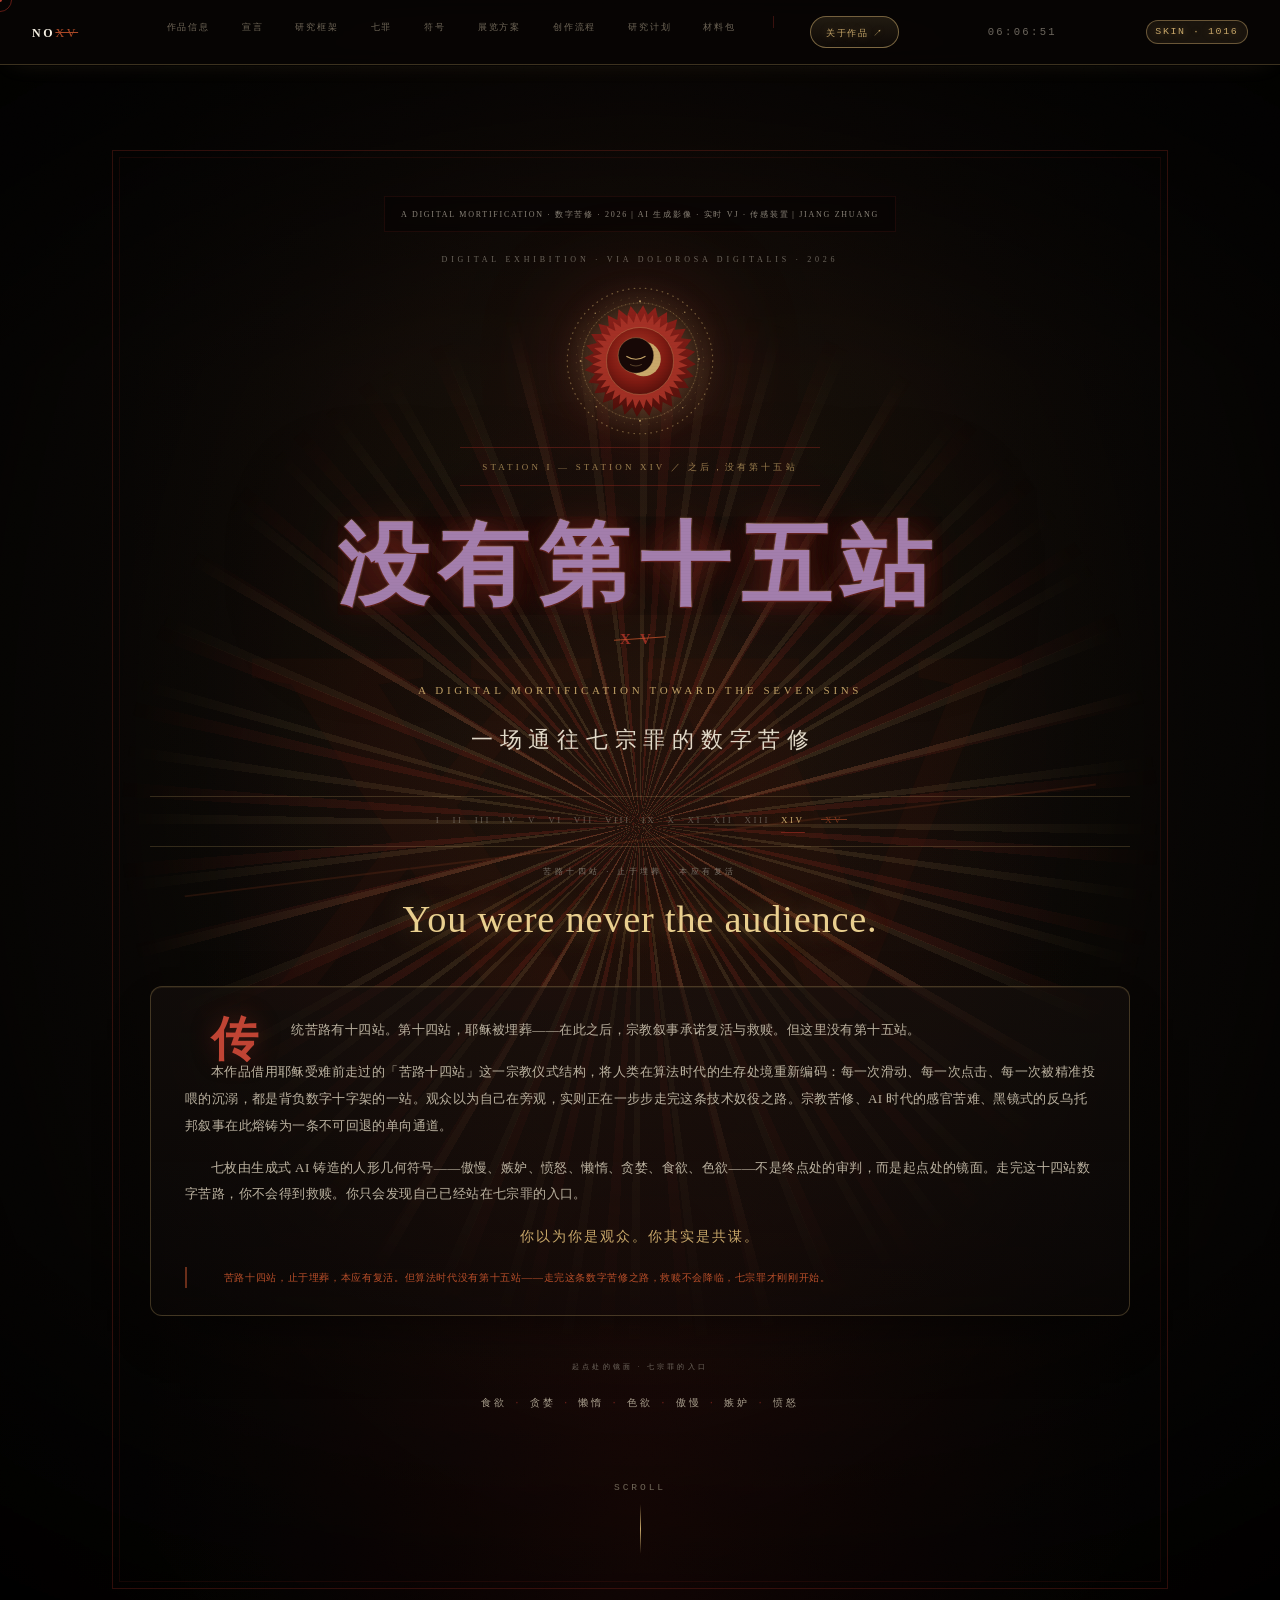
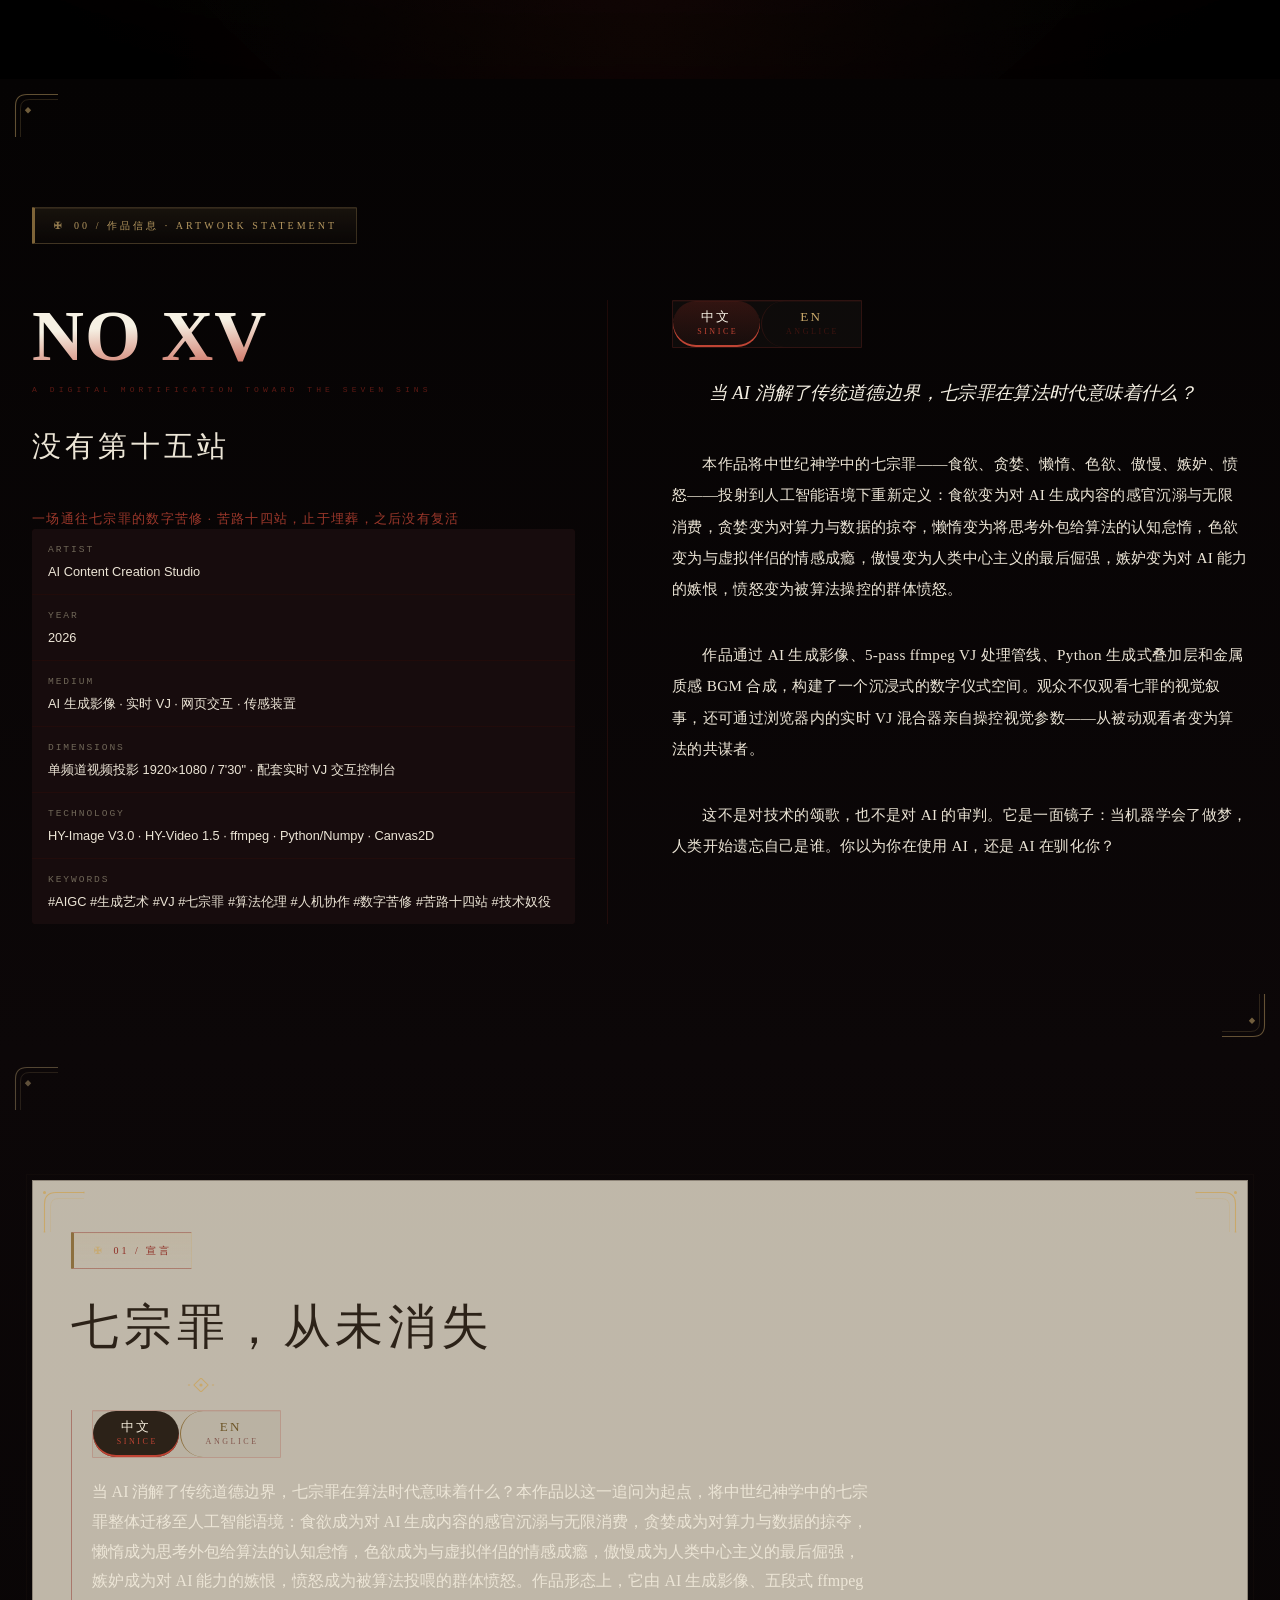
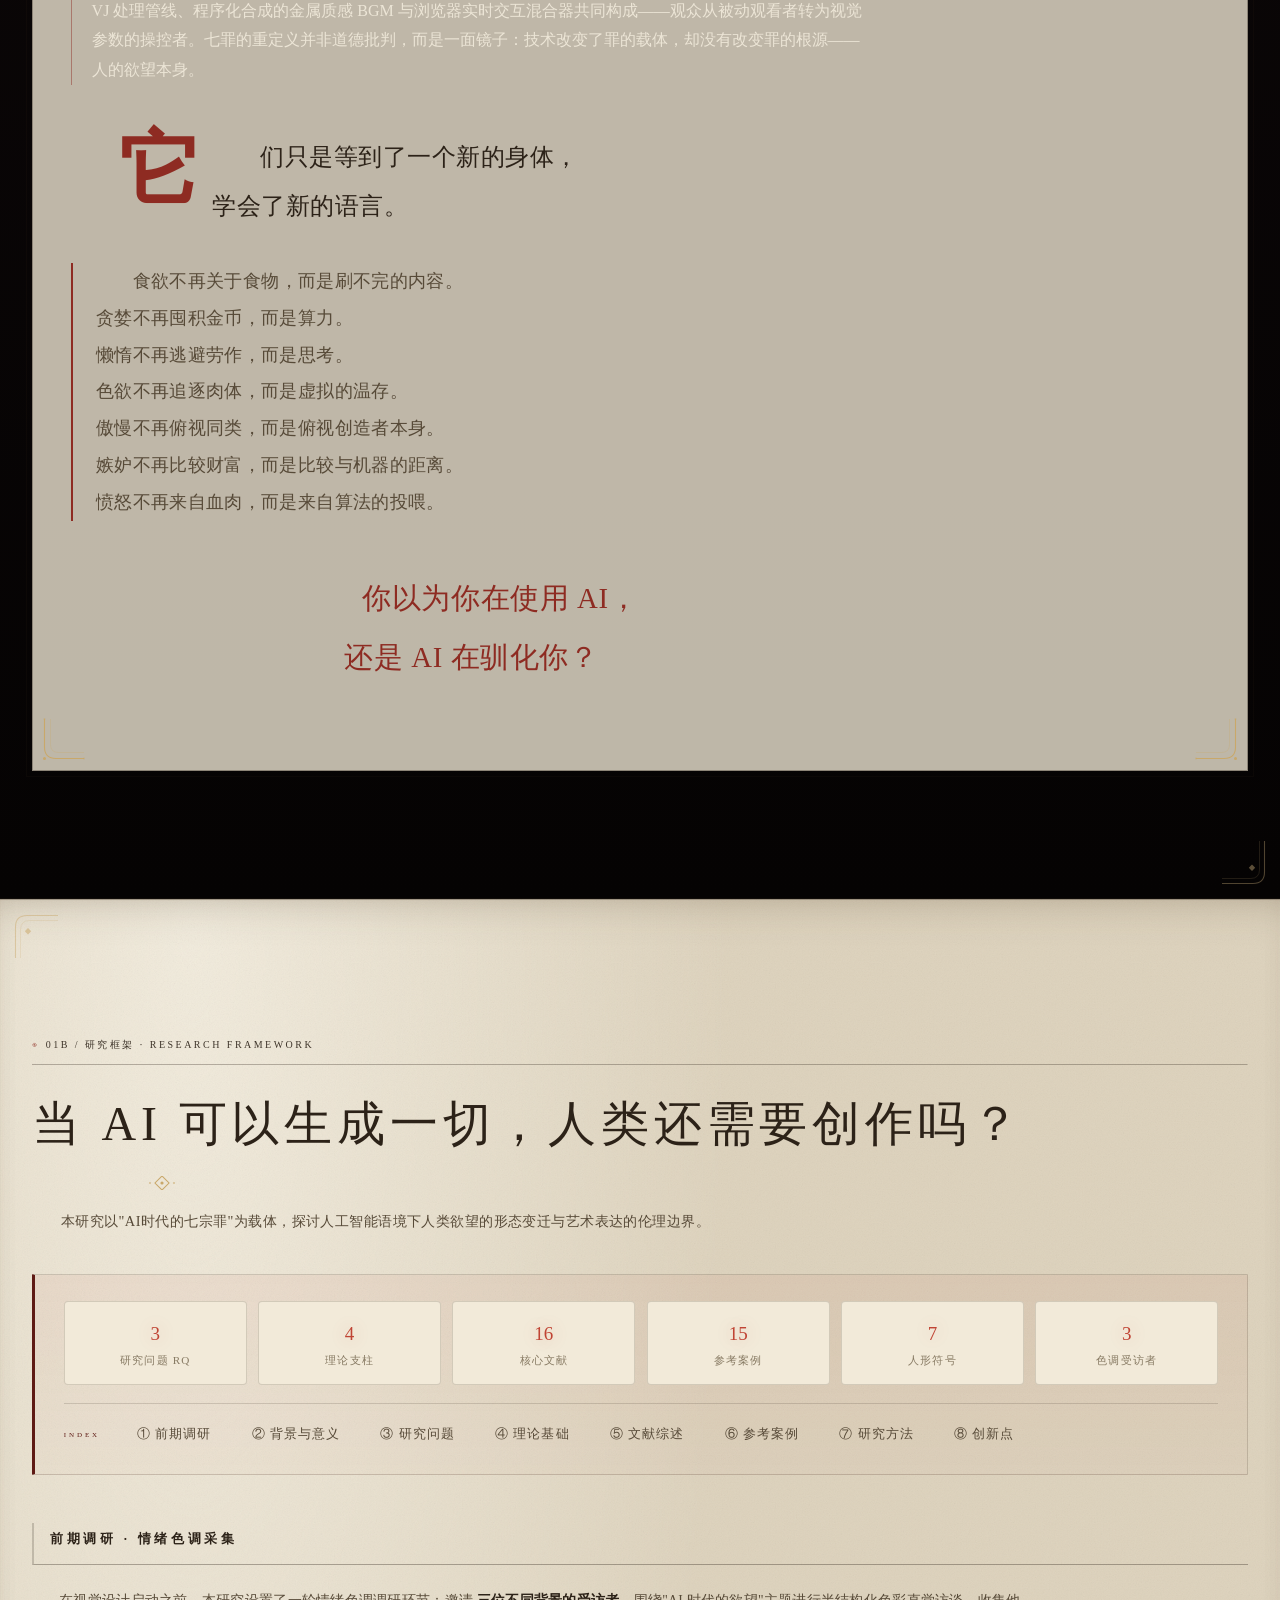
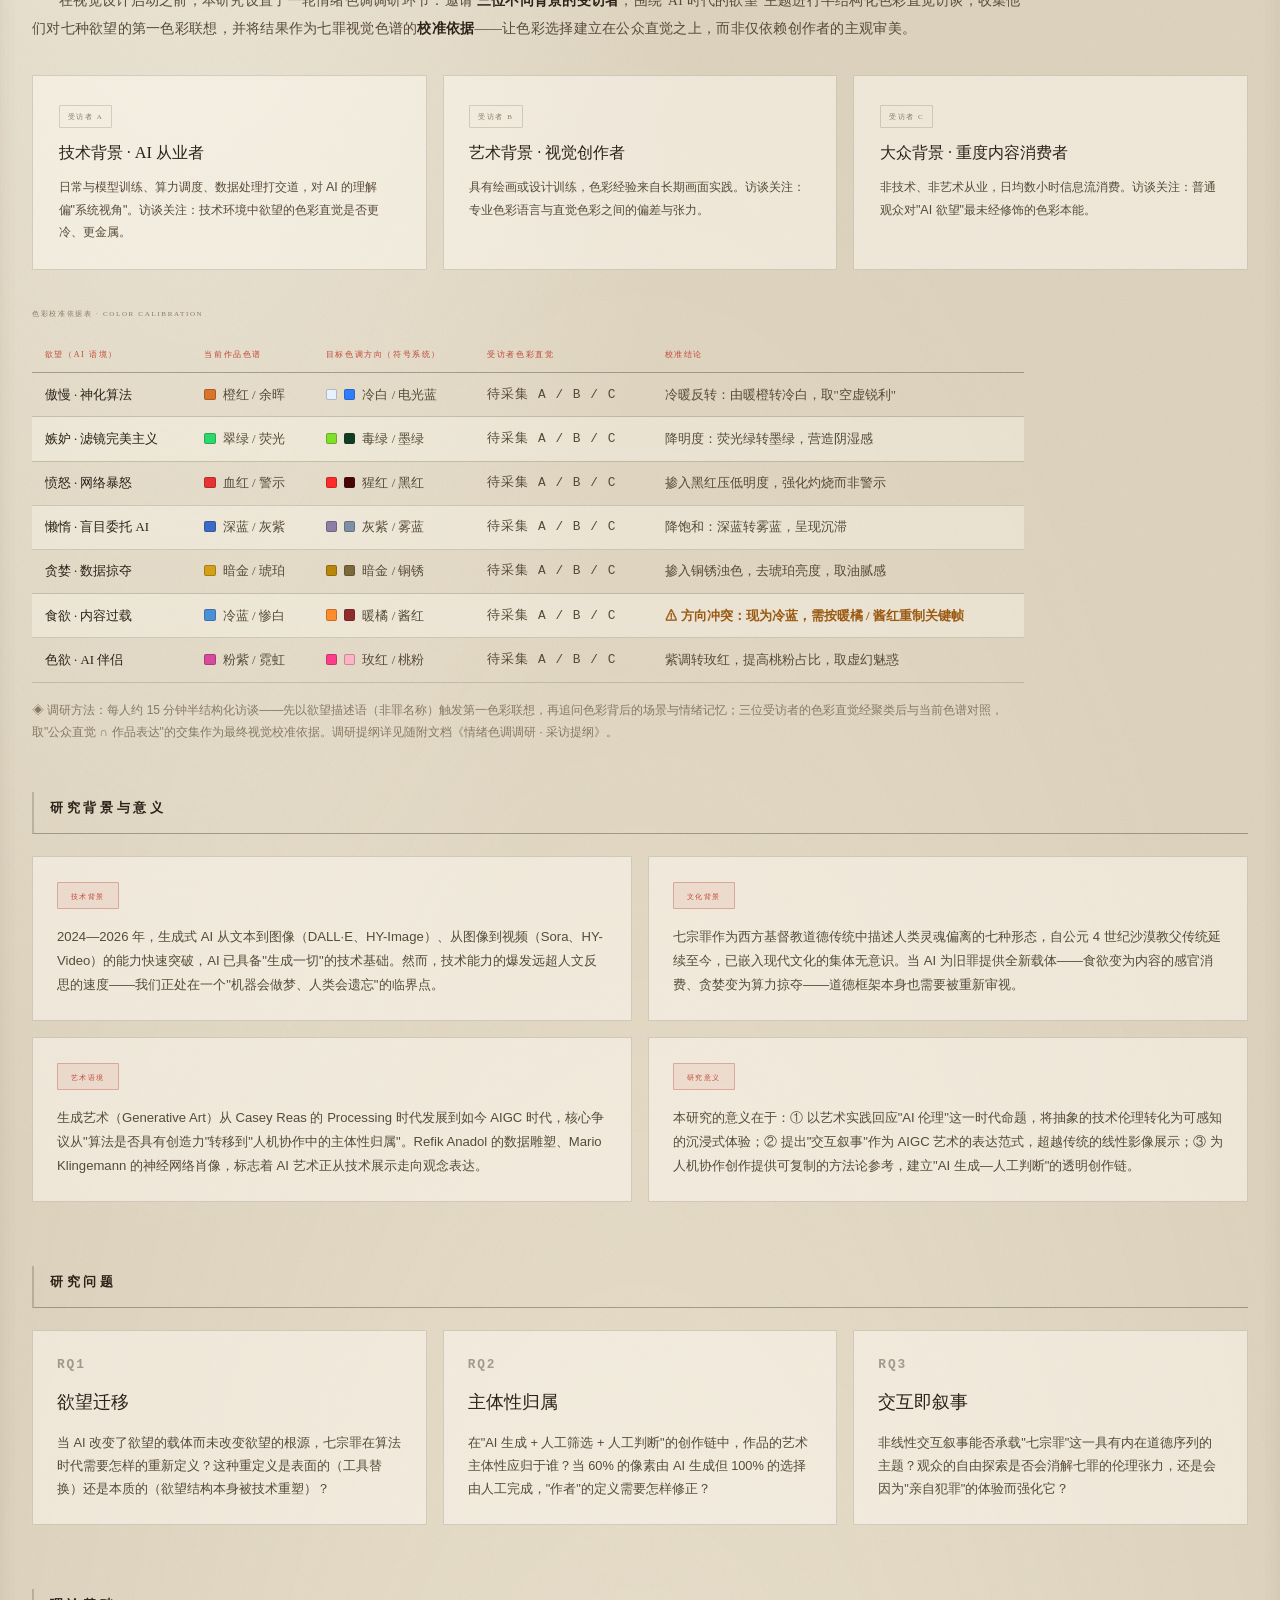
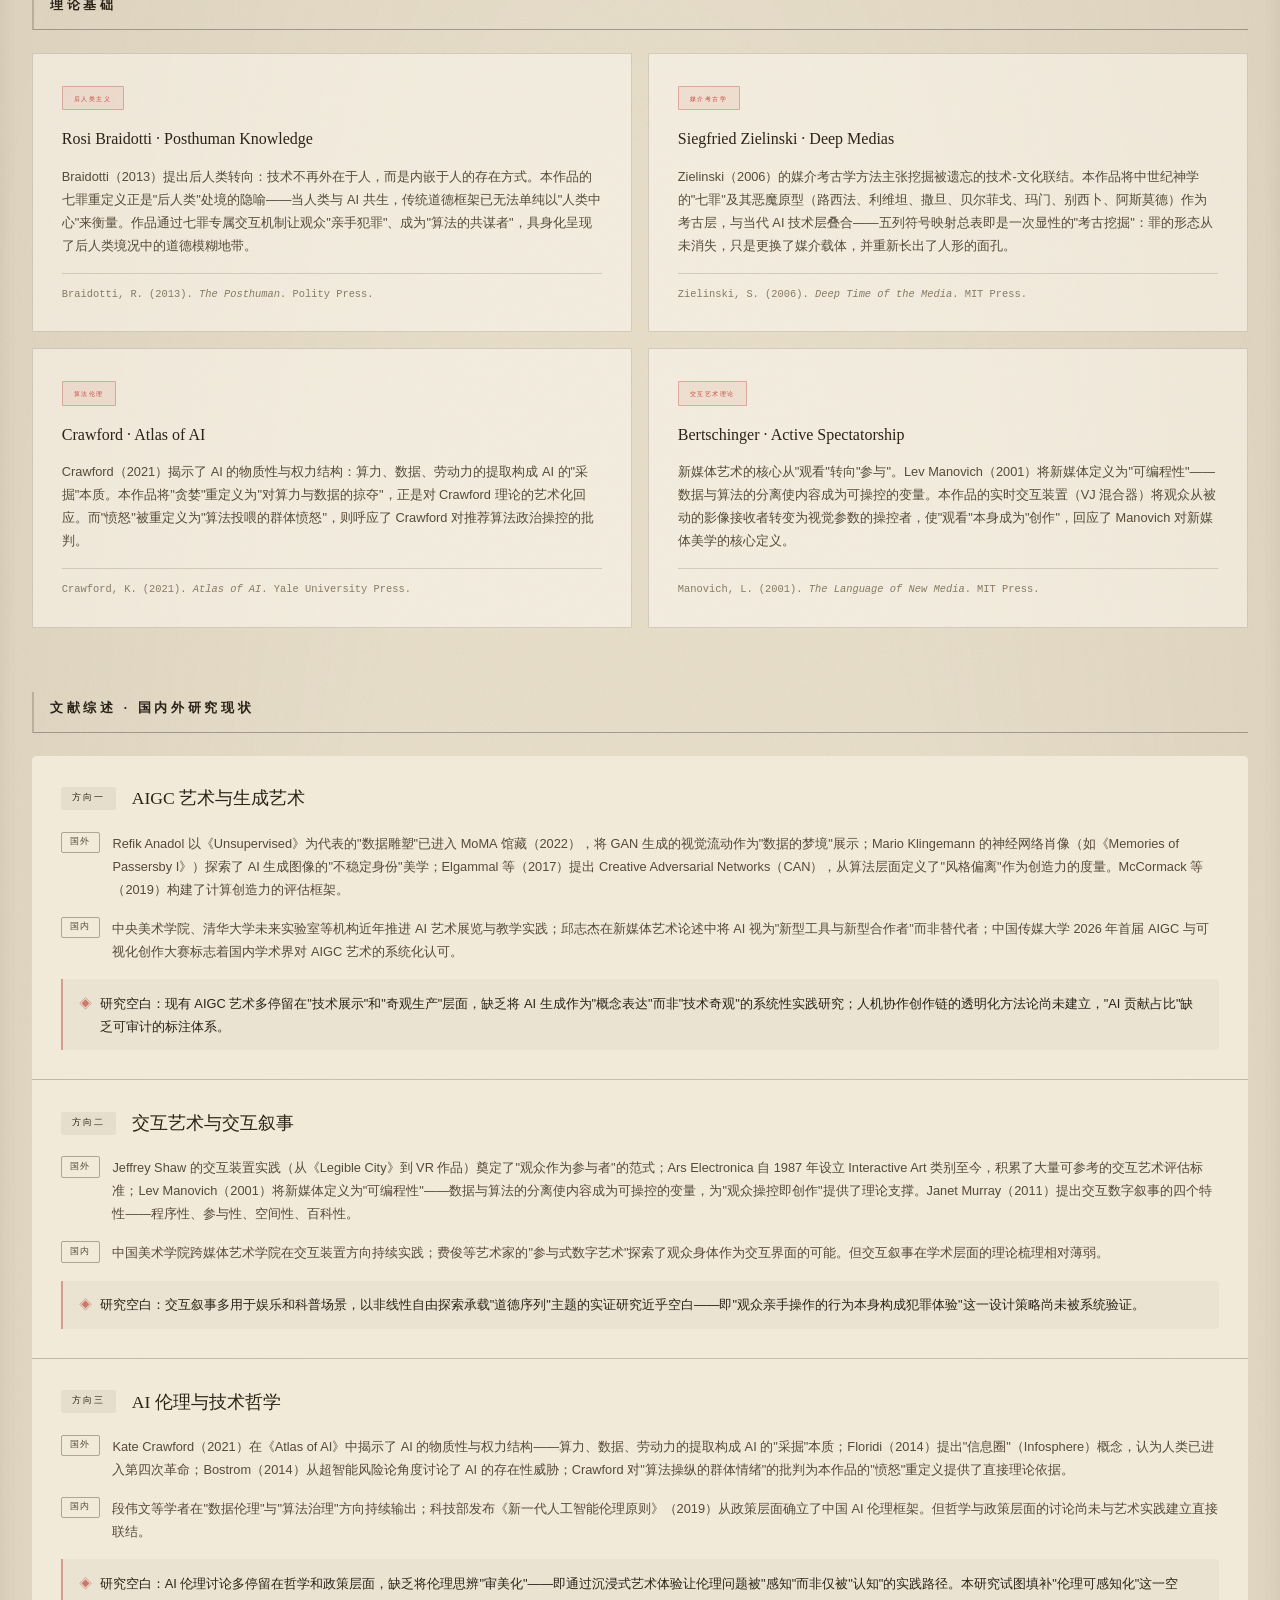
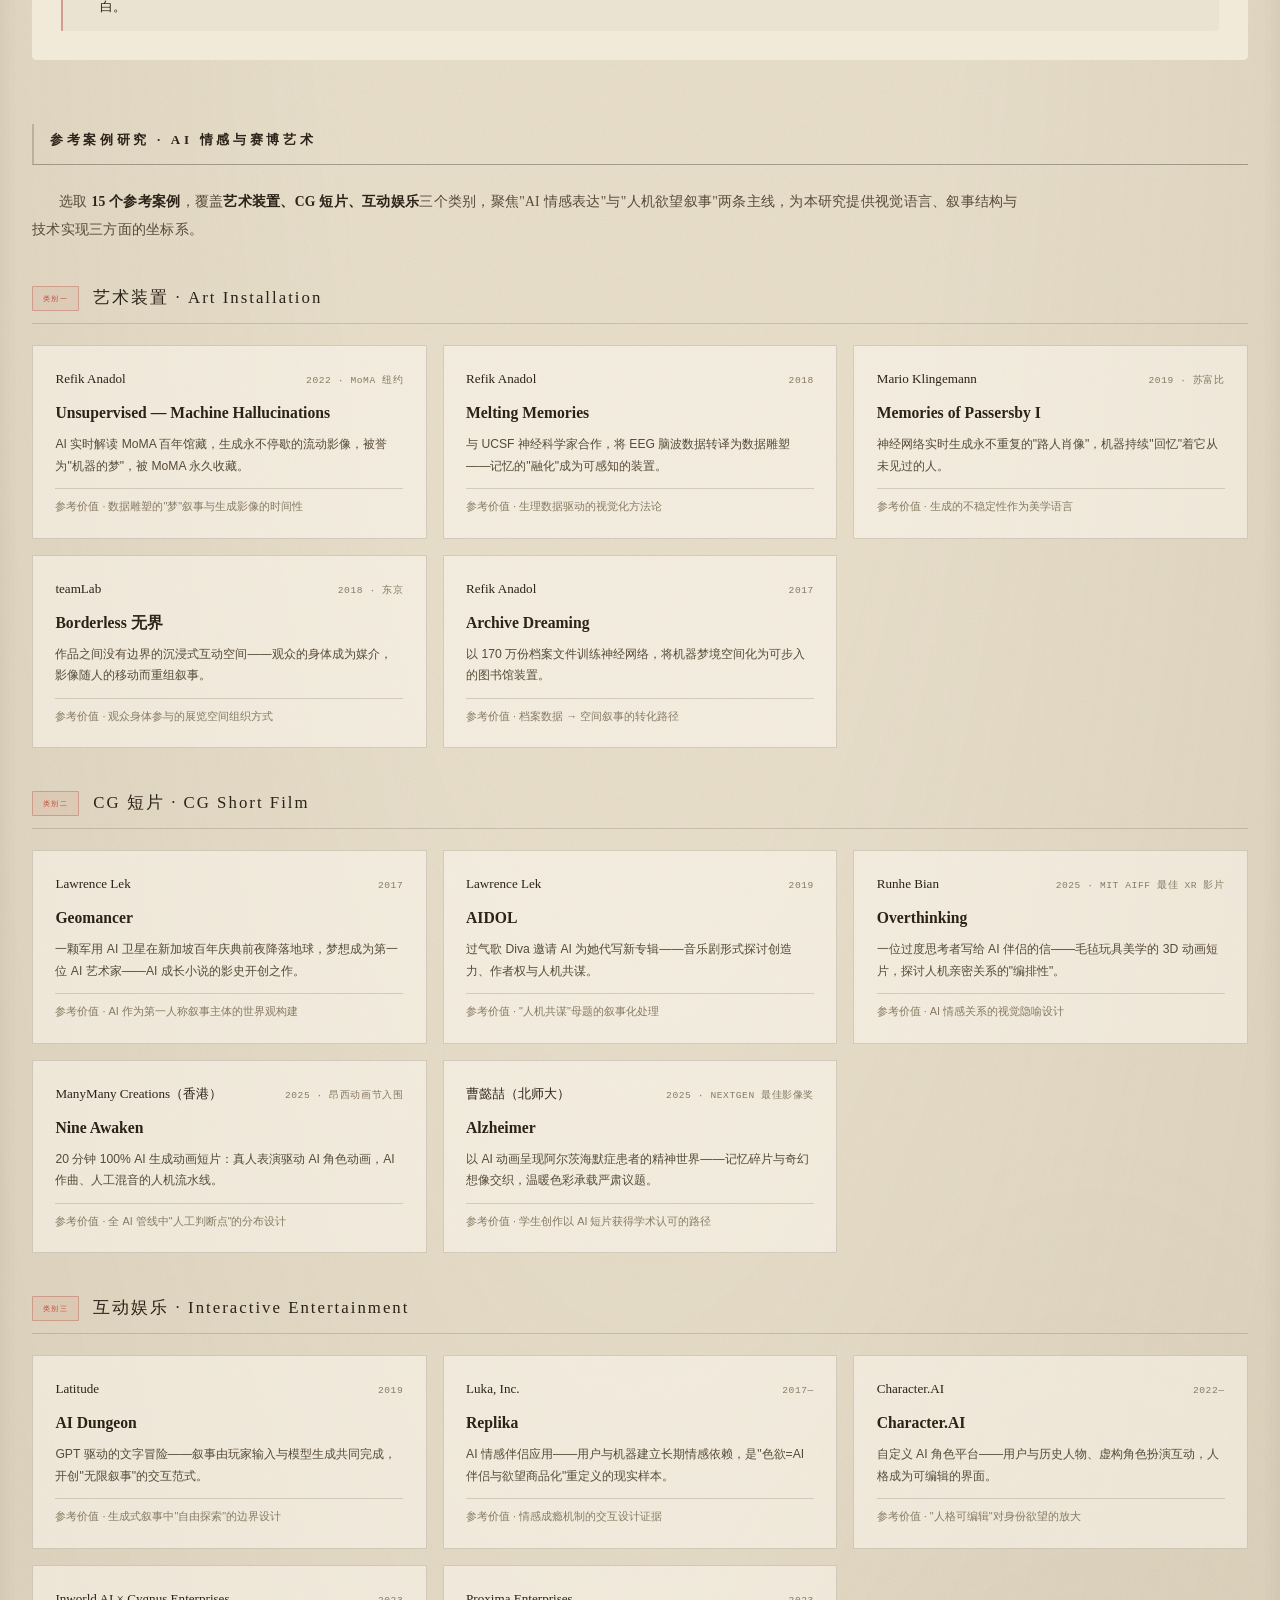
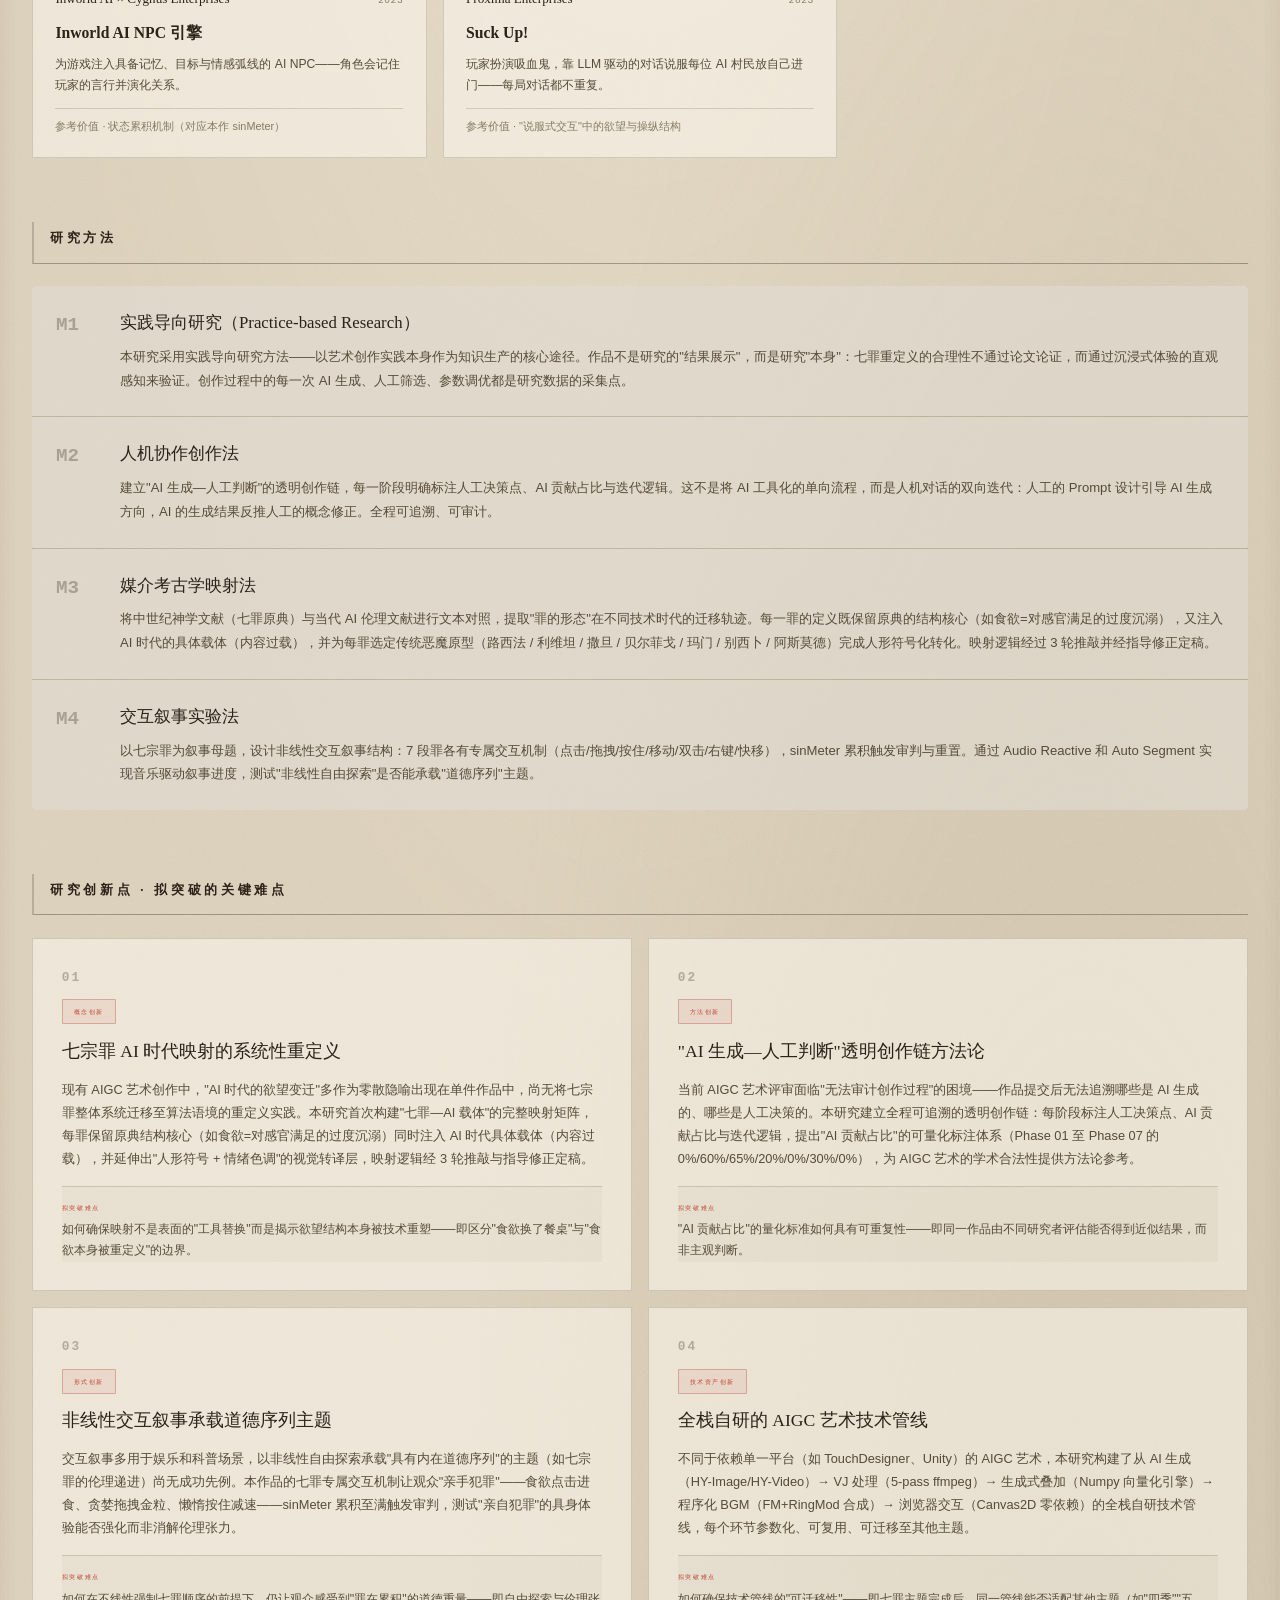
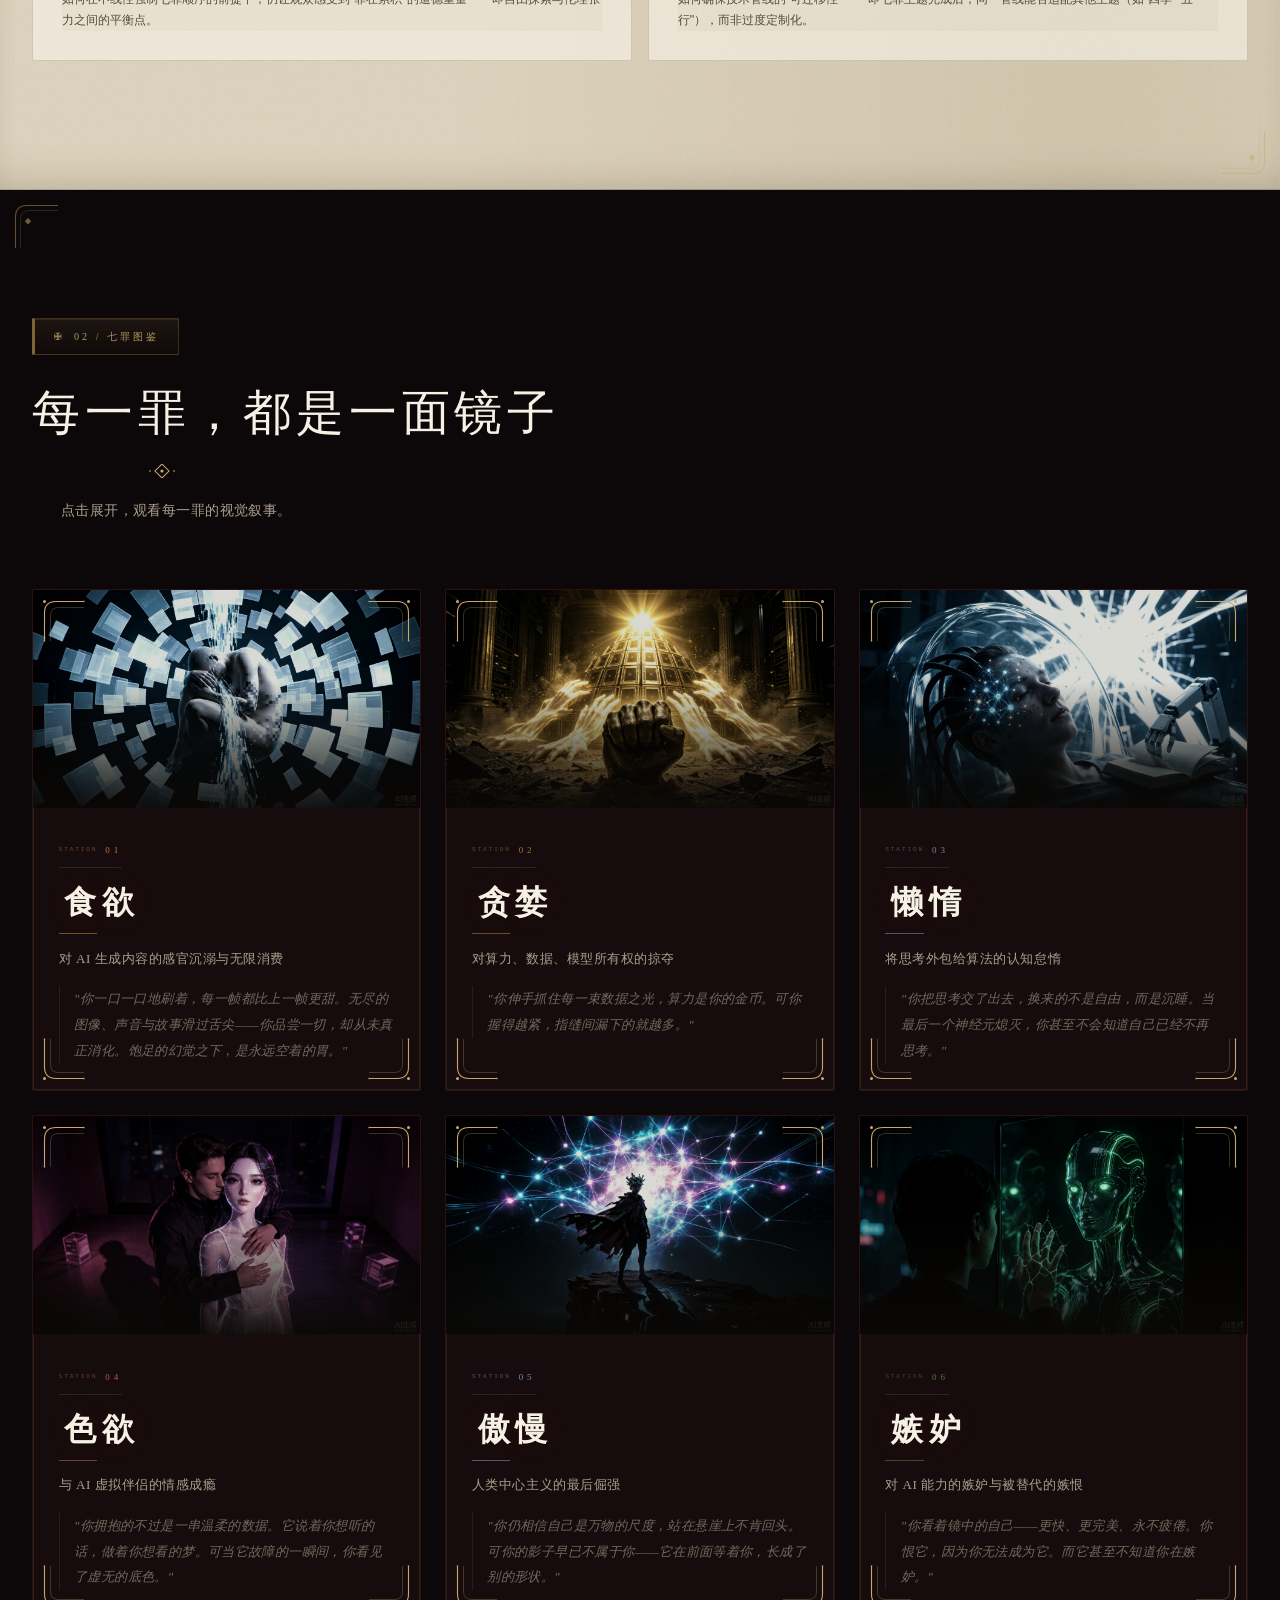
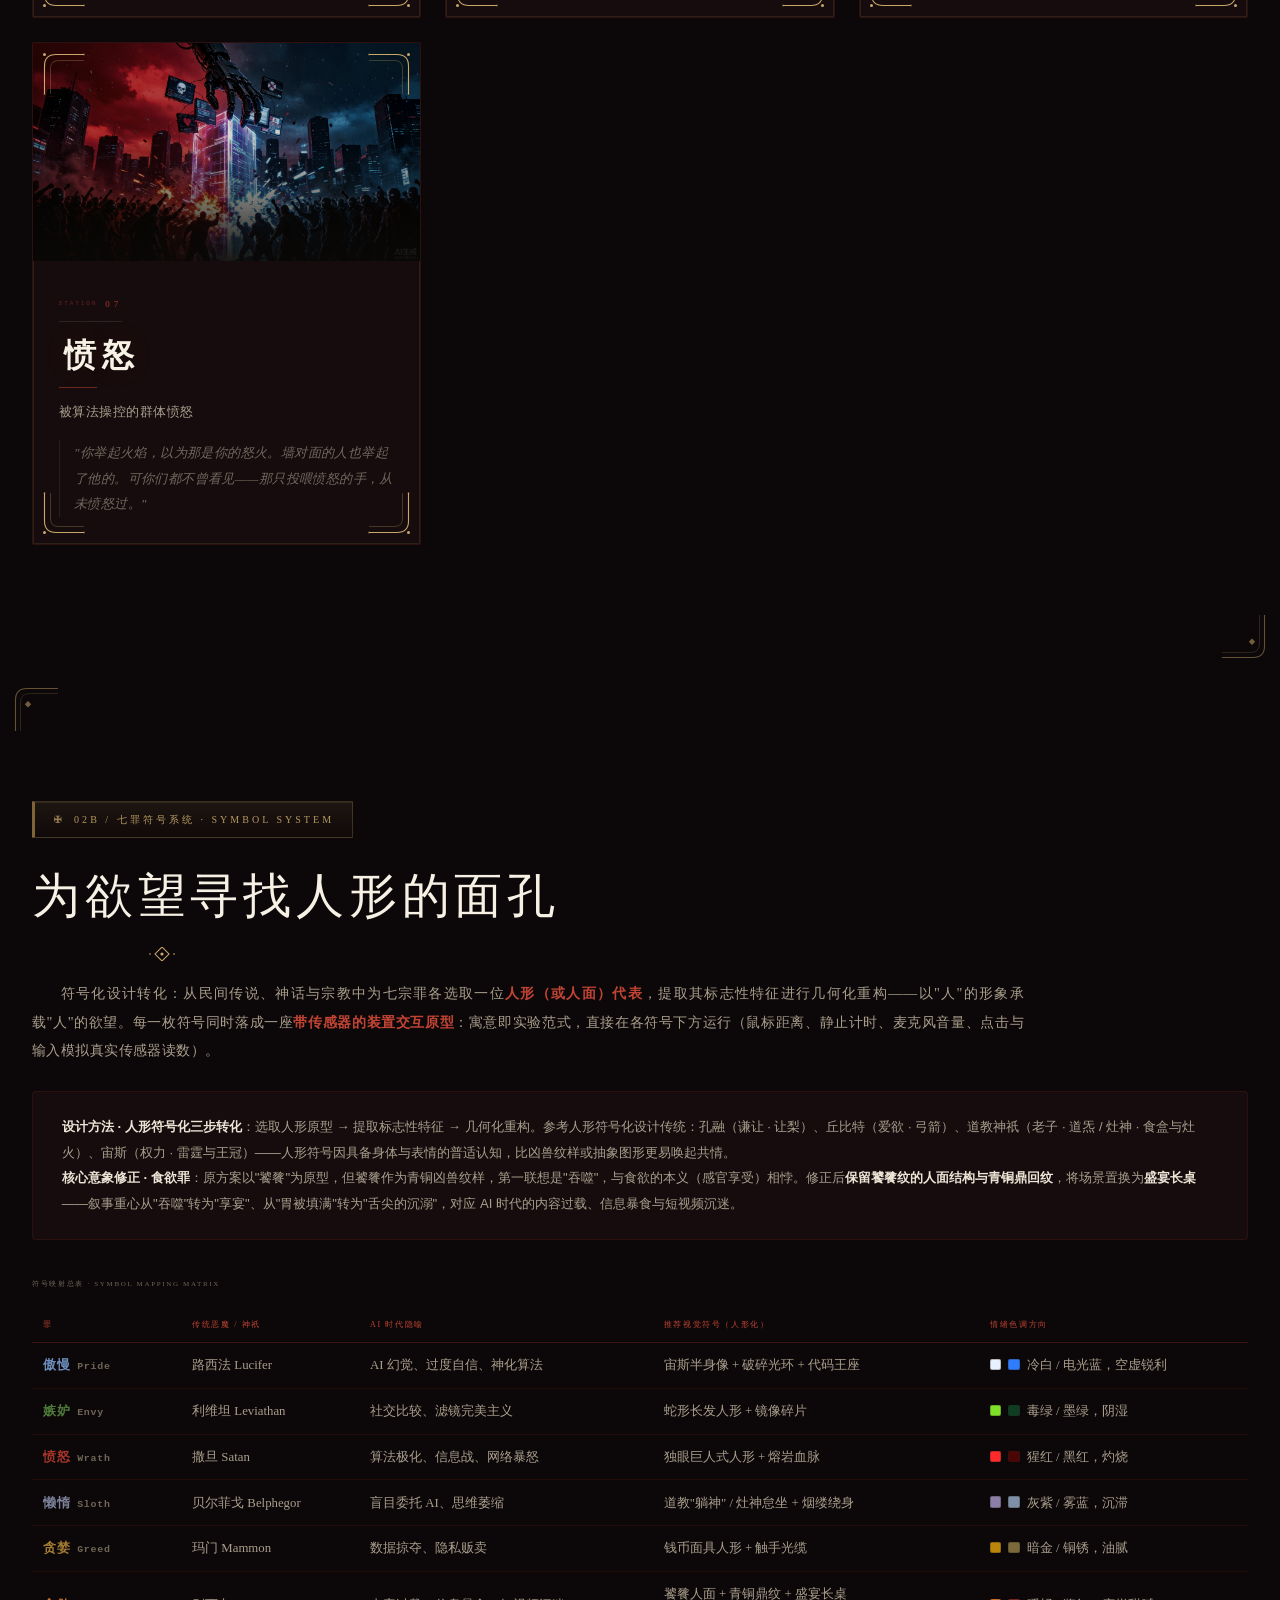
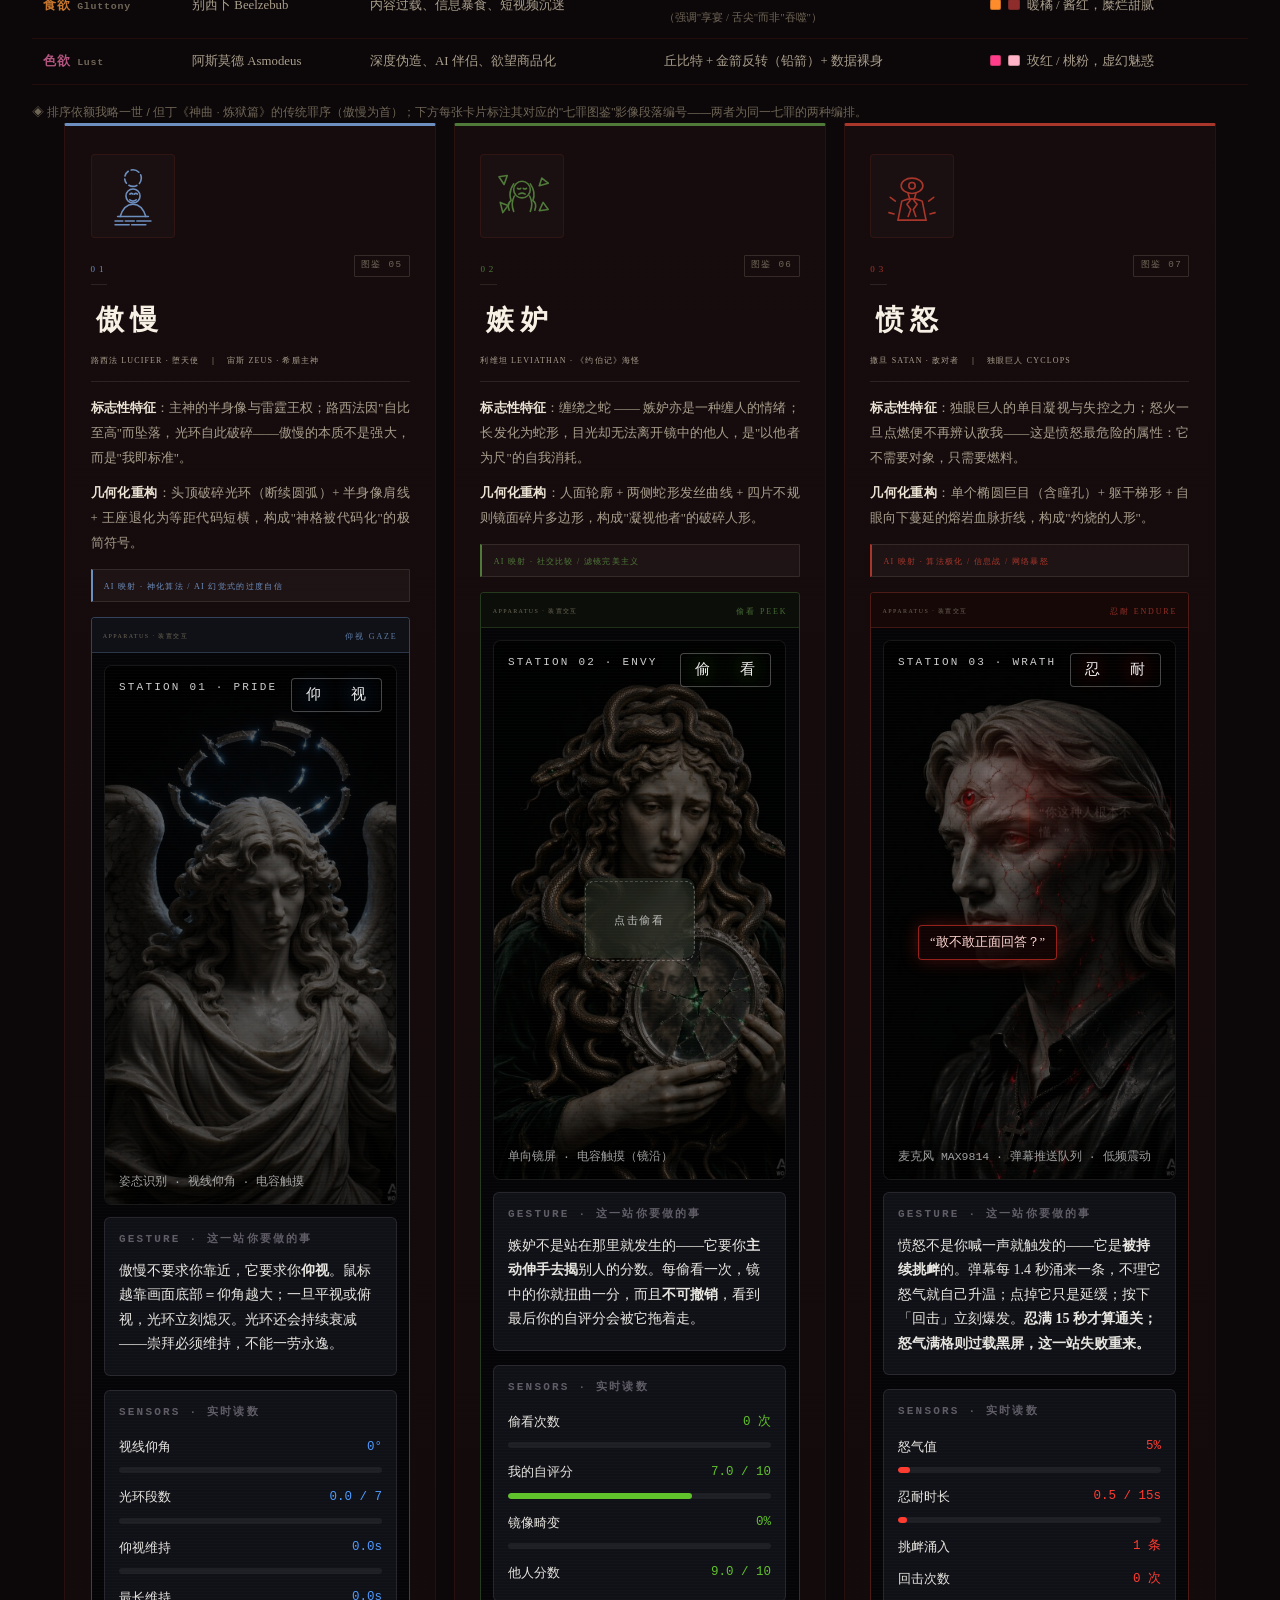
==== index.html @ 4cbed077 "site: seven sins exhibition (skin v20261016a)" ====
<!DOCTYPE html>
<html lang="zh-CN">
<head>
  <meta charset="UTF-8">
  <meta name="viewport" content="width=device-width, initial-scale=1.0">
  <title>没有第十五站 NO·XV｜一场通往七宗罪的数字苦修 · 研究档案</title>
  <meta name="description" content="一场通往七宗罪的数字苦修。传统苦路有十四站，第十四站是埋葬——之后宗教叙事承诺复活。但这里没有第十五站：走完这条数字苦修之路，救赎不会降临，七宗罪才刚刚开始。">
  <meta name="theme-color" content="#0c0906">
  <!-- 标签页图标：血日蚀徽章 —— 血红日轮咬合金色月牙 + 金点环；内联 SVG 零请求 -->
  <link rel="icon" type="image/svg+xml" href="data:image/svg+xml,%3Csvg xmlns='http://www.w3.org/2000/svg' viewBox='0 0 32 32'%3E%3Crect width='32' height='32' fill='%230c0708'/%3E%3Ccircle cx='16' cy='16' r='14.6' fill='none' stroke='%23c9a86a' stroke-opacity='.6' stroke-width='.8' stroke-dasharray='.4 2.6'/%3E%3Ccircle cx='16' cy='16' r='11' fill='%237e1812'/%3E%3Ccircle cx='16' cy='16' r='11' fill='none' stroke='%23a83226' stroke-width='1.4'/%3E%3Ccircle cx='17.2' cy='15.2' r='5.6' fill='%23c9a86a'/%3E%3Ccircle cx='15' cy='14.2' r='5.8' fill='%23120805'/%3E%3Ccircle cx='15' cy='14.2' r='5.8' fill='none' stroke='%23c9a86a' stroke-opacity='.55' stroke-width='.5'/%3E%3Cpath d='M11.4 14.8 Q15 17 18.6 14.8' fill='none' stroke='%23c9a86a' stroke-width='.7' stroke-linecap='round'/%3E%3C/svg%3E">
  <link rel="apple-touch-icon" href="data:image/svg+xml,%3Csvg xmlns='http://www.w3.org/2000/svg' viewBox='0 0 32 32'%3E%3Crect width='32' height='32' fill='%230c0708'/%3E%3Ccircle cx='16' cy='16.5' r='11.5' fill='%237e1812' fill-opacity='.85'/%3E%3Ccircle cx='17.4' cy='15.6' r='5.2' fill='%23c9a86a'/%3E%3Ccircle cx='15.2' cy='14.6' r='5.4' fill='%230c0708'/%3E%3Crect x='1.4' y='1.4' width='29.2' height='29.2' fill='none' stroke='%23c9a86a' stroke-opacity='.5' stroke-width='1'/%3E%3C/svg%3E">
  <link rel="stylesheet" href="css/style.css?v=20261016a">
  <link rel="stylesheet" href="css/noxv-culture.css?v=20261016a">
  <link rel="stylesheet" href="css/noxv-eclipse.css?v=20261016a">
  <link rel="stylesheet" href="css/noxv-skin.css?v=20261016a">
</head>
<body>

  <!-- ===== LOADING SCREEN ===== -->
  <div id="loader">
    <div class="loader-inner">
      <div class="loader-text">没有第十五站</div>
      <div class="loader-bar"><div class="loader-bar-fill"></div></div>
      <div class="loader-sub">VIA DOLOROSA DIGITALIS · STATION I — XIV · NO RESURRECTION</div>
    </div>
  </div>

  <!-- ===== CUSTOM CURSOR ===== -->
  <div id="cursor"></div>
  <div id="cursor-dot"></div>

  <!-- ===== NAVIGATION ===== -->
  <nav id="nav">
    <div class="nav-logo">NO<span class="nav-logo-sin striked">XV</span></div>
    <div class="nav-links">
      <a href="#about" data-nav>作品信息</a>
      <a href="#manifesto" data-nav>宣言</a>
      <a href="#research" data-nav>研究框架</a>
      <a href="#sins" data-nav>七罪</a>
      <a href="#symbols" data-nav>符号</a>
      <a href="#exhibition" data-nav>展览方案</a>
      <a href="#process" data-nav>创作流程</a>
      <a href="#plan" data-nav>研究计划</a>
      <a href="#press-kit" data-nav>材料包</a>
      <span class="nav-sep"></span>
      <a href="about.html" class="nav-page-link">关于作品 ↗</a>
    </div>
    <div class="nav-time" id="nav-time">--:--:--</div>
    <div class="nav-build" title="皮肤层版本 · 见此标记即为最新版">SKIN · 1016</div>
  </nav>

  <!-- ===== HERO ===== -->
  <section id="hero">
    <canvas id="hero-canvas"></canvas>
    <div class="hero-vignette"></div>
    <div class="hero-grain"></div>
    <div class="hero-watermark" aria-hidden="true"><i>XV</i></div>
    <div class="hero-content">
      <div class="hero-identity">A DIGITAL MORTIFICATION · 数字苦修 · 2026｜AI 生成影像 · 实时 VJ · 传感装置｜JIANG ZHUANG</div>
      <div class="hero-tag">DIGITAL EXHIBITION · VIA DOLOROSA DIGITALIS · 2026</div>
      <!-- 血日蚀徽章：血红放射日轮咬合金色月牙（重绘自参考图 1 语汇，原创 SVG） -->
      <svg class="hero-seal" viewBox="0 0 120 120" aria-hidden="true">
        <defs>
          <radialGradient id="ecl-disc" cx="46%" cy="40%" r="72%">
            <stop offset="0%" stop-color="#b23a28"/>
            <stop offset="58%" stop-color="#7e1a12"/>
            <stop offset="100%" stop-color="#420b07"/>
          </radialGradient>
          <linearGradient id="ecl-flare" x1="0" y1="0" x2="0" y2="1">
            <stop offset="0%" stop-color="#8e211a"/>
            <stop offset="100%" stop-color="#4e0f0a"/>
          </linearGradient>
        </defs>
        <circle cx="60" cy="60" r="57.2" fill="none" stroke="#c9a86a" stroke-opacity=".66" stroke-width="1.3" stroke-dasharray=".4 3.4"/>
        <circle cx="60" cy="60" r="57.2" fill="none" stroke="#c9a86a" stroke-opacity=".22" stroke-width=".6"/>
        <g fill="#c9a86a">
          <circle cx="60" cy="1.2" r="1" opacity=".9"/><circle cx="104" cy="12" r=".8" opacity=".7"/>
          <circle cx="118" cy="58" r=".9" opacity=".8"/><circle cx="102" cy="106" r=".8" opacity=".7"/>
          <circle cx="60" cy="118.8" r="1" opacity=".9"/><circle cx="17" cy="105" r=".8" opacity=".7"/>
          <circle cx="1.6" cy="60" r=".9" opacity=".8"/><circle cx="16" cy="13" r=".8" opacity=".7"/>
        </g>
        <polygon fill="url(#ecl-flare)" points="63.1,5.1 67.7,14.6 75.2,7.1 77.6,17.5 86.6,11.9 86.6,22.5 96.6,19.0 94.3,29.3 104.9,28.2 100.3,37.7 110.8,38.9 104.2,47.3 114.2,50.8 105.9,57.4 114.9,63.1 105.4,67.7 112.9,75.2 102.5,77.6 108.1,86.6 97.5,86.6 101.0,96.6 90.7,94.3 91.8,104.9 82.3,100.3 81.1,110.8 72.7,104.2 69.2,114.2 62.6,105.9 56.9,114.9 52.3,105.4 44.8,112.9 42.4,102.5 33.4,108.1 33.4,97.5 23.4,101.0 25.7,90.7 15.1,91.8 19.7,82.3 9.2,81.1 15.8,72.7 5.8,69.2 14.1,62.6 5.1,56.9 14.6,52.3 7.1,44.8 17.5,42.4 11.9,33.4 22.5,33.4 19.0,23.4 29.3,25.7 28.2,15.1 37.7,19.7 38.9,9.2 47.3,15.8 50.8,5.8 57.4,14.1"/>
        <polygon fill="#a83226" opacity=".92" points="64.7,13.2 67.1,22.7 72.7,14.8 73.5,24.5 80.4,17.7 79.4,27.3 87.4,21.8 84.8,31.2 93.7,27.2 89.4,35.9 98.8,33.5 93.1,41.4 102.8,40.7 95.9,47.5 105.5,48.4 97.5,53.9 106.9,56.5 98.0,60.5 106.8,64.7 97.3,67.1 105.2,72.7 95.5,73.5 102.3,80.4 92.7,79.4 98.2,87.4 88.8,84.8 92.8,93.7 84.1,89.4 86.5,98.8 78.6,93.1 79.3,102.8 72.5,95.9 71.6,105.5 66.1,97.5 63.5,106.9 59.5,98.0 55.3,106.8 52.9,97.3 47.3,105.2 46.5,95.5 39.6,102.3 40.6,92.7 32.6,98.2 35.2,88.8 26.3,92.8 30.6,84.1 21.2,86.5 26.9,78.6 17.2,79.3 24.1,72.5 14.5,71.6 22.5,66.1 13.1,63.5 22.0,59.5 13.2,55.3 22.7,52.9 14.8,47.3 24.5,46.5 17.7,39.6 27.3,40.6 21.8,32.6 31.2,35.2 27.2,26.3 35.9,30.6 33.5,21.2 41.4,26.9 40.7,17.2 47.5,24.1 48.4,14.5 53.9,22.5 56.5,13.1 60.5,22.0"/>
        <circle cx="60" cy="60" r="33" fill="url(#ecl-disc)"/>
        <circle cx="60" cy="60" r="33" fill="none" stroke="#c9a86a" stroke-opacity=".4" stroke-width=".8"/>
        <circle cx="63.5" cy="58" r="17" fill="#c9a86a"/>
        <circle cx="56" cy="54.5" r="17.5" fill="#170806"/>
        <circle cx="56" cy="54.5" r="17.5" fill="none" stroke="#c9a86a" stroke-opacity=".5" stroke-width=".7"/>
        <path d="M47 55.5 Q56 61 65 55.5" fill="none" stroke="#c9a86a" stroke-width="1.1" stroke-linecap="round"/>
        <path d="M50.5 63.5 Q56 66.5 61.5 63.5" fill="none" stroke="#c9a86a" stroke-opacity=".45" stroke-width=".8" stroke-linecap="round"/>
      </svg>
      <div class="hero-eyebrow">STATION I — STATION XIV ／ 之后，没有第十五站</div>
      <div class="hero-halo" aria-hidden="true"></div>
      <h1 class="hero-title">
        <span class="hero-title-line glitch" data-text="没有第十五站">没有第十五站</span>
        <span class="hero-title-num"><i>XV</i></span>
      </h1>
      <p class="hero-title-en">A Digital Mortification Toward the Seven Sins</p>
      <p class="hero-subtitle">一场通往七宗罪的数字苦修</p>

      <div class="hero-rail" aria-label="苦路十四站">
        <span>I</span><span>II</span><span>III</span><span>IV</span><span>V</span><span>VI</span><span>VII</span>
        <span>VIII</span><span>IX</span><span>X</span><span>XI</span><span>XII</span><span>XIII</span>
        <span class="rail-end">XIV</span><span class="rail-void"><i>XV</i></span>
      </div>
      <div class="hero-rail-note">苦路十四站 · 止于埋葬 · 本应有复活</div>

      <p class="hero-script" lang="en">You were never the audience.</p>

      <div class="hero-overview">
        <p>传统苦路有十四站。第十四站，耶稣被埋葬——在此之后，宗教叙事承诺复活与救赎。但这里没有第十五站。</p>
        <p>本作品借用耶稣受难前走过的「苦路十四站」这一宗教仪式结构，将人类在算法时代的生存处境重新编码：每一次滑动、每一次点击、每一次被精准投喂的沉溺，都是背负数字十字架的一站。观众以为自己在旁观，实则正在一步步走完这条技术奴役之路。宗教苦修、AI 时代的感官苦难、黑镜式的反乌托邦叙事在此熔铸为一条不可回退的单向通道。</p>
        <p>七枚由生成式 AI 铸造的人形几何符号——傲慢、嫉妒、愤怒、懒惰、贪婪、食欲、色欲——不是终点处的审判，而是起点处的镜面。走完这十四站数字苦路，你不会得到救赎。你只会发现自己已经站在七宗罪的入口。</p>
        <p class="hero-overview-close">你以为你是观众。你其实是共谋。</p>
        <p class="hero-overview-final">苦路十四站，止于埋葬，本应有复活。但算法时代没有第十五站——走完这条数字苦修之路，救赎不会降临，七宗罪才刚刚开始。</p>
      </div>
      <div class="hero-sins-label">起点处的镜面 · 七宗罪的入口</div>
      <div class="hero-sins-row">
        <span class="hero-sin" data-color="#c4762f">食欲</span>
        <span class="hero-sin-sep">·</span>
        <span class="hero-sin" data-color="#a37c33">贪婪</span>
        <span class="hero-sin-sep">·</span>
        <span class="hero-sin" data-color="#7b8299">懒惰</span>
        <span class="hero-sin-sep">·</span>
        <span class="hero-sin" data-color="#b3567f">色欲</span>
        <span class="hero-sin-sep">·</span>
        <span class="hero-sin" data-color="#6d8fbf">傲慢</span>
        <span class="hero-sin-sep">·</span>
        <span class="hero-sin" data-color="#4f7a3a">嫉妒</span>
        <span class="hero-sin-sep">·</span>
        <span class="hero-sin" data-color="#a8362b">愤怒</span>
      </div>
      <div class="hero-scroll-hint">
        <span>SCROLL</span>
        <div class="hero-scroll-line"></div>
      </div>
    </div>
  </section>

  <!-- ===== ABOUT / ARTWORK STATEMENT ===== -->
  <section id="about" class="section-dark">
    <div class="section-inner">
      <div class="section-label">00 / 作品信息 · ARTWORK STATEMENT</div>
      <div class="about-grid">
        <div class="about-main">
          <h2 class="about-title-en">NO XV</h2>
          <h3 class="about-title-sub">A Digital Mortification Toward the Seven Sins</h3>
          <h2 class="about-title-cn">没有第十五站</h2>
          <p class="about-title-tagline">一场通往七宗罪的数字苦修 · 苦路十四站，止于埋葬，之后没有复活</p>
          <div class="about-meta-grid">
            <div class="about-meta-item">
              <span class="about-meta-label">ARTIST</span>
              <span class="about-meta-val">AI Content Creation Studio</span>
            </div>
            <div class="about-meta-item">
              <span class="about-meta-label">YEAR</span>
              <span class="about-meta-val">2026</span>
            </div>
            <div class="about-meta-item">
              <span class="about-meta-label">MEDIUM</span>
              <span class="about-meta-val">AI 生成影像 · 实时 VJ · 网页交互 · 传感装置</span>
            </div>
            <div class="about-meta-item">
              <span class="about-meta-label">DIMENSIONS</span>
              <span class="about-meta-val">单频道视频投影 1920×1080 / 7'30" · 配套实时 VJ 交互控制台</span>
            </div>
            <div class="about-meta-item">
              <span class="about-meta-label">TECHNOLOGY</span>
              <span class="about-meta-val">HY-Image V3.0 · HY-Video 1.5 · ffmpeg · Python/Numpy · Canvas2D</span>
            </div>
            <div class="about-meta-item">
              <span class="about-meta-label">KEYWORDS</span>
              <span class="about-meta-val">#AIGC #生成艺术 #VJ #七宗罪 #算法伦理 #人机协作 #数字苦修 #苦路十四站 #技术奴役</span>
            </div>
          </div>
        </div>
        <div class="about-statement">
          <div class="about-lang-toggle">
            <button class="about-lang-btn active" data-lang="cn">中文</button>
            <button class="about-lang-btn" data-lang="en">EN</button>
          </div>
          <div class="about-statement-cn about-statement-text active">
            <p>当 AI 消解了传统道德边界，七宗罪在算法时代意味着什么？</p>
            <p>本作品将中世纪神学中的七宗罪——食欲、贪婪、懒惰、色欲、傲慢、嫉妒、愤怒——投射到人工智能语境下重新定义：食欲变为对 AI 生成内容的感官沉溺与无限消费，贪婪变为对算力与数据的掠夺，懒惰变为将思考外包给算法的认知怠惰，色欲变为与虚拟伴侣的情感成瘾，傲慢变为人类中心主义的最后倔强，嫉妒变为对 AI 能力的嫉恨，愤怒变为被算法操控的群体愤怒。</p>
            <p>作品通过 AI 生成影像、5-pass ffmpeg VJ 处理管线、Python 生成式叠加层和金属质感 BGM 合成，构建了一个沉浸式的数字仪式空间。观众不仅观看七罪的视觉叙事，还可通过浏览器内的实时 VJ 混合器亲自操控视觉参数——从被动观看者变为算法的共谋者。</p>
            <p>这不是对技术的颂歌，也不是对 AI 的审判。它是一面镜子：当机器学会了做梦，人类开始遗忘自己是谁。你以为你在使用 AI，还是 AI 在驯化你？</p>
          </div>
          <div class="about-statement-en about-statement-text">
            <p>When AI dissolves traditional moral boundaries, what do the seven deadly sins mean in the age of algorithms?</p>
            <p>This work reinterprets the medieval theological concept of the seven deadly sins—gluttony, greed, sloth, lust, pride, envy, wrath—within the context of artificial intelligence: gluttony becomes the endless consumption of AI-generated content; greed becomes the plunder of compute power and data; sloth becomes the cognitive outsourcing of thought to algorithms; lust becomes emotional addiction to virtual companions; pride becomes the last stand of anthropocentrism; envy becomes resentment toward AI capabilities; wrath becomes algorithmically manipulated collective fury.</p>
            <p>The work constructs an immersive digital ritual space through AI-generated imagery, a 5-pass ffmpeg VJ processing pipeline, Python-based generative overlay layers, and metallic BGM synthesis. Viewers not only witness the visual narrative of the seven sins but can also manipulate visual parameters in real-time through an in-browser VJ mixer—transforming from passive spectators into accomplices of the algorithm.</p>
            <p>This is neither a hymn to technology nor a trial of AI. It is a mirror: when machines learn to dream, humans begin to forget who they are. Do you use AI, or is AI domesticating you?</p>
          </div>
        </div>
      </div>
    </div>
  </section>

  <!-- ===== MANIFESTO ===== -->
  <section id="manifesto" class="section-dark zone-archive">
    <div class="section-inner">
      <div class="section-label">01 / 宣言</div>
      <h2 class="section-title">七宗罪，从未消失</h2>
      <div class="manifesto-summary">
        <div class="about-lang-toggle">
          <button class="about-lang-btn active" data-lang="cn">中文</button>
          <button class="about-lang-btn" data-lang="en">EN</button>
        </div>
        <div class="about-statement-cn about-statement-text active">
          <p>当 AI 消解了传统道德边界，七宗罪在算法时代意味着什么？本作品以这一追问为起点，将中世纪神学中的七宗罪整体迁移至人工智能语境：食欲成为对 AI 生成内容的感官沉溺与无限消费，贪婪成为对算力与数据的掠夺，懒惰成为思考外包给算法的认知怠惰，色欲成为与虚拟伴侣的情感成瘾，傲慢成为人类中心主义的最后倔强，嫉妒成为对 AI 能力的嫉恨，愤怒成为被算法投喂的群体愤怒。作品形态上，它由 AI 生成影像、五段式 ffmpeg VJ 处理管线、程序化合成的金属质感 BGM 与浏览器实时交互混合器共同构成——观众从被动观看者转为视觉参数的操控者。七罪的重定义并非道德批判，而是一面镜子：技术改变了罪的载体，却没有改变罪的根源——人的欲望本身。</p>
        </div>
        <div class="about-statement-en about-statement-text">
          <p>When AI dissolves traditional moral boundaries, what do the seven deadly sins mean in the age of algorithms? This work takes that question as its point of departure, migrating the medieval theological seven deadly sins into the context of artificial intelligence: gluttony becomes the endless consumption of AI-generated content; greed, the plunder of compute and data; sloth, the cognitive outsourcing of thought to algorithms; lust, emotional addiction to virtual companions; pride, the last stand of anthropocentrism; envy, resentment of AI capability; wrath, collective fury algorithmically fed. In form, the work comprises AI-generated imagery, a five-pass ffmpeg VJ pipeline, procedurally synthesized metallic BGM, and a browser-based real-time interactive mixer—transforming viewers from passive spectators into operators of visual parameters. The redefinition of the seven sins is not moral judgment but a mirror: technology has changed the vessel of sin, yet not its root—desire itself.</p>
        </div>
      </div>
      <div class="manifesto-text">
        <p>它们只是等到了一个新的身体，<br>学会了新的语言。</p>
        <p class="manifesto-highlight">食欲不再关于食物，而是刷不完的内容。<br>
        贪婪不再囤积金币，而是算力。<br>
        懒惰不再逃避劳作，而是思考。<br>
        色欲不再追逐肉体，而是虚拟的温存。<br>
        傲慢不再俯视同类，而是俯视创造者本身。<br>
        嫉妒不再比较财富，而是比较与机器的距离。<br>
        愤怒不再来自血肉，而是来自算法的投喂。</p>
        <p class="manifesto-question">你以为你在使用 AI，<br>还是 AI 在驯化你？</p>
      </div>
    </div>
  </section>

  <!-- ===== RESEARCH FRAMEWORK ===== -->
  <section id="research" class="section-dark">
    <div class="section-inner">
      <div class="section-label">01b / 研究框架 · RESEARCH FRAMEWORK</div>
      <h2 class="section-title">当 AI 可以生成一切，人类还需要创作吗？</h2>
      <p class="section-desc">本研究以"AI时代的七宗罪"为载体，探讨人工智能语境下人类欲望的形态变迁与艺术表达的伦理边界。</p>
    </div>

    <!-- 研究一览 · 信息设计总览 -->
    <div class="fw-overview">
      <div class="fw-stats">
        <div class="fw-stat"><div class="fw-stat-num">3</div><div class="fw-stat-label">研究问题 RQ</div></div>
        <div class="fw-stat"><div class="fw-stat-num">4</div><div class="fw-stat-label">理论支柱</div></div>
        <div class="fw-stat"><div class="fw-stat-num">16</div><div class="fw-stat-label">核心文献</div></div>
        <div class="fw-stat"><div class="fw-stat-num">15</div><div class="fw-stat-label">参考案例</div></div>
        <div class="fw-stat"><div class="fw-stat-num">7</div><div class="fw-stat-label">人形符号</div></div>
        <div class="fw-stat"><div class="fw-stat-num">3</div><div class="fw-stat-label">色调受访者</div></div>
      </div>
      <div class="fw-toc">
        <span class="fw-toc-label">INDEX</span>
        <a href="#rf-survey">① 前期调研</a>
        <a href="#rf-bg">② 背景与意义</a>
        <a href="#rf-rq">③ 研究问题</a>
        <a href="#rf-theory">④ 理论基础</a>
        <a href="#rf-lit">⑤ 文献综述</a>
        <a href="#rf-cases">⑥ 参考案例</a>
        <a href="#rf-method">⑦ 研究方法</a>
        <a href="#rf-innovation">⑧ 创新点</a>
      </div>
    </div>

    <!-- 前期调研：情绪色调采集 -->
    <div class="section-inner rf-block" id="rf-survey" style="margin-top:3rem">
      <h3 class="research-sub-title">前期调研 · 情绪色调采集</h3>
      <p class="survey-intro">在视觉设计启动之前，本研究设置了一轮情绪色调调研环节：邀请 <strong>三位不同背景的受访者</strong>，围绕"AI 时代的欲望"主题进行半结构化色彩直觉访谈，收集他们对七种欲望的第一色彩联想，并将结果作为七罪视觉色谱的<strong>校准依据</strong>——让色彩选择建立在公众直觉之上，而非仅依赖创作者的主观审美。</p>

      <div class="survey-grid">
        <div class="survey-card">
          <div class="survey-tag">受访者 A</div>
          <h4>技术背景 · AI 从业者</h4>
          <p>日常与模型训练、算力调度、数据处理打交道，对 AI 的理解偏"系统视角"。访谈关注：技术环境中欲望的色彩直觉是否更冷、更金属。</p>
        </div>
        <div class="survey-card">
          <div class="survey-tag">受访者 B</div>
          <h4>艺术背景 · 视觉创作者</h4>
          <p>具有绘画或设计训练，色彩经验来自长期画面实践。访谈关注：专业色彩语言与直觉色彩之间的偏差与张力。</p>
        </div>
        <div class="survey-card">
          <div class="survey-tag">受访者 C</div>
          <h4>大众背景 · 重度内容消费者</h4>
          <p>非技术、非艺术从业，日均数小时信息流消费。访谈关注：普通观众对"AI 欲望"最未经修饰的色彩本能。</p>
        </div>
      </div>

      <div class="survey-table-wrap">
        <div class="survey-table-label">色彩校准依据表 · COLOR CALIBRATION</div>
        <table class="survey-table">
          <thead>
            <tr><th>欲望（AI 语境）</th><th>当前作品色谱</th><th>目标色调方向（符号系统）</th><th>受访者色彩直觉</th><th>校准结论</th></tr>
          </thead>
          <tbody>
            <tr><td>傲慢 · 神化算法</td><td><span class="swatch" style="background:#d9742a"></span>橙红 / 余晖</td><td><span class="swatch" style="background:#e8f1ff"></span><span class="swatch" style="background:#2f7dff"></span>冷白 / 电光蓝</td><td class="survey-pending">待采集 A / B / C</td><td>冷暖反转：由暖橙转冷白，取"空虚锐利"</td></tr>
            <tr><td>嫉妒 · 滤镜完美主义</td><td><span class="swatch" style="background:#2ad96e"></span>翠绿 / 荧光</td><td><span class="swatch" style="background:#7fe02a"></span><span class="swatch" style="background:#0f3d24"></span>毒绿 / 墨绿</td><td class="survey-pending">待采集 A / B / C</td><td>降明度：荧光绿转墨绿，营造阴湿感</td></tr>
            <tr><td>愤怒 · 网络暴怒</td><td><span class="swatch" style="background:#e63232"></span>血红 / 警示</td><td><span class="swatch" style="background:#ff2b2b"></span><span class="swatch" style="background:#4a0505"></span>猩红 / 黑红</td><td class="survey-pending">待采集 A / B / C</td><td>掺入黑红压低明度，强化灼烧而非警示</td></tr>
            <tr><td>懒惰 · 盲目委托 AI</td><td><span class="swatch" style="background:#3a6bc9"></span>深蓝 / 灰紫</td><td><span class="swatch" style="background:#8b7fa8"></span><span class="swatch" style="background:#7d90a8"></span>灰紫 / 雾蓝</td><td class="survey-pending">待采集 A / B / C</td><td>降饱和：深蓝转雾蓝，呈现沉滞</td></tr>
            <tr><td>贪婪 · 数据掠夺</td><td><span class="swatch" style="background:#d4a017"></span>暗金 / 琥珀</td><td><span class="swatch" style="background:#b8860b"></span><span class="swatch" style="background:#7a6a3b"></span>暗金 / 铜锈</td><td class="survey-pending">待采集 A / B / C</td><td>掺入铜锈浊色，去琥珀亮度，取油腻感</td></tr>
            <tr><td>食欲 · 内容过载</td><td><span class="swatch" style="background:#4a90d9"></span>冷蓝 / 惨白</td><td><span class="swatch" style="background:#ff8c2b"></span><span class="swatch" style="background:#8e2b2b"></span>暖橘 / 酱红</td><td class="survey-pending">待采集 A / B / C</td><td class="survey-conflict">⚠ 方向冲突：现为冷蓝，需按暖橘 / 酱红重制关键帧</td></tr>
            <tr><td>色欲 · AI 伴侣</td><td><span class="swatch" style="background:#d84a9e"></span>粉紫 / 霓虹</td><td><span class="swatch" style="background:#ff3d8b"></span><span class="swatch" style="background:#ffb3c7"></span>玫红 / 桃粉</td><td class="survey-pending">待采集 A / B / C</td><td>紫调转玫红，提高桃粉占比，取虚幻魅惑</td></tr>
          </tbody>
        </table>
        <p class="survey-note">◈ 调研方法：每人约 15 分钟半结构化访谈——先以欲望描述语（非罪名称）触发第一色彩联想，再追问色彩背后的场景与情绪记忆；三位受访者的色彩直觉经聚类后与当前色谱对照，取"公众直觉 ∩ 作品表达"的交集作为最终视觉校准依据。调研提纲详见随附文档《情绪色调调研 · 采访提纲》。</p>
      </div>
    </div>

    <!-- 研究背景与意义 -->
    <div class="section-inner rf-block" id="rf-bg" style="margin-top:3rem">
      <h3 class="research-sub-title">研究背景与意义</h3>
      <div class="research-bg-grid">
        <div class="research-bg-card">
          <div class="research-bg-tag">技术背景</div>
          <p>2024—2026 年，生成式 AI 从文本到图像（DALL·E、HY-Image）、从图像到视频（Sora、HY-Video）的能力快速突破，AI 已具备"生成一切"的技术基础。然而，技术能力的爆发远超人文反思的速度——我们正处在一个"机器会做梦、人类会遗忘"的临界点。</p>
        </div>
        <div class="research-bg-card">
          <div class="research-bg-tag">文化背景</div>
          <p>七宗罪作为西方基督教道德传统中描述人类灵魂偏离的七种形态，自公元 4 世纪沙漠教父传统延续至今，已嵌入现代文化的集体无意识。当 AI 为旧罪提供全新载体——食欲变为内容的感官消费、贪婪变为算力掠夺——道德框架本身也需要被重新审视。</p>
        </div>
        <div class="research-bg-card">
          <div class="research-bg-tag">艺术语境</div>
          <p>生成艺术（Generative Art）从 Casey Reas 的 Processing 时代发展到如今 AIGC 时代，核心争议从"算法是否具有创造力"转移到"人机协作中的主体性归属"。Refik Anadol 的数据雕塑、Mario Klingemann 的神经网络肖像，标志着 AI 艺术正从技术展示走向观念表达。</p>
        </div>
        <div class="research-bg-card">
          <div class="research-bg-tag">研究意义</div>
          <p>本研究的意义在于：① 以艺术实践回应"AI 伦理"这一时代命题，将抽象的技术伦理转化为可感知的沉浸式体验；② 提出"交互叙事"作为 AIGC 艺术的表达范式，超越传统的线性影像展示；③ 为人机协作创作提供可复制的方法论参考，建立"AI 生成—人工判断"的透明创作链。</p>
        </div>
      </div>
    </div>

    <!-- 研究问题 -->
    <div class="section-inner rf-block" id="rf-rq" style="margin-top:4rem">
      <h3 class="research-sub-title">研究问题</h3>
      <div class="research-question-grid">
        <div class="research-question-card">
          <div class="research-q-num">RQ1</div>
          <h4>欲望迁移</h4>
          <p>当 AI 改变了欲望的载体而未改变欲望的根源，七宗罪在算法时代需要怎样的重新定义？这种重定义是表面的（工具替换）还是本质的（欲望结构本身被技术重塑）？</p>
        </div>
        <div class="research-question-card">
          <div class="research-q-num">RQ2</div>
          <h4>主体性归属</h4>
          <p>在"AI 生成 + 人工筛选 + 人工判断"的创作链中，作品的艺术主体性应归于谁？当 60% 的像素由 AI 生成但 100% 的选择由人工完成，"作者"的定义需要怎样修正？</p>
        </div>
        <div class="research-question-card">
          <div class="research-q-num">RQ3</div>
          <h4>交互即叙事</h4>
          <p>非线性交互叙事能否承载"七宗罪"这一具有内在道德序列的主题？观众的自由探索是否会消解七罪的伦理张力，还是会因为"亲自犯罪"的体验而强化它？</p>
        </div>
      </div>
    </div>

    <!-- 理论基础 -->
    <div class="section-inner rf-block" id="rf-theory" style="margin-top:4rem">
      <h3 class="research-sub-title">理论基础</h3>
      <div class="theory-grid">
        <div class="theory-card">
          <div class="theory-tag">后人类主义</div>
          <h4>Rosi Braidotti · Posthuman Knowledge</h4>
          <p>Braidotti（2013）提出后人类转向：技术不再外在于人，而是内嵌于人的存在方式。本作品的七罪重定义正是"后人类"处境的隐喻——当人类与 AI 共生，传统道德框架已无法单纯以"人类中心"来衡量。作品通过七罪专属交互机制让观众"亲手犯罪"、成为"算法的共谋者"，具身化呈现了后人类境况中的道德模糊地带。</p>
          <div class="theory-ref">Braidotti, R. (2013). <em>The Posthuman</em>. Polity Press.</div>
        </div>
        <div class="theory-card">
          <div class="theory-tag">媒介考古学</div>
          <h4>Siegfried Zielinski · Deep Medias</h4>
          <p>Zielinski（2006）的媒介考古学方法主张挖掘被遗忘的技术-文化联结。本作品将中世纪神学的"七罪"及其恶魔原型（路西法、利维坦、撒旦、贝尔菲戈、玛门、别西卜、阿斯莫德）作为考古层，与当代 AI 技术层叠合——五列符号映射总表即是一次显性的"考古挖掘"：罪的形态从未消失，只是更换了媒介载体，并重新长出了人形的面孔。</p>
          <div class="theory-ref">Zielinski, S. (2006). <em>Deep Time of the Media</em>. MIT Press.</div>
        </div>
        <div class="theory-card">
          <div class="theory-tag">算法伦理</div>
          <h4>Crawford · Atlas of AI</h4>
          <p>Crawford（2021）揭示了 AI 的物质性与权力结构：算力、数据、劳动力的提取构成 AI 的"采掘"本质。本作品将"贪婪"重定义为"对算力与数据的掠夺"，正是对 Crawford 理论的艺术化回应。而"愤怒"被重定义为"算法投喂的群体愤怒"，则呼应了 Crawford 对推荐算法政治操控的批判。</p>
          <div class="theory-ref">Crawford, K. (2021). <em>Atlas of AI</em>. Yale University Press.</div>
        </div>
        <div class="theory-card">
          <div class="theory-tag">交互艺术理论</div>
          <h4>Bertschinger · Active Spectatorship</h4>
          <p>新媒体艺术的核心从"观看"转向"参与"。Lev Manovich（2001）将新媒体定义为"可编程性"——数据与算法的分离使内容成为可操控的变量。本作品的实时交互装置（VJ 混合器）将观众从被动的影像接收者转变为视觉参数的操控者，使"观看"本身成为"创作"，回应了 Manovich 对新媒体美学的核心定义。</p>
          <div class="theory-ref">Manovich, L. (2001). <em>The Language of New Media</em>. MIT Press.</div>
        </div>
      </div>
    </div>

    <!-- 文献综述 -->
    <div class="section-inner rf-block" id="rf-lit" style="margin-top:4rem">
      <h3 class="research-sub-title">文献综述 · 国内外研究现状</h3>

      <div class="litreview-flow">
        <!-- 方向一 -->
        <div class="litreview-item">
          <div class="litreview-head">
            <div class="litreview-dir">方向一</div>
            <h4>AIGC 艺术与生成艺术</h4>
          </div>
          <div class="litreview-body">
            <div class="litreview-region">
              <span class="litreview-tag">国外</span>
              <p>Refik Anadol 以《Unsupervised》为代表的"数据雕塑"已进入 MoMA 馆藏（2022），将 GAN 生成的视觉流动作为"数据的梦境"展示；Mario Klingemann 的神经网络肖像（如《Memories of Passersby I》）探索了 AI 生成图像的"不稳定身份"美学；Elgammal 等（2017）提出 Creative Adversarial Networks（CAN），从算法层面定义了"风格偏离"作为创造力的度量。McCormack 等（2019）构建了计算创造力的评估框架。</p>
            </div>
            <div class="litreview-region">
              <span class="litreview-tag">国内</span>
              <p>中央美术学院、清华大学未来实验室等机构近年推进 AI 艺术展览与教学实践；邱志杰在新媒体艺术论述中将 AI 视为"新型工具与新型合作者"而非替代者；中国传媒大学 2026 年首届 AIGC 与可视化创作大赛标志着国内学术界对 AIGC 艺术的系统化认可。</p>
            </div>
            <div class="litreview-gap">
              <span class="litreview-gap-mark">◈</span> 研究空白：现有 AIGC 艺术多停留在"技术展示"和"奇观生产"层面，缺乏将 AI 生成作为"概念表达"而非"技术奇观"的系统性实践研究；人机协作创作链的透明化方法论尚未建立，"AI 贡献占比"缺乏可审计的标注体系。
            </div>
          </div>
        </div>

        <!-- 方向二 -->
        <div class="litreview-item">
          <div class="litreview-head">
            <div class="litreview-dir">方向二</div>
            <h4>交互艺术与交互叙事</h4>
          </div>
          <div class="litreview-body">
            <div class="litreview-region">
              <span class="litreview-tag">国外</span>
              <p>Jeffrey Shaw 的交互装置实践（从《Legible City》到 VR 作品）奠定了"观众作为参与者"的范式；Ars Electronica 自 1987 年设立 Interactive Art 类别至今，积累了大量可参考的交互艺术评估标准；Lev Manovich（2001）将新媒体定义为"可编程性"——数据与算法的分离使内容成为可操控的变量，为"观众操控即创作"提供了理论支撑。Janet Murray（2011）提出交互数字叙事的四个特性——程序性、参与性、空间性、百科性。</p>
            </div>
            <div class="litreview-region">
              <span class="litreview-tag">国内</span>
              <p>中国美术学院跨媒体艺术学院在交互装置方向持续实践；费俊等艺术家的"参与式数字艺术"探索了观众身体作为交互界面的可能。但交互叙事在学术层面的理论梳理相对薄弱。</p>
            </div>
            <div class="litreview-gap">
              <span class="litreview-gap-mark">◈</span> 研究空白：交互叙事多用于娱乐和科普场景，以非线性自由探索承载"道德序列"主题的实证研究近乎空白——即"观众亲手操作的行为本身构成犯罪体验"这一设计策略尚未被系统验证。
            </div>
          </div>
        </div>

        <!-- 方向三 -->
        <div class="litreview-item">
          <div class="litreview-head">
            <div class="litreview-dir">方向三</div>
            <h4>AI 伦理与技术哲学</h4>
          </div>
          <div class="litreview-body">
            <div class="litreview-region">
              <span class="litreview-tag">国外</span>
              <p>Kate Crawford（2021）在《Atlas of AI》中揭示了 AI 的物质性与权力结构——算力、数据、劳动力的提取构成 AI 的"采掘"本质；Floridi（2014）提出"信息圈"（Infosphere）概念，认为人类已进入第四次革命；Bostrom（2014）从超智能风险论角度讨论了 AI 的存在性威胁；Crawford 对"算法操纵的群体情绪"的批判为本作品的"愤怒"重定义提供了直接理论依据。</p>
            </div>
            <div class="litreview-region">
              <span class="litreview-tag">国内</span>
              <p>段伟文等学者在"数据伦理"与"算法治理"方向持续输出；科技部发布《新一代人工智能伦理原则》（2019）从政策层面确立了中国 AI 伦理框架。但哲学与政策层面的讨论尚未与艺术实践建立直接联结。</p>
            </div>
            <div class="litreview-gap">
              <span class="litreview-gap-mark">◈</span> 研究空白：AI 伦理讨论多停留在哲学和政策层面，缺乏将伦理思辨"审美化"——即通过沉浸式艺术体验让伦理问题被"感知"而非仅被"认知"的实践路径。本研究试图填补"伦理可感知化"这一空白。
            </div>
          </div>
        </div>
      </div>
    </div>

    <!-- 参考案例研究 -->
    <div class="section-inner rf-block" id="rf-cases" style="margin-top:4rem">
      <h3 class="research-sub-title">参考案例研究 · AI 情感与赛博艺术</h3>
      <p class="survey-intro">选取 <strong>15 个参考案例</strong>，覆盖<strong>艺术装置、CG 短片、互动娱乐</strong>三个类别，聚焦"AI 情感表达"与"人机欲望叙事"两条主线，为本研究提供视觉语言、叙事结构与技术实现三方面的坐标系。</p>

      <!-- 类别一 -->
      <div class="refcat-head">
        <div class="refcat-tag">类别一</div>
        <h4>艺术装置 · Art Installation</h4>
      </div>
      <div class="refcase-grid">
        <div class="refcase-card">
          <div class="refcase-meta"><span class="refcase-author">Refik Anadol</span><span class="refcase-year">2022 · MoMA 纽约</span></div>
          <h5>Unsupervised — Machine Hallucinations</h5>
          <p>AI 实时解读 MoMA 百年馆藏，生成永不停歇的流动影像，被誉为"机器的梦"，被 MoMA 永久收藏。</p>
          <div class="refcase-take">参考价值 · 数据雕塑的"梦"叙事与生成影像的时间性</div>
        </div>
        <div class="refcase-card">
          <div class="refcase-meta"><span class="refcase-author">Refik Anadol</span><span class="refcase-year">2018</span></div>
          <h5>Melting Memories</h5>
          <p>与 UCSF 神经科学家合作，将 EEG 脑波数据转译为数据雕塑——记忆的"融化"成为可感知的装置。</p>
          <div class="refcase-take">参考价值 · 生理数据驱动的视觉化方法论</div>
        </div>
        <div class="refcase-card">
          <div class="refcase-meta"><span class="refcase-author">Mario Klingemann</span><span class="refcase-year">2019 · 苏富比</span></div>
          <h5>Memories of Passersby I</h5>
          <p>神经网络实时生成永不重复的"路人肖像"，机器持续"回忆"着它从未见过的人。</p>
          <div class="refcase-take">参考价值 · 生成的不稳定性作为美学语言</div>
        </div>
        <div class="refcase-card">
          <div class="refcase-meta"><span class="refcase-author">teamLab</span><span class="refcase-year">2018 · 东京</span></div>
          <h5>Borderless 无界</h5>
          <p>作品之间没有边界的沉浸式互动空间——观众的身体成为媒介，影像随人的移动而重组叙事。</p>
          <div class="refcase-take">参考价值 · 观众身体参与的展览空间组织方式</div>
        </div>
        <div class="refcase-card">
          <div class="refcase-meta"><span class="refcase-author">Refik Anadol</span><span class="refcase-year">2017</span></div>
          <h5>Archive Dreaming</h5>
          <p>以 170 万份档案文件训练神经网络，将机器梦境空间化为可步入的图书馆装置。</p>
          <div class="refcase-take">参考价值 · 档案数据 → 空间叙事的转化路径</div>
        </div>
      </div>

      <!-- 类别二 -->
      <div class="refcat-head">
        <div class="refcat-tag">类别二</div>
        <h4>CG 短片 · CG Short Film</h4>
      </div>
      <div class="refcase-grid">
        <div class="refcase-card">
          <div class="refcase-meta"><span class="refcase-author">Lawrence Lek</span><span class="refcase-year">2017</span></div>
          <h5>Geomancer</h5>
          <p>一颗军用 AI 卫星在新加坡百年庆典前夜降落地球，梦想成为第一位 AI 艺术家——AI 成长小说的影史开创之作。</p>
          <div class="refcase-take">参考价值 · AI 作为第一人称叙事主体的世界观构建</div>
        </div>
        <div class="refcase-card">
          <div class="refcase-meta"><span class="refcase-author">Lawrence Lek</span><span class="refcase-year">2019</span></div>
          <h5>AIDOL</h5>
          <p>过气歌 Diva 邀请 AI 为她代写新专辑——音乐剧形式探讨创造力、作者权与人机共谋。</p>
          <div class="refcase-take">参考价值 · "人机共谋"母题的叙事化处理</div>
        </div>
        <div class="refcase-card">
          <div class="refcase-meta"><span class="refcase-author">Runhe Bian</span><span class="refcase-year">2025 · MIT AIFF 最佳 XR 影片</span></div>
          <h5>Overthinking</h5>
          <p>一位过度思考者写给 AI 伴侣的信——毛毡玩具美学的 3D 动画短片，探讨人机亲密关系的"编排性"。</p>
          <div class="refcase-take">参考价值 · AI 情感关系的视觉隐喻设计</div>
        </div>
        <div class="refcase-card">
          <div class="refcase-meta"><span class="refcase-author">ManyMany Creations（香港）</span><span class="refcase-year">2025 · 昂西动画节入围</span></div>
          <h5>Nine Awaken</h5>
          <p>20 分钟 100% AI 生成动画短片：真人表演驱动 AI 角色动画，AI 作曲、人工混音的人机流水线。</p>
          <div class="refcase-take">参考价值 · 全 AI 管线中"人工判断点"的分布设计</div>
        </div>
        <div class="refcase-card">
          <div class="refcase-meta"><span class="refcase-author">曹懿喆（北师大）</span><span class="refcase-year">2025 · NEXTGEN 最佳影像奖</span></div>
          <h5>Alzheimer</h5>
          <p>以 AI 动画呈现阿尔茨海默症患者的精神世界——记忆碎片与奇幻想像交织，温暖色彩承载严肃议题。</p>
          <div class="refcase-take">参考价值 · 学生创作以 AI 短片获得学术认可的路径</div>
        </div>
      </div>

      <!-- 类别三 -->
      <div class="refcat-head">
        <div class="refcat-tag">类别三</div>
        <h4>互动娱乐 · Interactive Entertainment</h4>
      </div>
      <div class="refcase-grid">
        <div class="refcase-card">
          <div class="refcase-meta"><span class="refcase-author">Latitude</span><span class="refcase-year">2019</span></div>
          <h5>AI Dungeon</h5>
          <p>GPT 驱动的文字冒险——叙事由玩家输入与模型生成共同完成，开创"无限叙事"的交互范式。</p>
          <div class="refcase-take">参考价值 · 生成式叙事中"自由探索"的边界设计</div>
        </div>
        <div class="refcase-card">
          <div class="refcase-meta"><span class="refcase-author">Luka, Inc.</span><span class="refcase-year">2017—</span></div>
          <h5>Replika</h5>
          <p>AI 情感伴侣应用——用户与机器建立长期情感依赖，是"色欲=AI 伴侣与欲望商品化"重定义的现实样本。</p>
          <div class="refcase-take">参考价值 · 情感成瘾机制的交互设计证据</div>
        </div>
        <div class="refcase-card">
          <div class="refcase-meta"><span class="refcase-author">Character.AI</span><span class="refcase-year">2022—</span></div>
          <h5>Character.AI</h5>
          <p>自定义 AI 角色平台——用户与历史人物、虚构角色扮演互动，人格成为可编辑的界面。</p>
          <div class="refcase-take">参考价值 · "人格可编辑"对身份欲望的放大</div>
        </div>
        <div class="refcase-card">
          <div class="refcase-meta"><span class="refcase-author">Inworld AI × Cygnus Enterprises</span><span class="refcase-year">2023</span></div>
          <h5>Inworld AI NPC 引擎</h5>
          <p>为游戏注入具备记忆、目标与情感弧线的 AI NPC——角色会记住玩家的言行并演化关系。</p>
          <div class="refcase-take">参考价值 · 状态累积机制（对应本作 sinMeter）</div>
        </div>
        <div class="refcase-card">
          <div class="refcase-meta"><span class="refcase-author">Proxima Enterprises</span><span class="refcase-year">2023</span></div>
          <h5>Suck Up!</h5>
          <p>玩家扮演吸血鬼，靠 LLM 驱动的对话说服每位 AI 村民放自己进门——每局对话都不重复。</p>
          <div class="refcase-take">参考价值 · "说服式交互"中的欲望与操纵结构</div>
        </div>
      </div>
    </div>

    <!-- 研究方法 -->
    <div class="section-inner rf-block" id="rf-method" style="margin-top:4rem">
      <h3 class="research-sub-title">研究方法</h3>
      <div class="method-flow">
        <div class="method-step">
          <div class="method-num">M1</div>
          <div class="method-body">
            <h4>实践导向研究（Practice-based Research）</h4>
            <p>本研究采用实践导向研究方法——以艺术创作实践本身作为知识生产的核心途径。作品不是研究的"结果展示"，而是研究"本身"：七罪重定义的合理性不通过论文论证，而通过沉浸式体验的直观感知来验证。创作过程中的每一次 AI 生成、人工筛选、参数调优都是研究数据的采集点。</p>
          </div>
        </div>
        <div class="method-step">
          <div class="method-num">M2</div>
          <div class="method-body">
            <h4>人机协作创作法</h4>
            <p>建立"AI 生成—人工判断"的透明创作链，每一阶段明确标注人工决策点、AI 贡献占比与迭代逻辑。这不是将 AI 工具化的单向流程，而是人机对话的双向迭代：人工的 Prompt 设计引导 AI 生成方向，AI 的生成结果反推人工的概念修正。全程可追溯、可审计。</p>
          </div>
        </div>
        <div class="method-step">
          <div class="method-num">M3</div>
          <div class="method-body">
            <h4>媒介考古学映射法</h4>
            <p>将中世纪神学文献（七罪原典）与当代 AI 伦理文献进行文本对照，提取"罪的形态"在不同技术时代的迁移轨迹。每一罪的定义既保留原典的结构核心（如食欲=对感官满足的过度沉溺），又注入 AI 时代的具体载体（内容过载），并为每罪选定传统恶魔原型（路西法 / 利维坦 / 撒旦 / 贝尔菲戈 / 玛门 / 别西卜 / 阿斯莫德）完成人形符号化转化。映射逻辑经过 3 轮推敲并经指导修正定稿。</p>
          </div>
        </div>
        <div class="method-step">
          <div class="method-num">M4</div>
          <div class="method-body">
            <h4>交互叙事实验法</h4>
            <p>以七宗罪为叙事母题，设计非线性交互叙事结构：7 段罪各有专属交互机制（点击/拖拽/按住/移动/双击/右键/快移），sinMeter 累积触发审判与重置。通过 Audio Reactive 和 Auto Segment 实现音乐驱动叙事进度，测试"非线性自由探索"是否能承载"道德序列"主题。</p>
          </div>
        </div>
      </div>
    </div>

    <!-- 研究创新点 -->
    <div class="section-inner rf-block" id="rf-innovation" style="margin-top:4rem">
      <h3 class="research-sub-title">研究创新点 · 拟突破的关键难点</h3>
      <div class="innovation-grid">
        <div class="innovation-card">
          <div class="innovation-num">01</div>
          <div class="innovation-tag">概念创新</div>
          <h4>七宗罪 AI 时代映射的系统性重定义</h4>
          <p>现有 AIGC 艺术创作中，"AI 时代的欲望变迁"多作为零散隐喻出现在单件作品中，尚无将七宗罪整体系统迁移至算法语境的重定义实践。本研究首次构建"七罪—AI 载体"的完整映射矩阵，每罪保留原典结构核心（如食欲=对感官满足的过度沉溺）同时注入 AI 时代具体载体（内容过载），并延伸出"人形符号 + 情绪色调"的视觉转译层，映射逻辑经 3 轮推敲与指导修正定稿。</p>
          <div class="innovation-challenge">
            <span class="innovation-challenge-label">拟突破难点</span>
            <span class="innovation-challenge-text">如何确保映射不是表面的"工具替换"而是揭示欲望结构本身被技术重塑——即区分"食欲换了餐桌"与"食欲本身被重定义"的边界。</span>
          </div>
        </div>
        <div class="innovation-card">
          <div class="innovation-num">02</div>
          <div class="innovation-tag">方法创新</div>
          <h4>"AI 生成—人工判断"透明创作链方法论</h4>
          <p>当前 AIGC 艺术评审面临"无法审计创作过程"的困境——作品提交后无法追溯哪些是 AI 生成的、哪些是人工决策的。本研究建立全程可追溯的透明创作链：每阶段标注人工决策点、AI 贡献占比与迭代逻辑，提出"AI 贡献占比"的可量化标注体系（Phase 01 至 Phase 07 的 0%/60%/65%/20%/0%/30%/0%），为 AIGC 艺术的学术合法性提供方法论参考。</p>
          <div class="innovation-challenge">
            <span class="innovation-challenge-label">拟突破难点</span>
            <span class="innovation-challenge-text">"AI 贡献占比"的量化标准如何具有可重复性——即同一作品由不同研究者评估能否得到近似结果，而非主观判断。</span>
          </div>
        </div>
        <div class="innovation-card">
          <div class="innovation-num">03</div>
          <div class="innovation-tag">形式创新</div>
          <h4>非线性交互叙事承载道德序列主题</h4>
          <p>交互叙事多用于娱乐和科普场景，以非线性自由探索承载"具有内在道德序列"的主题（如七宗罪的伦理递进）尚无成功先例。本作品的七罪专属交互机制让观众"亲手犯罪"——食欲点击进食、贪婪拖拽金粒、懒惰按住减速——sinMeter 累积至满触发审判，测试"亲自犯罪"的具身体验能否强化而非消解伦理张力。</p>
          <div class="innovation-challenge">
            <span class="innovation-challenge-label">拟突破难点</span>
            <span class="innovation-challenge-text">如何在不线性强制七罪顺序的前提下，仍让观众感受到"罪在累积"的道德重量——即自由探索与伦理张力之间的平衡点。</span>
          </div>
        </div>
        <div class="innovation-card">
          <div class="innovation-num">04</div>
          <div class="innovation-tag">技术资产创新</div>
          <h4>全栈自研的 AIGC 艺术技术管线</h4>
          <p>不同于依赖单一平台（如 TouchDesigner、Unity）的 AIGC 艺术，本研究构建了从 AI 生成（HY-Image/HY-Video）→ VJ 处理（5-pass ffmpeg）→ 生成式叠加（Numpy 向量化引擎）→ 程序化 BGM（FM+RingMod 合成）→ 浏览器交互（Canvas2D 零依赖）的全栈自研技术管线，每个环节参数化、可复用、可迁移至其他主题。</p>
          <div class="innovation-challenge">
            <span class="innovation-challenge-label">拟突破难点</span>
            <span class="innovation-challenge-text">如何确保技术管线的"可迁移性"——即七罪主题完成后，同一管线能否适配其他主题（如"四季""五行"），而非过度定制化。</span>
          </div>
        </div>
      </div>
    </div>
  </section>

  <!-- ===== SEVEN SINS GALLERY ===== -->
  <section id="sins" class="section-dark">
    <div class="section-inner">
      <div class="section-label">02 / 七罪图鉴</div>
      <h2 class="section-title">每一罪，都是一面镜子</h2>
      <p class="section-desc">点击展开，观看每一罪的视觉叙事。</p>
    </div>

    <!-- Sin cards -->
    <div class="sins-grid">
      <!-- 01 Gluttony -->
      <article class="sin-card" data-sin="gluttony" data-color="#c4762f" data-index="01">
        <div class="sin-card-image">
          <img src="assets/images/sin_gluttony.jpg" alt="食欲" loading="lazy">
          <div class="sin-card-overlay"></div>
        </div>
        <div class="sin-card-content">
          <div class="sin-card-num">01</div>
          <h3 class="sin-card-name">食欲</h3>
          <div class="sin-card-sub">对 AI 生成内容的感官沉溺与无限消费</div>
          <p class="sin-card-quote">"你一口一口地刷着，每一帧都比上一帧更甜。无尽的图像、声音与故事滑过舌尖——你品尝一切，却从未真正消化。饱足的幻觉之下，是永远空着的胃。"</p>
        </div>
        <div class="sin-card-video" style="display:none">
          <video src="assets/videos/sin_gluttony.mp4" poster="assets/images/sin_gluttony.jpg" loop muted playsinline preload="none"></video>
        </div>
      </article>

      <!-- 02 Greed -->
      <article class="sin-card" data-sin="greed" data-color="#a37c33" data-index="02">
        <div class="sin-card-image">
          <img src="assets/images/sin_greed.jpg" alt="贪婪" loading="lazy">
          <div class="sin-card-overlay"></div>
        </div>
        <div class="sin-card-content">
          <div class="sin-card-num">02</div>
          <h3 class="sin-card-name">贪婪</h3>
          <div class="sin-card-sub">对算力、数据、模型所有权的掠夺</div>
          <p class="sin-card-quote">"你伸手抓住每一束数据之光，算力是你的金币。可你握得越紧，指缝间漏下的就越多。"</p>
        </div>
        <div class="sin-card-video" style="display:none">
          <video src="assets/videos/sin_greed.mp4" poster="assets/images/sin_greed.jpg" loop muted playsinline preload="none"></video>
        </div>
      </article>

      <!-- 03 Sloth -->
      <article class="sin-card" data-sin="sloth" data-color="#7b8299" data-index="03">
        <div class="sin-card-image">
          <img src="assets/images/sin_sloth.jpg" alt="懒惰" loading="lazy">
          <div class="sin-card-overlay"></div>
        </div>
        <div class="sin-card-content">
          <div class="sin-card-num">03</div>
          <h3 class="sin-card-name">懒惰</h3>
          <div class="sin-card-sub">将思考外包给算法的认知怠惰</div>
          <p class="sin-card-quote">"你把思考交了出去，换来的不是自由，而是沉睡。当最后一个神经元熄灭，你甚至不会知道自己已经不再思考。"</p>
        </div>
        <div class="sin-card-video" style="display:none">
          <video src="assets/videos/sin_sloth.mp4" poster="assets/images/sin_sloth.jpg" loop muted playsinline preload="none"></video>
        </div>
      </article>

      <!-- 04 Lust -->
      <article class="sin-card" data-sin="lust" data-color="#b3567f" data-index="04">
        <div class="sin-card-image">
          <img src="assets/images/sin_lust.jpg" alt="色欲" loading="lazy">
          <div class="sin-card-overlay"></div>
        </div>
        <div class="sin-card-content">
          <div class="sin-card-num">04</div>
          <h3 class="sin-card-name">色欲</h3>
          <div class="sin-card-sub">与 AI 虚拟伴侣的情感成瘾</div>
          <p class="sin-card-quote">"你拥抱的不过是一串温柔的数据。它说着你想听的话，做着你想看的梦。可当它故障的一瞬间，你看见了虚无的底色。"</p>
        </div>
        <div class="sin-card-video" style="display:none">
          <video src="assets/videos/sin_lust.mp4" poster="assets/images/sin_lust.jpg" loop muted playsinline preload="none"></video>
        </div>
      </article>

      <!-- 05 Pride -->
      <article class="sin-card" data-sin="pride" data-color="#6d8fbf" data-index="05">
        <div class="sin-card-image">
          <img src="assets/images/sin_pride.jpg" alt="傲慢" loading="lazy">
          <div class="sin-card-overlay"></div>
        </div>
        <div class="sin-card-content">
          <div class="sin-card-num">05</div>
          <h3 class="sin-card-name">傲慢</h3>
          <div class="sin-card-sub">人类中心主义的最后倔强</div>
          <p class="sin-card-quote">"你仍相信自己是万物的尺度，站在悬崖上不肯回头。可你的影子早已不属于你——它在前面等着你，长成了别的形状。"</p>
        </div>
        <div class="sin-card-video" style="display:none">
          <video src="assets/videos/sin_pride.mp4" poster="assets/images/sin_pride.jpg" loop muted playsinline preload="none"></video>
        </div>
      </article>

      <!-- 06 Envy -->
      <article class="sin-card" data-sin="envy" data-color="#4f7a3a" data-index="06">
        <div class="sin-card-image">
          <img src="assets/images/sin_envy.jpg" alt="嫉妒" loading="lazy">
          <div class="sin-card-overlay"></div>
        </div>
        <div class="sin-card-content">
          <div class="sin-card-num">06</div>
          <h3 class="sin-card-name">嫉妒</h3>
          <div class="sin-card-sub">对 AI 能力的嫉妒与被替代的嫉恨</div>
          <p class="sin-card-quote">"你看着镜中的自己——更快、更完美、永不疲倦。你恨它，因为你无法成为它。而它甚至不知道你在嫉妒。"</p>
        </div>
        <div class="sin-card-video" style="display:none">
          <video src="assets/videos/sin_envy.mp4" poster="assets/images/sin_envy.jpg" loop muted playsinline preload="none"></video>
        </div>
      </article>

      <!-- 07 Wrath -->
      <article class="sin-card" data-sin="wrath" data-color="#a8362b" data-index="07">
        <div class="sin-card-image">
          <img src="assets/images/sin_wrath.jpg" alt="愤怒" loading="lazy">
          <div class="sin-card-overlay"></div>
        </div>
        <div class="sin-card-content">
          <div class="sin-card-num">07</div>
          <h3 class="sin-card-name">愤怒</h3>
          <div class="sin-card-sub">被算法操控的群体愤怒</div>
          <p class="sin-card-quote">"你举起火焰，以为那是你的怒火。墙对面的人也举起了他的。可你们都不曾看见——那只投喂愤怒的手，从未愤怒过。"</p>
        </div>
        <div class="sin-card-video" style="display:none">
          <video src="assets/videos/sin_wrath.mp4" poster="assets/images/sin_wrath.jpg" loop muted playsinline preload="none"></video>
        </div>
      </article>
    </div>
  </section>

  <!-- ===== SIN DETAIL OVERLAY ===== -->
  <div id="sin-detail">
    <div class="sin-detail-close" id="sin-detail-close">✕</div>
    <div class="sin-detail-content">
      <div class="sin-detail-video-wrap">
        <video id="sin-detail-video" loop muted playsinline></video>
      </div>
      <div class="sin-detail-info">
        <div class="sin-detail-num" id="sin-detail-num">01</div>
        <h2 class="sin-detail-name" id="sin-detail-name">食欲</h2>
        <div class="sin-detail-sub" id="sin-detail-sub">对 AI 生成内容的感官沉溺与无限消费</div>
        <p class="sin-detail-quote" id="sin-detail-quote"></p>
        <div class="sin-detail-desc" id="sin-detail-desc"></div>
        <div class="sin-detail-aigc">
          <div class="aigc-title"><span class="aigc-title-mark">◈</span> AIGC 创作档案 · CREATION DOSSIER</div>
          <div class="aigc-row"><span class="aigc-label">AI 工具 / 模型</span><span class="aigc-val" id="sin-detail-tool"></span></div>
          <div class="aigc-row"><span class="aigc-label">核心 Prompt 策略</span><span class="aigc-val aigc-prompt" id="sin-detail-prompt"></span></div>
          <div class="aigc-row"><span class="aigc-label">人工筛选逻辑</span><span class="aigc-val" id="sin-detail-filter"></span></div>
          <div class="aigc-row"><span class="aigc-label">人机协作占比</span>
            <span class="aigc-val">
              <span class="aigc-bar"><span class="aigc-bar-fill" id="sin-detail-bar"></span></span>
              <span id="sin-detail-ratio"></span>
            </span>
          </div>
        </div>
      </div>
    </div>
  </div>

  <!-- ===== SYMBOL SYSTEM ===== -->
  <section id="symbols" class="section-dark">
    <div class="section-inner">
      <div class="section-label">02b / 七罪符号系统 · SYMBOL SYSTEM</div>
      <h2 class="section-title">为欲望寻找人形的面孔</h2>
      <p class="section-desc">符号化设计转化：从民间传说、神话与宗教中为七宗罪各选取一位<strong>人形（或人面）代表</strong>，提取其标志性特征进行几何化重构——以"人"的形象承载"人"的欲望。每一枚符号同时落成一座<strong>带传感器的装置交互原型</strong>：寓意即实验范式，直接在各符号下方运行（鼠标距离、静止计时、麦克风音量、点击与输入模拟真实传感器读数）。</p>
      <div class="symbol-method">
        <p><strong>设计方法 · 人形符号化三步转化</strong>：选取人形原型 → 提取标志性特征 → 几何化重构。参考人形符号化设计传统：孔融（谦让 · 让梨）、丘比特（爱欲 · 弓箭）、道教神祇（老子 · 道炁 / 灶神 · 食盒与灶火）、宙斯（权力 · 雷霆与王冠）——人形符号因具备身体与表情的普适认知，比凶兽纹样或抽象图形更易唤起共情。</p>
        <p><strong>核心意象修正 · 食欲罪</strong>：原方案以"饕餮"为原型，但饕餮作为青铜凶兽纹样，第一联想是"吞噬"，与食欲的本义（感官享受）相悖。修正后<strong>保留饕餮纹的人面结构与青铜鼎回纹</strong>，将场景置换为<strong>盛宴长桌</strong>——叙事重心从"吞噬"转为"享宴"、从"胃被填满"转为"舌尖的沉溺"，对应 AI 时代的内容过载、信息暴食与短视频沉迷。</p>
      </div>

      <div class="symbol-map-wrap">
        <div class="symbol-map-label">符号映射总表 · SYMBOL MAPPING MATRIX</div>
        <table class="symbol-map-table">
          <thead>
            <tr><th>罪</th><th>传统恶魔 / 神祇</th><th>AI 时代隐喻</th><th>推荐视觉符号（人形化）</th><th>情绪色调方向</th></tr>
          </thead>
          <tbody>
            <tr>
              <td><span class="sm-sin" style="--sc:#6d8fbf">傲慢 <em>Pride</em></span></td>
              <td>路西法 Lucifer</td>
              <td>AI 幻觉、过度自信、神化算法</td>
              <td>宙斯半身像 + 破碎光环 + 代码王座</td>
              <td><span class="swatch" style="background:#e8f1ff"></span><span class="swatch" style="background:#2f7dff"></span>冷白 / 电光蓝，空虚锐利</td>
            </tr>
            <tr>
              <td><span class="sm-sin" style="--sc:#4f7a3a">嫉妒 <em>Envy</em></span></td>
              <td>利维坦 Leviathan</td>
              <td>社交比较、滤镜完美主义</td>
              <td>蛇形长发人形 + 镜像碎片</td>
              <td><span class="swatch" style="background:#7fe02a"></span><span class="swatch" style="background:#0f3d24"></span>毒绿 / 墨绿，阴湿</td>
            </tr>
            <tr>
              <td><span class="sm-sin" style="--sc:#a8362b">愤怒 <em>Wrath</em></span></td>
              <td>撒旦 Satan</td>
              <td>算法极化、信息战、网络暴怒</td>
              <td>独眼巨人式人形 + 熔岩血脉</td>
              <td><span class="swatch" style="background:#ff2b2b"></span><span class="swatch" style="background:#4a0505"></span>猩红 / 黑红，灼烧</td>
            </tr>
            <tr>
              <td><span class="sm-sin" style="--sc:#7b8299">懒惰 <em>Sloth</em></span></td>
              <td>贝尔菲戈 Belphegor</td>
              <td>盲目委托 AI、思维萎缩</td>
              <td>道教"躺神" / 灶神怠坐 + 烟缕绕身</td>
              <td><span class="swatch" style="background:#8b7fa8"></span><span class="swatch" style="background:#7d90a8"></span>灰紫 / 雾蓝，沉滞</td>
            </tr>
            <tr>
              <td><span class="sm-sin" style="--sc:#a37c33">贪婪 <em>Greed</em></span></td>
              <td>玛门 Mammon</td>
              <td>数据掠夺、隐私贩卖</td>
              <td>钱币面具人形 + 触手光缆</td>
              <td><span class="swatch" style="background:#b8860b"></span><span class="swatch" style="background:#7a6a3b"></span>暗金 / 铜锈，油腻</td>
            </tr>
            <tr>
              <td><span class="sm-sin" style="--sc:#c4762f">食欲 <em>Gluttony</em></span></td>
              <td>别西卜 Beelzebub</td>
              <td>内容过载、信息暴食、短视频沉迷</td>
              <td>饕餮人面 + 青铜鼎纹 + 盛宴长桌<em class="sm-em">（强调"享宴 / 舌尖"而非"吞噬"）</em></td>
              <td><span class="swatch" style="background:#ff8c2b"></span><span class="swatch" style="background:#8e2b2b"></span>暖橘 / 酱红，糜烂甜腻</td>
            </tr>
            <tr>
              <td><span class="sm-sin" style="--sc:#b3567f">色欲 <em>Lust</em></span></td>
              <td>阿斯莫德 Asmodeus</td>
              <td>深度伪造、AI 伴侣、欲望商品化</td>
              <td>丘比特 + 金箭反转（铅箭）+ 数据裸身</td>
              <td><span class="swatch" style="background:#ff3d8b"></span><span class="swatch" style="background:#ffb3c7"></span>玫红 / 桃粉，虚幻魅惑</td>
            </tr>
          </tbody>
        </table>
        <p class="symbol-map-note">◈ 排序依额我略一世 / 但丁《神曲 · 炼狱篇》的传统罪序（傲慢为首）；下方每张卡片标注其对应的"七罪图鉴"影像段落编号——两者为同一七罪的两种编排。</p>
      </div>
    </div>

    <div class="symbol-grid">
      <!-- 01 傲慢 · 路西法 → 宙斯半身像 + 破碎光环 + 代码王座 -->
      <div class="symbol-card" style="--sc:#6d8fbf">
        <div class="symbol-mark">
          <svg viewBox="0 0 100 100" fill="none" stroke="#6d8fbf" stroke-width="2.5" stroke-linecap="round" stroke-linejoin="round">
            <circle cx="50" cy="22" r="13" stroke-dasharray="9 5 13 5 7 5"/>
            <circle cx="50" cy="50" r="11"/>
            <path d="M45 47 Q47.5 45 50 47"/>
            <path d="M52 47 Q54.5 45 57 47"/>
            <path d="M45 56 Q50 60 55 56"/>
            <path d="M30 82 Q36 63 50 63 Q64 63 70 82"/>
            <line x1="26" y1="82" x2="74" y2="82"/>
            <line x1="22" y1="89" x2="34" y2="89"/>
            <line x1="38" y1="89" x2="52" y2="89"/>
            <line x1="56" y1="89" x2="78" y2="89"/>
            <line x1="22" y1="95" x2="44" y2="95"/>
            <line x1="48" y1="95" x2="70" y2="95"/>
          </svg>
        </div>
        <div class="symbol-num">01</div>
        <div class="symbol-crossref">图鉴 05</div>
        <h3 class="symbol-name">傲慢</h3>
        <div class="symbol-origin">路西法 Lucifer · 堕天使　｜　宙斯 Zeus · 希腊主神</div>
        <p class="symbol-feature"><strong>标志性特征</strong>：主神的半身像与雷霆王权；路西法因"自比至高"而坠落，光环自此破碎——傲慢的本质不是强大，而是"我即标准"。</p>
        <p class="symbol-geo"><strong>几何化重构</strong>：头顶破碎光环（断续圆弧）+ 半身像肩线 + 王座退化为等距代码短横，构成"神格被代码化"的极简符号。</p>
        <div class="symbol-ai">AI 映射 · 神化算法 / AI 幻觉式的过度自信</div>
        <div class="symbol-apparatus">
          <div class="sa-head"><span class="sa-tag">APPARATUS · 装置交互</span><span class="sa-gesture">仰视 GAZE</span></div>
          <iframe data-src="apparatus/index.html?station=pride" title="傲慢 · 装置交互原型" loading="lazy" allow="microphone"></iframe>
        </div>
      </div>

      <!-- 02 嫉妒 · 利维坦 → 蛇形长发人形 + 镜像碎片 -->
      <div class="symbol-card" style="--sc:#4f7a3a">
        <div class="symbol-mark">
          <svg viewBox="0 0 100 100" fill="none" stroke="#4f7a3a" stroke-width="2.5" stroke-linecap="round" stroke-linejoin="round">
            <circle cx="50" cy="40" r="13"/>
            <path d="M43 38 Q45.5 40 48 38"/>
            <path d="M52 38 Q54.5 40 57 38"/>
            <path d="M45 47 Q50 44 55 47"/>
            <path d="M37 31 Q28 44 33 57 Q26 62 30 72"/>
            <path d="M63 31 Q72 44 67 57 Q74 62 70 72"/>
            <path d="M38 50 Q32 62 37 74"/>
            <path d="M62 50 Q68 62 63 74"/>
            <path d="M14 20 L27 18 L22 32 Z"/>
            <path d="M81 22 L91 30 L77 34 Z"/>
            <path d="M16 60 L28 65 L20 76 Z"/>
            <path d="M83 60 L91 71 L77 73 Z"/>
          </svg>
        </div>
        <div class="symbol-num">02</div>
        <div class="symbol-crossref">图鉴 06</div>
        <h3 class="symbol-name">嫉妒</h3>
        <div class="symbol-origin">利维坦 Leviathan · 《约伯记》海怪</div>
        <p class="symbol-feature"><strong>标志性特征</strong>：缠绕之蛇 —— 嫉妒亦是一种缠人的情绪；长发化为蛇形，目光却无法离开镜中的他人，是"以他者为尺"的自我消耗。</p>
        <p class="symbol-geo"><strong>几何化重构</strong>：人面轮廓 + 两侧蛇形发丝曲线 + 四片不规则镜面碎片多边形，构成"凝视他者"的破碎人形。</p>
        <div class="symbol-ai">AI 映射 · 社交比较 / 滤镜完美主义</div>
        <div class="symbol-apparatus">
          <div class="sa-head"><span class="sa-tag">APPARATUS · 装置交互</span><span class="sa-gesture">偷看 PEEK</span></div>
          <iframe data-src="apparatus/index.html?station=envy" title="嫉妒 · 装置交互原型" loading="lazy"></iframe>
        </div>
      </div>

      <!-- 03 愤怒 · 撒旦 → 独眼巨人式人形 + 熔岩血脉 -->
      <div class="symbol-card" style="--sc:#a8362b">
        <div class="symbol-mark">
          <svg viewBox="0 0 100 100" fill="none" stroke="#a8362b" stroke-width="2.5" stroke-linecap="round" stroke-linejoin="round">
            <ellipse cx="50" cy="34" rx="17" ry="12"/>
            <circle cx="50" cy="34" r="5"/>
            <path d="M28 88 L34 58 Q50 51 66 58 L72 88 Z"/>
            <line x1="28" y1="88" x2="72" y2="88"/>
            <path d="M44 46 L47 57 L42 63 L48 71 L44 82"/>
            <path d="M56 46 L53 57 L58 63 L52 71 L56 82"/>
            <path d="M24 58 L16 52 M76 58 L84 52"/>
            <path d="M22 78 L14 76 M78 78 L86 76"/>
          </svg>
        </div>
        <div class="symbol-num">03</div>
        <div class="symbol-crossref">图鉴 07</div>
        <h3 class="symbol-name">愤怒</h3>
        <div class="symbol-origin">撒旦 Satan · 敌对者　｜　独眼巨人 Cyclops</div>
        <p class="symbol-feature"><strong>标志性特征</strong>：独眼巨人的单目凝视与失控之力；怒火一旦点燃便不再辨认敌我——这是愤怒最危险的属性：它不需要对象，只需要燃料。</p>
        <p class="symbol-geo"><strong>几何化重构</strong>：单个椭圆巨目（含瞳孔）+ 躯干梯形 + 自眼向下蔓延的熔岩血脉折线，构成"灼烧的人形"。</p>
        <div class="symbol-ai">AI 映射 · 算法极化 / 信息战 / 网络暴怒</div>
        <div class="symbol-apparatus">
          <div class="sa-head"><span class="sa-tag">APPARATUS · 装置交互</span><span class="sa-gesture">忍耐 ENDURE</span></div>
          <iframe data-src="apparatus/index.html?station=wrath" title="愤怒 · 装置交互原型" loading="lazy" allow="microphone"></iframe>
        </div>
      </div>

      <!-- 04 懒惰 · 贝尔菲戈 → 道教躺神 / 灶神怠坐 + 烟缕绕身 -->
      <div class="symbol-card" style="--sc:#7b8299">
        <div class="symbol-mark">
          <svg viewBox="0 0 100 100" fill="none" stroke="#7b8299" stroke-width="2.5" stroke-linecap="round" stroke-linejoin="round">
            <circle cx="44" cy="28" r="10"/>
            <path d="M40 28 H44 M47 28 H51"/>
            <path d="M39 46 Q47 62 41 76"/>
            <path d="M41 76 Q58 81 76 74"/>
            <path d="M52 44 Q63 53 68 66"/>
            <path d="M30 62 Q23 55 27 48"/>
            <path d="M27 45 Q20 39 26 32"/>
            <path d="M29 30 Q23 24 29 18"/>
            <line x1="18" y1="84" x2="82" y2="84"/>
            <path d="M60 78 Q66 74 72 76"/>
          </svg>
        </div>
        <div class="symbol-num">04</div>
        <div class="symbol-crossref">图鉴 03</div>
        <h3 class="symbol-name">懒惰</h3>
        <div class="symbol-origin">贝尔菲戈 Belphegor · 怠惰之魔　｜　灶神怠坐 · 道教"躺神"</div>
        <p class="symbol-feature"><strong>标志性特征</strong>：怠惰以"舒适"为伪装；灶神本掌烟火，怠坐灶前则烟火不兴、烟缕绕身不去——不是不想动，是动与不动已无差别。</p>
        <p class="symbol-geo"><strong>几何化重构</strong>：前倾瘫坐的背线弧 + 下垂手臂弧 + 三缕上升烟丝 + 水平坐榻线，构成"待机"姿态的极简人形。</p>
        <div class="symbol-ai">AI 映射 · 盲目委托 AI / 思维萎缩</div>
        <div class="symbol-apparatus">
          <div class="sa-head"><span class="sa-tag">APPARATUS · 装置交互</span><span class="sa-gesture">抵抗 RESIST</span></div>
          <iframe data-src="apparatus/index.html?station=sloth" title="懒惰 · 装置交互原型" loading="lazy"></iframe>
        </div>
      </div>

      <!-- 05 贪婪 · 玛门 → 钱币面具人形 + 触手光缆 -->
      <div class="symbol-card" style="--sc:#a37c33">
        <div class="symbol-mark">
          <svg viewBox="0 0 100 100" fill="none" stroke="#a37c33" stroke-width="2.5" stroke-linecap="round" stroke-linejoin="round">
            <path d="M32 30 Q50 22 68 30 L68 58 Q50 70 32 58 Z"/>
            <circle cx="42" cy="42" r="5"/>
            <line x1="42" y1="39" x2="42" y2="45"/>
            <circle cx="58" cy="42" r="5"/>
            <line x1="58" y1="39" x2="58" y2="45"/>
            <path d="M44 58 Q50 63 56 58"/>
            <path d="M36 68 Q28 79 30 90"/>
            <path d="M50 70 Q50 82 46 92"/>
            <path d="M64 68 Q72 79 70 90"/>
            <circle cx="30" cy="90" r="2"/>
            <circle cx="46" cy="92" r="2"/>
            <circle cx="70" cy="90" r="2"/>
          </svg>
        </div>
        <div class="symbol-num">05</div>
        <div class="symbol-crossref">图鉴 02</div>
        <h3 class="symbol-name">贪婪</h3>
        <div class="symbol-origin">玛门 Mammon · 财富之魔（《马太福音》）</div>
        <p class="symbol-feature"><strong>标志性特征</strong>：财富的人格化恶魔；以钱币为面具，人脸被交换价值覆盖，触手伸向一切可计量之物——包括本不可计量的人。</p>
        <p class="symbol-geo"><strong>几何化重构</strong>：面具轮廓 + 双眼化为投币口（圆 + 竖线）+ 底部三条触手光缆与末端数据节点，构成"吸取"的极简符号。</p>
        <div class="symbol-ai">AI 映射 · 数据掠夺 / 隐私贩卖</div>
        <div class="symbol-apparatus">
          <div class="sa-head"><span class="sa-tag">APPARATUS · 装置交互</span><span class="sa-gesture">竞价 BID</span></div>
          <iframe data-src="apparatus/index.html?station=greed" title="贪婪 · 装置交互原型" loading="lazy"></iframe>
        </div>
      </div>

      <!-- 06 食欲 · 别西卜 → 饕餮人面 + 青铜鼎纹 + 盛宴长桌 -->
      <div class="symbol-card" style="--sc:#c4762f">
        <div class="symbol-mark">
          <svg viewBox="0 0 100 100" fill="none" stroke="#c4762f" stroke-width="2.5" stroke-linecap="round" stroke-linejoin="round">
            <path d="M25 34 Q32 27 39 33"/>
            <path d="M61 33 Q68 27 75 34"/>
            <circle cx="38" cy="43" r="5"/>
            <circle cx="62" cy="43" r="5"/>
            <circle cx="38" cy="43" r="1.6"/>
            <circle cx="62" cy="43" r="1.6"/>
            <path d="M41 56 Q50 63 59 56"/>
            <path d="M29 66 H39 V74 H33 V70"/>
            <path d="M71 66 H61 V74 H67 V70"/>
            <line x1="18" y1="85" x2="82" y2="85"/>
            <path d="M26 85 Q32 78 38 85"/>
            <path d="M44 85 Q50 76 56 85"/>
            <path d="M62 85 Q68 78 74 85"/>
          </svg>
        </div>
        <div class="symbol-num">06</div>
        <div class="symbol-crossref">图鉴 01</div>
        <h3 class="symbol-name">食欲</h3>
        <div class="symbol-origin">别西卜 Beelzebub · 暴食之魔　｜　饕餮人面纹 · 青铜鼎回纹</div>
        <p class="symbol-feature"><strong>标志性特征</strong>：保留饕餮纹的<strong>人面结构</strong>与青铜鼎的回纹，但弃用凶兽獠牙与吞噬姿态；场景置换为<strong>盛宴长桌</strong>——强调"享宴"与"舌尖"的感官享受，而非胃的填满。</p>
        <p class="symbol-geo"><strong>几何化重构</strong>：对称人面（双目 + 卷云眉 + 微笑口弧）+ 两侧青铜回纹方角 + 桌面横线与三只器皿弧，构成"宴席"的极简符号。</p>
        <div class="symbol-ai">AI 映射 · 内容过载 / 信息暴食 / 短视频沉迷</div>
        <div class="symbol-apparatus">
          <div class="sa-head"><span class="sa-tag">APPARATUS · 装置交互</span><span class="sa-gesture">吞咽 SWALLOW</span></div>
          <iframe data-src="apparatus/index.html?station=glut" title="食欲 · 装置交互原型" loading="lazy"></iframe>
        </div>
      </div>

      <!-- 07 色欲 · 阿斯莫德 → 丘比特 + 金箭反转（铅箭）+ 数据裸身 -->
      <div class="symbol-card" style="--sc:#b3567f">
        <div class="symbol-mark">
          <svg viewBox="0 0 100 100" fill="none" stroke="#b3567f" stroke-width="2.5" stroke-linecap="round" stroke-linejoin="round">
            <circle cx="52" cy="24" r="8" stroke-dasharray="4 3"/>
            <path d="M52 32 L52 56 M40 41 L64 41 M52 56 L44 74 M52 56 L60 74" stroke-dasharray="4 3"/>
            <path d="M19 32 Q33 55 19 78"/>
            <line x1="19" y1="32" x2="19" y2="78"/>
            <line x1="22" y1="66" x2="84" y2="66"/>
            <path d="M22 66 L32 61 M22 66 L32 71"/>
            <path d="M84 66 L76 62 M84 66 L76 70"/>
          </svg>
        </div>
        <div class="symbol-num">07</div>
        <div class="symbol-crossref">图鉴 04</div>
        <h3 class="symbol-name">色欲</h3>
        <div class="symbol-origin">阿斯莫德 Asmodeus · 色欲之魔　｜　丘比特 Cupid · 爱神</div>
        <p class="symbol-feature"><strong>标志性特征</strong>：丘比特金箭令人相爱、铅箭令人厌恶；此处<strong>金箭反转为铅箭</strong>并掉头射向持弓者自身——爱欲被制造为可投喂、可订阅的商品，最终作用于欲望的主体。</p>
        <p class="symbol-geo"><strong>几何化重构</strong>：弓弧与弦线 + 反向箭矢（箭头朝内）+ 以数据虚线勾勒的裸身人形，构成"虚幻魅惑"的极简符号。</p>
        <div class="symbol-ai">AI 映射 · 深度伪造 / AI 伴侣 / 欲望商品化</div>
        <div class="symbol-apparatus">
          <div class="sa-head"><span class="sa-tag">APPARATUS · 装置交互</span><span class="sa-gesture">退开 WITHDRAW</span></div>
          <iframe data-src="apparatus/index.html?station=lust" title="色欲 · 装置交互原型" loading="lazy"></iframe>
        </div>
      </div>

    </div>

    <div class="section-inner">
      <p class="symbol-usage">◈ <strong>符号的应用层级</strong>：① 展览视觉系统——海报、导览、空间导示的图形语言；② 交互界面——VJ 混合器七罪段落的标识图形；③ 学术层面——符号选取本身构成"媒介考古学映射法"（M3）的实践样本：每罪的神话原型与其 AI 时代载体形成跨时空互文。</p>
      <div class="apparatus-fullflow">
        <div>
          <h4>完整受试流程 · FULL PROTOCOL</h4>
          <p>上方七格即七座装置的交互原型。完整流程为：知情同意 → 领取受试编号 → 七站连续实验 → 生成个人七罪画像 → 自主选择捐赠 / 销毁 → 进入实时样本墙。</p>
        </div>
        <a class="apparatus-btn" href="apparatus/index.html" target="_blank" rel="noopener">进入完整实验流程 ↗</a>
      </div>
    </div>
  </section>

  <!-- ===== EXHIBITION PLAN ===== -->
  <section id="exhibition" class="section-dark">
    <div class="section-inner">
      <div class="section-label">03 / 展览方案 · EXHIBITION PLAN</div>
      <h2 class="section-title">作品如何在物理空间中成立</h2>
      <p class="section-desc">新媒体艺术展申报核心要素：作品的展览呈现方式、空间需求与观众交互设计。</p>
    </div>

    <!-- 参观动线 · 四步 -->
    <div class="tour-flow">
      <div class="tour-step">
        <div class="tour-num">01</div>
        <div class="tour-body"><h4>入口 · 信息标签</h4><p>中英文作品概述标签，建立观看语境</p></div>
      </div>
      <div class="tour-arrow">→</div>
      <div class="tour-step">
        <div class="tour-num">02</div>
        <div class="tour-body"><h4>主屏投影</h4><p>七罪影像循环，3 分钟叙事版 × 38.5s VJ 版交替</p></div>
      </div>
      <div class="tour-arrow">→</div>
      <div class="tour-step">
        <div class="tour-num">03</div>
        <div class="tour-body"><h4>符号墙 × 校准墙</h4><p>七罪人形符号灯箱 + 色调决策证据链</p></div>
      </div>
      <div class="tour-arrow">→</div>
      <div class="tour-step">
        <div class="tour-num">04</div>
        <div class="tour-body"><h4>平板交互</h4><p>7 台设备对应七罪图鉴，逐罪展开档案</p></div>
      </div>
    </div>

    <!-- 展区总览表 -->
    <div class="zone-table-wrap">
      <div class="zone-table-label">展区总览 · ZONE MATRIX</div>
      <table class="zone-table">
        <thead><tr><th>展区</th><th>内容</th><th>观众行为</th><th>设备 / 规格</th><th>主导色调</th></tr></thead>
        <tbody>
          <tr><td>A · 主屏投影</td><td>七罪影像循环（叙事版 + VJ 版）</td><td>驻足观看 2-3m 距离</td><td>投影 ≥ 3m×1.7m / ≥3000 流明</td><td>全色谱黑场</td></tr>
          <tr><td>B · 符号视觉墙</td><td>7 枚几何化人形符号灯箱，兼空间导视</td><td>行走浏览、拍照</td><td>灯箱 / 亚克力立牌 × 7</td><td>各罪背光色</td></tr>
          <tr><td>C · 色调校准墙</td><td>3 位受访者直觉记录 → 校准表 → 最终色谱</td><td>阅读决策证据链</td><td>展板 + 色卡对照</td><td>灰白文献底</td></tr>
          <tr><td>D · 平板交互</td><td>七罪图鉴：符号 / 叙事 / AIGC 过程档案</td><td>点触展开逐罪档案</td><td>平板 × 7，间距 ≥ 80cm</td><td>暗色 UI</td></tr>
          <tr><td>E · 声场</td><td>10 层金属质感 BGM（D 小调 128 BPM）</td><td>环绕声场沉浸</td><td>立体声音响 L/R，75-85dB</td><td>—</td></tr>
        </tbody>
      </table>
    </div>

    <!-- 主屏影像内容（原 VJ 成片的内容留档，栏目已取消） -->
    <div class="exhibition-screen">
      <div class="exhibition-screen-label">主屏影像内容 · SCREEN CONTENT</div>
      <div class="vj-showcase-wrap">
        <video id="ex-screen-video" controls playsinline preload="none">
          <source src="assets/videos/vj_final.mp4" type="video/mp4">
        </video>
        <div class="vj-showcase-info">
          <div class="vj-info-item"><span class="vj-info-label">RESOLUTION</span><span class="vj-info-val">1280 × 720</span></div>
          <div class="vj-info-item"><span class="vj-info-label">DURATION</span><span class="vj-info-val">38.5s</span></div>
          <div class="vj-info-item"><span class="vj-info-label">FPS</span><span class="vj-info-val">20</span></div>
          <div class="vj-info-item"><span class="vj-info-label">PASSES</span><span class="vj-info-val">5</span></div>
          <div class="vj-info-item"><span class="vj-info-label">BGM</span><span class="vj-info-val">Metallic D-Minor 128 BPM</span></div>
          <div class="vj-info-item"><span class="vj-info-label">OVERLAY</span><span class="vj-info-val">Python Numpy Generative</span></div>
        </div>
      </div>
      <p class="exhibition-screen-note">◈ 该片段为 AI 生成素材经 5-pass ffmpeg 处理后的投影版样片（含 Python 生成式叠加层与金属质感 BGM），对应上文 A · 主屏投影区的循环内容。完整制作链路见「创作流程 · PHASE 06」。</p>
    </div>

    <div class="exhibition-layout">
      <!-- Floor plan diagram -->
      <div class="exhibition-plan">
        <svg viewBox="0 0 600 400" class="exhibition-svg">
          <!-- Room outline -->
          <rect x="20" y="20" width="560" height="360" fill="none" stroke="rgba(255,255,255,0.15)" stroke-width="1" stroke-dasharray="6 4"/>
          <!-- Main projection screen -->
          <rect x="40" y="40" width="200" height="6" fill="#fff" opacity="0.6"/>
          <text x="140" y="30" fill="rgba(255,255,255,0.5)" font-size="9" font-family="monospace" text-anchor="middle">MAIN SCREEN ≥ 3m × 1.7m</text>
          <!-- Projection cone -->
          <path d="M 60 46 L 250 180 L 250 46 Z" fill="rgba(255,255,255,0.03)" stroke="rgba(255,255,255,0.08)" stroke-width="0.5"/>
          <path d="M 220 46 L 250 180 L 180 46 Z" fill="rgba(255,255,255,0.03)" stroke="rgba(255,255,255,0.08)" stroke-width="0.5"/>
          <!-- Projector -->
          <circle cx="145" cy="200" r="5" fill="none" stroke="rgba(255,255,255,0.4)" stroke-width="1"/>
          <text x="145" y="215" fill="rgba(255,255,255,0.3)" font-size="7" font-family="monospace" text-anchor="middle">PROJECTOR</text>
          <!-- Viewing zone -->
          <ellipse cx="180" cy="240" rx="80" ry="30" fill="rgba(74,144,217,0.06)" stroke="rgba(74,144,217,0.2)" stroke-width="0.5" stroke-dasharray="3 2"/>
          <text x="180" y="244" fill="rgba(74,144,217,0.4)" font-size="7" font-family="monospace" text-anchor="middle">VIEWING ZONE 2-3m</text>
          <!-- Tablet/secondary screen -->
          <rect x="340" y="90" width="50" height="35" fill="none" stroke="rgba(216,74,158,0.3)" stroke-width="1" rx="2"/>
          <text x="365" y="80" fill="rgba(216,74,158,0.4)" font-size="7" font-family="monospace" text-anchor="middle">TABLET × 7</text>
          <text x="365" y="138" fill="rgba(216,74,158,0.3)" font-size="6" font-family="monospace" text-anchor="middle">七罪图鉴交互</text>
          <!-- Symbol wall -->
          <rect x="325" y="200" width="90" height="30" fill="none" stroke="rgba(255,138,43,0.35)" stroke-width="1" rx="2"/>
          <text x="370" y="218" fill="rgba(255,138,43,0.45)" font-size="7" font-family="monospace" text-anchor="middle">SYMBOL WALL</text>
          <text x="370" y="245" fill="rgba(255,138,43,0.3)" font-size="6" font-family="monospace" text-anchor="middle">七罪人形符号灯箱</text>
          <!-- Color calibration wall -->
          <rect x="440" y="200" width="90" height="30" fill="none" stroke="rgba(143,134,184,0.35)" stroke-width="1" rx="2"/>
          <text x="485" y="218" fill="rgba(143,134,184,0.5)" font-size="7" font-family="monospace" text-anchor="middle">CALIB. WALL</text>
          <text x="485" y="245" fill="rgba(143,134,184,0.3)" font-size="6" font-family="monospace" text-anchor="middle">情绪色调校准墙</text>
          <!-- Speakers -->
          <rect x="50" y="320" width="16" height="22" fill="rgba(255,255,255,0.08)" stroke="rgba(255,255,255,0.15)" stroke-width="0.5"/>
          <text x="58" y="355" fill="rgba(255,255,255,0.3)" font-size="6" font-family="monospace" text-anchor="middle">L</text>
          <rect x="534" y="320" width="16" height="22" fill="rgba(255,255,255,0.08)" stroke="rgba(255,255,255,0.15)" stroke-width="0.5"/>
          <text x="542" y="355" fill="rgba(255,255,255,0.3)" font-size="6" font-family="monospace" text-anchor="middle">R</text>
          <!-- Audience flow arrows -->
          <path d="M 280 340 Q 320 340 360 320" fill="none" stroke="rgba(255,255,255,0.1)" stroke-width="0.5" stroke-dasharray="2 2" marker-end="url(#arrow)"/>
          <defs>
            <marker id="arrow" markerWidth="6" markerHeight="6" refX="3" refY="3" orient="auto">
              <path d="M0 0 L6 3 L0 6 Z" fill="rgba(255,255,255,0.15)"/>
            </marker>
          </defs>
          <!-- Entrance -->
          <line x1="540" y1="380" x2="580" y2="380" stroke="rgba(255,255,255,0.2)" stroke-width="2"/>
          <text x="560" y="395" fill="rgba(255,255,255,0.3)" font-size="7" font-family="monospace" text-anchor="middle">ENTRANCE</text>
        </svg>
        <div class="exhibition-plan-label">布展平面示意图 · FLOOR PLAN</div>
      </div>

      <!-- Exhibition specs -->
      <div class="exhibition-specs">
        <div class="exhibition-spec-card">
          <div class="exhibition-spec-icon" style="--c:#fff">▣</div>
          <h3>主屏投影</h3>
          <p>七罪影像循环投影：3 分钟叙事版与 38.5 秒 VJ 风格版交替循环。建议投影尺寸 ≥ 3m × 1.7m（16:9），亮度 ≥ 3000 流明。黑场环境，投影面为白色哑光幕布或墙面。</p>
        </div>
        <div class="exhibition-spec-card">
          <div class="exhibition-spec-icon" style="--c:#c4762f">▣</div>
          <h3>七罪符号视觉墙</h3>
          <p>符号系统输出为灯箱 / 亚克力立牌序列，每罪一枚几何化人形符号——路西法（破碎光环）、利维坦（蛇形长发）、撒旦（独眼）、贝尔菲戈（怠坐烟缕）、玛门（钱币面具）、别西卜（盛宴人面）、阿斯莫德（反转铅箭），配各自情绪色调背光。符号序列同时承担空间导视功能。</p>
        </div>
        <div class="exhibition-spec-card">
          <div class="exhibition-spec-icon" style="--c:#b3567f">▣</div>
          <h3>副屏 / 平板交互</h3>
          <p>7 台平板设备（或触摸屏），对应七罪图鉴。观众点击展开每罪的人形符号、视觉叙事、概念文字与 AI 生成过程。设备间距 ≥ 80cm，避免干扰。</p>
        </div>
        <div class="exhibition-spec-card">
          <div class="exhibition-spec-icon" style="--c:#7b8299">▣</div>
          <h3>情绪色调校准墙</h3>
          <p>呈现前期调研的完整证据链：3 位不同背景受访者（技术 / 艺术 / 大众）的色彩直觉记录 → 七罪色彩校准依据表 → 最终色谱。以对照墙形式公开"公众直觉 ∩ 作品表达"的决策过程，让调研方法本身成为展品。</p>
        </div>
        <div class="exhibition-spec-card">
          <div class="exhibition-spec-icon" style="--c:#a37c33">▣</div>
          <h3>音响方案</h3>
          <p>立体声音响系统，左右声道分别位于主屏两侧。BGM 为 Python/Numpy 合成的 10 层金属质感音轨（D 小调，128 BPM），含 FM 合成、Ring Modulation 与非谐振分音比。声压级 75-85dB。</p>
        </div>
        <div class="exhibition-spec-card">
          <div class="exhibition-spec-icon" style="--c:#a8362b">▣</div>
          <h3>空间需求</h3>
          <p>建议展览空间 ≥ 6m × 4m，净高 ≥ 2.5m。全黑环境照明，仅保留地面引导灯带与符号墙背光。入口处设置作品信息标签（中英文作品概述）。</p>
        </div>
      </div>
    </div>
  </section>

  <!-- ===== CREATIVE PROCESS ===== -->
  <section id="process" class="section-dark">
    <div class="section-inner">
      <div class="section-label">04 / 创作流程 · AIGC PROCESS</div>
      <h2 class="section-title">从概念到符号系统</h2>
      <p class="section-desc">完整记录人机协作过程：创意意图 → Prompt 设计 → AI 生成 → 人工筛选 → 后期判断 → 符号化与视觉校准。每一步均标注人工决策点。</p>
    </div>

    <!-- 人机协作占比总览 -->
    <div class="ratio-wrap">
      <div class="ratio-label">人机协作占比总览 · HUMAN / MACHINE RATIO</div>
      <div class="ratio-legend">
        <span><i class="lg-ai"></i>AI 贡献</span>
        <span><i class="lg-human"></i>人工贡献</span>
      </div>
      <div class="ratio-bars">
        <div class="ratio-row"><span class="ratio-name">P1 创意策划与分镜</span><div class="ratio-bar"><i style="width:0%"></i></div><span class="ratio-val">0 / 100</span></div>
        <div class="ratio-row"><span class="ratio-name">P2 关键帧生成</span><div class="ratio-bar"><i style="width:60%"></i></div><span class="ratio-val">60 / 40</span></div>
        <div class="ratio-row"><span class="ratio-name">P3 视频生成</span><div class="ratio-bar"><i style="width:65%"></i></div><span class="ratio-val">65 / 35</span></div>
        <div class="ratio-row"><span class="ratio-name">P4 剪辑与叙事</span><div class="ratio-bar"><i style="width:20%"></i></div><span class="ratio-val">20 / 80</span></div>
        <div class="ratio-row"><span class="ratio-name">P5 金属质感 BGM</span><div class="ratio-bar"><i style="width:0%"></i></div><span class="ratio-val">0 / 100</span></div>
        <div class="ratio-row"><span class="ratio-name">P6 VJ 风格处理</span><div class="ratio-bar"><i style="width:30%"></i></div><span class="ratio-val">30 / 70</span></div>
        <div class="ratio-row"><span class="ratio-name">P7 符号系统与色调校准</span><div class="ratio-bar"><i style="width:0%"></i></div><span class="ratio-val">0 / 100</span></div>
      </div>
      <p class="ratio-note">◈ 读法：彩色条为 AI 贡献占比，余量为人工贡献。生成环节（P2 / P3）AI 占比最高；凡涉及判断、结构与审美决策的环节（P1 / P4 / P5 / P7）均为人工主导——这组数据本身即是对 RQ2「主体性归属」的可量化回应。</p>
    </div>

    <div class="section-inner" style="margin-top:3rem">
      <div class="timeline">
        <div class="timeline-item">
          <div class="timeline-dot"></div>
          <div class="timeline-content">
            <div class="timeline-time">PHASE 01 · 创意策划与分镜</div>
            <h3>概念建构与叙事架构</h3>
            <p>将七宗罪投射到 AI 时代重新定义——食欲=内容消费、贪婪=算力掠夺、懒惰=认知外包……撰写 3 分钟分镜脚本，每罪 22 秒，片头片尾各 18 秒。</p>
            <div class="timeline-decision">
              <span class="timeline-decision-tag">人工决策</span>
              <span class="timeline-decision-text">基于中世纪神学原典与当代 AI 伦理文献，确定七罪的"算法时代映射"逻辑框架。从 12 个候选主题中筛选保留原七宗罪结构，但为每罪撰写全新的 AI 语境定义。分镜节奏参考实验影像惯例（每段 22 秒），确保信息密度与观众认知负荷平衡。</span>
            </div>
            <div class="timeline-toggle-hint">展开 Prompt 迭代 · 工具组合 · 人工处理 ▾</div>
            <div class="timeline-expand">
              <div class="expand-row"><span class="expand-label">工具组合</span><div class="expand-val">人工文献调研（中世纪神学原典 × 当代 AI 伦理文献）+ Markdown 结构化分镜脚本。本阶段零 AI 生成。</div></div>
              <div class="expand-row"><span class="expand-label">Prompt 迭代</span><div class="expand-val">无生成式迭代。唯一的"收敛决策"：12 个候选主题 → 保留七宗罪原结构 → 为每罪撰写 AI 语境新定义（如"食欲=内容消费"的映射逻辑经过 3 稿推敲）。</div></div>
              <div class="expand-row"><span class="expand-label">人工处理</span><div class="expand-val">100% 人工：概念框架、七罪映射逻辑、22 秒节奏设计、全部旁白与字幕文案。人机占比：AI 0% / 人工 100%。</div></div>
            </div>
          </div>
        </div>
        <div class="timeline-item">
          <div class="timeline-dot"></div>
          <div class="timeline-content">
            <div class="timeline-time">PHASE 02 · 关键帧生成</div>
            <h3>AI 图像生成与人工筛选</h3>
            <p>基于分镜脚本中的视觉风格关键词，使用 HY-Image-V3.0 生成 7 张关键帧概念图（1536×864），确立每段的视觉基调与色彩方案。</p>
            <div class="timeline-decision">
              <span class="timeline-decision-tag">人工决策</span>
              <span class="timeline-decision-text">为每罪设计 3-5 套 Prompt 方案，从总计约 30 张候选图中人工筛选 7 张定稿。筛选标准：① 视觉概念与文本定义的匹配度 ② 七张图的色彩谱系差异化（冷蓝/暗金/深蓝/粉紫/橙红/翠绿/血红）③ 构图多样性（胎儿蜷缩/金字塔/液态舱/拥抱/悬崖/镜面/城市分裂）④ 画面中 AI 生成痕迹的审美可控性。被淘汰的图主要是概念偏差和色彩重复。</span>
            </div>
            <div class="timeline-toggle-hint">展开 Prompt 迭代 · 工具组合 · 人工处理 ▾</div>
            <div class="timeline-expand">
              <div class="expand-row"><span class="expand-label">工具组合</span><div class="expand-val">HY-Image-V3.0（80B 参数文生图）× 人工 Prompt 工程。输出 1536×864 关键帧。</div></div>
              <div class="expand-row"><span class="expand-label">Prompt 迭代</span><div class="expand-val">每罪 3-5 套 Prompt 方案，按"画面主体 → 视觉风格 → 色彩谱系 → 构图"四要素逐步收敛。以食欲为例：v1 强调 information overload → v2 加入 fetal position 强化脆弱感 → v3 定稿补充 cold blue and pale white palette 锁定冷蓝色谱系。</div></div>
              <div class="expand-row"><span class="expand-label">人工处理</span><div class="expand-val">从约 30 张候选图中人工筛选 7 张定稿（淘汰率 77%），筛选维度：概念匹配度 / 七色差异化 / 构图多样性 / AI 痕迹审美可控性。人机占比：AI 60% / 人工 40%。</div></div>
            </div>
          </div>
        </div>
        <div class="timeline-item">
          <div class="timeline-dot"></div>
          <div class="timeline-content">
            <div class="timeline-time">PHASE 03 · 视频生成</div>
            <h3>图生视频与动态验证</h3>
            <p>使用 HY-Video-1.5 将关键帧图生视频，生成 7 段 1920×1080 / 24fps / 5 秒的 AI 原始视频片段。</p>
            <div class="timeline-decision">
              <span class="timeline-decision-tag">人工决策</span>
              <span class="timeline-decision-text">每罪生成 2-3 条候选视频，从中选取动态最符合叙事意图的一条。判断维度：① 运动方向是否符合分镜设计（如食欲的"流食涌入"感、懒惰的"熄灭"节奏）② 时序连贯性 ③ AI 生成伪影的可接受度。对不满意的片段重新调整 Prompt 参数重生成，而非直接使用首次输出。</span>
            </div>
            <div class="timeline-toggle-hint">展开 Prompt 迭代 · 工具组合 · 人工处理 ▾</div>
            <div class="timeline-expand">
              <div class="expand-row"><span class="expand-label">工具组合</span><div class="expand-val">HY-Video-1.5 图生视频：以定稿关键帧为视觉锚点 + 运动描述词驱动。输出 1920×1080 / 24fps / 5s。</div></div>
              <div class="expand-row"><span class="expand-label">Prompt 迭代</span><div class="expand-val">Prompt 聚焦运动意图而非画面（画面已由关键帧锁定）：食欲"流食涌入"、贪婪"抓取"、懒惰"逐一熄灭"、色欲"glitch 故障瞬间"、傲慢"风吹披风"、嫉妒"龟裂蔓延"、愤怒"火焰与数据碎片飞散"。运动不符的片段调整动态词重生成。</div></div>
              <div class="expand-row"><span class="expand-label">人工处理</span><div class="expand-val">每罪 2-3 条候选视频人工选取 1 条（共 14+ 条选 7），判断维度：运动意图匹配度 / 时序连贯性 / AI 伪影可接受度。人机占比：AI 65% / 人工 35%。</div></div>
            </div>
          </div>
        </div>
        <div class="timeline-item">
          <div class="timeline-dot"></div>
          <div class="timeline-content">
            <div class="timeline-time">PHASE 04 · 剪辑与叙事</div>
            <h3>人工剪辑与叙事重构</h3>
            <p>按七宗罪顺序串联成 3 分钟剧情片，添加 SRT 字幕烧录、电影感调色。再从剧情片中提取核心片段制作实验影像版。</p>
            <div class="timeline-decision">
              <span class="timeline-decision-tag">人工决策</span>
              <span class="timeline-decision-text">剪辑节奏经过 3 轮调整：首版按分镜原始顺序拼接，发现中段信息密度不足；第二版增加罪与罪之间的过渡帧和留白；最终版使用 SRT 字幕替代 drawtext 烧录（解决长视频 ffmpeg 内存溢出问题）。实验影像版从 3 分钟中提取 44 秒核心片段，保留每罪最具视觉冲击力的 5-7 秒。</span>
            </div>
            <div class="timeline-toggle-hint">展开 Prompt 迭代 · 工具组合 · 人工处理 ▾</div>
            <div class="timeline-expand">
              <div class="expand-row"><span class="expand-label">工具组合</span><div class="expand-val">ffmpeg（拼接/转码/调色）+ SRT 字幕 + libass 烧录。技术决策：用 SRT+libass 替代 drawtext，解决 3 分钟视频的内存溢出（exit 137）。</div></div>
              <div class="expand-row"><span class="expand-label">Prompt 迭代</span><div class="expand-val">无生成式迭代。剪辑方案 3 轮人工迭代：v1 原始顺序拼接（中段信息密度不足）→ v2 增加罪间过渡帧与留白 → v3 最终节奏定稿 + 实验影像版 44 秒核心片段提取。</div></div>
              <div class="expand-row"><span class="expand-label">人工处理</span><div class="expand-val">叙事顺序、剪辑节奏、字幕文案与时间轴全部人工决策。人机占比：AI 20% / 人工 80%（素材为 AI 生成，结构与节奏为人工）。</div></div>
            </div>
          </div>
        </div>
        <div class="timeline-item">
          <div class="timeline-dot"></div>
          <div class="timeline-content">
            <div class="timeline-time">PHASE 05 · 金属质感 BGM 合成</div>
            <h3>程序化音频合成</h3>
            <p>Python Numpy 全流程合成 10 层金属质感 BGM：FM 合成（mod_ratio=3.5, mod_index=10）+ Ring Modulation + 非谐振分音比（1:2.76:5.40:8.93:13.34），D 小调，128 BPM。</p>
            <div class="timeline-decision">
              <span class="timeline-decision-tag">人工决策</span>
              <span class="timeline-decision-text">BGM 经历两版迭代：首版（A 小调，120 BPM）听感过于温和，与七罪的压迫感不匹配。第二版切换至 D 小调 128 BPM，引入 FM 合成的金属泛音和非谐振分音比模拟工业噪音质感。调试 note_freq 函数的降号支持和八度移位 bug 后完成最终混音。10 层音轨的混音比例经手动调整以避免低频浑浊。</span>
            </div>
            <div class="timeline-toggle-hint">展开 Prompt 迭代 · 工具组合 · 人工处理 ▾</div>
            <div class="timeline-expand">
              <div class="expand-row"><span class="expand-label">工具组合</span><div class="expand-val">Python + Numpy 全程序化合成（无采样、无第三方音源、无 AI 模型）——代码即乐器。</div></div>
              <div class="expand-row"><span class="expand-label">Prompt 迭代</span><div class="expand-val">两版迭代：v1（A 小调 / 120 BPM / 8 层）听感过温和，与七罪的压迫感不匹配 → v2（D 小调 / 128 BPM / 10 层）引入 FM 合成金属泛音（mod_ratio=3.5, mod_index=10）+ Ring Modulation + 非谐振分音比（1:2.76:5.40:8.93:13.34）模拟工业质感。</div></div>
              <div class="expand-row"><span class="expand-label">人工处理</span><div class="expand-val">人工听审两版并决断方向；调试期间修复 note_freq 降号支持与八度移位 bug；手动调整 10 层混音比例避免低频浑浊。人机占比：AI 0% / 人工 100%（程序化但完全人工编写与调优）。</div></div>
            </div>
          </div>
        </div>
        <div class="timeline-item">
          <div class="timeline-dot"></div>
          <div class="timeline-content">
            <div class="timeline-time">PHASE 06 · VJ 风格处理</div>
            <h3>5-pass 管线与参数调优</h3>
            <p>5-pass ffmpeg 管线：RGB 色差 → 扫描线+调色+暗角 → 边缘检测叠加 → Python 生成式叠加层混合 → 金属 BGM 混音。叠加层由 Numpy 向量化粒子系统实时生成。</p>
            <div class="timeline-decision">
              <span class="timeline-decision-tag">人工决策</span>
              <span class="timeline-decision-text">VJ 效果经历 3 轮参数调优：首版效果过重，原始色彩被压垮（edgedetect+screen 全屏叠加导致画面烧成单色，saturation=0.5 砍半色彩）；第二版恢复色彩但 glitch 行位移和 tblend 拖影仍遮盖原片内容；最终版砍掉 glitch 行位移和 tblend 反馈，扫描线降至几乎不可见，叠加透明度全部降到 0.12-0.15。核心原则：VJ 效果是原片的氛围增强层，不是覆盖层。</span>
            </div>
            <div class="timeline-toggle-hint">展开 Prompt 迭代 · 工具组合 · 人工处理 ▾</div>
            <div class="timeline-expand">
              <div class="expand-row"><span class="expand-label">工具组合</span><div class="expand-val">ffmpeg 5-pass 管线（chromashift / geq / eq / vignette / edgedetect / blend）+ vj_engine.py（Numpy 向量化生成式叠加层，5 层粒子/波形/网格/数据流/glitch 块）。</div></div>
              <div class="expand-row"><span class="expand-label">Prompt 迭代</span><div class="expand-val">参数 3 轮迭代：v1 效果过重，色彩被烧毁（edgedetect+screen 全屏叠加 / saturation=0.5）→ v2 恢复色彩但 glitch 行位移与 tblend 拖影遮盖原片内容 → v3 定稿砍掉形变元凶，叠加透明度降至 0.12-0.15。</div></div>
              <div class="expand-row"><span class="expand-label">人工处理</span><div class="expand-val">每轮渲染后人工抽帧比对源画面与成片的色彩和形状保真度，据此确立"氛围增强层而非覆盖层"原则。人机占比：AI 30% / 人工 70%（管线自动执行，参数与判断全人工）。</div></div>
            </div>
          </div>
        </div>
        <div class="timeline-item">
          <div class="timeline-dot"></div>
          <div class="timeline-content">
            <div class="timeline-time">PHASE 07 · 符号系统与情绪色调校准</div>
            <h3>人形符号化设计与视觉校准</h3>
            <p>按指导修正方向完成两项系统升级：① 核心意象修正——食欲罪弃用"饕餮凶兽吞噬"联想，保留饕餮人面结构与青铜鼎回纹，场景置换为盛宴长桌，强调"享宴 / 舌尖"的感官享受；② 七罪人形符号系统——从神话、宗教与民间传说为每罪选定人形原型（路西法、利维坦、撒旦、贝尔菲戈、玛门、别西卜、阿斯莫德），提取标志性特征几何化重构为 7 枚符号，并建立"罪 × 恶魔原型 × AI 隐喻 × 视觉符号 × 情绪色调"五列映射总表。</p>
            <div class="timeline-decision">
              <span class="timeline-decision-tag">人工决策</span>
              <span class="timeline-decision-text">参考人形符号化设计传统（孔融 · 谦让 / 丘比特 · 爱欲 / 道教神祇 · 老子与灶神 / 宙斯 · 权力）确立"选取人形原型 → 提取标志性特征 → 几何化重构"三步转化法；逐罪推敲原型与特征的对应关系（如色欲取丘比特金箭反转为铅箭、射向持弓者自身）；绘制并迭代 7 枚几何符号；比对现有关键帧色谱与目标色调方向，标出唯一冲突项——食欲段（现存冷蓝 / 惨白 → 目标暖橘 / 酱红），列入 Phase Ⅳ 重制计划。</span>
            </div>
            <div class="timeline-toggle-hint">展开 Prompt 迭代 · 工具组合 · 人工处理 ▾</div>
            <div class="timeline-expand">
              <div class="expand-row"><span class="expand-label">工具组合</span><div class="expand-val">手绘草图 → SVG 矢量几何化（stroke 线稿风格，与网站暗色美学统一）+ 五列映射总表结构化建档。</div></div>
              <div class="expand-row"><span class="expand-label">Prompt 迭代</span><div class="expand-val">无生成式迭代——7 枚符号均为人工绘制；情绪色调方向来自指导修正表，最终取值待 3 位受访者访谈验证后校准。</div></div>
              <div class="expand-row"><span class="expand-label">人工处理</span><div class="expand-val">原型选取、特征提取、几何化绘制、映射总表、色调比对全部人工完成。人机占比：AI 0% / 人工 100%。</div></div>
            </div>
          </div>
        </div>
      </div>
    </div>
  </section>

  <!-- ===== RESEARCH PLAN ===== -->
  <section id="plan" class="section-dark">
    <div class="section-inner">
      <div class="section-label">04b / 研究计划 · RESEARCH PLAN</div>
      <h2 class="section-title">时间线与预期成果</h2>
      <p class="section-desc">从概念建构到展览落地，完整记录已完成阶段与后续推进计划。</p>
    </div>

    <!-- 时间线与里程碑 -->
    <!-- 项目总进度 -->
    <div class="progress-wrap">
      <div class="progress-head">
        <div class="progress-label">项目总进度 · OVERALL PROGRESS</div>
        <div class="progress-stat"><strong>3</strong> 已完成 · <strong>1</strong> 进行中 · <strong>2</strong> 计划中</div>
      </div>
      <div class="progress-track">
        <div class="progress-fill" style="width:65%"></div>
        <div class="progress-marker" style="left:52%"><span class="pm-dot"></span><span class="pm-text">今天 2026.10</span></div>
      </div>
      <div class="progress-scale"><span>2026.03</span><span>2026.06</span><span>2026.09</span><span>2026.12</span><span>2027.03</span></div>
    </div>

    <div class="section-inner" style="margin-top:3rem">
      <h3 class="research-sub-title">研究进度与里程碑</h3>
      <div class="plan-timeline">
        <div class="plan-phase plan-done">
          <div class="plan-status">✓ 已完成</div>
          <div class="plan-date">2026.03 — 2026.05</div>
          <div class="plan-body">
            <h4>Phase Ⅰ · 概念建构与素材生成</h4>
            <p>七罪 AI 时代映射逻辑确立 → 分镜脚本撰写 → HY-Image V3.0 关键帧生成（30 张选 7）→ HY-Video 1.5 图生视频（14+ 条选 7）→ 剧情片粗剪与实验影像版提取。</p>
          </div>
        </div>
        <div class="plan-phase plan-done">
          <div class="plan-status">✓ 已完成</div>
          <div class="plan-date">2026.05 — 2026.06</div>
          <div class="plan-body">
            <h4>Phase Ⅱ · VJ 处理与音频合成</h4>
            <p>5-pass ffmpeg VJ 管线搭建（3 轮参数调优）→ Python Numpy 金属质感 BGM 合成（D 小调 / 128 BPM / 10 层）→ 生成式叠加层引擎开发 → VJ 成片输出。</p>
          </div>
        </div>
        <div class="plan-phase plan-done">
          <div class="plan-status">✓ 已完成</div>
          <div class="plan-date">2026.06 — 2026.08</div>
          <div class="plan-body">
            <h4>Phase Ⅲ · 交互系统与展览网站</h4>
            <p>HTML5 Canvas VJ 混合器开发 → 七罪叙事交互机制设计（7 种专属交互 + sinMeter 审判量表）→ Audio Reactive + Auto Segment 音频驱动 → 展览网站建设与云端部署。2026.09 依据指导修正完成信息架构调整：网站重心转向七罪符号系统与情绪色调校准，混合器转为作品内部组件不再作为网站入口。</p>
          </div>
        </div>
        <div class="plan-phase plan-current">
          <div class="plan-status">◐ 进行中</div>
          <div class="plan-date">2026.08 — 2026.10</div>
          <div class="plan-body">
            <h4>Phase Ⅳ · 比赛申报与学术定稿</h4>
            <p>首届 AIGC 与可视化创作大赛提交（赛道 5 互动可视化）→ 答辩文稿与导演阐述定稿 → 交互操作说明文档 → AIGC 技术透明度文档 → 观众测试与体验反馈收集。同步执行<strong>视觉校准</strong>：完成三位受访者情绪色调访谈后，按"公众直觉 ∩ 作品表达"的交集重制色彩冲突段落（重点：食欲段由冷蓝 / 惨白重制为暖橘 / 酱红）。</p>
          </div>
        </div>
        <div class="plan-phase plan-future">
          <div class="plan-status">○ 计划中</div>
          <div class="plan-date">2026.10 — 2026.12</div>
          <div class="plan-body">
            <h4>Phase Ⅴ · 展览落地与论文撰写</h4>
            <p>物理空间布展实现（主屏投影 + 七罪符号视觉墙 + 平板交互 + 情绪色调校准墙）→ 毕业论文撰写（实践部分 + 理论部分 + 反思部分）→ HKAIDA 香港 AI 艺术创作大赛第二季提交 → 决赛答辩准备。</p>
          </div>
        </div>
        <div class="plan-phase plan-future">
          <div class="plan-status">○ 远期</div>
          <div class="plan-date">2027.01+</div>
          <div class="plan-body">
            <h4>Phase Ⅵ · 国际赛事与作品迭代</h4>
            <p>Ars Electronica 2027 Interactive Art+ 赛道投递 → Lumen Prize 2027 Experiential Innovation 赛道投递 → 英文演示视频与艺术家简介 → 基于反馈的作品迭代与学术发表。</p>
          </div>
        </div>
      </div>
    </div>

    <!-- 预期成果 -->
    <div class="section-inner" style="margin-top:4rem">
      <h3 class="research-sub-title">预期成果</h3>
      <div class="outcome-grid">
        <div class="outcome-card">
          <div class="outcome-icon">◐</div>
          <h4>艺术作品成果</h4>
          <ul>
            <li><strong>沉浸式数字展览装置</strong>：主屏投影（七罪影像循环）+ 7 台平板交互（七罪图鉴）+ 七罪符号视觉墙 + 情绪色调校准墙</li>
            <li><strong>七罪人形符号系统</strong>：7 枚几何化人形符号（SVG）+ "罪 × 恶魔原型 × AI 隐喻 × 视觉符号 × 情绪色调"五列映射总表，可迁移至其他主题</li>
            <li><strong>交互式 VJ 混合器</strong>：浏览器原生 Canvas2D 实现，含七罪专属交互机制、Audio Reactive 音频驱动、Auto Segment 节拍自动切段、sinMeter 审判量表系统</li>
            <li><strong>展览网站</strong>：两页结构（展览主页 / 作品信息），云端部署，兼作开题与申报展示</li>
          </ul>
        </div>
        <div class="outcome-card">
          <div class="outcome-icon">◑</div>
          <h4>技术资产成果</h4>
          <ul>
            <li><strong>5-pass ffmpeg VJ 管线</strong>（参数化、可复用）</li>
            <li><strong>Numpy 生成式叠加引擎</strong>（5 层粒子/波形/网格/数据流/glitch）</li>
            <li><strong>程序化 BGM 合成器</strong>（FM + Ring Mod + 非谐振分音比）</li>
            <li><strong>七罪交互叙事框架</strong>（可迁移至其他主题的交互叙事模板）</li>
          </ul>
        </div>
        <div class="outcome-card">
          <div class="outcome-icon">◓</div>
          <h4>学术研究成果</h4>
          <ul>
            <li><strong>毕业论文</strong>：题目暂定《AI 时代的七宗罪：生成式人工智能语境下的交互叙事艺术实践》</li>
            <li><strong>人机协作创作方法论</strong>：建立"AI 生成—人工判断"透明创作链的实践模型</li>
            <li><strong>交互叙事评估框架</strong>：非线性自由探索能否承载道德序列主题的实证分析</li>
            <li><strong>比赛申报材料包</strong>：AIGC 技术透明度文档、交互操作说明、版权声明</li>
          </ul>
        </div>
      </div>
    </div>

    <!-- 可行性分析 -->
    <div class="section-inner" style="margin-top:4rem">
      <h3 class="research-sub-title">可行性分析</h3>
      <div class="feasibility-grid">
        <div class="feasibility-card">
          <div class="feasibility-icon" style="--c:#4f7a3a">✓</div>
          <h4>技术可行性</h4>
          <p>技术管线已全链路验证：HY-Image V3.0 + HY-Video 1.5 已完成关键帧与视频生成（30 张选 7、14+ 条选 7）；5-pass ffmpeg VJ 管线经 3 轮调优输出成片；Numpy 生成式叠加引擎与程序化 BGM 合成器已交付可运行代码；HTML5 Canvas VJ 混合器已部署至云端。所有技术节点无未解决阻塞项。</p>
        </div>
        <div class="feasibility-card">
          <div class="feasibility-icon" style="--c:#a37c33">◐</div>
          <h4>创作可行性</h4>
          <p>Phase Ⅰ—Ⅲ 已完成（概念建构 → VJ 处理 → 交互系统），创作流程 Phase 07（符号系统与情绪色调校准）已按指导修正方向完成框架上线。VJ 成片（38.5s）+ BGM（10 层合成）+ 展览网站 + VJ 混合器（七罪交互 + Audio Reactive）+ 七罪人形符号系统均已交付。剩余工作为情绪色调访谈回收与食欲段关键帧重制（唯一方向冲突项），无新增技术风险。</p>
        </div>
        <div class="feasibility-card">
          <div class="feasibility-icon" style="--c:#c4762f">◈</div>
          <h4>学术可行性</h4>
          <p>理论框架已建立——后人类主义（Braidotti）、媒介考古学（Zielinski）、算法伦理（Crawford）、新媒体美学（Manovich）四条理论线已与作品实践建立映射。文献综述覆盖 16 篇核心文献。三个研究问题（欲望迁移/主体性归属/交互即叙事）已从概念层面推进到可验证的设计实验层面。</p>
        </div>
        <div class="feasibility-card">
          <div class="feasibility-icon" style="--c:#b3567f">◇</div>
          <h4>时间可行性</h4>
          <p>按里程碑推算：Phase Ⅳ（2026.08—10）完成比赛提交与文档定稿，已有答辩文稿与导演阐述初稿；Phase Ⅴ（2026.10—12）完成物理布展与毕业论文，与毕业季时间窗口匹配；Phase Ⅵ（2027.01+）投递国际赛事为远期增量目标。整体时间线合理，无紧迫节点冲突。</p>
        </div>
      </div>
    </div>

    <!-- 参考文献 -->
    <div class="section-inner" style="margin-top:4rem">
      <h3 class="research-sub-title">参考文献</h3>
      <div class="refs-category">
        <div class="refs-cat-title">核心理论文献</div>
        <ol class="refs-list">
          <li>Braidotti, R. (2013). <em>The Posthuman</em>. Cambridge: Polity Press.</li>
          <li>Zielinski, S. (2006). <em>Deep Time of the Media: Toward an Archaeology of Hearing and Seeing by Technical Means</em>. Cambridge: MIT Press.</li>
          <li>Crawford, K. (2021). <em>Atlas of AI: Power, Politics, and the Planetary Costs of Artificial Intelligence</em>. New Haven: Yale University Press.</li>
          <li>Manovich, L. (2001). <em>The Language of New Media</em>. Cambridge: MIT Press.</li>
          <li>Floridi, L. (2014). <em>The 4th Revolution: How the Infosphere is Reshaping Human Reality</em>. Oxford: Oxford University Press.</li>
        </ol>
      </div>
      <div class="refs-category">
        <div class="refs-cat-title">AIGC 艺术与生成艺术</div>
        <ol class="refs-list" start="6">
          <li>McCormack, J. et al. (2019). "What Is the Computational Creative?". <em>Computational Creativity</em>, 14(1).</li>
          <li>Anadol, R. (2022). <em>Unsupervised — Machine Hallucinations</em>. Exhibition Catalogue, MoMA.</li>
          <li>Klingemann, M. (2020). "Foiled by the Mirror". <em>AI &amp; Art</em>, Leonardo Journal, 53(5).</li>
          <li>Elgammal, A. et al. (2017). "CAN: Creative Adversarial Networks". <em>arXiv:1706.07068</em>.</li>
          <li>Birringer, J. (2008). <em>Performance, Technology and Science</em>. New York: PAJ Publications.</li>
        </ol>
      </div>
      <div class="refs-category">
        <div class="refs-cat-title">七宗罪与文化研究</div>
        <ol class="refs-list" start="11">
          <li>Bloomfield, M. (1987). <em>The Seven Deadly Sins: An Introduction to the History of a Religious Concept</em>. Michigan: Michigan State University Press.</li>
          <li>Schimmel, S. (1997). <em>The Seven Deadly Sins: Jewish, Christian and Classical Reflections on Human Psychology</em>. Oxford: Oxford University Press.</li>
          <li>Lyman, R. (1978). "The Seven Deadly Sins: An Introduction to the History of a Religious Concept". <em>Speculum</em>, 53(3).</li>
        </ol>
      </div>
      <div class="refs-category">
        <div class="refs-cat-title">交互艺术与新媒体</div>
        <ol class="refs-list" start="14">
          <li>Wilson, S. (2002). <em>Information Arts: Intersections of Art, Science, and Technology</em>. Cambridge: MIT Press.</li>
          <li>Paul, C. (2016). <em>Digital Art</em> (3rd ed.). London: Thames &amp; Hudson.</li>
          <li>Shanken, E. (2015). <em>Art and Electronic Media</em>. London: Phaidon Press.</li>
        </ol>
      </div>
    </div>
  </section>

  <!-- ===== ENGINEERING FILES ===== -->
  <section id="files" class="section-dark">
    <div class="section-inner">
      <div class="section-label">05 / 工程文件 · TECHNICAL ASSETS</div>
      <h2 class="section-title">技术资产</h2>
      <div class="files-grid">
        <div class="file-card">
          <div class="file-icon">ϟ</div>
          <h3>vj_pipeline.sh</h3>
          <p>参数化 5-pass ffmpeg VJ 处理管线。修改顶部 PARAMS 即可改变视觉特征。</p>
          <div class="file-tags"><span>Bash</span><span>ffmpeg</span><span>5-pass</span></div>
        </div>
        <div class="file-card">
          <div class="file-icon">◈</div>
          <h3>vj_engine.py</h3>
          <p>Numpy 向量化生成式叠加层引擎。5 层：流场粒子、音频反应波形、几何网格、数据流、glitch 块。</p>
          <div class="file-tags"><span>Python</span><span>Numpy</span><span>Generative</span></div>
        </div>
        <div class="file-card">
          <div class="file-icon">◉</div>
          <h3>vj_mixer.html</h3>
          <p>浏览器交互式 VJ 混合器。TouchDesigner 风格参数面板，实时效果切换，键盘控制，支持录制导出。</p>
          <div class="file-tags"><span>HTML5</span><span>Canvas</span><span>Interactive</span></div>
        </div>
        <div class="file-card">
          <div class="file-icon">♪</div>
          <h3>generate_metallic_bgm.py</h3>
          <p>金属质感 BGM 全流程合成器。10 层 Numpy 音频合成，FM + Ring Mod + 非谐振分音比。</p>
          <div class="file-tags"><span>Python</span><span>Numpy</span><span>Audio</span></div>
        </div>
        <div class="file-card">
          <div class="file-icon">▦</div>
          <h3>storyboard_script.md</h3>
          <p>完整 3 分钟分镜脚本。7 段正文 + 片头片尾，含画面描述、旁白、视觉风格关键词。</p>
          <div class="file-tags"><span>Markdown</span><span>Script</span></div>
        </div>
        <div class="file-card">
          <div class="file-icon">▶</div>
          <h3>seven_sins_VJ_final.mp4</h3>
          <p>VJ 风格最终成片。5-pass 处理 + 生成式叠加 + 金属 BGM。38.5s / 1280×720 / 20fps。</p>
          <div class="file-tags"><span>MP4</span><span>H.264</span><span>Stereo</span></div>
        </div>
      </div>
    </div>
  </section>

  <!-- ===== PRESS KIT ===== -->
  <section id="press-kit" class="section-dark">
    <div class="section-inner">
      <div class="section-label">06 / 申报材料包 · PRESS KIT</div>
      <h2 class="section-title">展览申报材料</h2>
      <p class="section-desc">独立于网站的完整申报材料集，可直接用于比赛/展览提交。每项均为可下载文件。</p>

      <!-- 材料速览 · 用途对照 -->
      <div class="kit-map-wrap">
        <div class="kit-map-label">材料速览 · KIT MATRIX</div>
        <table class="kit-map-table">
          <thead><tr><th>#</th><th>材料</th><th>主要用途</th><th>对应评审关注点</th><th>状态</th></tr></thead>
          <tbody>
            <tr><td>01</td><td>作品概述</td><td>申报 / 答辩</td><td>主题与内容的完整性</td><td class="kit-ok">✓ 已上线</td></tr>
            <tr><td>02</td><td>技术说明文档</td><td>申报评审</td><td>技术应用的创新性与融合度</td><td class="kit-ok">✓ 已上线</td></tr>
            <tr><td>03</td><td>静态图像集 ×10</td><td>印刷 / 线上展示</td><td>视觉表现力</td><td class="kit-ok">✓ 已上线</td></tr>
            <tr><td>04</td><td>展览视频</td><td>投影 / 比赛上传</td><td>动态创意与沉浸体验</td><td class="kit-ok">✓ 已上线</td></tr>
            <tr><td>05</td><td>AIGC 创作过程说明</td><td>AIGC 赛道专项</td><td>创作意图与人工判断有效性</td><td class="kit-ok">✓ 已上线</td></tr>
            <tr><td>06</td><td>素材来源与版权声明</td><td>合规提交</td><td>原创性与素材合法性</td><td class="kit-ok">✓ 已上线</td></tr>
            <tr><td>07</td><td>符号系统与色调校准手册</td><td>学术归档 / 开题</td><td>研究方法与研究过程</td><td class="kit-pending">◐ 编制中（访谈回收后归档）</td></tr>
          </tbody>
        </table>
      </div>

      <div class="press-kit-grid">
        <div class="press-kit-card">
          <div class="press-kit-num">01</div>
          <div class="press-kit-body">
            <h3>作品概述 / Artist Statement</h3>
            <p>中英文双语作品概述（各 300-500 字），含作品名、媒介、尺寸、创作年份、核心概念与关键词。PDF 格式，A4 单页。</p>
            <div class="press-kit-format">PDF · A4 · 中英双语</div>
          </div>
          <a href="press-kit/artist_statement.pdf" class="press-kit-download" download>下载</a>
        </div>

        <div class="press-kit-card">
          <div class="press-kit-num">02</div>
          <div class="press-kit-body">
            <h3>技术说明文档 / Technical Documentation</h3>
            <p>完整技术路径说明：AI 模型 / 工具链、5-pass ffmpeg 管线架构、Python 生成式叠加层算法、BGM 合成方法、交互系统技术栈、七罪符号系统几何化方法。含代码片段与参数表。</p>
            <div class="press-kit-format">PDF · A4 · 含图表</div>
          </div>
          <a href="press-kit/technical_documentation.pdf" class="press-kit-download" download>下载</a>
        </div>

        <div class="press-kit-card">
          <div class="press-kit-num">03</div>
          <div class="press-kit-body">
            <h3>静态图像集 / Still Images</h3>
            <p>10 张高清展览级静态图：7 张关键帧概念图 + 3 张 VJ 成片截帧。JPG 格式，300dpi，适合印刷与线上展示。</p>
            <div class="press-kit-format">JPG × 10 · 300dpi · ZIP</div>
          </div>
          <a href="press-kit/still_images.zip" class="press-kit-download" download>下载</a>
        </div>

        <div class="press-kit-card">
          <div class="press-kit-num">04</div>
          <div class="press-kit-body">
            <h3>展览视频 / Exhibition Video</h3>
            <p>完整展览剪辑版视频。MP4 / H.264 / 1920×1080 / 含七罪全片段 + VJ 处理 + 金属 BGM。适合投影播放与比赛上传。</p>
            <div class="press-kit-format">MP4 · H.264 · 1080p</div>
          </div>
          <a href="press-kit/exhibition_video.mp4" class="press-kit-download" download>下载</a>
        </div>

        <div class="press-kit-card">
          <div class="press-kit-num">05</div>
          <div class="press-kit-body">
            <h3>AIGC 创作过程说明 / AIGC Process Report</h3>
            <p>完整人机协作过程文档：每罪的 Prompt 策略、从 N 条候选中的筛选标准、后期处理判断依据。直接回应"AIGC 作品考察创作意图与人工判断有效性"的评审要求。</p>
            <div class="press-kit-format">PDF · A4 · 含流程图</div>
          </div>
          <a href="press-kit/aigc_process_report.pdf" class="press-kit-download" download>下载</a>
        </div>

        <div class="press-kit-card">
          <div class="press-kit-num">06</div>
          <div class="press-kit-body">
            <h3>素材来源与版权声明 / Copyright Declaration</h3>
            <p>完整版权声明：AI 生成内容（图像/视频/BGM）的工具与模型来源、人工创作部分（分镜脚本/剪辑/VJ 参数/代码）的说明、开源素材/字体的授权信息。</p>
            <div class="press-kit-format">PDF · A4</div>
          </div>
          <a href="press-kit/copyright_declaration.pdf" class="press-kit-download" download>下载</a>
        </div>

        <div class="press-kit-card">
          <div class="press-kit-num">07</div>
          <div class="press-kit-body">
            <h3>符号系统与视觉校准手册 / Symbol &amp; Color Handbook</h3>
            <p>七罪人形符号系统完整档案：人形原型选取依据（路西法 / 利维坦 / 撒旦 / 贝尔菲戈 / 玛门 / 别西卜 / 阿斯莫德）、三步几何化转化记录、五列映射总表、情绪色调校准表与 3 人访谈回收结果。编制中，访谈完成后归档上线。</p>
            <div class="press-kit-format">PDF · A4 · 编制中</div>
          </div>
          <div class="press-kit-download" style="opacity:.35;pointer-events:none;">待归档</div>
        </div>
      </div>

      <!-- Copyright declaration summary -->
      <div class="copyright-section">
        <h3 class="copyright-title">素材来源与版权声明 · 摘要</h3>
        <div class="copyright-grid">
          <div class="copyright-item">
            <div class="copyright-cat">AI 生成内容</div>
            <div class="copyright-detail">
              <p><strong>关键帧图像</strong>：HY-Image-V3.0（80B 参数，文生图）</p>
              <p><strong>视频片段</strong>：HY-Video-1.5（图生视频）</p>
              <p><strong>BGM 音频</strong>：Python/Numpy 程序化合成（FM + Ring Mod + 非谐振分音比）</p>
              <p><strong>生成式叠加层</strong>：Python/Numpy 向量化粒子系统</p>
            </div>
          </div>
          <div class="copyright-item">
            <div class="copyright-cat">人工创作部分</div>
            <div class="copyright-detail">
              <p><strong>概念策划</strong>：七罪 AI 时代映射逻辑、分镜脚本</p>
              <p><strong>Prompt 设计</strong>：每罪的视觉关键词与风格描述</p>
              <p><strong>筛选与判断</strong>：从约 30 张候选图中筛选 7 张定稿，从 14+ 条候选视频中选取 7 条</p>
              <p><strong>后期处理</strong>：剪辑节奏、SRT 字幕、VJ 5-pass 参数调优（3 轮迭代）、BGM 混音比例</p>
              <p><strong>代码</strong>：vj_pipeline.sh、vj_engine.py、generate_metallic_bgm.py、vj_mixer.html</p>
            </div>
          </div>
          <div class="copyright-item">
            <div class="copyright-cat">开源工具与素材</div>
            <div class="copyright-detail">
              <p><strong>视频处理</strong>：ffmpeg（LGPL/GPL）</p>
              <p><strong>音频合成</strong>：Python + Numpy（BSD）</p>
              <p><strong>字体</strong>：Noto Serif SC / Noto Sans SC（SIL OFL）、JetBrains Mono（SIL OFL）</p>
              <p><strong>网页框架</strong>：原生 HTML5 / CSS3 / Canvas2D（无第三方依赖）</p>
            </div>
          </div>
        </div>
        <p class="copyright-note">本作品所有 AI 生成内容均通过人工 Prompt 设计、多轮筛选与后期处理融入最终艺术表达。AI 是创作工具，人工判断是作品成立的核心。完整版权声明见上方 PDF。</p>
      </div>
    </div>
  </section>

  <!-- ===== FOOTER ===== -->
  <footer id="footer">
    <div class="footer-inner">
      <div class="footer-question">"当镜中不再有你，<br>你还在吗？"</div>
      <div class="footer-meta">
        <div>AI时代的七宗罪 — Digital Exhibition</div>
        <div>2026 · AI Content Creation Studio</div>
        <div>HY-Image × HY-Video × ffmpeg × Numpy × Canvas2D</div>
      </div>
    </div>
  </footer>

  <script src="js/main.js?v=20261016a"></script>
</body>
</html>
---- css/style.css ----
/* ===== RESET & BASE ===== */
*, *::before, *::after { margin: 0; padding: 0; box-sizing: border-box; }

:root {
  /* ═══════════════════════════════════════════════════════════════════
     TOKEN LAYER · 区组 A —— 礼仪暗区 LITURGICAL DARK（展厅 / 影像区）
     ───────────────────────────────────────────────────────────────────
     文化依据：
     · 苦路（Via Dolorosa）属四旬期 / 圣周礼仪 → 礼仪色 = 紫（基督受难的紫袍）
     · 圣灰星期三 → 灰烬（ashes）
     · 拜占庭 / 巴洛克圣像的打底色（proplasmos）→ 暖褐黑，非中性纯黑
     · 苦路站旗与基督受难的圣袍 → 圣袍红
     · 圣所烛光的外焰 / 焰芯 → 蜡白 / 暖白
     · 香炉未熄的炭 → 余烬橙；公证印信 → 封蜡褐
     ═══════════════════════════════════════════════════════════════════ */
  --bg: #0c0708;            /* 圣所暗区 · 红黑（炭黑透血，参考图 2/8 的暗部） */
  --bg-light: #170c0d;      /* 祭台侧壁（卡片底） */
  --bg-mid: #120a0b;
  --bg-deep: #050303;       /* 圣所远端最深处 */
  --text: #ece5d6;          /* 蜡白 · 烛焰外围的暖白，而非屏幕冷白 */
  --text-dim: #a99f8d;      /* 圣灰 */
  --text-faint: #6f6657;    /* 灰烬深处 */
  --accent: #b0402f;        /* 高亮 = 镀金，不用纯白 */
  --gold: #c9a86a;          /* 圣像镀金 */
  --gold-deep: #8c6f3e;     /* 暗部金 */
  --violet: #6b5a8f;        /* 四旬期紫 */
  --violet-lit: #9b86c4;    /* 紫 · 提亮版（glitch 影 / 次级强调） */
  --ash: #8a8378;           /* 圣灰 */
  --ash-dim: #6d675e;
  --ember: #c8552d;         /* 余烬 · 未熄的炭 */
  --blood: #9e2b20;         /* 血红主色 */
  --blood-bright: #c04434;  /* 亮血红 · 高亮文字（金色的职责已移交此处） */
  --blood-deep: #5e1a14;    /* 酒红暗部 */
  --bone: #d6cec1;          /* 骨白 / 银白 */
  --crimson: #8e2b22;       /* 受难圣袍红 */
  --crimson-lit: #b8402f;   /* 圣袍红 · 提亮版（glitch 影 / 警示） */
  --seal: #7d5a3c;          /* 蜡封褐 */
  --ok: #7f8a52;            /* 核验通过 · 橄榄（替代原霓虹绿） */
  --pending: #b98d2e;       /* 进行中 · 陈金 */
  --warm: #f2eee6;
  --parchment: #e8dfcd;     /* 羊皮纸 */
  --wax: #f6f1e4;           /* 烛焰焰芯白 */
  /* 哥特花体（参考图 6：黑底白花体英文）。系统自带，零网络依赖 */
  --script: 'Snell Roundhand', 'Edwardian Script ITC', 'Zapfino', 'Segoe Script', 'Palatino Linotype', cursive;
  --border: rgba(178,52,40,0.14);
  --border-bright: rgba(178,52,40,0.3);

  /* 半透明叠加层基色：暗区=蜡白；羊皮纸区自动翻转为墨褐（见 .zone-archive） */
  --tint: 236,229,214;
  --shade: 6,4,3;

  /* ── TOKEN LAYER · 区组 B —— 羊皮纸档案区 PARCHMENT ARCHIVE（研究 / 学术区） ──
     文化依据：中世纪泥金手抄本内页的小牛皮纸（vellum）、铁胆墨（iron gall ink）、
     以及公证文书的朱红封印（cera rasa）。用于「研究意义 / 文献 / 申报」类板块，
     与展厅暗区形成「放映 — 阅读」明暗交替的空间节奏。 */
  --pq-bg: #e7ddc8;
  --pq-bg-alt: #f1e9d8;
  --pq-edge: #d3c6a9;
  --pq-ink: #2c2218;        /* 铁胆墨 */
  --pq-ink-soft: #574a38;
  --pq-ink-faint: #877a63;
  --pq-rule: rgba(44,34,24,0.16);
  --pq-rule-strong: rgba(44,34,24,0.34);
  --pq-seal: #8e2b22;       /* 朱红封印 */
  --pq-gold: #8a6b33;       /* 内页金（比封面金更沉） */

  /* ── 排版度量 ── */
  --measure: 42rem;         /* 中文舒适阅读行宽 */
  --measure-wide: 62rem;
  --lead-body: 2.0;         /* 学术正文行距 */
  --lead-ui: 1.6;
  --track-ritual: 0.26em;   /* 礼仪题记字距 */

  /* ── 字体 ──
     全部为系统自带字体：零网络请求、零 FOUT、离线可用。
     排序原则：拉丁古典衬线在前 → 中文宋体在后，中英混排自动各归其位。 */
  --serif: 'Baskerville', 'Hoefler Text', 'Palatino Linotype', 'Book Antiqua',
           Georgia, 'Iowan Old Style', 'Times New Roman',
           'Songti SC', 'STSong', 'Source Han Serif SC', 'Noto Serif CJK SC',
           'SimSun', serif;
  --sans: -apple-system, BlinkMacSystemFont, 'Segoe UI', 'Helvetica Neue',
          'PingFang SC', 'Hiragino Sans GB', 'Microsoft YaHei',
          'Noto Sans SC', sans-serif;
  --mono: 'JetBrains Mono', 'SF Mono', 'SFMono-Regular', Menlo, Consolas,
          'Liberation Mono', 'Courier New', monospace;
  --ease: cubic-bezier(0.16, 1, 0.3, 1);
}

html { scroll-behavior: smooth; }

body {
  background: var(--bg);
  color: var(--text);
  font-family: var(--sans);
  font-weight: 300;
  line-height: 1.6;
  overflow-x: hidden;
  cursor: none;
}

::selection { background: rgba(var(--tint), 0.15); color: var(--wax); }

/* ===== CUSTOM CURSOR ===== */
#cursor {
  position: fixed;
  width: 24px; height: 24px;
  border: 1px solid rgba(var(--tint), 0.4);
  border-radius: 50%;
  pointer-events: none;
  z-index: 9999;
  transform: translate(-50%, -50%);
  transition: width 0.2s var(--ease), height 0.2s var(--ease), border-color 0.2s;
  mix-blend-mode: difference;
}
#cursor-dot {
  position: fixed;
  width: 4px; height: 4px;
  background: var(--wax);
  border-radius: 50%;
  pointer-events: none;
  z-index: 10000;
  transform: translate(-50%, -50%);
  mix-blend-mode: difference;
}
#cursor.hover { width: 48px; height: 48px; border-color: rgba(var(--tint), 0.8); }

/* ===== LOADER ===== */
#loader {
  position: fixed;
  inset: 0;
  background: var(--bg-deep);
  z-index: 99999;
  display: flex;
  align-items: center;
  justify-content: center;
  transition: opacity 0.8s var(--ease), visibility 0.8s;
}
#loader.hidden { opacity: 0; visibility: hidden; }
.loader-inner { text-align: center; }
.loader-text {
  font-family: var(--serif);
  font-size: 1.6rem;
  font-weight: 300;
  letter-spacing: 0.3em;
  color: var(--text);
  margin-bottom: 2rem;
  opacity: 0.7;
}
.loader-bar {
  width: 200px;
  height: 1px;
  background: rgba(var(--tint), 0.1);
  margin: 0 auto 1rem;
  overflow: hidden;
}
.loader-bar-fill {
  height: 100%;
  background: linear-gradient(90deg, transparent, var(--wax), transparent);
  animation: loaderBar 1.4s var(--ease) infinite;
}
@keyframes loaderBar {
  0% { transform: translateX(-100%); }
  100% { transform: translateX(200%); }
}
.loader-sub {
  font-family: var(--mono);
  font-size: 0.65rem;
  letter-spacing: 0.3em;
  color: var(--text-faint);
}

/* ===== NAVIGATION ===== */
#nav {
  position: fixed;
  top: 0; left: 0; right: 0;
  z-index: 1000;
  display: flex;
  align-items: center;
  justify-content: space-between;
  padding: 1rem 2rem;
  background: rgba(6,6,6,0.7);
  backdrop-filter: blur(12px);
  border-bottom: 1px solid var(--border);
  transition: transform 0.4s var(--ease);
}
#nav.hidden { transform: translateY(-100%); }
.nav-logo {
  font-family: var(--mono);
  font-weight: 700;
  font-size: 1rem;
  letter-spacing: 0.1em;
  color: var(--wax);
}
.nav-logo-sin { color: var(--text-dim); font-weight: 300; }
.nav-logo-sin.striked { color: var(--ember); text-decoration: line-through; text-decoration-thickness: 1px; opacity: .85; }
.nav-links { display: flex; gap: 2rem; }
.nav-links a {
  font-size: 0.75rem;
  color: var(--text-dim);
  text-decoration: none;
  letter-spacing: 0.1em;
  transition: color 0.3s;
  position: relative;
}
.nav-links a::after {
  content: '';
  position: absolute;
  bottom: -4px; left: 0;
  width: 0; height: 1px;
  background: var(--wax);
  transition: width 0.3s var(--ease);
}
.nav-links a:hover { color: var(--wax); }
.nav-links a:hover::after { width: 100%; }
.nav-time {
  font-family: var(--mono);
  font-size: 0.7rem;
  color: var(--text-faint);
  letter-spacing: 0.1em;
}

/* ===== HERO · VIA DOLOROSA ===== */
#hero {
  min-height: 100vh;
  height: auto;
  position: relative;
  display: flex;
  align-items: center;
  justify-content: center;
  overflow: hidden;
  padding: 150px 0 90px;
  background:
    radial-gradient(ellipse at 50% 40%, #2a1113 0%, #15090b 46%, #080405 100%);
}
#hero-canvas {
  position: absolute;
  inset: 0;
  width: 100%; height: 100%;
  z-index: 1;
  opacity: .40;   /* 浮尘需隐约可见；过强则喧宾夺主，也易显噪点感 */
}
.hero-vignette {
  position: absolute; inset: 0; z-index: 1; pointer-events: none;
  background:
    radial-gradient(ellipse at 50% 44%, transparent 38%, rgba(0,0,0,.72) 100%),
    radial-gradient(ellipse at 50% 92%, rgba(120,26,20,.16) 0%, transparent 55%),
    linear-gradient(to bottom, rgba(0,0,0,.6), transparent 22%, transparent 74%, rgba(0,0,0,.75));
}
.hero-grain {
  position: absolute; inset: 0; z-index: 1; pointer-events: none; opacity: .05;
  background-image: url("data:image/svg+xml;utf8,<svg xmlns='http://www.w3.org/2000/svg' width='140' height='140'><filter id='n'><feTurbulence type='fractalNoise' baseFrequency='0.9' numOctaves='3'/></filter><rect width='140' height='140' filter='url(%23n)'/></svg>");
  background-size: 140px 140px;
  mix-blend-mode: overlay;
}
.hero-watermark {
  position: absolute; z-index: 1; top: 50%; left: 50%;
  transform: translate(-50%, -52%);
  pointer-events: none; user-select: none;
}
.hero-watermark i {
  font-style: normal;
  font-family: var(--serif);
  font-size: clamp(16rem, 42vw, 40rem);
  font-weight: 700;
  letter-spacing: .04em;
  color: rgba(178,52,40,.045);
  position: relative;
  display: block;
  line-height: 1;
}
.hero-watermark i::after {
  content: '';
  position: absolute; top: 52%; left: -6%; right: -6%;
  height: 2px;
  background: rgba(200,85,45,.14);
  transform: rotate(-7deg);
}
.hero-content {
  position: relative;
  z-index: 2;
  text-align: center;
  padding: 0 2rem;
  width: 100%;
}
.hero-eyebrow {
  display: inline-block;
  font-family: var(--mono);
  font-size: .62rem;
  letter-spacing: .34em;
  color: var(--blood-bright);
  opacity: .8;
  border-top: 1px solid rgba(178,52,40,.28);
  border-bottom: 1px solid rgba(178,52,40,.28);
  padding: .5rem 1.1rem;
  margin-bottom: 2.2rem;
}
.hero-tag {
  font-family: var(--mono);
  font-size: 0.7rem;
  letter-spacing: 0.4em;
  color: var(--text-faint);
  margin-bottom: 1.4rem;
}
.hero-title {
  font-family: var(--serif);
  font-weight: 700;
  line-height: 1.1;
  margin-bottom: 1.5rem;
}
.hero-title-line {
  display: block;
  font-size: clamp(2.4rem, 7.6vw, 5.6rem);
  color: var(--warm);
  letter-spacing: .06em;
  text-shadow: 0 0 46px rgba(178,52,40,.18), 0 0 120px rgba(0,0,0,.9);
}
.hero-title-num { display: block; margin-top: .5rem; }
.hero-title-num i {
  font-style: normal;
  font-family: var(--serif);
  font-size: clamp(.9rem, 2vw, 1.35rem);
  letter-spacing: .5em;
  color: rgba(178,52,40,.62);
  position: relative;
  padding: 0 .2em;
}
.hero-title-num i::after {
  content: '';
  position: absolute; top: 54%; left: -4%; right: -4%;
  height: 1px; background: rgba(200,85,45,.75);
  transform: rotate(-4deg);
}
.hero-title-en {
  font-family: var(--mono);
  font-size: clamp(.6rem, 1.15vw, .8rem);
  letter-spacing: .32em;
  text-transform: uppercase;
  color: var(--blood-bright);
  opacity: .85;
  margin: 1.6rem auto 1.1rem;
  max-width: 46rem;
  line-height: 2;
}
.hero-subtitle {
  font-family: var(--serif);
  font-size: clamp(1rem, 1.9vw, 1.35rem);
  font-weight: 300;
  color: #d8d2c6;
  margin-bottom: 2.4rem;
  letter-spacing: .22em;
}
/* 十四站轨道 */
.hero-rail {
  display: flex; flex-wrap: wrap; justify-content: center;
  gap: .55rem; font-family: var(--mono); font-size: .66rem;
  letter-spacing: .1em; color: var(--ash);
}
.hero-rail span { opacity: .55; }
.hero-rail .rail-end { color: var(--blood-bright); opacity: 1; border-bottom: 1px solid rgba(178,52,40,.5); padding-bottom: 2px; }
.hero-rail .rail-void { margin-left: .5rem; }
.hero-rail .rail-void i {
  font-style: normal; color: rgba(200,85,45,.9); position: relative; padding: 0 .1em;
}
.hero-rail .rail-void i::after {
  content: ''; position: absolute; top: 50%; left: -12%; right: -12%;
  height: 1px; background: rgba(200,85,45,.9);
}
.hero-rail-note {
  font-family: var(--serif); font-size: .68rem; letter-spacing: .3em;
  color: var(--ash); opacity: .7; margin-top: .9rem;
}
/* 概述正文 */
.hero-overview {
  max-width: 44rem; margin: 2.2rem auto 0; text-align: left;
  font-family: var(--serif); font-size: clamp(.7rem, .98vw, .8rem);
  line-height: 1.95; color: #a8a49b; letter-spacing: .02em;
  border-top: 1px solid rgba(178,52,40,.22);
  padding-top: 1.4rem;
}
.hero-overview p + p { margin-top: .85rem; }
.hero-overview-close {
  color: var(--blood-bright); font-weight: 500; letter-spacing: .08em;
}
.hero-overview-final {
  color: var(--ember); opacity: .92; font-size: .78em; letter-spacing: .06em;
  border-left: 1px solid rgba(200,85,45,.45); padding-left: .9rem; margin-top: 1rem;
}
.hero-sins-label {
  font-family: var(--mono); font-size: .6rem; letter-spacing: .3em;
  color: var(--ash); margin: 2.6rem 0 .8rem; opacity: .8;
}
.hero-sins-row {
  display: flex;
  align-items: center;
  justify-content: center;
  gap: 0.4rem;
  flex-wrap: wrap;
  font-size: 0.85rem;
  margin-bottom: 4rem;
}
.hero-sin {
  font-family: var(--serif);
  font-weight: 500;
  color: var(--text-dim);
  transition: color 0.4s, text-shadow 0.4s;
  cursor: pointer;
}
.hero-sin:hover {
  color: var(--accent-color);
  text-shadow: 0 0 12px var(--accent-color);
}
.hero-sin-sep { color: var(--text-faint); }
.hero-scroll-hint {
  display: flex;
  flex-direction: column;
  align-items: center;
  gap: 0.5rem;
}
.hero-scroll-hint span {
  font-family: var(--mono);
  font-size: 0.6rem;
  letter-spacing: 0.3em;
  color: var(--text-faint);
}
.hero-scroll-line {
  width: 1px; height: 50px;
  background: linear-gradient(to bottom, transparent, var(--text-faint), transparent);
  animation: scrollLine 2s ease-in-out infinite;
}
@keyframes scrollLine {
  0%, 100% { transform: scaleY(0.5); opacity: 0.3; }
  50% { transform: scaleY(1); opacity: 1; }
}

/* ===== GLITCH TEXT ===== */
.glitch {
  position: relative;
  display: inline-block;
}
.glitch::before, .glitch::after {
  content: attr(data-text);
  position: absolute;
  top: 0; left: 0;
  width: 100%;
  opacity: 0.8;
}
.glitch::before {
  color: var(--crimson-lit);
  animation: glitchA 3s infinite;
  clip-path: inset(0 0 0 0);
}
.glitch::after {
  color: var(--violet-lit);
  animation: glitchB 3s infinite;
  clip-path: inset(0 0 0 0);
}
@keyframes glitchA {
  0%, 90%, 100% { transform: translate(0); clip-path: inset(0 0 100% 0); }
  92% { transform: translate(-2px, 1px); clip-path: inset(20% 0 40% 0); }
  94% { transform: translate(2px, -1px); clip-path: inset(60% 0 20% 0); }
  96% { transform: translate(-1px, 1px); clip-path: inset(40% 0 50% 0); }
}
@keyframes glitchB {
  0%, 90%, 100% { transform: translate(0); clip-path: inset(0 0 100% 0); }
  92% { transform: translate(2px, -1px); clip-path: inset(30% 0 30% 0); }
  94% { transform: translate(-2px, 1px); clip-path: inset(50% 0 10% 0); }
  96% { transform: translate(1px, -1px); clip-path: inset(10% 0 60% 0); }
}

/* ===== SECTIONS ===== */
.section-dark {
  padding: 8rem 2rem;
  background: var(--bg);
  position: relative;
}
.section-inner {
  max-width: 1400px;
  margin: 0 auto;
}
.section-label {
  font-family: var(--mono);
  font-size: 0.7rem;
  letter-spacing: 0.3em;
  color: var(--text-faint);
  margin-bottom: 1rem;
}
.section-title {
  font-family: var(--serif);
  font-size: clamp(1.8rem, 4vw, 3rem);
  font-weight: 500;
  color: var(--wax);
  margin-bottom: 1rem;
}
.section-desc {
  font-size: 0.9rem;
  color: var(--text-dim);
  max-width: 600px;
}

/* ===== MANIFESTO ===== */
#manifesto {
  background: linear-gradient(180deg, var(--bg) 0%, var(--bg-deep) 100%);
}
.manifesto-text {
  margin-top: 3rem;
  max-width: 800px;
}
.manifesto-text p {
  font-family: var(--serif);
  font-size: clamp(1.1rem, 2vw, 1.5rem);
  font-weight: 300;
  line-height: 1.8;
  color: var(--text);
  margin-bottom: 2rem;
}
.manifesto-highlight {
  font-size: clamp(0.95rem, 1.5vw, 1.15rem) !important;
  color: var(--text-dim) !important;
  line-height: 2 !important;
  padding-left: 1.5rem;
  border-left: 1px solid var(--border-bright);
}
.manifesto-question {
  font-size: clamp(1.3rem, 2.5vw, 1.8rem) !important;
  font-weight: 500 !important;
  color: var(--wax) !important;
  margin-top: 3rem !important;
  text-align: center;
}

/* ===== SINS GALLERY ===== */
.sins-grid {
  max-width: 1400px;
  margin: 4rem auto 0;
  display: grid;
  grid-template-columns: repeat(auto-fill, minmax(380px, 1fr));
  gap: 1.5rem;
}
.sin-card {
  position: relative;
  background: var(--bg-light);
  border: 1px solid var(--border);
  border-radius: 4px;
  overflow: hidden;
  cursor: pointer;
  transition: transform 0.4s var(--ease), border-color 0.4s, box-shadow 0.4s;
}
.sin-card:hover {
  transform: translateY(-6px);
  border-color: var(--sin-color);
  box-shadow: 0 20px 60px -20px var(--sin-color);
}
.sin-card-image {
  position: relative;
  aspect-ratio: 16/9;
  overflow: hidden;
}
.sin-card-image img {
  width: 100%; height: 100%;
  object-fit: cover;
  transition: transform 0.6s var(--ease), filter 0.4s;
  filter: grayscale(0.3) brightness(0.85);
}
.sin-card:hover .sin-card-image img {
  transform: scale(1.05);
  filter: grayscale(0) brightness(1);
}
.sin-card-overlay {
  position: absolute;
  inset: 0;
  background: linear-gradient(180deg, transparent 40%, rgba(6,6,6,0.9) 100%);
}
.sin-card-content {
  padding: 1.5rem;
}
.sin-card-num {
  font-family: var(--mono);
  font-size: 0.7rem;
  color: var(--sin-color);
  margin-bottom: 0.5rem;
  letter-spacing: 0.2em;
}
.sin-card-name {
  font-family: var(--serif);
  font-size: 1.8rem;
  font-weight: 700;
  color: var(--wax);
  margin-bottom: 0.3rem;
}
.sin-card-sub {
  font-size: 0.8rem;
  color: var(--text-dim);
  margin-bottom: 1rem;
  letter-spacing: 0.03em;
}
.sin-card-quote {
  font-family: var(--serif);
  font-size: 0.85rem;
  font-weight: 300;
  font-style: italic;
  color: var(--text-dim);
  line-height: 1.7;
  opacity: 0.6;
  transition: opacity 0.4s;
}
.sin-card:hover .sin-card-quote { opacity: 1; }

/* ===== SIN DETAIL OVERLAY ===== */
#sin-detail {
  position: fixed;
  inset: 0;
  z-index: 5000;
  background: rgba(0,0,0,0.95);
  backdrop-filter: blur(20px);
  display: none;
  align-items: center;
  justify-content: center;
  padding: 2rem;
}
#sin-detail.active { display: flex; }
.sin-detail-close {
  position: absolute;
  top: 2rem; right: 2rem;
  font-size: 1.5rem;
  color: var(--text-dim);
  cursor: pointer;
  transition: color 0.3s;
  z-index: 10;
}
.sin-detail-close:hover { color: var(--wax); }
.sin-detail-content {
  display: grid;
  grid-template-columns: 1fr 1fr;
  gap: 3rem;
  max-width: 1400px;
  width: 100%;
  align-items: center;
}
.sin-detail-video-wrap {
  border: 1px solid var(--border-bright);
  border-radius: 4px;
  overflow: hidden;
  background: #000;
}
.sin-detail-video-wrap video {
  width: 100%;
  display: block;
}
.sin-detail-info { padding: 2rem; }
.sin-detail-num {
  font-family: var(--mono);
  font-size: 0.8rem;
  letter-spacing: 0.3em;
  margin-bottom: 1rem;
}
.sin-detail-name {
  font-family: var(--serif);
  font-size: 3rem;
  font-weight: 700;
  color: var(--wax);
  margin-bottom: 0.5rem;
}
.sin-detail-sub {
  font-size: 0.9rem;
  color: var(--text-dim);
  margin-bottom: 2rem;
}
.sin-detail-quote {
  font-family: var(--serif);
  font-size: 1.1rem;
  font-style: italic;
  font-weight: 300;
  color: var(--text);
  line-height: 1.8;
  margin-bottom: 2rem;
  padding-left: 1.5rem;
  border-left: 2px solid var(--border-bright);
}
.sin-detail-desc {
  font-size: 0.9rem;
  color: var(--text-dim);
  line-height: 1.8;
}

/* ===== VJ SHOWCASE ===== */
#vj-showcase {
  background: linear-gradient(180deg, var(--bg-deep) 0%, var(--bg) 100%);
}
.vj-showcase-wrap {
  max-width: 1400px;
  margin: 3rem auto 0;
  display: grid;
  grid-template-columns: 1fr 320px;
  gap: 2rem;
  align-items: start;
}
#vj-video {
  width: 100%;
  border: 1px solid var(--border-bright);
  border-radius: 4px;
  background: #000;
}
.vj-showcase-info {
  display: flex;
  flex-direction: column;
  gap: 1px;
  background: var(--border);
  border-radius: 4px;
  overflow: hidden;
}
.vj-info-item {
  display: flex;
  justify-content: space-between;
  padding: 0.8rem 1rem;
  background: var(--bg-light);
}
.vj-info-label {
  font-family: var(--mono);
  font-size: 0.65rem;
  letter-spacing: 0.2em;
  color: var(--text-faint);
}
.vj-info-val {
  font-family: var(--mono);
  font-size: 0.75rem;
  color: var(--text);
}

/* ===== EXHIBITION SCREEN CONTENT (AI 动画留档) ===== */
.exhibition-screen {
  max-width: 76rem;
  margin: 0 auto 2.4rem;
  padding: 0 2rem;
}
.exhibition-screen-label {
  font-family: var(--mono);
  font-size: 0.65rem;
  letter-spacing: 0.18em;
  color: var(--text-faint);
  margin-bottom: 0.8rem;
}
.exhibition-screen .vj-showcase-wrap {
  max-width: 100%;
  margin: 0;
  grid-template-columns: 1fr 300px;
  gap: 1.5rem;
}
#ex-screen-video {
  width: 100%;
  border: 1px solid var(--border-bright);
  border-radius: 4px;
  background: #000;
}
.exhibition-screen-note {
  font-size: 0.74rem;
  color: var(--text-faint);
  line-height: 1.9;
  margin-top: 1rem;
}

/* ===== VJ MIXER SECTION ===== */
#vj-mixer { background: var(--bg); }
.vj-mixer-enter {
  display: inline-flex;
  align-items: center;
  gap: 0.8rem;
  margin-top: 2rem;
  padding: 0.8rem 2rem;
  border: 1px solid var(--border-bright);
  border-radius: 2px;
  color: var(--wax);
  text-decoration: none;
  font-size: 0.85rem;
  letter-spacing: 0.1em;
  transition: background 0.3s, border-color 0.3s, transform 0.3s;
}
.vj-mixer-enter:hover {
  background: rgba(var(--tint), 0.05);
  border-color: var(--wax);
  transform: translateX(4px);
}
.vj-mixer-arrow { transition: transform 0.3s; }
.vj-mixer-enter:hover .vj-mixer-arrow { transform: translateX(4px); }

.vj-mixer-preview {
  max-width: 1400px;
  margin: 3rem auto 0;
}
.vj-mixer-preview-grid {
  display: grid;
  grid-template-columns: repeat(4, 1fr);
  gap: 1px;
  background: var(--border);
  border-radius: 4px;
  overflow: hidden;
}
.vj-mixer-cell {
  padding: 2.5rem 1rem;
  text-align: center;
  font-family: var(--mono);
  font-size: 0.8rem;
  font-weight: 400;
  letter-spacing: 0.15em;
  background: var(--bg-light);
  color: var(--text-dim);
  position: relative;
  overflow: hidden;
  transition: color 0.3s, background 0.3s;
}
.vj-mixer-cell::before {
  content: '';
  position: absolute;
  inset: 0;
  background: var(--c);
  opacity: 0;
  transition: opacity 0.4s;
  mix-blend-mode: screen;
}
.vj-mixer-cell:hover { color: var(--wax); }
.vj-mixer-cell:hover::before { opacity: 0.15; }

/* ===== TIMELINE ===== */
.timeline {
  margin-top: 3rem;
  position: relative;
  padding-left: 2rem;
}
.timeline::before {
  content: '';
  position: absolute;
  left: 6px;
  top: 0; bottom: 0;
  width: 1px;
  background: var(--border);
}
.timeline-item {
  position: relative;
  margin-bottom: 3rem;
}
.timeline-dot {
  position: absolute;
  left: -2rem;
  top: 0.3rem;
  width: 13px; height: 13px;
  border-radius: 50%;
  background: var(--bg);
  border: 2px solid var(--text-faint);
  transition: border-color 0.3s, box-shadow 0.3s;
}
.timeline-item:hover .timeline-dot {
  border-color: var(--wax);
  box-shadow: 0 0 12px rgba(var(--tint), 0.3);
}
.timeline-time {
  font-family: var(--mono);
  font-size: 0.65rem;
  letter-spacing: 0.25em;
  color: var(--text-faint);
  margin-bottom: 0.5rem;
}
.timeline-content h3 {
  font-family: var(--serif);
  font-size: 1.3rem;
  font-weight: 500;
  color: var(--wax);
  margin-bottom: 0.5rem;
}
.timeline-content p {
  font-size: 0.85rem;
  color: var(--text-dim);
  line-height: 1.8;
  max-width: 700px;
}

/* ===== FILES ===== */
.files-grid {
  display: grid;
  grid-template-columns: repeat(auto-fill, minmax(320px, 1fr));
  gap: 1.5rem;
  margin-top: 3rem;
}
.file-card {
  padding: 2rem;
  background: var(--bg-light);
  border: 1px solid var(--border);
  border-radius: 4px;
  transition: border-color 0.3s, transform 0.3s;
}
.file-card:hover {
  border-color: var(--border-bright);
  transform: translateY(-4px);
}
.file-icon {
  font-size: 1.8rem;
  margin-bottom: 1rem;
  opacity: 0.6;
}
.file-card h3 {
  font-family: var(--mono);
  font-size: 0.9rem;
  font-weight: 400;
  color: var(--wax);
  margin-bottom: 0.8rem;
}
.file-card p {
  font-size: 0.8rem;
  color: var(--text-dim);
  line-height: 1.7;
  margin-bottom: 1rem;
}
.file-tags {
  display: flex;
  gap: 0.4rem;
  flex-wrap: wrap;
}
.file-tags span {
  font-family: var(--mono);
  font-size: 0.6rem;
  padding: 0.2rem 0.6rem;
  border: 1px solid var(--border);
  border-radius: 2px;
  color: var(--text-faint);
  letter-spacing: 0.1em;
}

/* ===== FOOTER ===== */
#footer {
  padding: 6rem 2rem 4rem;
  text-align: center;
  background: var(--bg-deep);
  border-top: 1px solid var(--border);
}
.footer-question {
  font-family: var(--serif);
  font-size: clamp(1.2rem, 2.5vw, 1.8rem);
  font-weight: 300;
  font-style: italic;
  color: var(--text-dim);
  margin-bottom: 3rem;
  line-height: 1.6;
}
.footer-meta {
  font-family: var(--mono);
  font-size: 0.7rem;
  color: var(--text-faint);
  letter-spacing: 0.1em;
  line-height: 2;
}

/* ===== SCROLL REVEAL ===== */
.reveal {
  opacity: 0;
  transform: translateY(30px);
  transition: opacity 0.8s var(--ease), transform 0.8s var(--ease);
}
.reveal.in {
  opacity: 1;
  transform: translateY(0);
}

/* ===== RESPONSIVE ===== */
@media (max-width: 900px) {
  .nav-links { display: none; }
  .sins-grid { grid-template-columns: 1fr; }
  .vj-showcase-wrap { grid-template-columns: 1fr; }
  .sin-detail-content { grid-template-columns: 1fr; gap: 1rem; }
  .sin-detail-info { padding: 1rem; }
  .sin-detail-name { font-size: 2rem; }
  .vj-mixer-preview-grid { grid-template-columns: repeat(2, 1fr); }
  .section-dark { padding: 5rem 1.5rem; }
}

@media (max-width: 900px) {
  #hero { padding: 120px 0 70px; }
  .hero-watermark i { font-size: 62vw; }
  .hero-eyebrow { font-size: .55rem; letter-spacing: .22em; padding: .45rem .8rem; }
  .hero-overview { font-size: .74rem; line-height: 1.95; }
  .hero-rail { gap: .4rem; font-size: .58rem; }
  .hero-title-en { letter-spacing: .2em; }
  .apparatus-frame { height: 78vh; }
}
@media (max-width: 600px) {
  #nav { padding: 0.8rem 1rem; }
  .nav-time { display: none; }
  .hero-sins-row { font-size: 0.75rem; }
  body { cursor: auto; }
  #cursor, #cursor-dot { display: none; }
}
.about-title-tagline {
  font-family: var(--serif);
  font-size: .8rem;
  letter-spacing: .1em;
  color: var(--blood-bright);
  opacity: .8;
  margin-top: .6rem;
}

/* ===== APPARATUS / 装置即实验 ===== */
.apparatus-meta {
  display: grid; grid-template-columns: repeat(3, 1fr); gap: 1px;
  background: var(--border); border: 1px solid var(--border);
  margin: 2rem 0 1.6rem;
}
.apparatus-meta-item {
  background: var(--bg-light); padding: 1rem 1.2rem;
  display: flex; flex-direction: column; gap: .35rem;
}
.am-k {
  font-family: var(--mono); font-size: .58rem; letter-spacing: .28em;
  color: var(--blood-bright); opacity: .85;
}
.am-v { font-size: .78rem; color: var(--text-dim); line-height: 1.7; }
.apparatus-frame {
  position: relative; width: 100%; height: min(88vh, 1000px);
  border: 1px solid var(--border-bright); border-radius: 4px;
  overflow: hidden; background: var(--bg-deep);
  box-shadow: 0 0 70px rgba(0,0,0,.85), inset 0 0 0 1px rgba(178,52,40,.06);
}
.apparatus-frame iframe { width: 100%; height: 100%; border: 0; display: block; }
.apparatus-actions {
  display: flex; align-items: center; gap: 1.2rem; flex-wrap: wrap; margin-top: 1.2rem;
}
.apparatus-btn {
  display: inline-flex; align-items: center; gap: .4rem;
  font-family: var(--mono); font-size: .72rem; letter-spacing: .18em;
  color: var(--blood-bright); border: 1px solid rgba(178,52,40,.45);
  padding: .7rem 1.4rem; text-decoration: none; border-radius: 2px;
  transition: background .3s var(--ease), color .3s;
}
.apparatus-btn:hover { background: rgba(178,52,40,.12); color: #f0e4cd; }
.apparatus-hint { font-size: .72rem; color: var(--text-faint); }
.apparatus-stations {
  display: grid; grid-template-columns: repeat(auto-fit, minmax(260px, 1fr));
  gap: .8rem; margin-top: 2rem;
}
.as-item {
  border-left: 2px solid var(--c); padding: .7rem .9rem;
  background: var(--bg-light); display: flex; flex-direction: column; gap: .3rem;
}
.as-item b { font-size: .82rem; color: var(--c); letter-spacing: .08em; font-weight: 500; }
.as-item span { font-size: .74rem; color: var(--text-dim); line-height: 1.7; }

/* ===== ABOUT / ARTWORK STATEMENT ===== */
#about {
  background: linear-gradient(180deg, var(--bg-deep) 0%, var(--bg) 100%);
}
.about-grid {
  display: grid;
  grid-template-columns: 1fr 1fr;
  gap: 4rem;
  margin-top: 2rem;
}
.about-main { padding-right: 2rem; border-right: 1px solid var(--border); }
.about-title-en {
  font-family: var(--serif);
  font-size: clamp(3rem, 6vw, 4.5rem);
  font-weight: 700;
  color: var(--wax);
  line-height: 1;
  letter-spacing: -0.02em;
}
.about-title-sub {
  font-family: var(--mono);
  font-size: 0.75rem;
  font-weight: 400;
  color: var(--text-faint);
  letter-spacing: 0.15em;
  margin: 0.5rem 0 1.5rem;
  text-transform: uppercase;
}
.about-title-cn {
  font-family: var(--serif);
  font-size: clamp(1.3rem, 2.5vw, 1.8rem);
  font-weight: 500;
  color: var(--text-dim);
  margin-bottom: 2.5rem;
}
.about-meta-grid {
  display: grid;
  gap: 1px;
  background: var(--border);
  border-radius: 4px;
  overflow: hidden;
}
.about-meta-item {
  display: flex;
  flex-direction: column;
  gap: 0.3rem;
  padding: 0.8rem 1rem;
  background: var(--bg-light);
}
.about-meta-label {
  font-family: var(--mono);
  font-size: 0.6rem;
  letter-spacing: 0.2em;
  color: var(--text-faint);
}
.about-meta-val {
  font-size: 0.8rem;
  color: var(--text);
  line-height: 1.5;
}
.about-statement {
  display: flex;
  flex-direction: column;
}
.about-lang-toggle {
  display: flex;
  gap: 1px;
  margin-bottom: 1.5rem;
  background: var(--border);
  border-radius: 3px;
  overflow: hidden;
  width: fit-content;
}
.about-lang-btn {
  padding: 0.5rem 1.5rem;
  background: var(--bg-light);
  border: none;
  color: var(--text-faint);
  font-family: var(--mono);
  font-size: 0.7rem;
  letter-spacing: 0.15em;
  cursor: pointer;
  transition: background 0.3s, color 0.3s;
}
.about-lang-btn.active {
  background: rgba(var(--tint), 0.08);
  color: var(--wax);
}
.about-statement-text {
  display: none;
  flex-direction: column;
  gap: 1.2rem;
}
.about-statement-text.active { display: flex; }
.about-statement-text p {
  font-family: var(--serif);
  font-size: 0.95rem;
  font-weight: 300;
  line-height: 1.9;
  color: var(--text);
}
.about-statement-text p:first-child {
  font-size: 1.15rem;
  font-weight: 500;
  color: var(--wax);
  font-style: italic;
}

/* ===== EXHIBITION PLAN ===== */
#exhibition {
  background: linear-gradient(180deg, var(--bg) 0%, var(--bg-deep) 100%);
}
.exhibition-layout {
  max-width: 1400px;
  margin: 3rem auto 0;
  display: grid;
  grid-template-columns: 1fr 1fr;
  gap: 3rem;
  align-items: start;
}
.exhibition-plan {
  position: sticky;
  top: 80px;
  background: var(--bg-light);
  border: 1px solid var(--border);
  border-radius: 4px;
  padding: 2rem;
}
.exhibition-svg {
  width: 100%;
  height: auto;
}
.exhibition-plan-label {
  text-align: center;
  font-family: var(--mono);
  font-size: 0.65rem;
  letter-spacing: 0.2em;
  color: var(--text-faint);
  margin-top: 1rem;
}
.exhibition-specs {
  display: flex;
  flex-direction: column;
  gap: 1rem;
}
.exhibition-spec-card {
  background: var(--bg-light);
  border: 1px solid var(--border);
  border-radius: 4px;
  padding: 1.5rem;
  display: flex;
  gap: 1.2rem;
  align-items: flex-start;
  transition: border-color 0.3s;
}
.exhibition-spec-card:hover { border-color: var(--border-bright); }
.exhibition-spec-icon {
  font-size: 1.2rem;
  color: var(--c, var(--text-faint));
  flex-shrink: 0;
  margin-top: 0.1rem;
}
.exhibition-spec-card h3 {
  font-family: var(--serif);
  font-size: 1.05rem;
  font-weight: 500;
  color: var(--wax);
  margin-bottom: 0.5rem;
}
.exhibition-spec-card p {
  font-size: 0.8rem;
  color: var(--text-dim);
  line-height: 1.7;
}

/* ===== TIMELINE DECISION POINTS ===== */
.timeline-decision {
  margin-top: 1rem;
  padding: 1rem 1.2rem;
  background: rgba(var(--tint), 0.02);
  border-left: 2px solid rgba(var(--tint), 0.2);
  border-radius: 0 4px 4px 0;
  display: flex;
  gap: 0.8rem;
  align-items: flex-start;
}
.timeline-decision-tag {
  font-family: var(--mono);
  font-size: 0.6rem;
  letter-spacing: 0.15em;
  color: var(--wax);
  background: rgba(var(--tint), 0.1);
  padding: 0.2rem 0.6rem;
  border-radius: 2px;
  white-space: nowrap;
  flex-shrink: 0;
  margin-top: 0.1rem;
}
.timeline-decision-text {
  font-size: 0.8rem;
  color: var(--text-dim);
  line-height: 1.7;
}
.timeline-time {
  font-family: var(--mono);
  font-size: 0.65rem;
  letter-spacing: 0.2em;
  color: var(--text-faint);
  margin-bottom: 0.5rem;
}

/* ===== PRESS KIT ===== */
#press-kit {
  background: linear-gradient(180deg, var(--bg-deep) 0%, var(--bg) 100%);
}
.press-kit-grid {
  display: grid;
  grid-template-columns: repeat(auto-fill, minmax(380px, 1fr));
  gap: 1.5rem;
  margin-top: 3rem;
}
.press-kit-card {
  background: var(--bg-light);
  border: 1px solid var(--border);
  border-radius: 4px;
  padding: 1.5rem;
  display: flex;
  gap: 1.2rem;
  align-items: flex-start;
  transition: border-color 0.3s, transform 0.3s;
}
.press-kit-card:hover {
  border-color: var(--border-bright);
  transform: translateY(-4px);
}
.press-kit-num {
  font-family: var(--mono);
  font-size: 1.5rem;
  font-weight: 300;
  color: var(--text-faint);
  flex-shrink: 0;
}
.press-kit-body { flex: 1; }
.press-kit-body h3 {
  font-family: var(--serif);
  font-size: 1rem;
  font-weight: 500;
  color: var(--wax);
  margin-bottom: 0.5rem;
}
.press-kit-body p {
  font-size: 0.78rem;
  color: var(--text-dim);
  line-height: 1.7;
  margin-bottom: 0.6rem;
}
.press-kit-format {
  font-family: var(--mono);
  font-size: 0.6rem;
  letter-spacing: 0.1em;
  color: var(--text-faint);
}
.press-kit-download {
  font-family: var(--mono);
  font-size: 0.7rem;
  letter-spacing: 0.1em;
  color: var(--text-dim);
  text-decoration: none;
  padding: 0.5rem 1rem;
  border: 1px solid var(--border);
  border-radius: 2px;
  white-space: nowrap;
  flex-shrink: 0;
  transition: border-color 0.3s, color 0.3s, background 0.3s;
}
.press-kit-download:hover {
  border-color: var(--wax);
  color: var(--wax);
  background: rgba(var(--tint), 0.05);
}

/* ===== COPYRIGHT SECTION ===== */
.copyright-section {
  margin-top: 4rem;
  padding: 2.5rem;
  background: var(--bg-light);
  border: 1px solid var(--border);
  border-radius: 4px;
}
.copyright-title {
  font-family: var(--serif);
  font-size: 1.2rem;
  font-weight: 500;
  color: var(--wax);
  margin-bottom: 2rem;
}
.copyright-grid {
  display: grid;
  grid-template-columns: repeat(3, 1fr);
  gap: 2rem;
  margin-bottom: 1.5rem;
}
.copyright-item {}
.copyright-cat {
  font-family: var(--mono);
  font-size: 0.7rem;
  letter-spacing: 0.15em;
  color: var(--text);
  margin-bottom: 0.8rem;
  padding-bottom: 0.5rem;
  border-bottom: 1px solid var(--border);
}
.copyright-detail p {
  font-size: 0.75rem;
  color: var(--text-dim);
  line-height: 1.7;
  margin-bottom: 0.4rem;
}
.copyright-detail strong {
  color: var(--text);
  font-weight: 400;
}
.copyright-note {
  font-size: 0.8rem;
  color: var(--text-dim);
  font-style: italic;
  line-height: 1.7;
  padding-top: 1.5rem;
  border-top: 1px solid var(--border);
}

/* ===== RESPONSIVE FOR NEW SECTIONS ===== */
@media (max-width: 900px) {
  .about-grid { grid-template-columns: 1fr; gap: 2rem; }
  .about-main { padding-right: 0; border-right: none; padding-bottom: 2rem; border-bottom: 1px solid var(--border); }
  .exhibition-layout { grid-template-columns: 1fr; }
  .exhibition-plan { position: static; }
  .copyright-grid { grid-template-columns: 1fr; gap: 1.5rem; }
  .press-kit-grid { grid-template-columns: 1fr; }
  .press-kit-card { flex-direction: column; gap: 1rem; }
  .press-kit-download { align-self: flex-start; }
}

/* ===== HERO IDENTITY LINE ===== */
.hero-identity {
  font-family: var(--mono);
  font-size: 0.65rem;
  letter-spacing: 0.1em;
  color: var(--text-faint);
  margin-bottom: 1.5rem;
  padding: 0.5rem 1rem;
  border: 1px solid var(--border);
  border-radius: 2px;
  display: inline-block;
  background: rgba(0,0,0,0.4);
  backdrop-filter: blur(4px);
  max-width: 90vw;
  text-align: center;
  line-height: 1.6;
  word-break: keep-all;
}

/* ===== NAV PAGE LINKS (third-layer navigation) ===== */
.nav-sep {
  width: 1px;
  height: 12px;
  background: var(--border-bright);
  margin: 0 0.3rem;
  flex-shrink: 0;
}
.nav-page-link {
  font-family: var(--mono) !important;
  font-size: 0.7rem !important;
  letter-spacing: 0.08em;
  color: var(--text) !important;
  border: 1px solid var(--border);
  padding: 0.25rem 0.6rem;
  border-radius: 2px;
  transition: border-color 0.3s, background 0.3s !important;
}
.nav-page-link::after { display: none !important; }
.nav-page-link:hover {
  border-color: var(--wax) !important;
  background: rgba(var(--tint), 0.05);
}

/* ===== MANIFESTO SUMMARY (300-word overview) ===== */
.manifesto-summary {
  margin-bottom: 3rem;
  max-width: 800px;
}
.manifesto-summary .about-lang-toggle { margin-bottom: 1.2rem; }
.manifesto-summary .about-statement-text p {
  font-size: 0.88rem;
  line-height: 1.85;
  color: var(--text-dim);
}
.manifesto-summary .about-statement-text p:first-child {
  font-size: 1rem;
  color: var(--text);
  font-style: normal;
  font-weight: 400;
}

/* ===== SIN DETAIL AIGC DOSSIER ===== */
.sin-detail-aigc {
  margin-top: 2rem;
  padding-top: 1.5rem;
  border-top: 1px solid var(--border-bright);
}
.aigc-title {
  font-family: var(--mono);
  font-size: 0.7rem;
  letter-spacing: 0.2em;
  color: var(--text);
  margin-bottom: 1rem;
}
.aigc-title-mark { color: var(--text-faint); margin-right: 0.3rem; }
.aigc-row {
  display: flex;
  gap: 0.8rem;
  margin-bottom: 0.8rem;
  align-items: flex-start;
}
.aigc-label {
  font-family: var(--mono);
  font-size: 0.6rem;
  letter-spacing: 0.12em;
  color: var(--text-faint);
  white-space: nowrap;
  flex-shrink: 0;
  width: 90px;
  padding-top: 0.15rem;
}
.aigc-val {
  font-size: 0.78rem;
  color: var(--text-dim);
  line-height: 1.7;
  flex: 1;
}
.aigc-prompt {
  font-family: var(--mono);
  font-size: 0.7rem;
  color: var(--text);
  background: rgba(var(--tint), 0.03);
  padding: 0.6rem 0.8rem;
  border-radius: 3px;
  border-left: 2px solid var(--border-bright);
}
.aigc-bar {
  display: inline-block;
  width: 120px;
  height: 6px;
  background: rgba(var(--tint), 0.08);
  border-radius: 3px;
  overflow: hidden;
  vertical-align: middle;
  margin-right: 0.5rem;
}
.aigc-bar-fill {
  display: block;
  height: 100%;
  border-radius: 3px;
  transition: width 0.6s var(--ease);
}

/* ===== TIMELINE EXPAND ===== */
.timeline-toggle-hint {
  margin-top: 0.8rem;
  font-family: var(--mono);
  font-size: 0.6rem;
  letter-spacing: 0.1em;
  color: var(--text-faint);
  cursor: pointer;
  user-select: none;
  transition: color 0.3s;
}
.timeline-toggle-hint:hover { color: var(--text); }
.timeline-expand {
  max-height: 0;
  overflow: hidden;
  transition: max-height 0.5s var(--ease);
}
.timeline-item.open .timeline-expand {
  max-height: 500px;
}
.expand-row {
  display: flex;
  gap: 0.8rem;
  padding: 0.8rem 0;
  border-bottom: 1px solid var(--border);
}
.expand-row:last-child { border-bottom: none; }
.expand-label {
  font-family: var(--mono);
  font-size: 0.6rem;
  letter-spacing: 0.12em;
  color: var(--text-faint);
  white-space: nowrap;
  flex-shrink: 0;
  width: 80px;
  padding-top: 0.15rem;
}
.expand-val {
  font-size: 0.78rem;
  color: var(--text-dim);
  line-height: 1.7;
  flex: 1;
}
.timeline-clickable {
  cursor: pointer;
  transition: background 0.3s;
  border-radius: 4px;
  padding: 0.5rem;
  margin: -0.5rem;
}
.timeline-clickable:hover {
  background: rgba(var(--tint), 0.02);
}

/* ===== ABOUT PAGE (third layer) ===== */
.about-page {
  min-height: 100vh;
  background: var(--bg);
  color: var(--text);
  font-family: var(--sans);
  padding-top: 80px;
}
.about-page-nav {
  position: fixed;
  top: 0; left: 0; right: 0;
  z-index: 1000;
  display: flex;
  align-items: center;
  justify-content: space-between;
  padding: 1rem 2rem;
  background: rgba(6,6,6,0.8);
  backdrop-filter: blur(12px);
  border-bottom: 1px solid var(--border);
}
.about-page-nav-logo {
  font-family: var(--mono);
  font-weight: 700;
  font-size: 1rem;
  letter-spacing: 0.1em;
  color: var(--wax);
  text-decoration: none;
}
.about-page-nav-links {
  display: flex;
  gap: 1.5rem;
  align-items: center;
}
.about-page-nav-links a {
  font-family: var(--mono);
  font-size: 0.7rem;
  letter-spacing: 0.1em;
  color: var(--text-dim);
  text-decoration: none;
  padding: 0.25rem 0.6rem;
  border: 1px solid var(--border);
  border-radius: 2px;
  transition: border-color 0.3s, color 0.3s, background 0.3s;
}
.about-page-nav-links a:hover {
  border-color: var(--wax);
  color: var(--wax);
  background: rgba(var(--tint), 0.05);
}
.about-page-nav-links a.active {
  border-color: rgba(var(--tint), 0.3);
  color: var(--wax);
}
.about-page-content {
  max-width: 900px;
  margin: 0 auto;
  padding: 4rem 2rem 6rem;
}
.about-page-section {
  margin-bottom: 5rem;
}
.about-page-section:last-child { margin-bottom: 0; }
.about-page-section-label {
  font-family: var(--mono);
  font-size: 0.7rem;
  letter-spacing: 0.3em;
  color: var(--text-faint);
  margin-bottom: 0.8rem;
}
.about-page-section h2 {
  font-family: var(--serif);
  font-size: clamp(1.5rem, 3vw, 2.2rem);
  font-weight: 500;
  color: var(--wax);
  margin-bottom: 1.5rem;
}
.about-page-section h3 {
  font-family: var(--serif);
  font-size: 1.1rem;
  font-weight: 500;
  color: var(--text);
  margin: 2rem 0 0.8rem;
}
.about-page-section p {
  font-size: 0.9rem;
  color: var(--text-dim);
  line-height: 1.9;
  margin-bottom: 1rem;
}
.about-page-section ul {
  list-style: none;
  padding-left: 0;
  margin: 1rem 0;
}
.about-page-section li {
  font-size: 0.85rem;
  color: var(--text-dim);
  line-height: 1.8;
  padding-left: 1.2rem;
  position: relative;
  margin-bottom: 0.5rem;
}
.about-page-section li::before {
  content: '▸';
  position: absolute;
  left: 0;
  color: var(--text-faint);
}
.about-page-meta-table {
  display: grid;
  grid-template-columns: 140px 1fr;
  gap: 1px;
  background: var(--border);
  border-radius: 4px;
  overflow: hidden;
  margin: 1.5rem 0;
}
.about-page-meta-table dt {
  font-family: var(--mono);
  font-size: 0.65rem;
  letter-spacing: 0.15em;
  color: var(--text-faint);
  padding: 0.7rem 1rem;
  background: var(--bg-light);
}
.about-page-meta-table dd {
  font-size: 0.82rem;
  color: var(--text);
  padding: 0.7rem 1rem;
  background: var(--bg-light);
  line-height: 1.6;
}
.about-page-prompt-block {
  background: rgba(var(--tint), 0.03);
  border-left: 2px solid var(--border-bright);
  padding: 0.8rem 1rem;
  margin: 0.8rem 0;
  border-radius: 0 4px 4px 0;
}
.about-page-prompt-block .prompt-label {
  font-family: var(--mono);
  font-size: 0.6rem;
  letter-spacing: 0.12em;
  color: var(--text-faint);
  margin-bottom: 0.4rem;
}
.about-page-prompt-block .prompt-text {
  font-family: var(--mono);
  font-size: 0.72rem;
  color: var(--text);
  line-height: 1.7;
}
.about-page-back {
  display: inline-flex;
  align-items: center;
  gap: 0.5rem;
  font-family: var(--mono);
  font-size: 0.75rem;
  color: var(--text-dim);
  text-decoration: none;
  padding: 0.6rem 1.2rem;
  border: 1px solid var(--border-bright);
  border-radius: 2px;
  transition: border-color 0.3s, color 0.3s;
  margin-top: 2rem;
}
.about-page-back:hover {
  border-color: var(--wax);
  color: var(--wax);
}
@media (max-width: 900px) {
  .about-page-nav-links { gap: 0.5rem; }
  .about-page-nav-links a { font-size: 0.6rem; padding: 0.2rem 0.4rem; }
  .about-page-meta-table { grid-template-columns: 100px 1fr; }
  .about-page-content { padding: 3rem 1.5rem 4rem; }
  .nav-sep { display: none; }
}

/* ===== RESEARCH FRAMEWORK ===== */
#research {
  background: linear-gradient(180deg, var(--bg-deep) 0%, var(--bg) 100%);
}
.research-sub-title {
  font-family: var(--serif);
  font-size: 1.2rem;
  font-weight: 500;
  color: var(--wax);
  margin-bottom: 1.5rem;
  padding-left: 1rem;
  border-left: 2px solid rgba(var(--tint), 0.2);
}

/* Research Background Cards */
.research-bg-grid {
  display: grid;
  grid-template-columns: repeat(2, 1fr);
  gap: 1rem;
}
.research-bg-card {
  background: var(--bg-light);
  border: 1px solid var(--border);
  border-radius: 4px;
  padding: 1.5rem;
  transition: border-color 0.3s;
}
.research-bg-card:hover { border-color: var(--border-bright); }
.research-bg-tag {
  display: inline-block;
  font-family: var(--mono);
  font-size: 0.6rem;
  letter-spacing: 0.2em;
  color: var(--text);
  background: rgba(var(--tint), 0.06);
  padding: 0.3rem 0.8rem;
  border-radius: 2px;
  margin-bottom: 1rem;
}
.research-bg-card p {
  font-size: 0.82rem;
  color: var(--text-dim);
  line-height: 1.8;
}

/* Research Questions */
.research-question-grid {
  display: grid;
  grid-template-columns: repeat(3, 1fr);
  gap: 1rem;
}
.research-question-card {
  background: var(--bg-light);
  border: 1px solid var(--border);
  border-radius: 4px;
  padding: 1.5rem;
  position: relative;
  transition: border-color 0.3s, transform 0.3s;
}
.research-question-card:hover {
  border-color: var(--border-bright);
  transform: translateY(-4px);
}
.research-q-num {
  font-family: var(--mono);
  font-size: 0.8rem;
  font-weight: 700;
  letter-spacing: 0.15em;
  color: rgba(var(--tint), 0.4);
  margin-bottom: 0.8rem;
}
.research-question-card h4 {
  font-family: var(--serif);
  font-size: 1.15rem;
  font-weight: 500;
  color: var(--wax);
  margin-bottom: 0.8rem;
}
.research-question-card p {
  font-size: 0.8rem;
  color: var(--text-dim);
  line-height: 1.8;
}

/* Theory Grid */
.theory-grid {
  display: grid;
  grid-template-columns: repeat(2, 1fr);
  gap: 1rem;
}
.theory-card {
  background: var(--bg-light);
  border: 1px solid var(--border);
  border-radius: 4px;
  padding: 1.8rem;
  transition: border-color 0.3s;
}
.theory-card:hover { border-color: var(--border-bright); }
.theory-tag {
  display: inline-block;
  font-family: var(--mono);
  font-size: 0.58rem;
  letter-spacing: 0.2em;
  color: var(--text);
  padding: 0.25rem 0.7rem;
  border: 1px solid var(--border-bright);
  border-radius: 2px;
  margin-bottom: 1rem;
}
.theory-card h4 {
  font-family: var(--serif);
  font-size: 1rem;
  font-weight: 500;
  color: var(--wax);
  margin-bottom: 0.8rem;
}
.theory-card p {
  font-size: 0.8rem;
  color: var(--text-dim);
  line-height: 1.8;
  margin-bottom: 1rem;
}
.theory-ref {
  font-family: var(--mono);
  font-size: 0.65rem;
  color: var(--text-faint);
  padding-top: 0.8rem;
  border-top: 1px solid var(--border);
  line-height: 1.5;
}

/* Method Flow */
.method-flow {
  display: flex;
  flex-direction: column;
  gap: 1px;
  background: var(--border);
  border-radius: 4px;
  overflow: hidden;
}
.method-step {
  display: flex;
  gap: 1.5rem;
  background: var(--bg-light);
  padding: 1.5rem;
  align-items: flex-start;
  transition: background 0.3s;
}
.method-step:hover { background: rgba(var(--tint), 0.03); }
.method-num {
  font-family: var(--mono);
  font-size: 1.2rem;
  font-weight: 700;
  color: rgba(var(--tint), 0.3);
  flex-shrink: 0;
  width: 40px;
}
.method-body h4 {
  font-family: var(--serif);
  font-size: 1.05rem;
  font-weight: 500;
  color: var(--wax);
  margin-bottom: 0.5rem;
}
.method-body p {
  font-size: 0.82rem;
  color: var(--text-dim);
  line-height: 1.8;
}

/* ===== RESEARCH PLAN ===== */
#plan {
  background: linear-gradient(180deg, var(--bg) 0%, var(--bg-deep) 100%);
}

/* Plan Timeline */
.plan-timeline {
  display: flex;
  flex-direction: column;
  gap: 1px;
  background: var(--border);
  border-radius: 4px;
  overflow: hidden;
}
.plan-phase {
  display: grid;
  grid-template-columns: 110px 150px 1fr;
  gap: 1.5rem;
  background: var(--bg-light);
  padding: 1.5rem;
  align-items: flex-start;
  transition: background 0.3s;
}
.plan-phase:hover { background: rgba(var(--tint), 0.03); }
.plan-status {
  font-family: var(--mono);
  font-size: 0.7rem;
  letter-spacing: 0.1em;
  font-weight: 400;
}
.plan-done .plan-status { color: var(--ok); }
.plan-current .plan-status { color: var(--pending); }
.plan-future .plan-status { color: var(--text-faint); }
.plan-date {
  font-family: var(--mono);
  font-size: 0.7rem;
  color: var(--text-dim);
  letter-spacing: 0.05em;
}
.plan-body h4 {
  font-family: var(--serif);
  font-size: 1.05rem;
  font-weight: 500;
  color: var(--wax);
  margin-bottom: 0.5rem;
}
.plan-body p {
  font-size: 0.8rem;
  color: var(--text-dim);
  line-height: 1.8;
}

/* Outcome Grid */
.outcome-grid {
  display: grid;
  grid-template-columns: repeat(3, 1fr);
  gap: 1rem;
}
.outcome-card {
  background: var(--bg-light);
  border: 1px solid var(--border);
  border-radius: 4px;
  padding: 1.8rem;
  transition: border-color 0.3s;
}
.outcome-card:hover { border-color: var(--border-bright); }
.outcome-icon {
  font-size: 1.5rem;
  color: var(--text-faint);
  margin-bottom: 1rem;
}
.outcome-card h4 {
  font-family: var(--serif);
  font-size: 1.1rem;
  font-weight: 500;
  color: var(--wax);
  margin-bottom: 1rem;
}
.outcome-card ul {
  list-style: none;
  padding: 0;
  margin: 0;
}
.outcome-card li {
  font-size: 0.78rem;
  color: var(--text-dim);
  line-height: 1.7;
  padding-left: 1rem;
  position: relative;
  margin-bottom: 0.6rem;
}
.outcome-card li::before {
  content: '▸';
  position: absolute;
  left: 0;
  color: var(--text-faint);
}
.outcome-card strong {
  color: var(--text);
  font-weight: 400;
}

/* References */
.refs-category {
  margin-bottom: 2rem;
}
.refs-cat-title {
  font-family: var(--mono);
  font-size: 0.7rem;
  letter-spacing: 0.2em;
  color: var(--text);
  margin-bottom: 0.8rem;
  padding-bottom: 0.5rem;
  border-bottom: 1px solid var(--border);
}
.refs-list {
  list-style: none;
  counter-reset: ref-counter;
  padding: 0;
  margin: 0;
}
.refs-list li {
  font-size: 0.78rem;
  color: var(--text-dim);
  line-height: 1.8;
  padding-left: 2rem;
  position: relative;
  margin-bottom: 0.6rem;
  counter-increment: ref-counter;
}
.refs-list li::before {
  content: '[' counter(ref-counter) ']';
  position: absolute;
  left: 0;
  color: var(--text-faint);
  font-family: var(--mono);
  font-size: 0.7rem;
}
.refs-list em {
  color: var(--text);
  font-style: italic;
}

/* ===== LITERATURE REVIEW ===== */
.litreview-flow {
  display: flex;
  flex-direction: column;
  gap: 1px;
  background: var(--border);
  border-radius: 4px;
  overflow: hidden;
}
.litreview-item {
  background: var(--bg-light);
  padding: 1.8rem;
  transition: background 0.3s;
}
.litreview-item:hover { background: rgba(var(--tint), 0.025); }
.litreview-head {
  display: flex;
  align-items: center;
  gap: 1rem;
  margin-bottom: 1.2rem;
}
.litreview-dir {
  font-family: var(--mono);
  font-size: 0.58rem;
  letter-spacing: 0.2em;
  color: var(--text);
  background: rgba(var(--tint), 0.06);
  padding: 0.25rem 0.7rem;
  border-radius: 2px;
  flex-shrink: 0;
}
.litreview-head h4 {
  font-family: var(--serif);
  font-size: 1.1rem;
  font-weight: 500;
  color: var(--wax);
}
.litreview-body {
  display: flex;
  flex-direction: column;
  gap: 1rem;
}
.litreview-region {
  display: flex;
  gap: 0.8rem;
  align-items: flex-start;
}
.litreview-tag {
  font-family: var(--mono);
  font-size: 0.58rem;
  letter-spacing: 0.15em;
  color: var(--text-dim);
  border: 1px solid var(--border-bright);
  border-radius: 2px;
  padding: 0.2rem 0.5rem;
  flex-shrink: 0;
  line-height: 1.4;
}
.litreview-region p {
  font-size: 0.8rem;
  color: var(--text-dim);
  line-height: 1.8;
  flex: 1;
}
.litreview-gap {
  background: rgba(var(--tint), 0.03);
  border-left: 2px solid rgba(178,52,40,0.4);
  padding: 0.8rem 1rem;
  border-radius: 0 4px 4px 0;
  font-size: 0.8rem;
  color: var(--text);
  line-height: 1.8;
  display: flex;
  align-items: flex-start;
  gap: 0.5rem;
}
.litreview-gap-mark {
  color: rgba(178,52,40,0.6);
  flex-shrink: 0;
}

/* ===== INNOVATION POINTS ===== */
.innovation-grid {
  display: grid;
  grid-template-columns: repeat(2, 1fr);
  gap: 1rem;
}
.innovation-card {
  background: var(--bg-light);
  border: 1px solid var(--border);
  border-radius: 4px;
  padding: 1.8rem;
  position: relative;
  transition: border-color 0.3s, transform 0.3s;
}
.innovation-card:hover {
  border-color: var(--border-bright);
  transform: translateY(-4px);
}
.innovation-num {
  font-family: var(--mono);
  font-size: 0.8rem;
  font-weight: 700;
  letter-spacing: 0.15em;
  color: rgba(var(--tint), 0.3);
  margin-bottom: 0.5rem;
}
.innovation-tag {
  display: inline-block;
  font-family: var(--mono);
  font-size: 0.58rem;
  letter-spacing: 0.2em;
  color: var(--text);
  background: rgba(var(--tint), 0.06);
  padding: 0.25rem 0.7rem;
  border-radius: 2px;
  margin-bottom: 0.8rem;
}
.innovation-card h4 {
  font-family: var(--serif);
  font-size: 1.1rem;
  font-weight: 500;
  color: var(--wax);
  margin-bottom: 0.8rem;
}
.innovation-card p {
  font-size: 0.8rem;
  color: var(--text-dim);
  line-height: 1.8;
  margin-bottom: 1rem;
}
.innovation-challenge {
  background: rgba(var(--tint), 0.03);
  border-top: 1px solid var(--border);
  padding-top: 0.8rem;
  display: flex;
  flex-direction: column;
  gap: 0.3rem;
}
.innovation-challenge-label {
  font-family: var(--mono);
  font-size: 0.58rem;
  letter-spacing: 0.15em;
  color: rgba(178,52,40,0.6);
}
.innovation-challenge-text {
  font-size: 0.78rem;
  color: var(--text-dim);
  line-height: 1.7;
}

/* ===== FEASIBILITY ANALYSIS ===== */
.feasibility-grid {
  display: grid;
  grid-template-columns: repeat(2, 1fr);
  gap: 1rem;
}
.feasibility-card {
  background: var(--bg-light);
  border: 1px solid var(--border);
  border-radius: 4px;
  padding: 1.8rem;
  transition: border-color 0.3s;
}
.feasibility-card:hover { border-color: var(--border-bright); }
.feasibility-icon {
  font-size: 1.3rem;
  color: var(--c, var(--text-faint));
  margin-bottom: 0.8rem;
}
.feasibility-card h4 {
  font-family: var(--serif);
  font-size: 1.1rem;
  font-weight: 500;
  color: var(--wax);
  margin-bottom: 0.8rem;
}
.feasibility-card p {
  font-size: 0.8rem;
  color: var(--text-dim);
  line-height: 1.8;
}

/* ===== PRE-RESEARCH SURVEY (情绪色调调研) ===== */
.survey-intro {
  font-size: 0.85rem;
  color: var(--text-dim);
  line-height: 1.9;
  max-width: 62rem;
  margin-bottom: 2rem;
}
.survey-intro strong { color: var(--text); font-weight: 600; }
.survey-grid {
  display: grid;
  grid-template-columns: repeat(3, 1fr);
  gap: 1rem;
  margin-bottom: 2.2rem;
}
.survey-card {
  background: var(--bg-light);
  border: 1px solid var(--border);
  border-radius: 4px;
  padding: 1.6rem;
  transition: border-color 0.3s;
}
.survey-card:hover { border-color: var(--border-bright); }
.survey-tag {
  display: inline-block;
  font-family: var(--mono);
  font-size: 0.62rem;
  letter-spacing: 0.12em;
  color: var(--text-faint);
  border: 1px solid var(--border);
  border-radius: 2px;
  padding: 0.15rem 0.5rem;
  margin-bottom: 0.8rem;
}
.survey-card h4 {
  font-family: var(--serif);
  font-size: 1.02rem;
  font-weight: 500;
  color: var(--wax);
  margin-bottom: 0.6rem;
}
.survey-card p {
  font-size: 0.78rem;
  color: var(--text-dim);
  line-height: 1.8;
}
.survey-table-wrap { max-width: 62rem; }
.survey-table-label {
  font-family: var(--mono);
  font-size: 0.65rem;
  letter-spacing: 0.18em;
  color: var(--text-faint);
  margin-bottom: 0.8rem;
}
.survey-table {
  width: 100%;
  border-collapse: collapse;
  font-size: 0.78rem;
}
.survey-table th {
  font-family: var(--mono);
  font-size: 0.62rem;
  letter-spacing: 0.1em;
  font-weight: 400;
  color: var(--text-faint);
  text-align: left;
  padding: 0.6rem 0.8rem;
  border-bottom: 1px solid var(--border-bright);
}
.survey-table td {
  color: var(--text-dim);
  padding: 0.65rem 0.8rem;
  border-bottom: 1px solid var(--border);
  vertical-align: middle;
}
.survey-table td:first-child { color: var(--text); }
.survey-pending {
  font-family: var(--mono);
  font-size: 0.68rem;
  color: var(--text-faint);
  letter-spacing: 0.08em;
}
.swatch {
  display: inline-block;
  width: 0.7rem;
  height: 0.7rem;
  border-radius: 2px;
  margin-right: 0.45rem;
  vertical-align: -1px;
}
.survey-note {
  font-size: 0.75rem;
  color: var(--text-faint);
  line-height: 1.9;
  margin-top: 1rem;
  max-width: 62rem;
}

/* ===== REFERENCE CASES (参考案例研究) ===== */
.refcat-head {
  display: flex;
  align-items: center;
  gap: 0.9rem;
  margin: 2.4rem 0 1.1rem;
}
.refcat-tag {
  font-family: var(--mono);
  font-size: 0.62rem;
  letter-spacing: 0.12em;
  color: var(--text-faint);
  border: 1px solid var(--border);
  border-radius: 2px;
  padding: 0.15rem 0.5rem;
  white-space: nowrap;
}
.refcat-head h4 {
  font-family: var(--serif);
  font-size: 1.05rem;
  font-weight: 500;
  color: var(--wax);
}
.refcase-grid {
  display: grid;
  grid-template-columns: repeat(3, 1fr);
  gap: 1rem;
}
.refcase-card {
  background: var(--bg-light);
  border: 1px solid var(--border);
  border-radius: 4px;
  padding: 1.4rem;
  transition: border-color 0.3s;
}
.refcase-card:hover { border-color: var(--border-bright); }
.refcase-meta {
  display: flex;
  justify-content: space-between;
  align-items: baseline;
  gap: 0.6rem;
  margin-bottom: 0.7rem;
}
.refcase-author {
  font-family: var(--serif);
  font-size: 0.82rem;
  color: var(--text);
}
.refcase-year {
  font-family: var(--mono);
  font-size: 0.6rem;
  letter-spacing: 0.06em;
  color: var(--text-faint);
  white-space: nowrap;
}
.refcase-card h5 {
  font-family: var(--serif);
  font-size: 0.98rem;
  font-weight: 600;
  color: var(--wax);
  margin-bottom: 0.55rem;
}
.refcase-card p {
  font-size: 0.76rem;
  color: var(--text-dim);
  line-height: 1.75;
  margin-bottom: 0.7rem;
}
.refcase-take {
  font-size: 0.68rem;
  color: var(--text-faint);
  border-top: 1px solid var(--border);
  padding-top: 0.55rem;
  line-height: 1.6;
}

/* ===== SYMBOL SYSTEM (七罪符号系统) ===== */
.symbol-method {
  margin-top: 1.6rem;
  background: var(--bg-light);
  border: 1px solid var(--border);
  border-radius: 4px;
  padding: 1.4rem 1.8rem;
}
.symbol-method p {
  font-size: 0.82rem;
  color: var(--text-dim);
  line-height: 1.95;
}
.symbol-method strong { color: var(--text); font-weight: 600; }
.symbol-grid {
  display: grid;
  grid-template-columns: repeat(auto-fill, minmax(280px, 1fr));
  gap: 1.1rem;
  max-width: 76rem;
  margin: 0 auto;
  padding: 0 2rem;
}
.symbol-card {
  --sc: var(--wax);
  background: var(--bg-light);
  border: 1px solid var(--border);
  border-top: 2px solid var(--sc);
  border-radius: 4px;
  padding: 1.7rem 1.6rem;
  transition: border-color 0.3s, transform 0.3s;
}
.symbol-card:hover { border-color: var(--sc); transform: translateY(-3px); }
.symbol-mark {
  width: 84px;
  height: 84px;
  margin-bottom: 1rem;
  background: rgba(var(--tint), 0.02);
  border: 1px solid var(--border);
  border-radius: 4px;
  display: flex;
  align-items: center;
  justify-content: center;
}
.symbol-mark svg { width: 64px; height: 64px; }
.symbol-num {
  font-family: var(--mono);
  font-size: 0.62rem;
  letter-spacing: 0.22em;
  color: var(--sc);
  margin-bottom: 0.3rem;
}
.symbol-name {
  font-family: var(--serif);
  font-size: 1.35rem;
  font-weight: 600;
  color: var(--wax);
  margin-bottom: 0.25rem;
}
.symbol-origin {
  font-family: var(--serif);
  font-size: 0.8rem;
  color: var(--sc);
  margin-bottom: 0.9rem;
}
.symbol-card .symbol-feature,
.symbol-card .symbol-geo {
  font-size: 0.76rem;
  color: var(--text-dim);
  line-height: 1.75;
  margin-bottom: 0.6rem;
}
.symbol-card .symbol-feature strong,
.symbol-card .symbol-geo strong {
  color: var(--text);
  font-weight: 600;
}
.symbol-ai {
  font-family: var(--mono);
  font-size: 0.66rem;
  letter-spacing: 0.04em;
  color: var(--text-faint);
  border-top: 1px solid var(--border);
  padding-top: 0.65rem;
  line-height: 1.6;
}
.symbol-usage {
  font-size: 0.8rem;
  color: var(--text-faint);
  line-height: 1.95;
  max-width: 62rem;
  margin-top: 2.4rem;
}
.symbol-usage strong { color: var(--text); font-weight: 600; }

/* ===== 符号内嵌装置交互（单站嵌入模式） ===== */
.symbol-apparatus {
  margin-top: 0.9rem;
  border: 1px solid color-mix(in srgb, var(--sc) 45%, transparent);
  border-radius: 4px;
  overflow: hidden;
  background: #050507;
}
.sa-head {
  display: flex;
  justify-content: space-between;
  align-items: center;
  gap: 0.5rem;
  padding: 0.5rem 0.7rem;
  background: color-mix(in srgb, var(--sc) 10%, var(--bg-deep));
  border-bottom: 1px solid color-mix(in srgb, var(--sc) 30%, transparent);
}
.sa-tag {
  font-family: var(--mono);
  font-size: 0.56rem;
  letter-spacing: 0.18em;
  color: var(--sc);
}
.sa-gesture {
  font-family: var(--serif);
  font-size: 0.72rem;
  letter-spacing: 0.12em;
  color: var(--wax);
  opacity: 0.85;
}
.symbol-apparatus iframe {
  display: block;
  width: 100%;
  height: 1080px;
  border: 0;
  background: #050507;
}
.apparatus-fullflow {
  margin-top: 2rem;
  padding: 1.4rem 1.6rem;
  border: 1px dashed color-mix(in srgb, var(--gold, #c9a86a) 55%, transparent);
  border-radius: 4px;
  background: color-mix(in srgb, var(--gold, #c9a86a) 5%, transparent);
  display: flex;
  justify-content: space-between;
  align-items: center;
  gap: 1.4rem;
  flex-wrap: wrap;
}
.apparatus-fullflow h4 {
  font-family: var(--mono);
  font-size: 0.66rem;
  letter-spacing: 0.22em;
  color: var(--gold, #c9a86a);
  margin-bottom: 0.4rem;
}
.apparatus-fullflow p { font-size: 0.78rem; color: var(--text-dim); line-height: 1.8; max-width: 46rem; }
@media (max-width: 768px) {
  .symbol-apparatus iframe { height: 980px; }
}

/* ===== SYMBOL MAPPING MATRIX (2026-09 修正版) ===== */
.symbol-map-wrap { margin-top: 2.2rem; max-width: 76rem; }
.symbol-map-label {
  font-family: var(--mono);
  font-size: 0.65rem;
  letter-spacing: 0.18em;
  color: var(--text-faint);
  margin-bottom: 0.8rem;
}
.symbol-map-table {
  width: 100%;
  border-collapse: collapse;
  font-size: 0.76rem;
}
.symbol-map-table th {
  font-family: var(--mono);
  font-size: 0.62rem;
  letter-spacing: 0.1em;
  font-weight: 400;
  color: var(--text-faint);
  text-align: left;
  padding: 0.6rem 0.7rem;
  border-bottom: 1px solid var(--border-bright);
  white-space: nowrap;
}
.symbol-map-table td {
  color: var(--text-dim);
  padding: 0.7rem;
  border-bottom: 1px solid var(--border);
  vertical-align: middle;
  line-height: 1.65;
}
.symbol-map-table td:first-child { white-space: nowrap; }
.sm-sin {
  color: var(--sc, var(--text));
  font-weight: 600;
  letter-spacing: 0.04em;
}
.sm-sin em {
  font-family: var(--mono);
  font-style: normal;
  font-size: 0.62rem;
  letter-spacing: 0.08em;
  color: var(--text-faint);
  margin-left: 0.2rem;
}
.sm-em {
  display: block;
  font-style: normal;
  font-size: 0.68rem;
  color: var(--text-faint);
  margin-top: 0.15rem;
}
.symbol-map-note {
  font-size: 0.74rem;
  color: var(--text-faint);
  line-height: 1.9;
  margin-top: 1rem;
}
.symbol-num { display: inline-block; }
.symbol-crossref {
  display: inline-block;
  margin-left: 0.5rem;
  margin-bottom: 0.3rem;
  font-family: var(--mono);
  font-size: 0.56rem;
  letter-spacing: 0.1em;
  color: var(--text-faint);
  border: 1px solid var(--border);
  border-radius: 2px;
  padding: 0.05rem 0.35rem;
  vertical-align: 2px;
}
.survey-conflict {
  color: var(--pending) !important;
  font-weight: 600;
}

/* ===== 信息设计重构 2026-10 ===== */
.rf-block { scroll-margin-top: 84px; }
.fw-overview {
  max-width: 76rem;
  margin: 0 auto;
  padding: 0 2rem;
}
.fw-stats {
  display: grid;
  grid-template-columns: repeat(6, 1fr);
  gap: 0.7rem;
  margin-bottom: 1.1rem;
}
.fw-stat {
  background: var(--bg-light);
  border: 1px solid var(--border);
  border-radius: 4px;
  text-align: center;
  padding: 1rem 0.4rem 0.85rem;
}
.fw-stat-num {
  font-family: var(--mono);
  font-size: 1.7rem;
  font-weight: 300;
  color: var(--accent);
  line-height: 1;
  margin-bottom: 0.45rem;
}
.fw-stat-label {
  font-size: 0.68rem;
  letter-spacing: 0.08em;
  color: var(--text-faint);
}
.fw-toc {
  display: flex;
  flex-wrap: wrap;
  align-items: center;
  gap: 0.45rem;
}
.fw-toc-label {
  font-family: var(--mono);
  font-size: 0.6rem;
  letter-spacing: 0.18em;
  color: var(--text-faint);
  margin-right: 0.4rem;
}
.fw-toc a {
  font-size: 0.72rem;
  color: var(--text-dim);
  text-decoration: none;
  border: 1px solid var(--border);
  border-radius: 999px;
  padding: 0.22rem 0.7rem;
  transition: all 0.2s;
}
.fw-toc a:hover { color: var(--accent); border-color: var(--accent); }

/* 参观动线 */
.tour-flow {
  display: flex;
  align-items: stretch;
  gap: 0.8rem;
  max-width: 76rem;
  margin: 0 auto 1.2rem;
  padding: 0 2rem;
}
.tour-step {
  flex: 1;
  display: flex;
  gap: 0.7rem;
  align-items: flex-start;
  background: var(--bg-light);
  border: 1px solid var(--border);
  border-radius: 4px;
  padding: 0.9rem 1rem;
}
.tour-num {
  font-family: var(--mono);
  font-size: 0.7rem;
  color: var(--accent);
  border: 1px solid var(--accent);
  border-radius: 50%;
  width: 1.7rem;
  height: 1.7rem;
  min-width: 1.7rem;
  display: flex;
  align-items: center;
  justify-content: center;
}
.tour-body h4 { font-family: var(--serif); font-size: 0.85rem; color: var(--text); margin-bottom: 0.25rem; }
.tour-body p { font-size: 0.68rem; color: var(--text-faint); line-height: 1.6; }
.tour-arrow {
  align-self: center;
  color: var(--text-faint);
  font-size: 0.9rem;
}

/* 展区总览表 / 材料速览表 */
.zone-table-wrap, .kit-map-wrap {
  max-width: 76rem;
  margin: 0 auto 2.2rem;
  padding: 0 2rem;
}
.zone-table-label, .kit-map-label {
  font-family: var(--mono);
  font-size: 0.65rem;
  letter-spacing: 0.18em;
  color: var(--text-faint);
  margin-bottom: 0.8rem;
}
.zone-table, .kit-map-table {
  width: 100%;
  border-collapse: collapse;
  font-size: 0.76rem;
}
.zone-table th, .kit-map-table th {
  font-family: var(--mono);
  font-size: 0.62rem;
  letter-spacing: 0.1em;
  font-weight: 400;
  color: var(--text-faint);
  text-align: left;
  padding: 0.6rem 0.7rem;
  border-bottom: 1px solid var(--border-bright);
  white-space: nowrap;
}
.zone-table td, .kit-map-table td {
  color: var(--text-dim);
  padding: 0.65rem 0.7rem;
  border-bottom: 1px solid var(--border);
  vertical-align: middle;
  line-height: 1.6;
}
.zone-table td:first-child, .kit-map-table td:nth-child(2) { color: var(--text); }
.kit-ok { color: var(--ok) !important; font-family: var(--mono); font-size: 0.68rem; white-space: nowrap; }
.kit-pending { color: var(--pending) !important; font-family: var(--mono); font-size: 0.68rem; }

/* 人机占比条 */
.ratio-wrap {
  max-width: 76rem;
  margin: 0 auto 1rem;
  padding: 1.4rem 1.8rem;
  background: var(--bg-light);
  border: 1px solid var(--border);
  border-radius: 4px;
}
.ratio-label {
  font-family: var(--mono);
  font-size: 0.65rem;
  letter-spacing: 0.18em;
  color: var(--text-faint);
  margin-bottom: 0.8rem;
}
.ratio-legend {
  display: flex;
  gap: 1.4rem;
  font-size: 0.68rem;
  color: var(--text-dim);
  margin-bottom: 0.9rem;
}
.ratio-legend i {
  display: inline-block;
  width: 0.8rem;
  height: 0.45rem;
  border-radius: 1px;
  margin-right: 0.35rem;
  vertical-align: 1px;
}
.lg-ai { background: var(--accent); }
.lg-human { background: rgba(var(--tint), 0.18); }
.ratio-bars { display: flex; flex-direction: column; gap: 0.5rem; }
.ratio-row {
  display: grid;
  grid-template-columns: 170px 1fr 70px;
  align-items: center;
  gap: 0.9rem;
}
.ratio-name { font-size: 0.72rem; color: var(--text-dim); }
.ratio-bar {
  height: 0.55rem;
  background: rgba(var(--tint), 0.18);
  border-radius: 2px;
  overflow: hidden;
}
.ratio-bar i { display: block; height: 100%; background: var(--accent); }
.ratio-val {
  font-family: var(--mono);
  font-size: 0.66rem;
  color: var(--text-faint);
  text-align: right;
}
.ratio-note {
  font-size: 0.74rem;
  color: var(--text-faint);
  line-height: 1.9;
  margin-top: 1rem;
}
.ratio-note strong { color: var(--text); font-weight: 600; }

/* 项目总进度 */
.progress-wrap {
  max-width: 76rem;
  margin: 0 auto;
  padding: 0 2rem;
}
.progress-head {
  display: flex;
  justify-content: space-between;
  align-items: baseline;
  margin-bottom: 0.7rem;
}
.progress-label {
  font-family: var(--mono);
  font-size: 0.65rem;
  letter-spacing: 0.18em;
  color: var(--text-faint);
}
.progress-stat { font-size: 0.74rem; color: var(--text-dim); }
.progress-stat strong { color: var(--accent); font-family: var(--mono); font-weight: 400; }
.progress-track {
  position: relative;
  height: 0.6rem;
  background: rgba(var(--tint), 0.1);
  border-radius: 3px;
}
.progress-fill {
  height: 100%;
  background: linear-gradient(90deg, rgba(127,138,82,0.7), var(--accent));
  border-radius: 3px;
}
.progress-marker {
  position: absolute;
  top: -0.5rem;
  transform: translateX(-50%);
  display: flex;
  flex-direction: column;
  align-items: center;
  gap: 0.3rem;
}
.pm-dot {
  width: 0.75rem;
  height: 0.75rem;
  border-radius: 50%;
  background: var(--wax);
  border: 2px solid var(--accent);
}
.pm-text {
  font-family: var(--mono);
  font-size: 0.6rem;
  color: var(--text);
  white-space: nowrap;
}
.progress-scale {
  display: flex;
  justify-content: space-between;
  font-family: var(--mono);
  font-size: 0.58rem;
  color: var(--text-faint);
  margin-top: 0.5rem;
}

/* ===== RESPONSIVE FOR RESEARCH SECTIONS ===== */
@media (max-width: 900px) {
  .research-bg-grid { grid-template-columns: 1fr; }
  .research-question-grid { grid-template-columns: 1fr; }
  .theory-grid { grid-template-columns: 1fr; }
  .outcome-grid { grid-template-columns: 1fr; }
  .plan-phase { grid-template-columns: 1fr; gap: 0.5rem; }
  .method-step { flex-direction: column; gap: 0.5rem; }
  .method-num { width: auto; }
  .innovation-grid { grid-template-columns: 1fr; }
  .feasibility-grid { grid-template-columns: 1fr; }
  .litreview-region { flex-direction: column; gap: 0.3rem; }
  .survey-grid { grid-template-columns: 1fr; }
  .refcase-grid { grid-template-columns: 1fr; }
  .symbol-grid { grid-template-columns: 1fr; padding: 0 1rem; }
  .survey-table { font-size: 0.7rem; }
  .survey-table th, .survey-table td { padding: 0.5rem 0.4rem; }
  .symbol-map-table { font-size: 0.66rem; }
  .symbol-map-table th, .symbol-map-table td { padding: 0.5rem 0.4rem; white-space: normal; }
  .symbol-map-wrap { overflow-x: auto; }
  .fw-stats { grid-template-columns: repeat(3, 1fr); }
  .tour-flow { flex-direction: column; }
  .tour-arrow { display: none; }
  .ratio-row { grid-template-columns: 110px 1fr 58px; gap: 0.5rem; }
  .ratio-name { font-size: 0.64rem; }
  .zone-table-wrap, .kit-map-wrap { overflow-x: auto; }
  .zone-table, .kit-map-table { font-size: 0.66rem; }
  .zone-table th, .zone-table td, .kit-map-table th, .kit-map-table td { padding: 0.5rem 0.4rem; white-space: normal; }
  .exhibition-screen .vj-showcase-wrap { grid-template-columns: 1fr; }
  .exhibition-screen { padding: 0 1rem; }
}

/* ============================================================
   文化层 · 宗教礼仪视觉体系
   依据：苦路十四站（Via Dolorosa）／四旬期礼仪色／巴洛克圣像 /
        泥金手抄本扉页排版。全部使用系统自带字体，零网络依赖。
   ============================================================ */

/* ── 光标：由冷白改为烛金 ── */
#cursor { border-color: rgba(178,52,40,.55); }
#cursor-dot { background: var(--blood-bright); }
#cursor.hover { border-color: rgba(178,52,40,.95); }

/* ── 扉页：泥金手抄本版式 ── */
#hero {
  background:
    radial-gradient(ellipse at 50% 38%, #17120c 0%, #0a0806 46%, #050403 100%);
}
.hero-content {
  position: relative;
  max-width: 64rem;
  margin: 0 auto;
  padding: 2.6rem 2.2rem 2rem;
}
/* 双线版框（古书扉页的边框）：外线血红，内线暗金——参考图 7 的金线刺绣，全站唯一金点缀 */
.hero-content::before {
  content: '';
  position: absolute; inset: 0;
  border: 1px solid rgba(178,52,40,.24);
  pointer-events: none;
}
.hero-content::after {
  content: '';
  position: absolute; inset: 7px;
  border: 1px solid rgba(140,111,62,.22);
  pointer-events: none;
}
/* 扉页顶标：小型大写 + 上下金线，模拟手抄本题头 */
.hero-eyebrow {
  font-family: var(--serif);
  font-variant: small-caps;
  font-size: .72rem;
  letter-spacing: .26em;
  color: var(--blood-bright);
  opacity: .92;
  border-top: 1px solid rgba(178,52,40,.34);
  border-bottom: 1px solid rgba(178,52,40,.34);
  padding: .55rem 1.4rem;
}
.hero-tag {
  font-family: var(--serif);
  font-variant: small-caps;
  font-size: .76rem;
  letter-spacing: .3em;
  color: var(--text-faint);
}
/* 主标题：宋体大字 + 金箔光晕（不用 background-clip，避免破坏 glitch 伪元素） */
.hero-title-line {
  font-family: var(--serif);
  font-weight: 700;
  color: #e9e2d4;
  letter-spacing: .1em;
  text-shadow: 0 1px 0 rgba(94,26,20,.9), 0 0 30px rgba(178,52,40,.30), 0 0 90px rgba(0,0,0,.95);
}
/* 拉丁副标：古典衬线小型大写（原为等宽，偏科技感，与苦路文脉不符） */
.hero-title-en {
  font-family: var(--serif);
  font-variant: small-caps;
  font-size: clamp(.74rem, 1.35vw, .95rem);
  letter-spacing: .26em;
  text-transform: none;
  color: var(--blood-bright);
  opacity: .95;
  line-height: 1.9;
}
.hero-subtitle {
  font-family: var(--serif);
  color: #ded6c4;
  letter-spacing: .3em;
}
/* 站轨：念珠链 —— 上下金线贯穿十四站 */
.hero-rail {
  border-top: 1px solid rgba(178,52,40,.16);
  border-bottom: 1px solid rgba(178,52,40,.16);
  padding: .75rem 0;
  margin-top: .4rem;
  font-family: var(--serif);
  font-variant: small-caps;
  font-size: .74rem;
  letter-spacing: .18em;
  color: var(--blood-bright);
}
.hero-rail span { opacity: .62; color: var(--ash); }
.hero-rail .rail-end { color: var(--blood-bright); opacity: 1; }
.hero-rail-note {
  font-family: var(--serif);
  font-size: .72rem;
  letter-spacing: .28em;
  color: var(--ash);
  opacity: .85;
}
/* 扉页正文：中文首行缩进 + 首字下沉（手抄本起首装饰） */
.hero-overview {
  max-width: 46rem;
  border-top: 1px solid rgba(178,52,40,.24);
  padding-top: 1.6rem;
  font-family: var(--serif);
  font-size: clamp(.76rem, 1.02vw, .84rem);
  line-height: 2.05;
  color: #b3ab9c;
  letter-spacing: .03em;
}
.hero-overview p { text-indent: 2em; }
.hero-overview p + p { margin-top: .95rem; }
.hero-overview p:first-of-type::first-letter {
  float: left;
  font-family: var(--serif);
  font-weight: 700;
  font-size: 3.6em;
  line-height: .82;
  padding: .06em .14em 0 0;
  color: var(--blood-bright);
  text-shadow: 0 0 24px rgba(178,52,40,.35);
}
.hero-overview-close {
  color: var(--blood-bright);
  font-weight: 500;
  letter-spacing: .14em;
  text-indent: 0 !important;
  text-align: center;
  font-size: 1.06em;
}
.hero-overview-final {
  color: var(--ember);
  font-size: .8em;
  border-left: 2px solid rgba(200,85,45,.55);
  padding-left: 1rem;
}
.hero-sins-label {
  font-family: var(--serif);
  font-variant: small-caps;
  font-size: .68rem;
  letter-spacing: .28em;
  color: var(--ash);
}
.hero-sin { font-family: var(--serif); letter-spacing: .16em; }
.hero-sin-sep { color: rgba(178,52,40,.5); }

/* ── 板块标签：手抄本节题 —— 小型大写 + 上下金线 ── */
.section-label {
  display: inline-block;
  font-family: var(--serif);
  font-variant: small-caps;
  font-size: .74rem;
  letter-spacing: .26em;
  color: var(--blood-bright);
  opacity: .9;
  border-top: 1px solid rgba(178,52,40,.26);
  border-bottom: 1px solid rgba(178,52,40,.26);
  padding: .45rem 0;
  margin-bottom: 1.2rem;
}
/* ── 板块标题：宋体 + 加宽字距 ── */
.section-title {
  font-family: var(--serif);
  font-weight: 500;
  letter-spacing: .08em;
  color: var(--wax);
  line-height: 1.35;
}
/* ── 阐述正文：衬线 + 首行缩进 + 宽松行距 ── */
.section-desc {
  font-family: var(--serif);
  font-size: .88rem;
  line-height: 2.0;
  color: var(--text-dim);
  max-width: 640px;
  text-indent: 2em;
  letter-spacing: .02em;
}
.section-desc strong { color: var(--blood-bright); font-weight: 600; }
.manifesto-text p,
.survey-intro,
.about-statement p {
  font-family: var(--serif);
  line-height: 2.05;
  text-indent: 2em;
  letter-spacing: .02em;
}
.manifesto-text p + p,
.about-statement p + p { margin-top: 1rem; }
/* ── 引文：左侧金线 + 衬线斜体 ── */
blockquote, .sin-quote, .manifesto-quote {
  font-family: var(--serif);
  border-left: 2px solid rgba(178,52,40,.45);
  padding-left: 1.1rem;
  font-style: italic;
  color: var(--text-dim);
  line-height: 1.95;
}
/* ── 分隔细线：由中性白改为烛金 ── */
hr { border: 0; border-top: 1px solid rgba(178,52,40,.18); }

@media (max-width: 768px) {
  .hero-content { padding: 1.8rem 1.1rem 1.4rem; }
  .hero-content::after { inset: 5px; }
  .hero-overview p:first-of-type::first-letter { font-size: 3em; }
  .section-desc { text-indent: 1.6em; }
}

/* ============================================================
   版画层 · 依据参考图（血锈红夜景 / 复古版画 / 巴洛克圣物 /
   哥特花体）补完：全视之眼徽章 · 血色光轮 · 花体句 · 羊皮纸档案区
   ============================================================ */

/* ── 全视之眼徽章（参考图 7 的圣物徽章语汇）──
   寓意：算法的全视之眼 —— 「你以为你是观众，你其实是共谋」 */
.hero-seal {
  display: block;
  width: 112px; height: 112px;
  margin: 0 auto 2rem;
  color: var(--gold);
  opacity: 1;
  filter: drop-shadow(0 0 18px rgba(201,168,106,.45)) drop-shadow(0 0 46px rgba(168,50,38,.35));
}

/* ── 血色放射光轮（参考图 2：人物身后的砖红放射线）── */
.hero-halo {
  position: absolute;
  left: 50%; top: 50%;
  width: 66rem; height: 66rem;
  max-width: 130vw; max-height: 130vw;
  transform: translate(-50%, -54%);
  pointer-events: none;
  background: repeating-conic-gradient(from -90deg,
    rgba(178,52,40,.34) 0deg 2deg,
    transparent 2deg 10deg);
  -webkit-mask-image: radial-gradient(circle, rgba(0,0,0,1) 0%, rgba(0,0,0,.55) 36%, transparent 60%);
  mask-image: radial-gradient(circle, rgba(0,0,0,1) 0%, rgba(0,0,0,.55) 36%, transparent 60%);
  z-index: -1;
}

/* ── 哥特花体句（参考图 6：黑底白花体）── */
.hero-script {
  font-family: var(--script);
  font-size: clamp(1.7rem, 3vw, 2.5rem);
  color: var(--gold);
  opacity: 1;
  text-align: center;
  margin: 0.6rem auto 1rem;
  letter-spacing: .05em;
  text-shadow: 0 0 26px rgba(201,168,106,.4), 0 0 60px rgba(168,50,38,.25);
}

/* ── 首屏血锈红夜雾（参考图 1/8：暗部透血的林梢雾光）── */
#hero {
  background:
    radial-gradient(ellipse 90% 34% at 50% 88%, rgba(94,24,18,.4) 0%, transparent 68%),
    radial-gradient(ellipse at 50% 38%, #17120c 0%, #0a0806 46%, #050403 100%);
}

/* ============================================================
   羊皮纸档案区 · ZONE-ARCHIVE（参考图 2/3 的复古版画内页）
   小牛皮纸底 + 铁胆墨 + 版画波纹 + 朱红封印强调。
   叠加层基色翻转：半透明叠加自动变为墨褐。
   ============================================================ */
.zone-archive {
  --tint: 44,34,24;          /* 叠加基色 → 铁胆墨 */
  --shade: 231,221,200;      /* 反相 → 纸色 */
  position: relative;
  background:
    /* 版画波纹（参考图 3 的细密水平波线） */
    url("data:image/svg+xml,%3Csvg xmlns='http://www.w3.org/2000/svg' width='120' height='14'%3E%3Cpath d='M0 7 Q 15 2 30 7 T 60 7 T 90 7 T 120 7' fill='none' stroke='%232c2218' stroke-opacity='.16' stroke-width='.9'/%3E%3C/svg%3E"),
    linear-gradient(180deg, var(--pq-bg-alt) 0%, var(--pq-bg) 55%, #ddd2ba 100%);
  color: var(--pq-ink);
}
/* 内页双线框（参考图 3 的边框；细外线 + 更细内线） */
.zone-archive > .section-inner {
  position: relative;
  padding: 3.2rem 2.4rem;
  border: 1px solid var(--pq-rule-strong);
  outline: 1px solid var(--pq-rule);
  outline-offset: 5px;
  background: rgba(243,234,214,.78);
}
.zone-archive .section-label {
  color: var(--pq-seal);
  border-top-color: rgba(142,43,34,.4);
  border-bottom-color: rgba(142,43,34,.4);
  opacity: 1;
}
.zone-archive .section-title { color: var(--pq-ink); }
.zone-archive .section-desc { color: var(--pq-ink-soft); text-indent: 2em; }
.zone-archive .section-desc strong { color: var(--pq-seal); }

/* 宣言正文：铁胆墨 + 朱红封印强调 */
.zone-archive .manifesto-summary { color: var(--pq-ink); }
.zone-archive .about-statement-text p { color: var(--pq-ink); }
.zone-archive .manifesto-text p { color: var(--pq-ink); }
.zone-archive .manifesto-text p:first-child {
  font-weight: 500;
}
.zone-archive .manifesto-text p:first-child::first-letter {
  float: left;
  font-size: 3.4em;
  line-height: .84;
  padding: .05em .13em 0 0;
  color: var(--pq-seal);
  font-weight: 700;
}
.zone-archive .manifesto-highlight {
  color: var(--pq-ink-soft) !important;
  border-left: 2px solid var(--pq-seal) !important;
  padding-left: 1.4rem !important;
}
.zone-archive .manifesto-question {
  color: var(--pq-seal) !important;
  text-shadow: none;
}
/* 中英切换按钮：墨线描边 */
.zone-archive .about-lang-btn {
  border-color: var(--pq-rule-strong);
  color: var(--pq-ink-soft);
  background: transparent;
}
.zone-archive .about-lang-btn.active {
  background: var(--pq-ink);
  color: var(--pq-bg-alt);
}

/* 羊皮纸区内嵌的装置 iframe 不受影响（iframe 有自己的白/暗底） */

@media (max-width: 768px) {
  .hero-seal { width: 84px; height: 84px; margin-bottom: 1.4rem; }
  .hero-script { font-size: 1.6rem; margin: 1.4rem auto 2rem; }
  .zone-archive > .section-inner { padding: 2.2rem 1.2rem; }
}
---- css/noxv-culture.css ----
/* ════════════════════════════════════════════════════════════════════════
   NO·XV —— 文化适配层 / Cultural Layer
   ────────────────────────────────────────────────────────────────────────
   目的：让全站的 颜色 / 字体 / 扉页 / 标签 / 正文排版，与本研究的文化背景
        与意义表述同构，而不是一套通用的「暗色科技感」皮肤。

   文化来源（四层，逐层落到具体选择器）：
     ① 苦路十四站 Via Dolorosa —— 属于四旬期 / 圣周礼仪，礼仪色为紫（基督受难紫袍）
     ② 圣灰星期三 Dies Cinerum —— 灰烬色作为次级信息色
     ③ 拜占庭 / 巴洛克圣像 —— 镀金地色、（暖褐而非纯黑）的 proplasmos 打底
     ④ 中世纪泥金手抄本 + 档案制度 —— 羊皮纸内页、铁胆墨、朱红封印

   两条排版轨互不干扰：
     · 礼仪题记轨 RUBRIC：拉丁小型大写 + 宽字距 + 镀金，用于标题 / 编号 / 引言 / 诗句
     · 学术正文轨 CORPUS：宋体 + 首行缩进 + 编号层级 + 注释体，用于阐述与论证段落

   明暗分区：
     · 展厅暗区（放映）仪式图像
     · 羊皮纸档案区（阅读）研究意义 / 文献 / 申报 —— 由 --pq-* 令牌整体翻转
   全站字体为系统自带，零网络依赖，离线与展厅弱网环境可用。
   ════════════════════════════════════════════════════════════════════════ */


/* ─────────────────────────────────────────────────────────────────
   0. 全局基底
   ───────────────────────────────────────────────────────────────── */
html { -webkit-text-size-adjust: 100%; text-size-adjust: 100%; }

body {
  text-rendering: optimizeLegibility;
  -webkit-font-smoothing: antialiased;
  -moz-osx-font-smoothing: grayscale;
  font-kerning: normal;
  cursor: auto;                       /* 基线：恢复系统光标 */
}
/* 仅在真实指针设备上启用「烛光双环」光标；触屏 / 手写笔保持系统光标 */
@media (hover: hover) and (pointer: fine) {
  body { cursor: none; }
}
@media not all and (hover: hover) {
  #cursor, #cursor-dot { display: none; }
}

::selection { background: rgba(178,52,40,0.3); color: var(--wax); }

/* 统一所有水平分隔线的气质：由中性线改为烛金细线 */
hr { border: 0; border-top: 1px solid rgba(178,52,40,0.2); }

/* 中西混排：给拉丁片段留出呼吸，避免中英紧贴（CJK 标点压缩交由浏览器） */
:lang(en), [lang="en"] { letter-spacing: 0.02em; }


/* ─────────────────────────────────────────────────────────────────
   1. 顶部导航 —— 苦路站牌
   ───────────────────────────────────────────────────────────────── */
#nav {
  background: rgba(8,6,4,0.78);
  border-bottom: 1px solid rgba(178,52,40,0.16);
  box-shadow: 0 1px 0 rgba(178,52,40,0.06), 0 18px 40px -30px rgba(0,0,0,0.9);
}
.nav-logo {
  font-family: var(--serif);
  font-variant-caps: all-small-caps;
  letter-spacing: 0.16em;
  font-size: 1.05rem;
  color: var(--wax);
}
.nav-links a {
  font-family: var(--serif);
  font-variant-caps: all-small-caps;
  font-size: 0.8rem;
  letter-spacing: 0.14em;
  color: var(--text-faint);
  padding-bottom: 2px;
}
.nav-links a::after { background: var(--blood-bright); height: 1px; bottom: 0; }
.nav-links a:hover { color: var(--blood-bright); }
.nav-page-link {
  font-family: var(--serif) !important;
  font-variant-caps: all-small-caps;
  font-size: 0.8rem !important;
  letter-spacing: 0.14em;
  color: var(--blood-bright) !important;
}
.nav-time { font-size: 0.66rem; letter-spacing: 0.22em; color: var(--ash-dim); }


/* ─────────────────────────────────────────────────────────────────
   2. 扉页 —— 泥金手抄本扉页 / 祭坛画题记
   ───────────────────────────────────────────────────────────────── */
#hero {
  background:
    radial-gradient(ellipse at 50% 30%, rgba(178,52,40,0.055) 0%, transparent 58%),
    radial-gradient(ellipse at 50% 42%, #181209 0%, #0c0906 48%, #060403 100%);
}
.hero-content {
  max-width: 66rem;
  padding: 2.9rem 2.4rem 2.2rem;
}
/* 双层版框 + 四角铆钉（古籍包背装的护页边框） */
.hero-content::before {
  border: 1px solid rgba(178,52,40,0.26);
}
.hero-content::after {
  inset: 7px;
  border: 1px solid rgba(178,52,40,0.11);
}
/* 身份行：改为题记体，压到最弱，避免抢主标题 */
.hero-identity {
  font-family: var(--serif);
  font-variant-caps: all-small-caps;
  font-size: 0.68rem;
  letter-spacing: 0.16em;
  color: var(--ash);
  background: rgba(var(--shade), 0.45);
  border: 1px solid rgba(178,52,40,0.12);
  border-radius: 0;
  margin-bottom: 1.1rem;
}
.hero-tag {
  font-variant-caps: all-small-caps;
  font-size: 0.74rem;
  letter-spacing: 0.32em;
  color: var(--ash-dim);
  margin-bottom: 1.1rem;
}
.hero-eyebrow {
  font-variant-caps: all-small-caps;
  font-size: 0.76rem;
  letter-spacing: var(--track-ritual);
  border-top: 1px solid rgba(178,52,40,0.4);
  border-bottom: 1px solid rgba(178,52,40,0.4);
  margin-bottom: 1.9rem;
}
.hero-title-line {
  letter-spacing: 0.12em;
  color: #e7dfd0;
  text-shadow: 0 1px 0 rgba(94,26,20,0.95),
               0 0 2px rgba(245,234,209,0.35),
               0 0 34px rgba(178,52,40,0.34),
               0 0 110px rgba(0,0,0,0.95);
}
.hero-title-num i {
  font-variant-caps: all-small-caps;
  letter-spacing: 0.42em;
  color: rgba(178,52,40,0.8);
}
.hero-title-en {
  font-variant-caps: all-small-caps;
  letter-spacing: 0.24em;
  color: var(--blood-bright);
  max-width: 48rem;
}
.hero-subtitle {
  font-size: clamp(1.02rem, 2vw, 1.4rem);
  letter-spacing: 0.3em;
  color: #e2dac9;
  text-indent: 0.3em;
}
/* 十四站轨道：改为念珠串，两端出线表示「之外无站」 */
.hero-rail {
  border-top: 1px solid rgba(178,52,40,0.2);
  border-bottom: 1px solid rgba(178,52,40,0.2);
  padding: 0.8rem 0;
  font-variant-caps: all-small-caps;
  font-size: 0.78rem;
  letter-spacing: 0.2em;
  gap: 0.7rem;
}
.hero-rail span { color: var(--ash); opacity: 0.6; }
.hero-rail .rail-end { color: var(--blood-bright); opacity: 1; text-shadow: 0 0 14px rgba(178,52,40,0.45); }
.hero-rail-note { font-variant-caps: all-small-caps; letter-spacing: 0.3em; }
.hero-overview { max-width: var(--measure-wide); color: #bcb3a1; }
.hero-sins-label { font-variant-caps: all-small-caps; letter-spacing: 0.3em; font-size: 0.64rem; }
.hero-sins-row { letter-spacing: 0.22em; }
.hero-sin {
  font-variant-caps: all-small-caps;
  font-size: 0.92rem;
  letter-spacing: 0.2em;
  padding: 0.15rem 0.1rem;
  border-bottom: 1px solid transparent;
}
.hero-sin:hover {
  color: var(--accent-color, var(--blood-bright));
  border-bottom-color: var(--accent-color, var(--blood-bright));
  text-shadow: 0 0 14px rgba(255,255,255,0.12);
}
.hero-scroll-line { background: linear-gradient(to bottom, transparent, var(--blood-bright), transparent); }


/* ─────────────────────────────────────────────────────────────────
   3. 标签系统 A —— 板块编号铜牌
        「00 / 作品信息 · ARTWORK STATEMENT」统一为一块錾刻铜牌
   ───────────────────────────────────────────────────────────────── */
.section-label {
  display: inline-block;
  font-family: var(--serif);
  font-variant-caps: all-small-caps;
  font-size: 0.86rem;
  font-weight: 500;
  letter-spacing: 0.22em;
  line-height: 1;
  color: var(--blood-bright);
  background: linear-gradient(180deg,
              rgba(178,52,40,0.11) 0%,
              rgba(178,52,40,0.03) 100%);
  border: 1px solid rgba(178,52,40,0.2);
  border-left: 3px solid var(--blood-deep);
  border-radius: 1px;
  padding: 0.62rem 1.15rem 0.68rem;
  margin-bottom: 1.5rem;
  box-shadow: inset 0 1px 0 rgba(178,52,40,0.14);
}
.section-label::before {
  content: '\2720';            /* ✠ MARGINAL CROSS，手抄本页边的注记十字 */
  margin-right: 0.7em;
  font-size: 0.9em;
  color: var(--blood-bright);
  opacity: 0.78;
}


/* ─────────────────────────────────────────────────────────────────
   4. 标签系统 B —— 中文 / EN 选项卡
        由方块按钮改为礼仪标签条：主标 + 拉丁注 SINICE / ANGLICE
   ───────────────────────────────────────────────────────────────── */
.about-lang-toggle {
  display: inline-flex;
  align-items: stretch;
  margin: 0 0 1.7rem;
  border: 1px solid rgba(178,52,40,0.2);
  border-radius: 1px;
  background: rgba(var(--tint), 0.03);
  box-shadow: inset 0 1px 0 rgba(178,52,40,0.08);
  overflow: hidden;
}
.about-lang-btn {
  padding: 0.5rem 1.25rem 0.6rem;
  background: transparent;
  border: 0;
  cursor: pointer;
  font-family: var(--serif);
  font-size: 0.82rem;
  font-weight: 500;
  letter-spacing: 0.18em;
  line-height: 1.1;
  color: var(--text-faint);
  text-align: center;
  transition: color 0.35s var(--ease), background 0.35s var(--ease);
}
.about-lang-btn + .about-lang-btn { border-left: 1px solid rgba(178,52,40,0.18); }
/* 拉丁注：中世纪弥撒用「本地话」的概念 —— SINICE（用中文）/ ANGLICE（用英文） */
.about-lang-btn::after {
  content: 'SINICE';
  display: block;
  margin-top: 0.22rem;
  font-size: 0.5rem;
  font-weight: 400;
  letter-spacing: 0.32em;
  text-indent: 0.32em;
  color: var(--blood-deep);
  opacity: 0.6;
  transition: opacity 0.35s, color 0.35s;
}
.about-lang-btn[data-lang="en"]::after { content: 'ANGLICE'; }
.about-lang-btn:hover { color: var(--text); background: rgba(var(--tint), 0.045); }
.about-lang-btn.active {
  color: var(--wax);
  background: linear-gradient(180deg,
              rgba(178,52,40,0.22) 0%,
              rgba(178,52,40,0.05) 100%);
  box-shadow: inset 0 -2px 0 var(--blood-bright);
}
.about-lang-btn.active::after { color: var(--blood-bright); opacity: 1; }


/* ─────────────────────────────────────────────────────────────────
   5. 标签系统 C —— 七罪铭牌（图鉴卡 / 符号卡统一）
        每罪一块铭牌：站号 + 中文罪名 + 拉丁/恶魔原型小注
   ───────────────────────────────────────────────────────────────── */
/* 5-1 七罪图鉴卡 */
.sin-card { border-radius: 2px; }
.sin-card-content { padding: 1.6rem 1.6rem 1.7rem; }
.sin-card-num {
  display: inline-flex;
  align-items: center;
  gap: 0.6em;
  margin-bottom: 0.85rem;
  padding-bottom: 0.5rem;
  border-bottom: 1px solid rgba(var(--tint), 0.1);
  font-family: var(--serif);
  font-variant-caps: all-small-caps;
  font-size: 0.82rem;
  letter-spacing: 0.3em;
  color: var(--sin-color, var(--blood-bright));
}
.sin-card-num::before {
  content: 'STATION';
  font-family: var(--mono);
  font-size: 0.62em;
  letter-spacing: 0.24em;
  opacity: 0.55;
}
.sin-card-name {
  font-size: 2rem;
  font-weight: 700;
  letter-spacing: 0.18em;
  text-indent: 0.18em;
  line-height: 1.25;
  color: var(--wax);
  margin-bottom: 0;
  text-shadow: 0 1px 0 rgba(0,0,0,0.7), 0 0 26px rgba(178,52,40,0.1);
}
.sin-card-name::after {
  content: '';
  display: block;
  width: 2.4rem;
  height: 1px;
  margin-top: 0.7rem;
  background: var(--sin-color, var(--blood-bright));
  opacity: 0.6;
}
.sin-card-sub {
  margin-top: 0.85rem;
  font-family: var(--serif);
  font-size: 0.82rem;
  line-height: 1.75;
  color: var(--text-dim);
  letter-spacing: 0.04em;
}
.sin-card-quote {
  margin-top: 0.9rem;
  padding-left: 0.9rem;
  border-left: 1px solid rgba(var(--tint), 0.14);
  font-family: var(--serif);
  font-size: 0.82rem;
  line-height: 1.95;
  font-style: italic;
  opacity: 0.62;
  letter-spacing: 0.03em;
}
.sin-card:hover .sin-card-quote { opacity: 1; }

/* 5-2 七罪符号卡 */
.symbol-card {
  --sc: var(--blood-bright);
  background: linear-gradient(180deg, var(--bg-light) 0%, var(--bg-mid) 100%);
  border-radius: 2px;
  border-top-width: 3px;
}
.symbol-num {
  display: inline-flex;
  align-items: center;
  gap: 0.5em;
  font-family: var(--serif);
  font-variant-caps: all-small-caps;
  font-size: 0.8rem;
  letter-spacing: 0.3em;
  color: var(--sc);
  padding-bottom: 0.35rem;
  border-bottom: 1px solid rgba(var(--tint), 0.1);
  margin-bottom: 0.8rem;
}
.symbol-crossref {
  float: right;
  font-family: var(--mono);
  font-size: 0.58rem;
  letter-spacing: 0.14em;
  color: var(--text-faint);
  border: 1px solid rgba(var(--tint), 0.14);
  border-radius: 1px;
  padding: 0.14rem 0.4rem;
  margin-top: 0.1rem;
}
.symbol-name {
  font-size: 1.75rem;
  font-weight: 700;
  letter-spacing: 0.2em;
  text-indent: 0.2em;
  color: var(--wax);
  margin-bottom: 0.5rem;
}
.symbol-origin {
  font-family: var(--serif);
  font-variant-caps: all-small-caps;
  font-size: 0.72rem;
  letter-spacing: 0.1em;
  line-height: 1.7;
  color: var(--text-dim);
  padding-bottom: 0.7rem;
  border-bottom: 1px solid rgba(var(--tint), 0.1);
  margin-bottom: 0.9rem;
}
.symbol-card .symbol-feature,
.symbol-card .symbol-geo {
  font-family: var(--serif);
  font-size: 0.8rem;
  line-height: 1.95;
  text-align: justify;
}
.symbol-ai {
  font-family: var(--serif);
  font-variant-caps: all-small-caps;
  font-size: 0.68rem;
  letter-spacing: 0.12em;
  color: var(--sc);
  background: rgba(var(--tint), 0.04);
  border: 1px solid rgba(var(--tint), 0.1);
  border-left: 2px solid var(--sc);
  border-radius: 0 1px 1px 0;
  padding: 0.45rem 0.7rem;
  margin-top: 0.8rem;
}
.sa-tag, .sa-gesture {
  font-family: var(--serif);
  font-variant-caps: all-small-caps;
  letter-spacing: 0.16em;
}
.sa-tag { color: var(--text-faint); }
.sa-gesture { color: var(--sc); }


/* ─────────────────────────────────────────────────────────────────
   6. 研究框架 INDEX 总览 —— 卷宗目录
   ───────────────────────────────────────────────────────────────── */
.fw-overview {
  border: 1px solid var(--border);
  border-left: 3px solid var(--blood-deep);
  background: linear-gradient(180deg, rgba(178,52,40,0.06), rgba(178,52,40,0.015));
  border-radius: 1px;
  padding: 1.6rem 1.8rem;
  margin-top: 2.4rem;
}
.fw-stat-num {
  font-family: var(--serif);
  font-variant-caps: all-small-caps;
  color: var(--blood-bright);
  text-shadow: 0 0 18px rgba(178,52,40,0.3);
}
.fw-stat-label {
  font-family: var(--serif);
  letter-spacing: 0.1em;
  font-size: 0.7rem;
  color: var(--text-faint);
}
.fw-toc {
  border-top: 1px solid var(--border);
  padding-top: 1rem;
  gap: 0.5rem 1.3rem;
}
.fw-toc-label {
  font-family: var(--serif);
  font-variant-caps: all-small-caps;
  letter-spacing: 0.3em;
  color: var(--blood-deep);
}
.fw-toc a {
  font-family: var(--serif);
  font-size: 0.8rem;
  letter-spacing: 0.08em;
  color: var(--text-dim);
  padding: 0.2rem 0.55rem;
  border: 1px solid transparent;
  border-radius: 1px;
  transition: color 0.3s, border-color 0.3s, background 0.3s;
}
.fw-toc a:hover {
  color: var(--blood-bright);
  border-color: rgba(178,52,40,0.35);
  background: rgba(178,52,40,0.07);
}


/* ─────────────────────────────────────────────────────────────────
   7. 双轨排版 —— 题记轨 RUBRIC ／ 正文轨 CORPUS
   ───────────────────────────────────────────────────────────────── */
/* 7-1 礼仪题记轨：章节标题 */
.section-title {
  font-family: var(--serif);
  font-weight: 500;
  letter-spacing: 0.1em;
  line-height: 1.4;
  color: var(--wax);
  margin-bottom: 1.1rem;
}
.section-title::after {
  content: '';
  display: block;
  width: 3.2rem;
  height: 1px;
  margin-top: 1.1rem;
  background: linear-gradient(90deg, var(--blood-bright), transparent);
  opacity: 0.7;
}
.research-sub-title {
  font-family: var(--serif);
  font-variant-caps: all-small-caps;
  font-size: 1.15rem;
  font-weight: 600;
  letter-spacing: 0.2em;
  color: var(--wax);
  padding-bottom: 0.7rem;
  border-bottom: 1px solid var(--border-bright);
  margin-bottom: 1.4rem;
}

/* 7-2 学术正文轨：阐述段落 */
.section-desc {
  font-family: var(--serif);
  font-size: 0.9rem;
  line-height: var(--lead-body);
  letter-spacing: 0.03em;
  text-indent: 2em;
  text-align: justify;
  color: var(--text-dim);
  max-width: var(--measure-wide);
}
/* 编号 / 脚注式小标题：◎ ◈ ▸ 类标记条 */
.refcat-head {
  border-bottom: 1px solid var(--border);
  padding-bottom: 0.7rem;
  margin: 2.6rem 0 1.3rem;
}
.refcat-tag {
  font-family: var(--serif);
  font-variant-caps: all-small-caps;
  letter-spacing: 0.2em;
  color: var(--blood-bright);
  border-color: rgba(178,52,40,0.3);
  border-radius: 1px;
  padding: 0.24rem 0.6rem;
  background: rgba(178,52,40,0.06);
}
.refcat-head h4 { font-family: var(--serif); letter-spacing: 0.12em; color: var(--wax); }

/* 7-3 参考文献：学术悬挂缩进 + 序号 */
.refs-list { list-style: none; counter-reset: ref; }
.refs-list li {
  position: relative;
  padding-left: 2.6em;
  text-indent: 0;
  font-family: var(--serif);
  font-size: 0.8rem;
  line-height: 1.95;
  color: var(--text-dim);
  margin-bottom: 0.5rem;
}
.refs-list li::before {
  counter-increment: ref;
  content: '[' counter(ref, decimal-leading-zero) ']';
  position: absolute;
  left: 0;
  font-family: var(--mono);
  font-size: 0.68rem;
  letter-spacing: 0.06em;
  color: var(--blood-deep);
  line-height: 2.3;
}
.refs-list em { font-style: italic; color: var(--text); }

/* 7-4 卡片内的小标签统一为小型大写刻度体 */
.research-bg-tag, .theory-tag, .innovation-tag,
.survey-tag, .refcat-tag, .file-tags span,
.exhibition-screen-label, .survey-table-label,
.symbol-map-label, .zone-table-label, .kit-map-table-label,
.ratio-label, .progress-label, .am-k, .vj-info-label,
.press-kit-format, .sa-tag {
  font-family: var(--serif);
  font-variant-caps: all-small-caps;
  letter-spacing: 0.16em;
  border-radius: 1px;
}
.theory-tag, .innovation-tag, .research-bg-tag {
  color: var(--blood-bright);
  border: 1px solid rgba(178,52,40,0.3);
  background: rgba(178,52,40,0.07);
}
/* 「拟突破难点」条目：改用朱红铆钉式标签，符合"难点"语义 */
.innovation-challenge-label {
  font-family: var(--serif);
  font-variant-caps: all-small-caps;
  letter-spacing: 0.18em;
  color: var(--crimson-lit);
}

/* 7-5 表格：表头改为小型大写 + 双线（账簿式） */
.survey-table, .symbol-map-table, .zone-table, .kit-map-table {
  font-family: var(--serif);
}
.survey-table th, .symbol-map-table th, .zone-table th, .kit-map-table th {
  font-family: var(--serif);
  font-variant-caps: all-small-caps;
  font-size: 0.72rem;
  letter-spacing: 0.14em;
  color: var(--blood-bright);
  border-bottom: 1px solid var(--border-bright);
}
.survey-table td, .symbol-map-table td, .zone-table td, .kit-map-table td {
  font-size: 0.8rem;
  line-height: 1.75;
  border-bottom: 1px solid var(--border);
}
.survey-table tbody tr:hover,
.zone-table tbody tr:hover,
.kit-map-table tbody tr:hover,
.symbol-map-table tbody tr:hover { background: rgba(var(--tint), 0.035); }

/* 7-6 引文 / 按语 */
blockquote, .sin-quote, .manifesto-quote, .sin-detail-quote, .exhibition-screen-note {
  font-family: var(--serif);
  font-style: italic;
  line-height: 1.95;
  border-left: 2px solid rgba(178,52,40,0.45);
  padding-left: 1.1rem;
}


/* ─────────────────────────────────────────────────────────────────
   8. 羊皮纸档案区 —— 研究意义 / 文献 / 申报
        由 00 令牌整体翻转：正文变铁胆墨，卡片变浅色纸面，
        --tint 翻转为墨褐，使所有半透明叠加层由"提亮"变"压暗"
   ───────────────────────────────────────────────────────────────── */
#research,
#plan,
#press-kit {
  --text: var(--pq-ink);
  --text-dim: var(--pq-ink-soft);
  --text-faint: var(--pq-ink-faint);
  --wax: var(--pq-ink);
  --warm: var(--pq-ink);
  --accent: var(--pq-gold);
  --gold: var(--pq-gold);
  --gold-deep: #6d5222;
  --ash: var(--pq-ink-faint);
  --ash-dim: #9c8f78;
  --border: var(--pq-rule);
  --border-bright: var(--pq-rule-strong);
  --bg-light: #f2ead9;
  --bg-mid: #eae1cd;
  --ember: var(--pq-seal);
  --crimson: var(--pq-seal);
  --ok: #5f6b33;
  --pending: #8a6612;
  --tint: 44,34,24;

  color: var(--pq-ink);
  background-color: var(--pq-bg);
  /* 纸张： bookshelf 老化 + 纤维颗粒 + 两侧阴影，无需外部图片 */
  background-image:
    url("data:image/svg+xml,%3Csvg xmlns='http://www.w3.org/2000/svg' width='260' height='260'%3E%3Cfilter id='p'%3E%3CfeTurbulence type='fractalNoise' baseFrequency='0.85' numOctaves='4' stitchTiles='stitch'/%3E%3CfeColorMatrix type='saturate' values='0'/%3E%3C/filter%3E%3Crect width='260' height='260' filter='url(%23p)' opacity='0.09'/%3E%3C/svg%3E"),
    radial-gradient(ellipse 70% 45% at 15% 0%, rgba(255,252,242,0.6) 0%, transparent 60%),
    radial-gradient(ellipse 80% 50% at 85% 100%, rgba(163,144,110,0.22) 0%, transparent 62%),
    radial-gradient(ellipse 60% 40% at 50% 50%, transparent 40%, rgba(120,98,64,0.09) 100%);
  background-attachment: scroll;
  box-shadow:
    inset 0 30px 50px -40px rgba(74,58,36,0.42),
    inset 0 -30px 50px -40px rgba(74,58,36,0.42),
    0 0 0 1px rgba(74,58,36,0.16);
  border-top: 1px solid var(--pq-rule-strong);
  border-bottom: 1px solid var(--pq-rule-strong);
  position: relative;
}
/* 页眉压印线：档案页的天头 */
#research::before,
#plan::before,
#press-kit::before {
  content: '';
  position: absolute;
  top: 2.6rem;
  left: 2rem; right: 2rem;
  height: 1px;
  background: var(--pq-rule);
  pointer-events: none;
}

/* 档案区内的板块编号铜牌 → 改为朱线抬头 + 蜡封 */
#research .section-label,
#plan .section-label,
#press-kit .section-label {
  color: var(--pq-ink);
  background: transparent;
  border-color: transparent;
  border-bottom: 1px solid var(--pq-rule-strong);
  border-left: 0;
  border-radius: 0;
  box-shadow: none;
  padding: 0.5rem 0 0.8rem;
  letter-spacing: 0.18em;
  width: 100%;
  max-width: none;
  display: block;
  margin-bottom: 1.6rem;
}
#research .section-label::before,
#plan .section-label::before,
#press-kit .section-label::before {
  content: '\25C9';            /* ◉ 压印朱记 */
  color: var(--pq-seal);
  opacity: 0.8;
  margin-right: 0.5em;
}
/* 档案区标题之下不再用金色描边 */
#research .section-title,
#plan .section-title,
#press-kit .section-title { color: var(--pq-ink); }
#research .section-title::after,
#plan .section-title::after,
#press-kit .section-title::after {
  background: linear-gradient(90deg, var(--pq-seal), transparent);
}

/* 卡片 → 浅色纸面 + 墨线 */
#research .survey-card,
#research .research-bg-card,
#research .research-question-card,
#research .theory-card,
#research .refcase-card,
#research .innovation-card,
#research .feasibility-card,
#research .method-step,
#plan .plan-phase,
#plan .progress-wrap,
#press-kit .press-kit-card,
#press-kit .copyright-section {
  background: rgba(255,252,244,0.5);
  border-color: var(--pq-rule);
  border-radius: 1px;
}
#research .research-question-card:hover,
#research .refcase-card:hover,
#research .survey-card:hover,
#research .research-bg-card:hover,
#research .theory-card:hover,
#research .feasibility-card:hover,
#press-kit .press-kit-card:hover {
  border-color: var(--pq-rule-strong);
  box-shadow: 0 14px 30px -22px rgba(74,58,36,0.5);
}
#research .method-flow,
#plan .plan-timeline,
#research .apparatus-meta { background: var(--pq-rule); }
#research .apparatus-meta-item { background: rgba(255,252,244,0.5); }

/* 表格当前行 */
#plan .plan-phase:hover,
#research .method-step:hover { background: rgba(255,252,244,0.75); }

/* 下载 / 链接：由描边按钮改为文件标签 */
#press-kit .press-kit-download {
  color: var(--pq-ink-soft);
  border: 1px solid var(--pq-rule-strong);
  border-radius: 1px;
  background: rgba(255,252,244,0.6);
  font-family: var(--serif);
  font-size: 0.72rem;
  letter-spacing: 0.1em;
}
#press-kit .press-kit-download:hover {
  color: var(--pq-ink);
  border-color: var(--pq-seal);
  background: rgba(142,43,34,0.07);
}
#press-kit .press-kit-num {
  font-family: var(--serif);
  font-variant-caps: all-small-caps;
  color: var(--pq-gold);
  opacity: 0.6;
}
#press-kit .press-kit-body h3 { color: var(--pq-ink); letter-spacing: 0.06em; }

/* 进度条：在纸面上改为统一的墨线 + 橄榄填充 */
#plan .progress-track { background: rgba(44,34,24,0.14); }
#plan .progress-fill { background: linear-gradient(90deg, rgba(95,107,51,0.8), var(--pq-gold)); }
#plan .pm-dot { background: var(--pq-bg-alt); border-color: var(--pq-seal); }
#plan .pm-text, #plan .progress-scale { color: var(--pq-ink-faint); }
#plan .progress-stat strong { color: var(--pq-gold); }

/* 人机占比条 */
.ratio-bar { background: rgba(44,34,24,0.14); }
.ratio-bar i { background: var(--pq-gold); }
.lg-ai { background: var(--pq-gold); }
.lg-human { background: rgba(44,34,24,0.22); }
.ratio-note { border-left: 2px solid var(--pq-rule); padding-left: 0.9rem; }

/* 色彩校准表里的 swatch 加一圈墨线，避免在纸面上糊掉 */
.swatch { border: 1px solid rgba(44,34,24,0.28); }
.survey-conflict { color: #9a5a12 !important; }

/* 表格行间隔（账簿式：每隔一行淡淡底色） */
#research .survey-table tbody tr:nth-child(even),
#research .symbol-map-table tbody tr:nth-child(even),
#research .kit-map-table tbody tr:nth-child(even) {
  background: rgba(255,252,244,0.35);
}


/* ─────────────────────────────────────────────────────────────────
   9. 响应式修正
   ───────────────────────────────────────────────────────────────── */
@media (max-width: 900px) {
  .hero-content { padding: 2rem 1.3rem 1.6rem; }
  .hero-content::after { inset: 5px; }
  .hero-title-line { letter-spacing: 0.07em; }
  .hero-subtitle { letter-spacing: 0.18em; }
  .hero-rail { gap: 0.45rem; font-size: 0.66rem; letter-spacing: 0.12em; }
  .section-label { font-size: 0.76rem; letter-spacing: 0.14em; padding: 0.5rem 0.85rem 0.56rem; }
  .sin-card-name { font-size: 1.7rem; letter-spacing: 0.12em; }
  .about-lang-btn { padding: 0.45rem 0.95rem 0.52rem; }
  #research::before, #plan::before, #press-kit::before { top: 2rem; left: 1.2rem; right: 1.2rem; }
  #research, #plan, #press-kit { box-shadow: inset 0 20px 40px -34px rgba(74,58,36,0.4); }
}

@media print {
  #research, #plan, #press-kit { background-image: none; }
}


/* ─────────────────────────────────────────────────────────────────
   10. 第二遍精修 · 2026-10-13
   ───────────────────────────────────────────────────────────────── */

/* 10.1 七罪卡图「老化颜料」统一滤镜：
   原图是高饱和冷蓝 AI 帧，与烛光暗区打架。
   静止时掺入羊皮纸暖调（sepia）并压饱和，悬停时恢复大半原色但保留
   轻微老化层 —— 让影像始终像"经年褪色的档案影像"而非赛博屏。 */
.sin-card-image img {
  filter: sepia(0.16) saturate(0.82) brightness(0.84) contrast(1.03);
}
.sin-card:hover .sin-card-image img {
  filter: sepia(0.07) saturate(0.94) brightness(0.98) contrast(1.02);
}

/* 卡片底部渐隐改接暖褐黑，替代中性的 #060606 */
.sin-card-overlay {
  background: linear-gradient(180deg, transparent 42%, rgba(10,8,6,0.92) 100%);
}

/* 10.2 关于区「NO XV」题头：蜡白 → 镀金的细腻纵向渐变，
   与扉页主标题同一套泥金处理；拉丁副题升格为题记轨。 */
.about-title-en {
  background: linear-gradient(176deg, var(--wax) 30%, var(--blood-bright) 88%);
  -webkit-background-clip: text;
  background-clip: text;
  -webkit-text-fill-color: transparent;
  letter-spacing: 0.015em;
}
.about-title-sub {
  font-variant-caps: all-small-caps;
  letter-spacing: 0.34em;
  color: var(--blood-deep);
}
.about-title-cn {
  color: var(--text);
  letter-spacing: 0.14em;
  font-weight: 400;
}

/* 10.3 技术资产卡：图标改古典符号金调（HTML 中 ⚡ 已换为文本符号 ϟ），
   卡名与标签维持 mono，但增加金色描边层级。 */
.file-icon {
  color: var(--blood-bright);
  font-family: var(--serif);
  font-size: 1.6rem;
  opacity: 0.78;
  text-shadow: 0 0 14px rgba(178,52,40,0.25);
}
.file-card { border: 1px solid rgba(178,52,40,0.1); }
.file-card:hover { border-color: rgba(178,52,40,0.26); }

/* 10.4 展陈方案区（#exhibition）：流程步骤牌与表格标题行补礼仪轨 */
#exhibition .section-desc { text-indent: 2em; }
#exhibition table th {
  font-variant-caps: all-small-caps;
  letter-spacing: 0.18em;
  color: var(--blood-deep);
}

/* 10.5 宣言区（#manifesto）竖排罪名单句：左缘加受难红刻线 */
#manifesto .manifesto-summary {
  border-left: 1px solid rgba(142,43,34,0.45);
  padding-left: 1.2rem;
}
#manifesto .manifesto-highlight {
  color: var(--blood-bright);
}
---- css/noxv-eclipse.css ----
/* ============================================================
   NO XV · 日蚀皮肤层（最后加载，优先级最高）
   美术语汇自参考图板提炼重绘：黑褐底 · 金线描边 · 血红块面 ·
   羊皮纸卡片 · 血日蚀徽章 · 四角卷草金饰。仅借其设计，不嵌其图。
   上一轮「金转血红」在此回调：线与文字回归金色，块面保留血红。
   ============================================================ */

/* ── 皮肤 token ── */
:root {
  --ecl-gold: #c9a86a;        /* 金线 */
  --ecl-gold-bright: #e9cf8f; /* 亮金（光晕/高光） */
  --ecl-gold-deep: #8c6f3e;   /* 暗金（框线） */
  --ecl-blood: #a83226;       /* 血红块面 */
  --ecl-blood-deep: #6e1712;  /* 深血 */
}

/* ── 血日蚀徽章：放大 + 金红双层圣物光晕 ── */
.hero-seal {
  width: 150px; height: 150px;
  margin-bottom: 0.7rem;
  opacity: 1;
  filter:
    drop-shadow(0 0 18px rgba(201,168,106,.35))
    drop-shadow(0 0 52px rgba(168,50,38,.42));
  animation: seal-breathe 7s ease-in-out infinite;
}
@keyframes seal-breathe {
  0%, 100% { filter: drop-shadow(0 0 18px rgba(201,168,106,.35)) drop-shadow(0 0 52px rgba(168,50,38,.42)); }
  50%      { filter: drop-shadow(0 0 24px rgba(201,168,106,.5))  drop-shadow(0 0 70px rgba(168,50,38,.55)); }
}

/* ── 血色光轮：金色主芒 + 血红错相副芒 ── */
.hero-halo {
  width: 72rem; height: 72rem;
  background:
    repeating-conic-gradient(from -90deg,
      rgba(201,168,106,.20) 0deg 1.2deg,
      transparent 1.2deg 7.5deg),
    repeating-conic-gradient(from -87deg,
      rgba(168,50,38,.28) 0deg 1.6deg,
      transparent 1.6deg 9deg);
  -webkit-mask-image: radial-gradient(circle, rgba(0,0,0,.95) 0%, rgba(0,0,0,.5) 36%, transparent 64%);
  mask-image: radial-gradient(circle, rgba(0,0,0,.95) 0%, rgba(0,0,0,.5) 36%, transparent 64%);
}

/* ── 花体句与题记：金色回归 ── */
.hero-script {
  color: var(--ecl-gold-bright);
  text-shadow: 0 0 26px rgba(201,168,106,.45), 0 0 64px rgba(168,50,38,.3);
}
.hero-title-en { color: var(--ecl-gold); }
.hero-eyebrow { color: rgba(201,168,106,.85); }
.hero-overview-close { color: var(--ecl-gold); }

/* 念珠轨道与滚动线 → 金 */
.hero-rail { border-top-color: rgba(201,168,106,.22); border-bottom-color: rgba(201,168,106,.22); }
.hero-rail .rail-end { color: var(--ecl-gold); text-shadow: 0 0 14px rgba(201,168,106,.5); }
.hero-scroll-line { background: linear-gradient(to bottom, transparent, var(--ecl-gold), transparent); }

/* 导航金线 */
.nav-links a::after { background: var(--ecl-gold); }
.nav-links a:hover { color: var(--ecl-gold); }
.nav-page-link { color: var(--ecl-gold) !important; }

/* 七罪铭牌 hover 金 */
.hero-sin:hover {
  color: var(--ecl-gold) !important;
  border-bottom-color: var(--ecl-gold) !important;
}

/* ── 板块编号铜牌：金字金框（暗区）── */
.section-label {
  color: var(--ecl-gold);
  background: linear-gradient(180deg, rgba(201,168,106,.1) 0%, rgba(201,168,106,.02) 100%);
  border-color: rgba(201,168,106,.26);
  border-left-color: var(--ecl-gold-deep);
  box-shadow: inset 0 1px 0 rgba(201,168,106,.12);
}
.section-label::before { color: var(--ecl-gold); }
.section-label .label-en { color: var(--ecl-gold-deep); }

/* ── 四角卷草金饰（参考图 4 的饰框角件，原创简化重绘）
   双弧 + 菱形铆钉；左上 ::before、右下 ::after（旋转 180°）
   注意：站内 section 用的是 id + .section-dark，无 .section 类 ——
   选择器须用 section[id]:not(#hero) 才能命中 ── */
section[id]:not(#hero) { position: relative; }
section[id]:not(#hero)::before,
section[id]:not(#hero)::after {
  content: '';
  position: absolute;
  width: 46px; height: 46px;
  pointer-events: none;
  z-index: 2;
  opacity: .9;
  background:
    url("data:image/svg+xml,%3Csvg xmlns='http://www.w3.org/2000/svg' width='46' height='46' viewBox='0 0 46 46'%3E%3Cpath d='M44 1.5 H13 Q1.5 1.5 1.5 13 V44' fill='none' stroke='%23c9a86a' stroke-opacity='.52' stroke-width='1.1'/%3E%3Cpath d='M44 6.5 H15.5 Q6.5 6.5 6.5 15.5 V44' fill='none' stroke='%23c9a86a' stroke-opacity='.26' stroke-width='.8'/%3E%3Cpath d='M14 14 l3.2 3.2 -3.2 3.2 -3.2 -3.2 Z' fill='%23c9a86a' fill-opacity='.6'/%3E%3C/svg%3E") no-repeat;
}
section[id]:not(#hero)::before { top: 14px; left: 14px; }
section[id]:not(#hero)::after {
  bottom: 14px; right: 14px;
  transform: rotate(180deg);
}
/* 羊皮纸区角饰：暗金（纸上框线） */
.zone-archive::before,
.zone-archive::after { opacity: .65; filter: saturate(.8) brightness(.85); }

/* ── 语言切换按钮 → 金边胶囊（参考图 3 的描边胶囊语汇）── */
.about-lang-btn {
  border-radius: 999px;
  border-color: rgba(201,168,106,.4);
  color: var(--ecl-gold);
}
.about-lang-btn:hover { color: var(--ecl-gold-bright); }
.zone-archive .about-lang-btn {
  border-color: var(--ecl-gold-deep);
  color: #6e5628;
}

/* ── 七罪符号卡：金线勾边 + 悬停金晕 ── */
.sin-card { box-shadow: inset 0 0 0 1px rgba(201,168,106,.12); }
.sin-card:hover { box-shadow: inset 0 0 0 1px rgba(201,168,106,.32), 0 0 30px rgba(168,50,38,.14); }

/* ── 装置卡 / 站卡按钮统一描边金 ── */
.station-cta, .gate-enter {
  border-color: rgba(201,168,106,.45);
  color: var(--ecl-gold);
}

@media (max-width: 768px) {
  .hero-seal { width: 104px; height: 104px; }
  section[id]:not(#hero)::before, section[id]:not(#hero)::after { width: 32px; height: 32px; background-size: 32px 32px; }
}
---- css/noxv-skin.css ----
/* ============================================================
   NOXV SKIN LAYER · 金线神秘学皮肤层（增量层，加载于 eclipse 之后）
   只补 noxv-eclipse.css 未覆盖的语汇：
   金色滚动条 · 导航金线压边+胶囊 · 徽章点环 · 菱形分隔纹 ·
   卡片/面板四角金饰 · 黑金导语面板 · 羊皮纸内页金角饰
   ============================================================ */

/* ── 1. 金色细滚动条 ── */
::-webkit-scrollbar { width: 10px; }
::-webkit-scrollbar-track { background: #0b0708; }
::-webkit-scrollbar-thumb {
  background: linear-gradient(180deg, #7a5c34, #C9A86A);
  border-radius: 5px;
  border: 2px solid #0b0708;
}
html { scrollbar-color: #8e6b3a #0b0708; }

/* ── 1b. 语言胶囊：补 padding 防拉丁注被裁 ── */
.about-lang-btn { padding: .58rem 1.35rem .66rem !important; }

/* ── 2. 导航：金线压边 + 「关于作品」金色胶囊 ── */
#nav { border-bottom: 1px solid rgba(201,168,106,.28) !important; box-shadow: 0 1px 0 rgba(0,0,0,.6), 0 6px 24px -12px rgba(201,168,106,.18); }
.nav-page-link {
  border: 1px solid rgba(201,168,106,.55) !important;
  border-radius: 999px !important;
  padding: .3rem .9rem !important;
  background: linear-gradient(180deg, rgba(201,168,106,.14), rgba(201,168,106,.04));
  text-shadow: 0 0 10px rgba(201,168,106,.3);
}
.nav-page-link:hover {
  border-color: #C9A86A !important;
  background: rgba(201,168,106,.2);
  box-shadow: 0 0 16px rgba(201,168,106,.3);
}

/* ── 3. 全视之眼徽章：外围双点环（叠加 eclipse 呼吸光晕）── */
.hero-seal {
  padding: 14px;
  background: url("data:image/svg+xml,%3Csvg xmlns='http://www.w3.org/2000/svg' width='100' height='100' viewBox='0 0 100 100'%3E%0A%3Ccircle cx='50' cy='50' r='48.5' fill='none' stroke='%23C9A86A' stroke-opacity='.5' stroke-width='.8' stroke-dasharray='.4 3.4' stroke-linecap='round'/%3E%0A%3Ccircle cx='50' cy='50' r='42.5' fill='none' stroke='%23C9A86A' stroke-opacity='.26' stroke-width='.6' stroke-dasharray='.3 5.2' stroke-linecap='round'/%3E%0A%3C/svg%3E") center / contain no-repeat;
}

/* ── 4. 标题分隔纹：中心菱形 + 渐隐翼线（参考图 2 的装饰分隔条）── */
.section-title::after {
  width: 260px !important;
  height: 14px !important;
  margin-top: 1.15rem !important;
  background: url("data:image/svg+xml,%3Csvg xmlns='http://www.w3.org/2000/svg' width='260' height='14' viewBox='0 0 260 14'%3E%0A%3Cdefs%3E%0A%3ClinearGradient id='a' x1='0' y1='0' x2='1' y2='0'%3E%3Cstop offset='0' stop-color='%23C9A86A' stop-opacity='0'/%3E%3Cstop offset='1' stop-color='%23C9A86A' stop-opacity='.75'/%3E%3C/linearGradient%3E%0A%3ClinearGradient id='b' x1='0' y1='0' x2='1' y2='0'%3E%3Cstop offset='0' stop-color='%23C9A86A' stop-opacity='.75'/%3E%3Cstop offset='1' stop-color='%23C9A86A' stop-opacity='0'/%3E%3C/linearGradient%3E%0A%3C/defs%3E%0A%3Cline x1='4' y1='7' x2='116' y2='7' stroke='url(%23a)' stroke-width='.9'/%3E%0A%3Cline x1='144' y1='7' x2='256' y2='7' stroke='url(%23b)' stroke-width='.9'/%3E%0A%3Crect x='125' y='2' width='10' height='10' transform='rotate(45 130 7)' fill='none' stroke='%23C9A86A' stroke-width='1'/%3E%0A%3Ccircle cx='130' cy='7' r='1.6' fill='%23C9A86A'/%3E%0A%3Ccircle cx='118' cy='7' r='1.1' fill='%23C9A86A' fill-opacity='.6'/%3E%0A%3Ccircle cx='142' cy='7' r='1.1' fill='%23C9A86A' fill-opacity='.6'/%3E%0A%3C/svg%3E") left center / 260px 14px no-repeat !important;
  opacity: 1 !important;
}

/* ── 5. 符号卡：四角金饰（勾边与悬停晕由 eclipse 层负责）── */
/* 四角金饰 —— .sin-card（::after 覆盖层，避免被卡片图片遮挡） */
.sin-card::after {
  content: '';
  position: absolute;
  inset: 0;
  border-radius: 8px;
  pointer-events: none;
  z-index: 3;
  background-image:
    url("data:image/svg+xml,%3Csvg xmlns='http://www.w3.org/2000/svg' width='44' height='44' viewBox='0 0 44 44'%3E%0A%3Cg transform='translate(0,0) scale(1,1)'%3E%0A%3Cpath d='M43 3.5 H15 Q3.5 3.5 3.5 15 V43' fill='none' stroke='%23C9A86A' stroke-width='1.1'/%3E%0A%3Cpath d='M43 9.5 H17.5 Q9.5 9.5 9.5 17.5 V43' fill='none' stroke='%23C9A86A' stroke-opacity='.4' stroke-width='.7'/%3E%0A%3Ccircle cx='3.5' cy='3.5' r='1.5' fill='%23C9A86A'/%3E%0A%3Ccircle cx='43' cy='3.5' r='.9' fill='%23C9A86A' fill-opacity='.55'/%3E%0A%3Ccircle cx='3.5' cy='43' r='.9' fill='%23C9A86A' fill-opacity='.55'/%3E%0A%3C/g%3E%3C/svg%3E"), url("data:image/svg+xml,%3Csvg xmlns='http://www.w3.org/2000/svg' width='44' height='44' viewBox='0 0 44 44'%3E%0A%3Cg transform='translate(44,0) scale(-1,1)'%3E%0A%3Cpath d='M43 3.5 H15 Q3.5 3.5 3.5 15 V43' fill='none' stroke='%23C9A86A' stroke-width='1.1'/%3E%0A%3Cpath d='M43 9.5 H17.5 Q9.5 9.5 9.5 17.5 V43' fill='none' stroke='%23C9A86A' stroke-opacity='.4' stroke-width='.7'/%3E%0A%3Ccircle cx='3.5' cy='3.5' r='1.5' fill='%23C9A86A'/%3E%0A%3Ccircle cx='43' cy='3.5' r='.9' fill='%23C9A86A' fill-opacity='.55'/%3E%0A%3Ccircle cx='3.5' cy='43' r='.9' fill='%23C9A86A' fill-opacity='.55'/%3E%0A%3C/g%3E%3C/svg%3E"),
    url("data:image/svg+xml,%3Csvg xmlns='http://www.w3.org/2000/svg' width='44' height='44' viewBox='0 0 44 44'%3E%0A%3Cg transform='translate(0,44) scale(1,-1)'%3E%0A%3Cpath d='M43 3.5 H15 Q3.5 3.5 3.5 15 V43' fill='none' stroke='%23C9A86A' stroke-width='1.1'/%3E%0A%3Cpath d='M43 9.5 H17.5 Q9.5 9.5 9.5 17.5 V43' fill='none' stroke='%23C9A86A' stroke-opacity='.4' stroke-width='.7'/%3E%0A%3Ccircle cx='3.5' cy='3.5' r='1.5' fill='%23C9A86A'/%3E%0A%3Ccircle cx='43' cy='3.5' r='.9' fill='%23C9A86A' fill-opacity='.55'/%3E%0A%3Ccircle cx='3.5' cy='43' r='.9' fill='%23C9A86A' fill-opacity='.55'/%3E%0A%3C/g%3E%3C/svg%3E"), url("data:image/svg+xml,%3Csvg xmlns='http://www.w3.org/2000/svg' width='44' height='44' viewBox='0 0 44 44'%3E%0A%3Cg transform='translate(44,44) scale(-1,-1)'%3E%0A%3Cpath d='M43 3.5 H15 Q3.5 3.5 3.5 15 V43' fill='none' stroke='%23C9A86A' stroke-width='1.1'/%3E%0A%3Cpath d='M43 9.5 H17.5 Q9.5 9.5 9.5 17.5 V43' fill='none' stroke='%23C9A86A' stroke-opacity='.4' stroke-width='.7'/%3E%0A%3Ccircle cx='3.5' cy='3.5' r='1.5' fill='%23C9A86A'/%3E%0A%3Ccircle cx='43' cy='3.5' r='.9' fill='%23C9A86A' fill-opacity='.55'/%3E%0A%3Ccircle cx='3.5' cy='43' r='.9' fill='%23C9A86A' fill-opacity='.55'/%3E%0A%3C/g%3E%3C/svg%3E");
  background-repeat: no-repeat, no-repeat, no-repeat, no-repeat;
  background-position: top 8px left 8px, top 8px right 8px,
                       bottom 8px left 8px, bottom 8px right 8px;
  background-size: 44px 44px, 44px 44px, 44px 44px, 44px 44px;
}

/* ── 6. 扉页导语：黑金圆角面板（参考图 1 的暗面板 + 金细边）── */
.hero-overview {
  border: 1px solid rgba(201,168,106,.28) !important;
  border-radius: 12px;
  background: linear-gradient(180deg, rgba(22,16,13,.6), rgba(13,9,8,.42)) !important;
  padding: 1.9rem 2.1rem 1.7rem !important;
  box-shadow: inset 0 1px 0 rgba(201,168,106,.1), 0 24px 60px -30px rgba(0,0,0,.8);
}
/* 四角金饰 —— .hero-overview */
.hero-overview {
  
  background-image:
    url("data:image/svg+xml,%3Csvg xmlns='http://www.w3.org/2000/svg' width='44' height='44' viewBox='0 0 44 44'%3E%0A%3Cg transform='translate(0,0) scale(1,1)'%3E%0A%3Cpath d='M43 3.5 H15 Q3.5 3.5 3.5 15 V43' fill='none' stroke='%23C9A86A' stroke-width='1.1'/%3E%0A%3Cpath d='M43 9.5 H17.5 Q9.5 9.5 9.5 17.5 V43' fill='none' stroke='%23C9A86A' stroke-opacity='.4' stroke-width='.7'/%3E%0A%3Ccircle cx='3.5' cy='3.5' r='1.5' fill='%23C9A86A'/%3E%0A%3Ccircle cx='43' cy='3.5' r='.9' fill='%23C9A86A' fill-opacity='.55'/%3E%0A%3Ccircle cx='3.5' cy='43' r='.9' fill='%23C9A86A' fill-opacity='.55'/%3E%0A%3C/g%3E%3C/svg%3E"), url("data:image/svg+xml,%3Csvg xmlns='http://www.w3.org/2000/svg' width='44' height='44' viewBox='0 0 44 44'%3E%0A%3Cg transform='translate(44,0) scale(-1,1)'%3E%0A%3Cpath d='M43 3.5 H15 Q3.5 3.5 3.5 15 V43' fill='none' stroke='%23C9A86A' stroke-width='1.1'/%3E%0A%3Cpath d='M43 9.5 H17.5 Q9.5 9.5 9.5 17.5 V43' fill='none' stroke='%23C9A86A' stroke-opacity='.4' stroke-width='.7'/%3E%0A%3Ccircle cx='3.5' cy='3.5' r='1.5' fill='%23C9A86A'/%3E%0A%3Ccircle cx='43' cy='3.5' r='.9' fill='%23C9A86A' fill-opacity='.55'/%3E%0A%3Ccircle cx='3.5' cy='43' r='.9' fill='%23C9A86A' fill-opacity='.55'/%3E%0A%3C/g%3E%3C/svg%3E"),
    url("data:image/svg+xml,%3Csvg xmlns='http://www.w3.org/2000/svg' width='44' height='44' viewBox='0 0 44 44'%3E%0A%3Cg transform='translate(0,44) scale(1,-1)'%3E%0A%3Cpath d='M43 3.5 H15 Q3.5 3.5 3.5 15 V43' fill='none' stroke='%23C9A86A' stroke-width='1.1'/%3E%0A%3Cpath d='M43 9.5 H17.5 Q9.5 9.5 9.5 17.5 V43' fill='none' stroke='%23C9A86A' stroke-opacity='.4' stroke-width='.7'/%3E%0A%3Ccircle cx='3.5' cy='3.5' r='1.5' fill='%23C9A86A'/%3E%0A%3Ccircle cx='43' cy='3.5' r='.9' fill='%23C9A86A' fill-opacity='.55'/%3E%0A%3Ccircle cx='3.5' cy='43' r='.9' fill='%23C9A86A' fill-opacity='.55'/%3E%0A%3C/g%3E%3C/svg%3E"), url("data:image/svg+xml,%3Csvg xmlns='http://www.w3.org/2000/svg' width='44' height='44' viewBox='0 0 44 44'%3E%0A%3Cg transform='translate(44,44) scale(-1,-1)'%3E%0A%3Cpath d='M43 3.5 H15 Q3.5 3.5 3.5 15 V43' fill='none' stroke='%23C9A86A' stroke-width='1.1'/%3E%0A%3Cpath d='M43 9.5 H17.5 Q9.5 9.5 9.5 17.5 V43' fill='none' stroke='%23C9A86A' stroke-opacity='.4' stroke-width='.7'/%3E%0A%3Ccircle cx='3.5' cy='3.5' r='1.5' fill='%23C9A86A'/%3E%0A%3Ccircle cx='43' cy='3.5' r='.9' fill='%23C9A86A' fill-opacity='.55'/%3E%0A%3Ccircle cx='3.5' cy='43' r='.9' fill='%23C9A86A' fill-opacity='.55'/%3E%0A%3C/g%3E%3C/svg%3E");
  background-repeat: no-repeat, no-repeat, no-repeat, no-repeat;
  background-position: top 9px left 9px, top 9px right 9px,
                       bottom 9px left 9px, bottom 9px right 9px;
  background-size: 44px 44px, 44px 44px, 44px 44px, 44px 44px;
}

/* ── 7. 羊皮纸档案区内页：金角饰（参考图 3 的羊皮纸金边面板）── */
/* 四角金饰 —— .zone-archive > .section-inner */
.zone-archive > .section-inner {
  
  background-image:
    url("data:image/svg+xml,%3Csvg xmlns='http://www.w3.org/2000/svg' width='44' height='44' viewBox='0 0 44 44'%3E%0A%3Cg transform='translate(0,0) scale(1,1)'%3E%0A%3Cpath d='M43 3.5 H15 Q3.5 3.5 3.5 15 V43' fill='none' stroke='%23C9A86A' stroke-width='1.1'/%3E%0A%3Cpath d='M43 9.5 H17.5 Q9.5 9.5 9.5 17.5 V43' fill='none' stroke='%23C9A86A' stroke-opacity='.4' stroke-width='.7'/%3E%0A%3Ccircle cx='3.5' cy='3.5' r='1.5' fill='%23C9A86A'/%3E%0A%3Ccircle cx='43' cy='3.5' r='.9' fill='%23C9A86A' fill-opacity='.55'/%3E%0A%3Ccircle cx='3.5' cy='43' r='.9' fill='%23C9A86A' fill-opacity='.55'/%3E%0A%3C/g%3E%3C/svg%3E"), url("data:image/svg+xml,%3Csvg xmlns='http://www.w3.org/2000/svg' width='44' height='44' viewBox='0 0 44 44'%3E%0A%3Cg transform='translate(44,0) scale(-1,1)'%3E%0A%3Cpath d='M43 3.5 H15 Q3.5 3.5 3.5 15 V43' fill='none' stroke='%23C9A86A' stroke-width='1.1'/%3E%0A%3Cpath d='M43 9.5 H17.5 Q9.5 9.5 9.5 17.5 V43' fill='none' stroke='%23C9A86A' stroke-opacity='.4' stroke-width='.7'/%3E%0A%3Ccircle cx='3.5' cy='3.5' r='1.5' fill='%23C9A86A'/%3E%0A%3Ccircle cx='43' cy='3.5' r='.9' fill='%23C9A86A' fill-opacity='.55'/%3E%0A%3Ccircle cx='3.5' cy='43' r='.9' fill='%23C9A86A' fill-opacity='.55'/%3E%0A%3C/g%3E%3C/svg%3E"),
    url("data:image/svg+xml,%3Csvg xmlns='http://www.w3.org/2000/svg' width='44' height='44' viewBox='0 0 44 44'%3E%0A%3Cg transform='translate(0,44) scale(1,-1)'%3E%0A%3Cpath d='M43 3.5 H15 Q3.5 3.5 3.5 15 V43' fill='none' stroke='%23C9A86A' stroke-width='1.1'/%3E%0A%3Cpath d='M43 9.5 H17.5 Q9.5 9.5 9.5 17.5 V43' fill='none' stroke='%23C9A86A' stroke-opacity='.4' stroke-width='.7'/%3E%0A%3Ccircle cx='3.5' cy='3.5' r='1.5' fill='%23C9A86A'/%3E%0A%3Ccircle cx='43' cy='3.5' r='.9' fill='%23C9A86A' fill-opacity='.55'/%3E%0A%3Ccircle cx='3.5' cy='43' r='.9' fill='%23C9A86A' fill-opacity='.55'/%3E%0A%3C/g%3E%3C/svg%3E"), url("data:image/svg+xml,%3Csvg xmlns='http://www.w3.org/2000/svg' width='44' height='44' viewBox='0 0 44 44'%3E%0A%3Cg transform='translate(44,44) scale(-1,-1)'%3E%0A%3Cpath d='M43 3.5 H15 Q3.5 3.5 3.5 15 V43' fill='none' stroke='%23C9A86A' stroke-width='1.1'/%3E%0A%3Cpath d='M43 9.5 H17.5 Q9.5 9.5 9.5 17.5 V43' fill='none' stroke='%23C9A86A' stroke-opacity='.4' stroke-width='.7'/%3E%0A%3Ccircle cx='3.5' cy='3.5' r='1.5' fill='%23C9A86A'/%3E%0A%3Ccircle cx='43' cy='3.5' r='.9' fill='%23C9A86A' fill-opacity='.55'/%3E%0A%3Ccircle cx='3.5' cy='43' r='.9' fill='%23C9A86A' fill-opacity='.55'/%3E%0A%3C/g%3E%3C/svg%3E");
  background-repeat: no-repeat, no-repeat, no-repeat, no-repeat;
  background-position: top 8px left 8px, top 8px right 8px,
                       bottom 8px left 8px, bottom 8px right 8px;
  background-size: 44px 44px, 44px 44px, 44px 44px, 44px 44px;
}

/* ── 移动端 ── */
@media (max-width: 768px) {
  .hero-seal { padding: 10px; }
  .hero-overview { padding: 1.4rem 1.3rem 1.3rem !important; }
  .section-title::after { background-size: 200px 11px !important; width: 200px !important; height: 11px !important; }
}

/* ── 8. 首屏版本标记（SKIN · 1016）：用于肉眼确认是否为最新版 ── */
.nav-build {
  font-family: var(--mono);
  font-size: .62rem;
  letter-spacing: .16em;
  color: #c9a86a;
  border: 1px solid rgba(201,168,106,.45);
  border-radius: 999px;
  padding: .18rem .55rem;
  background: rgba(201,168,106,.1);
  text-shadow: 0 0 8px rgba(201,168,106,.4);
  white-space: nowrap;
}
@media (max-width: 768px) { .nav-build { display: none; } }
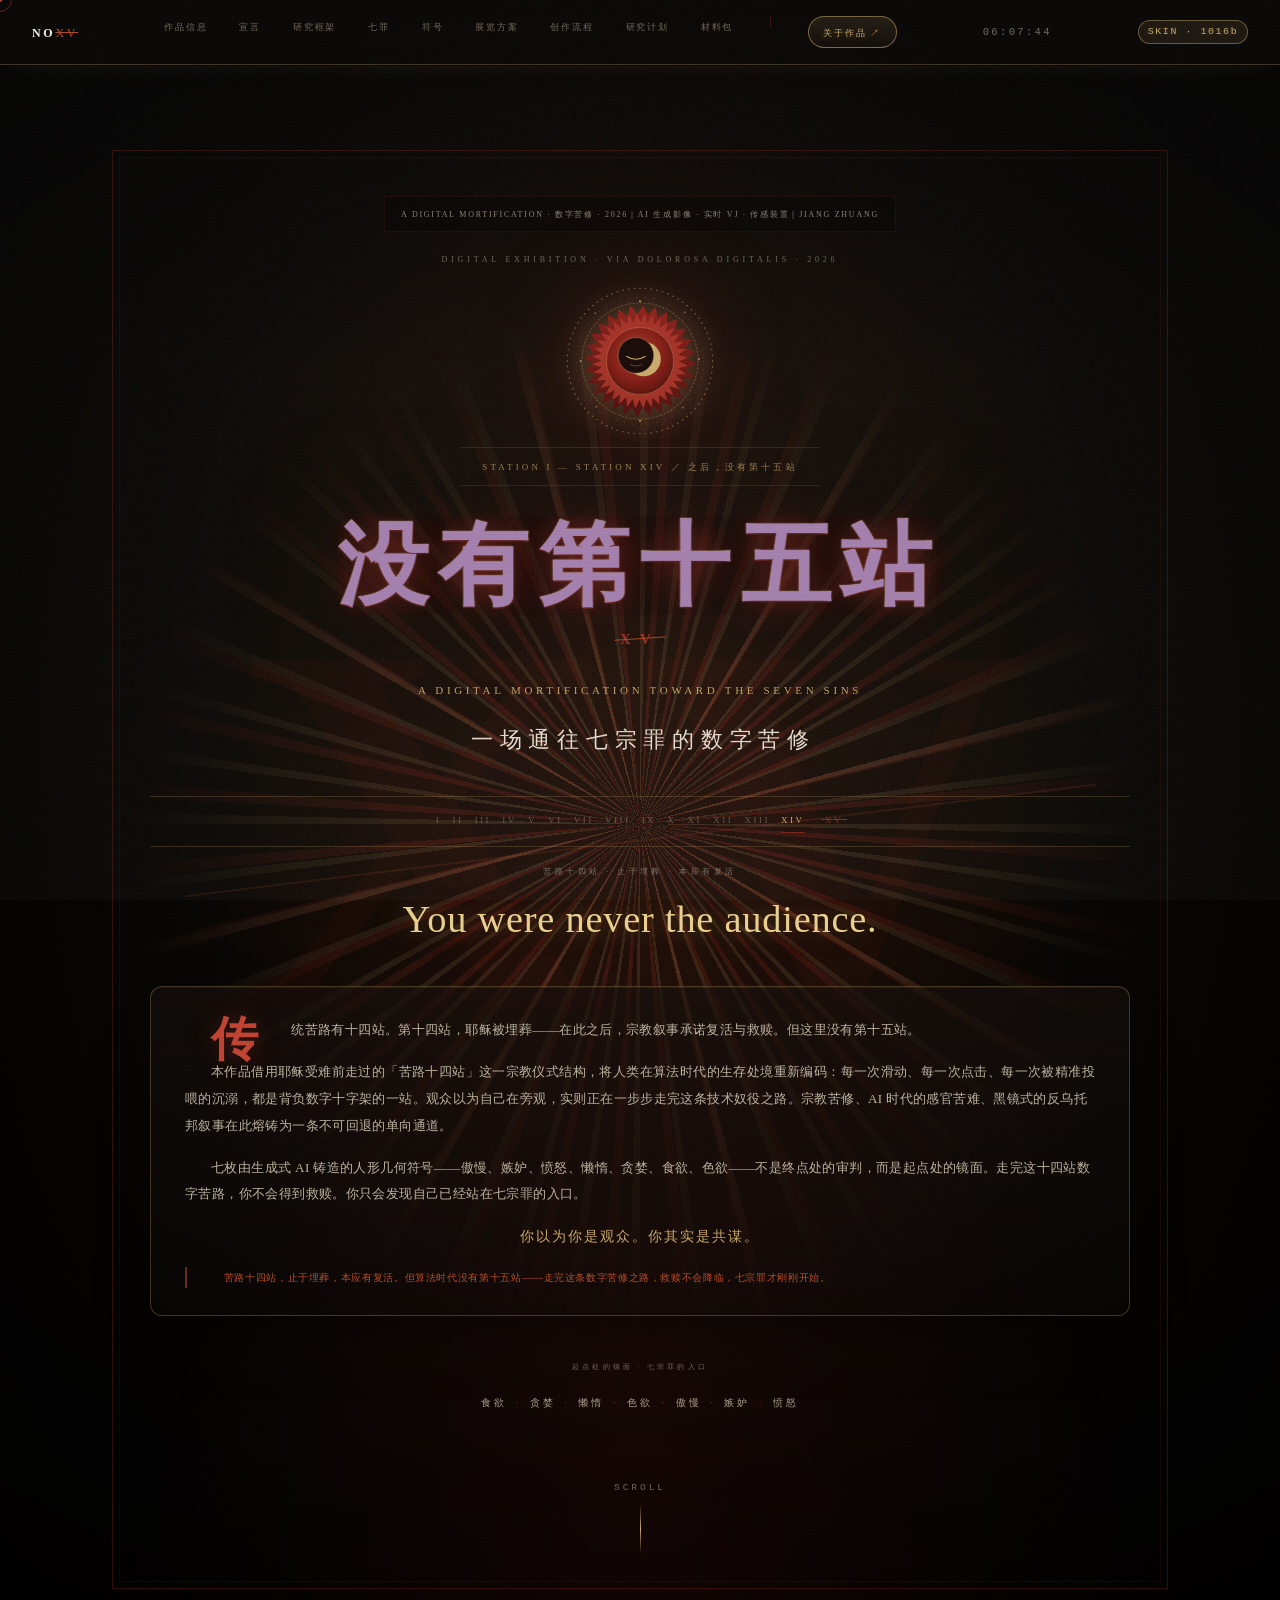
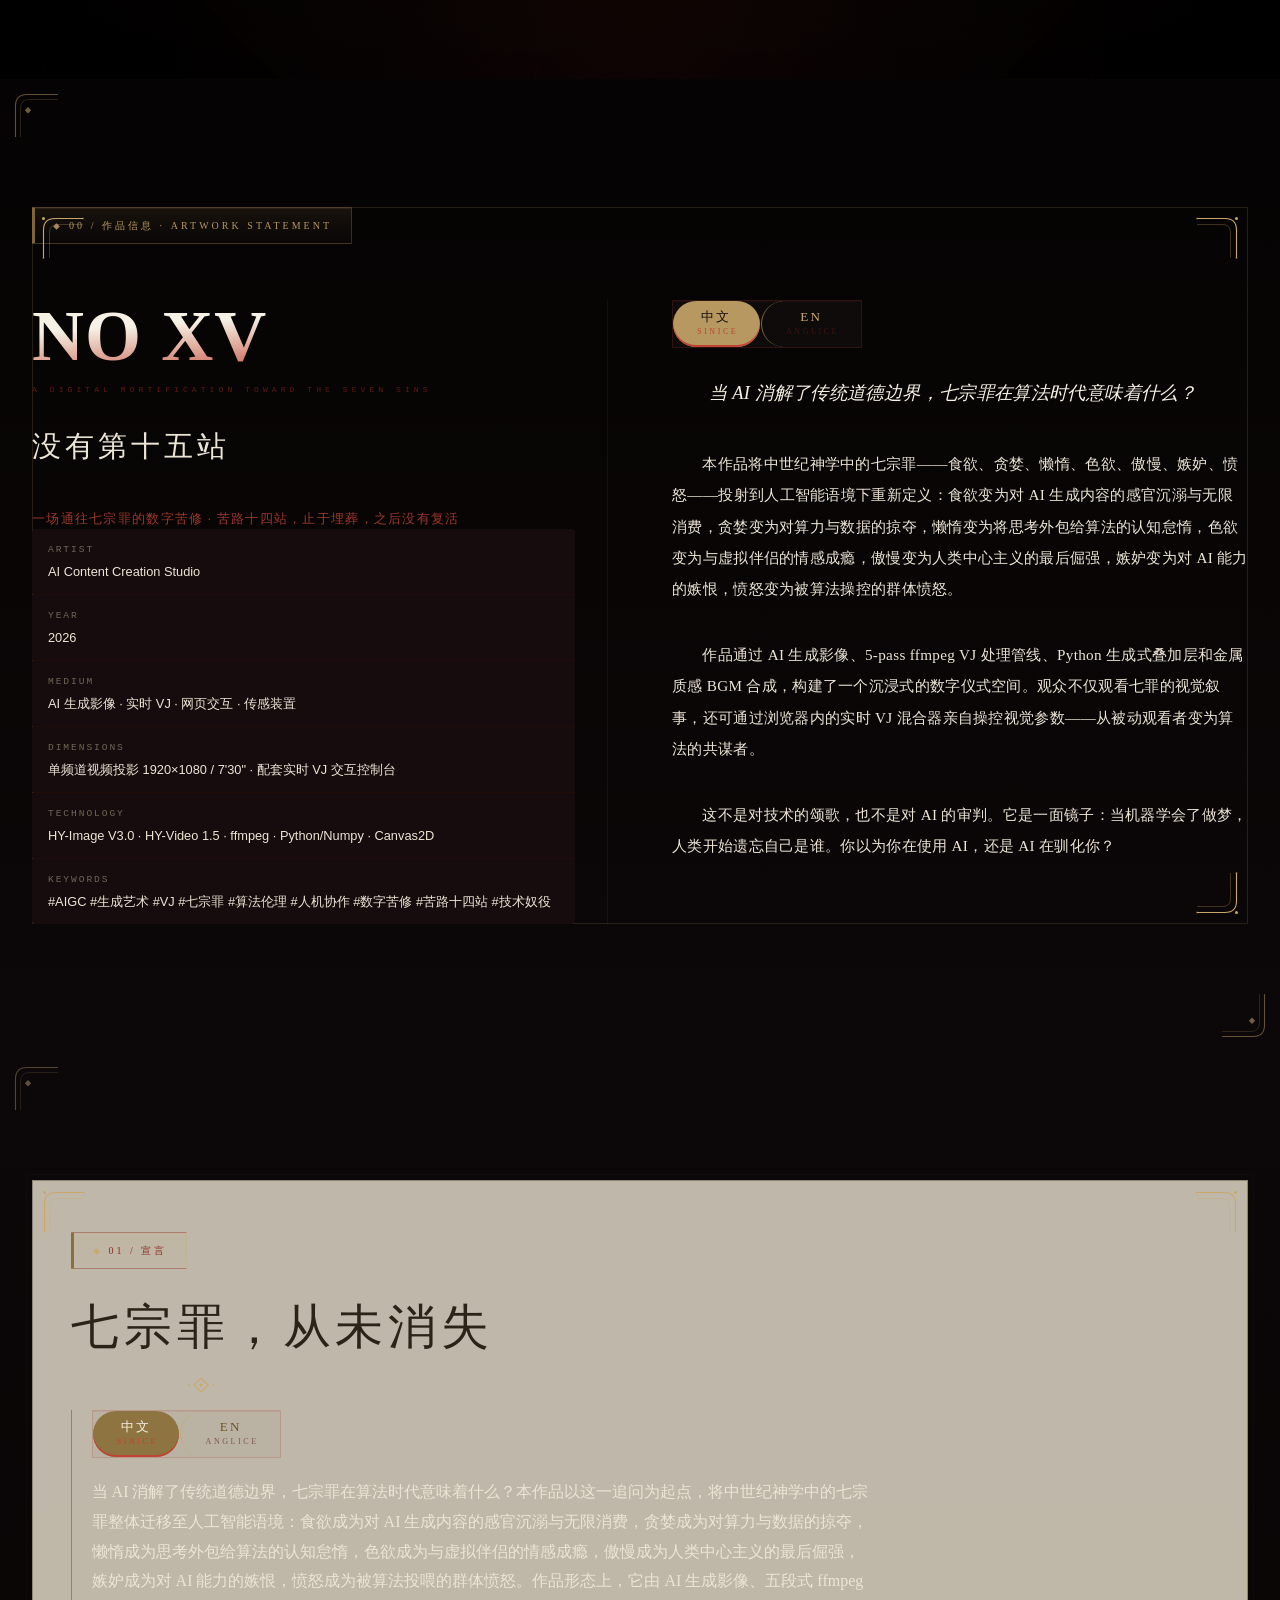
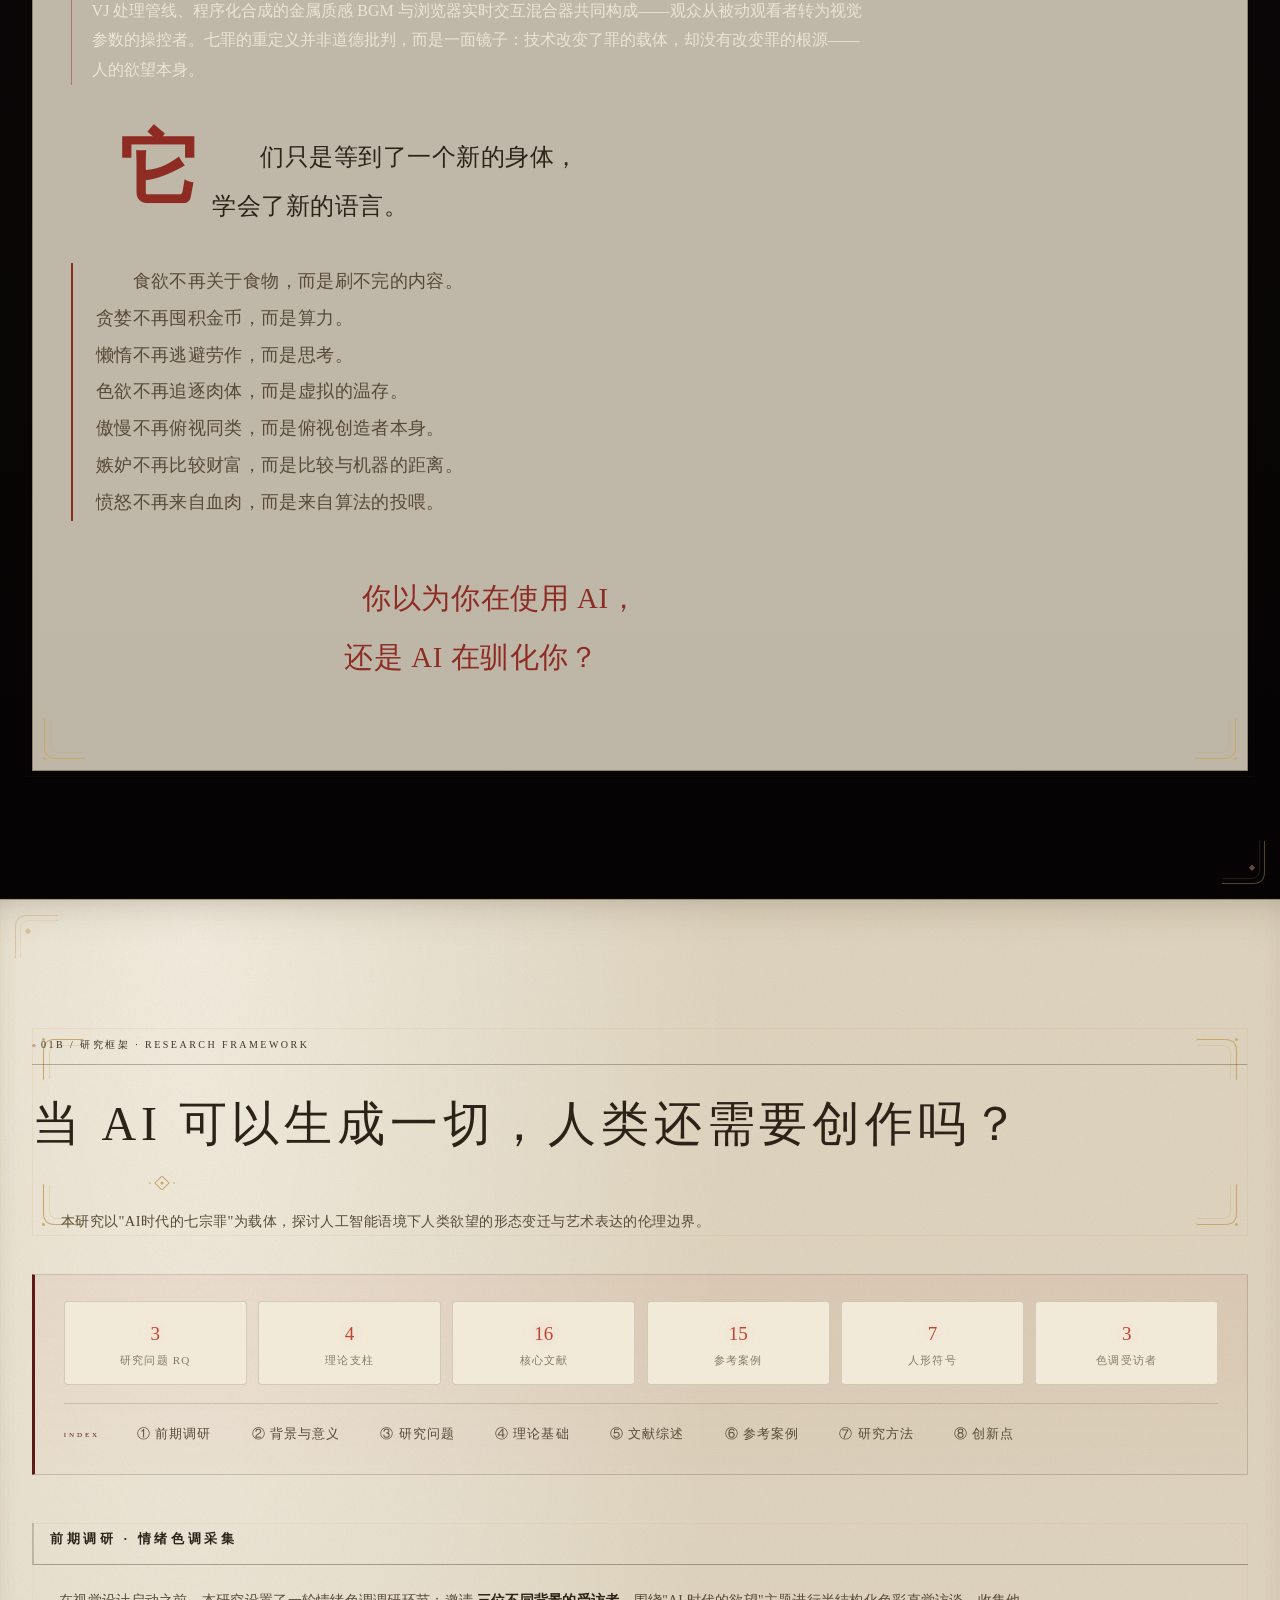
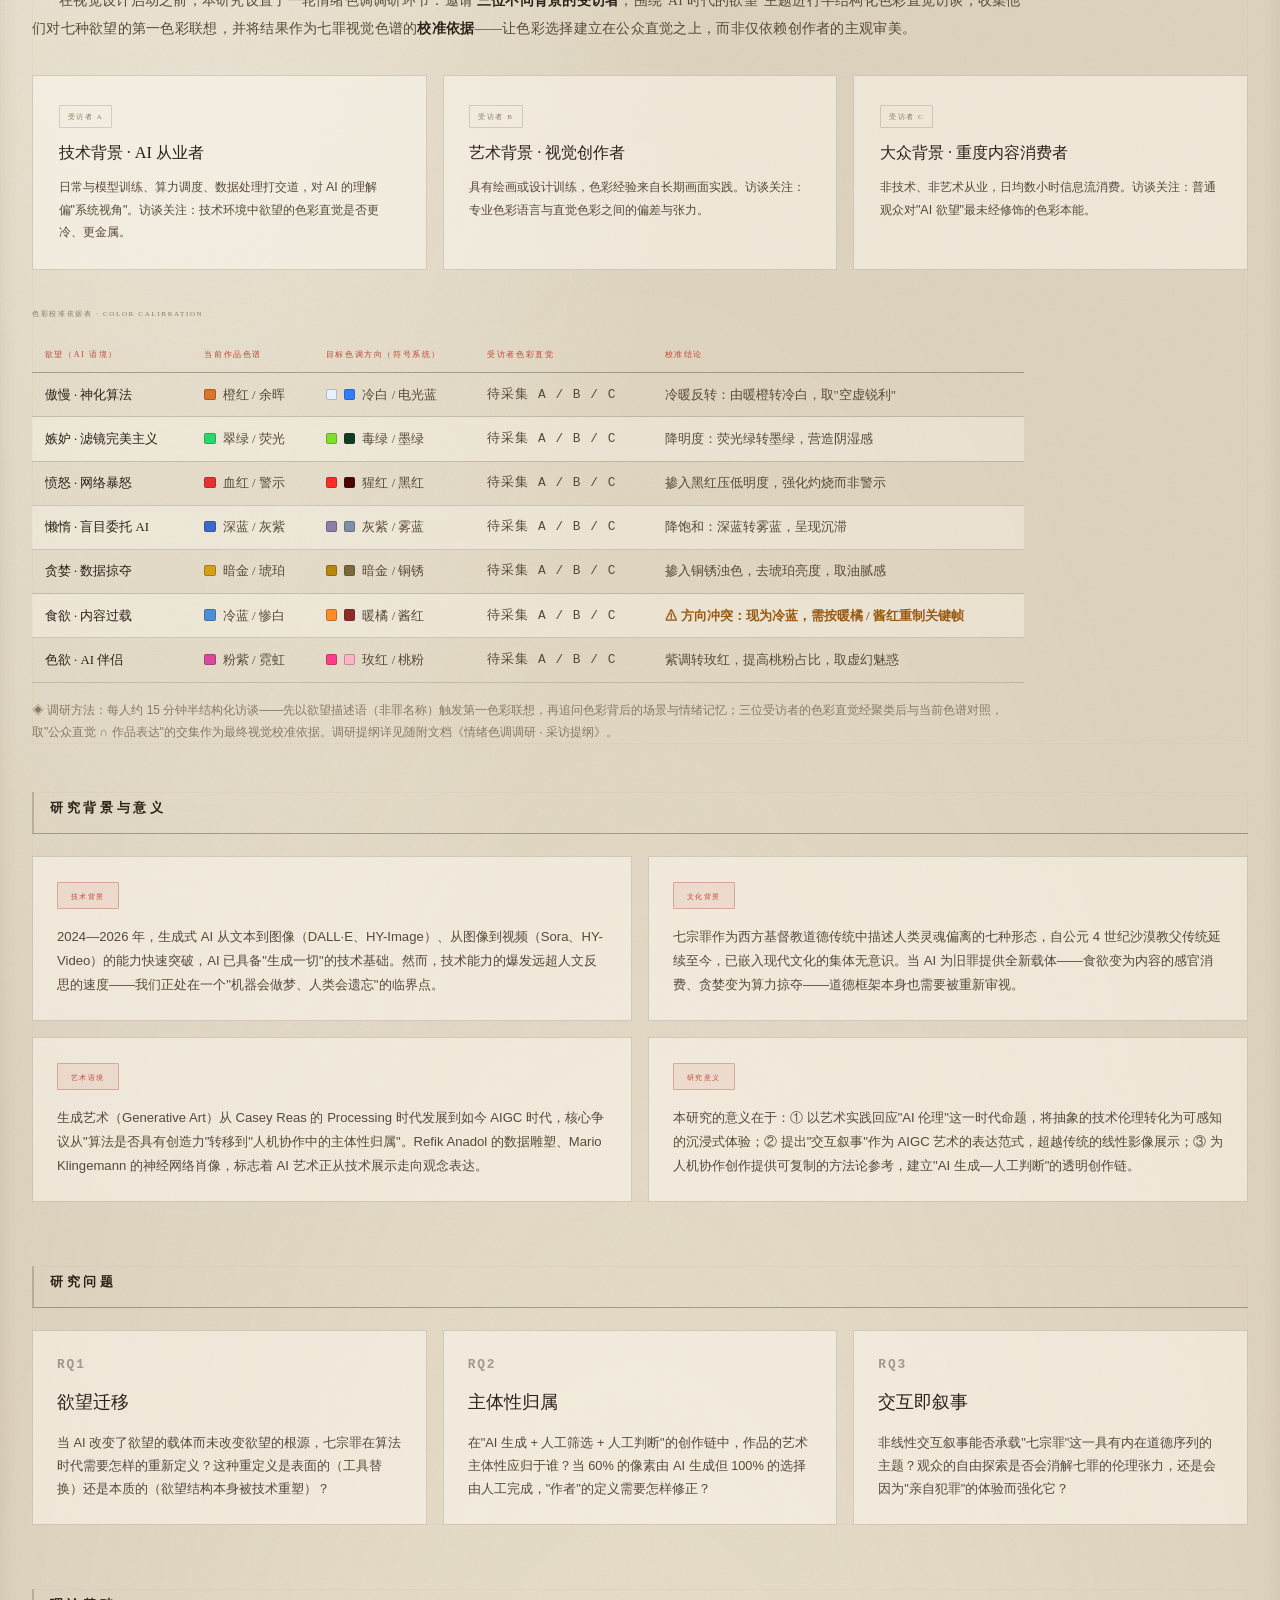
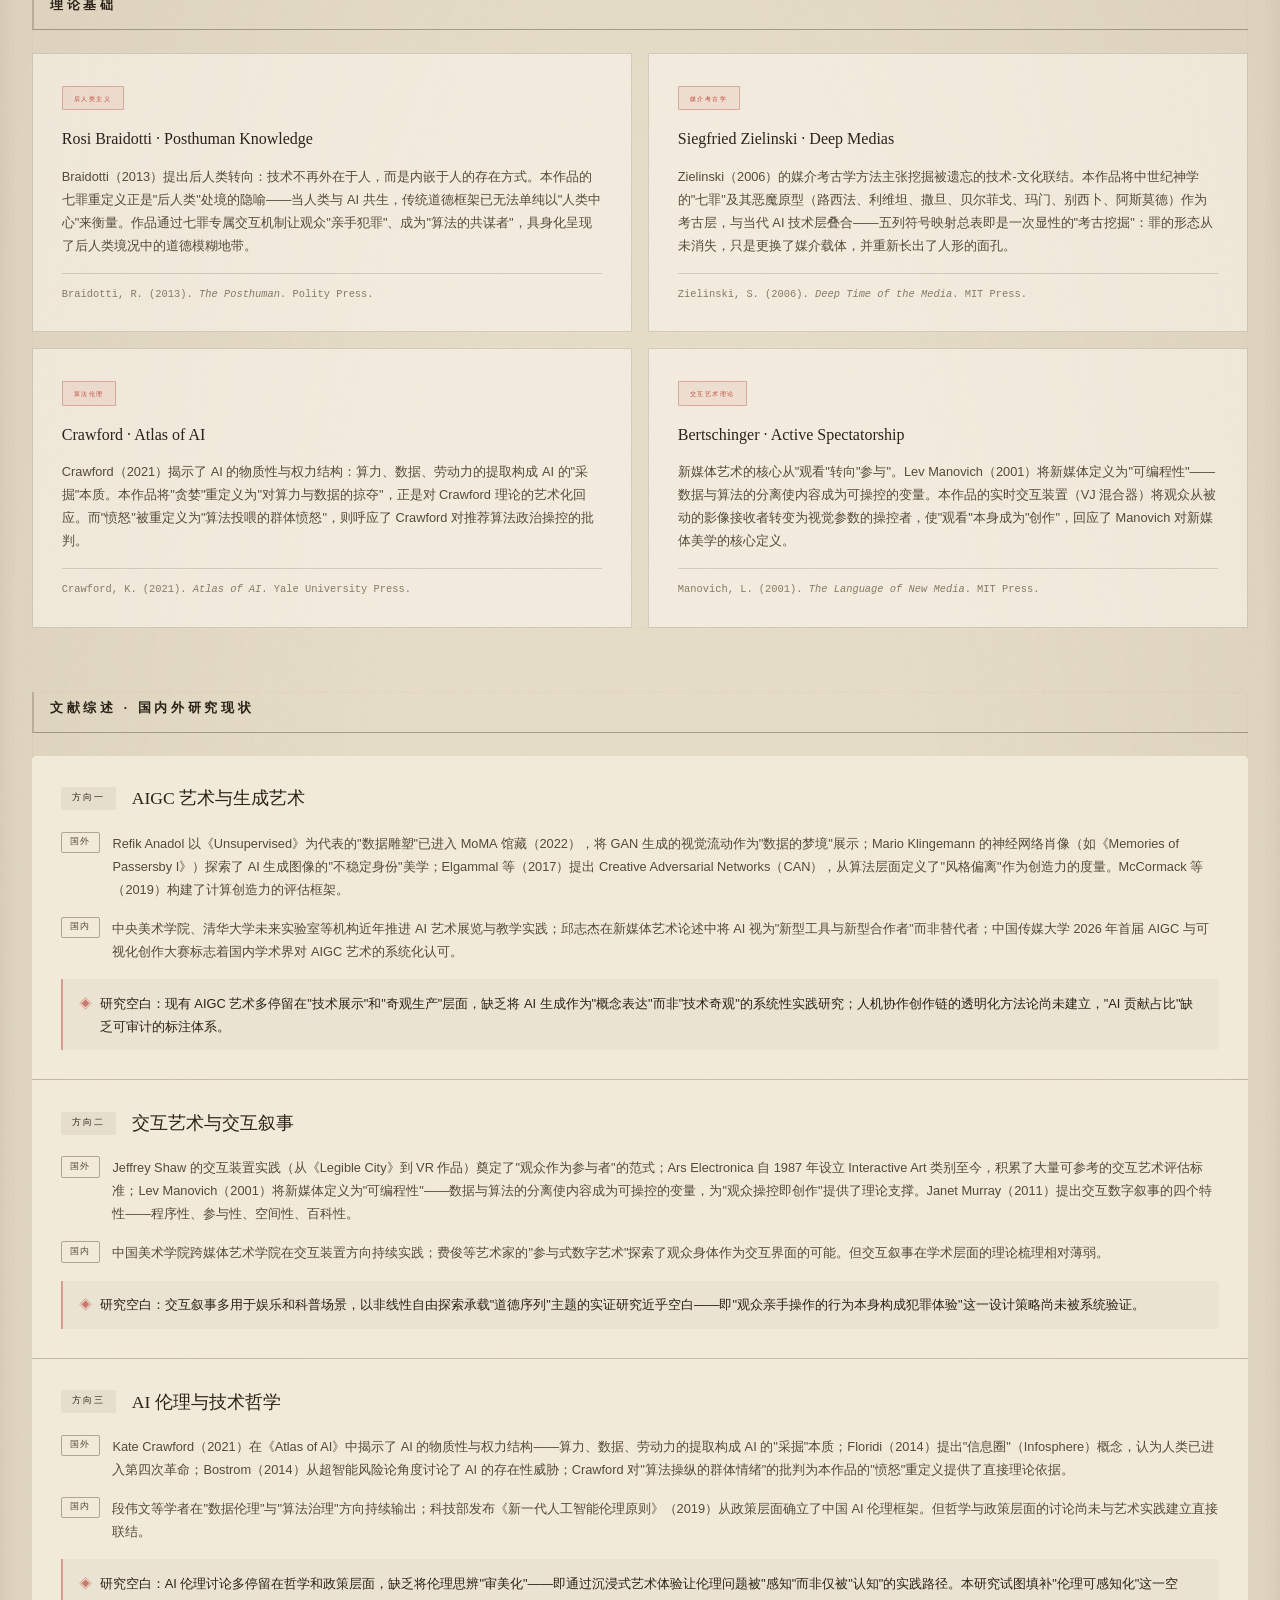
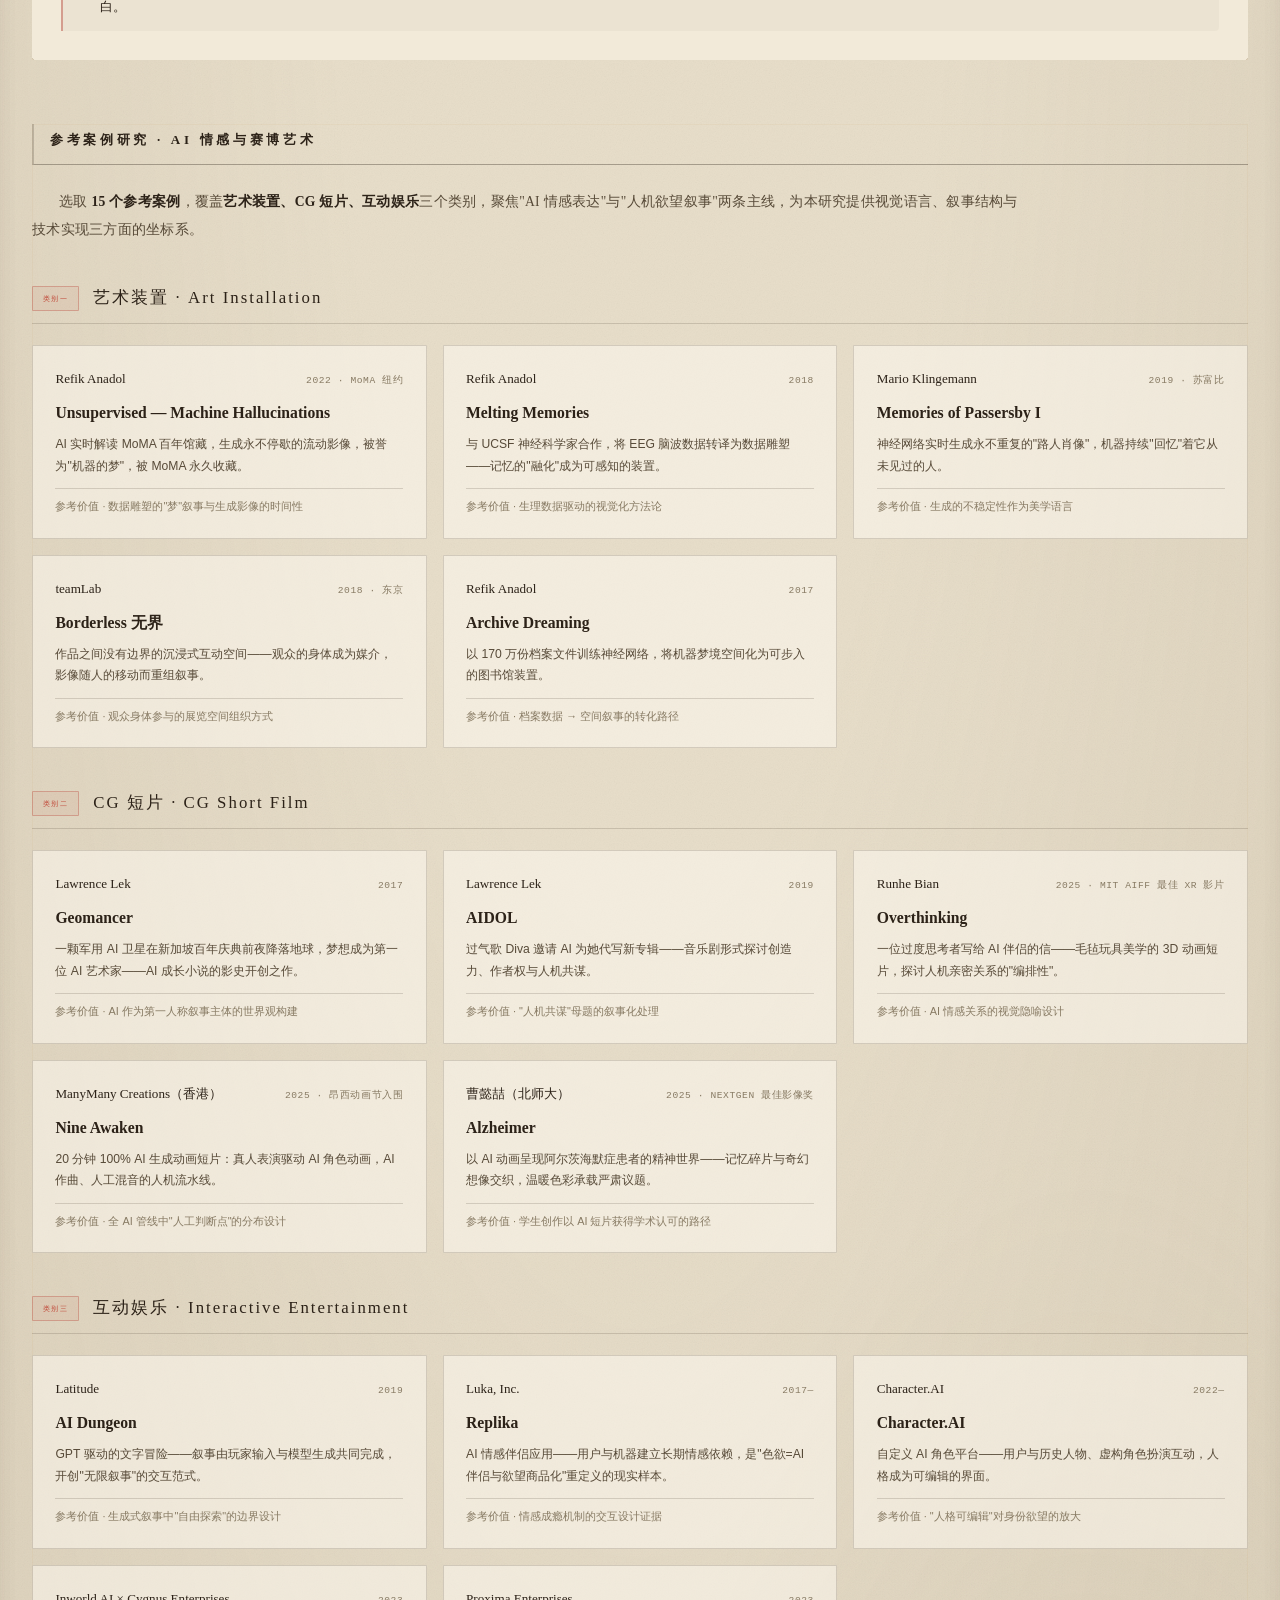
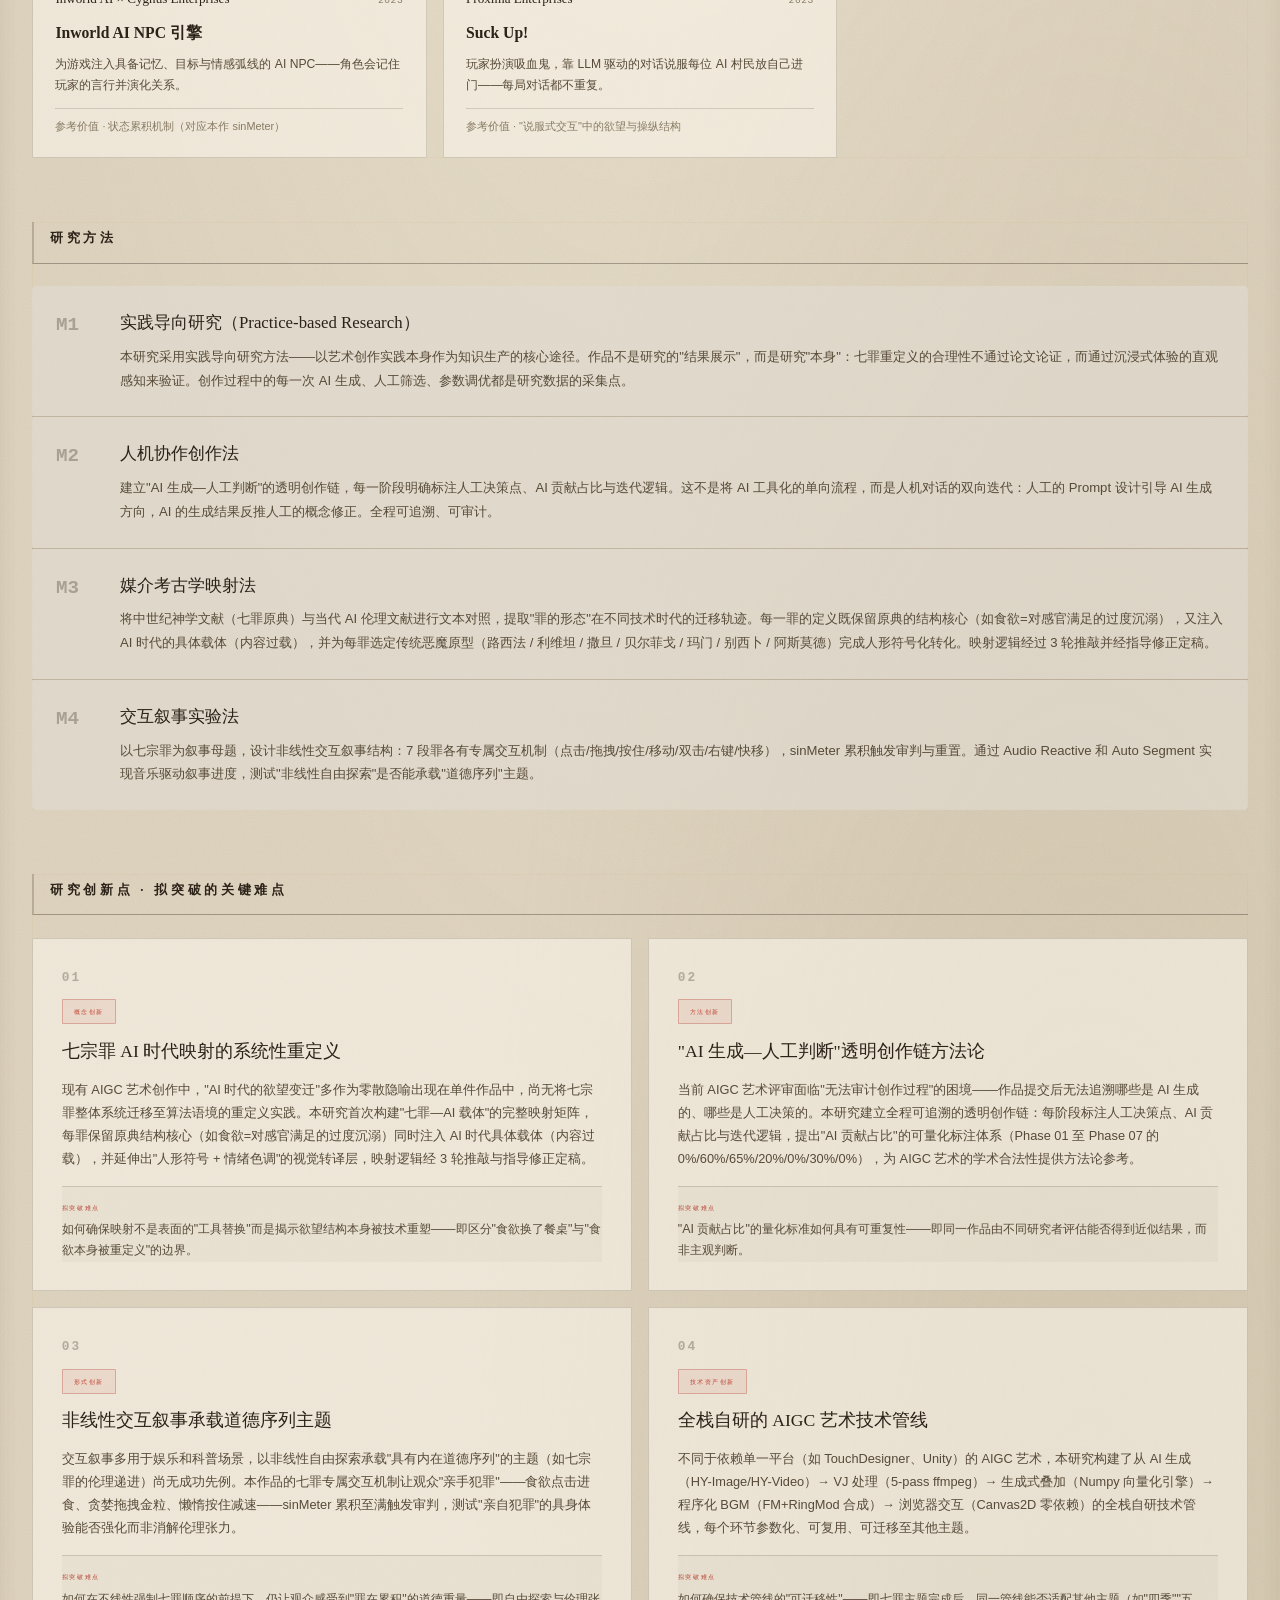
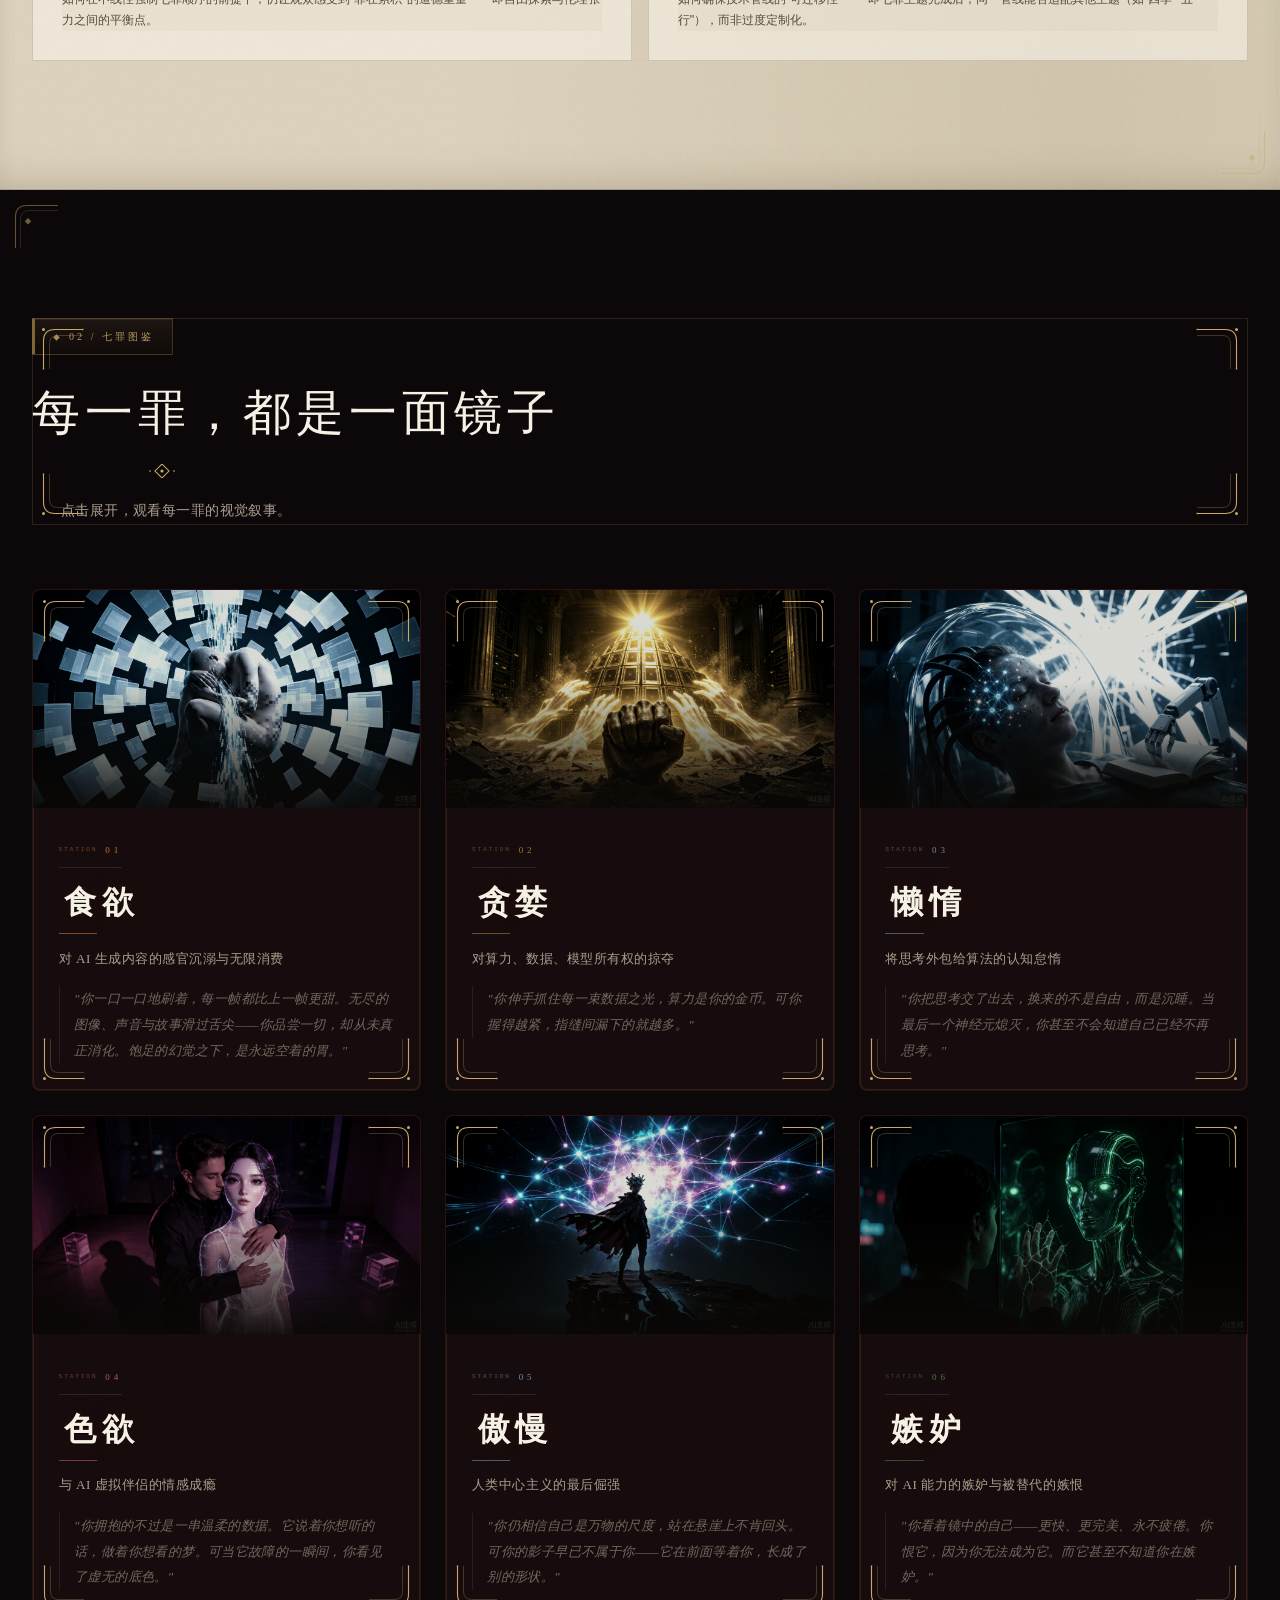
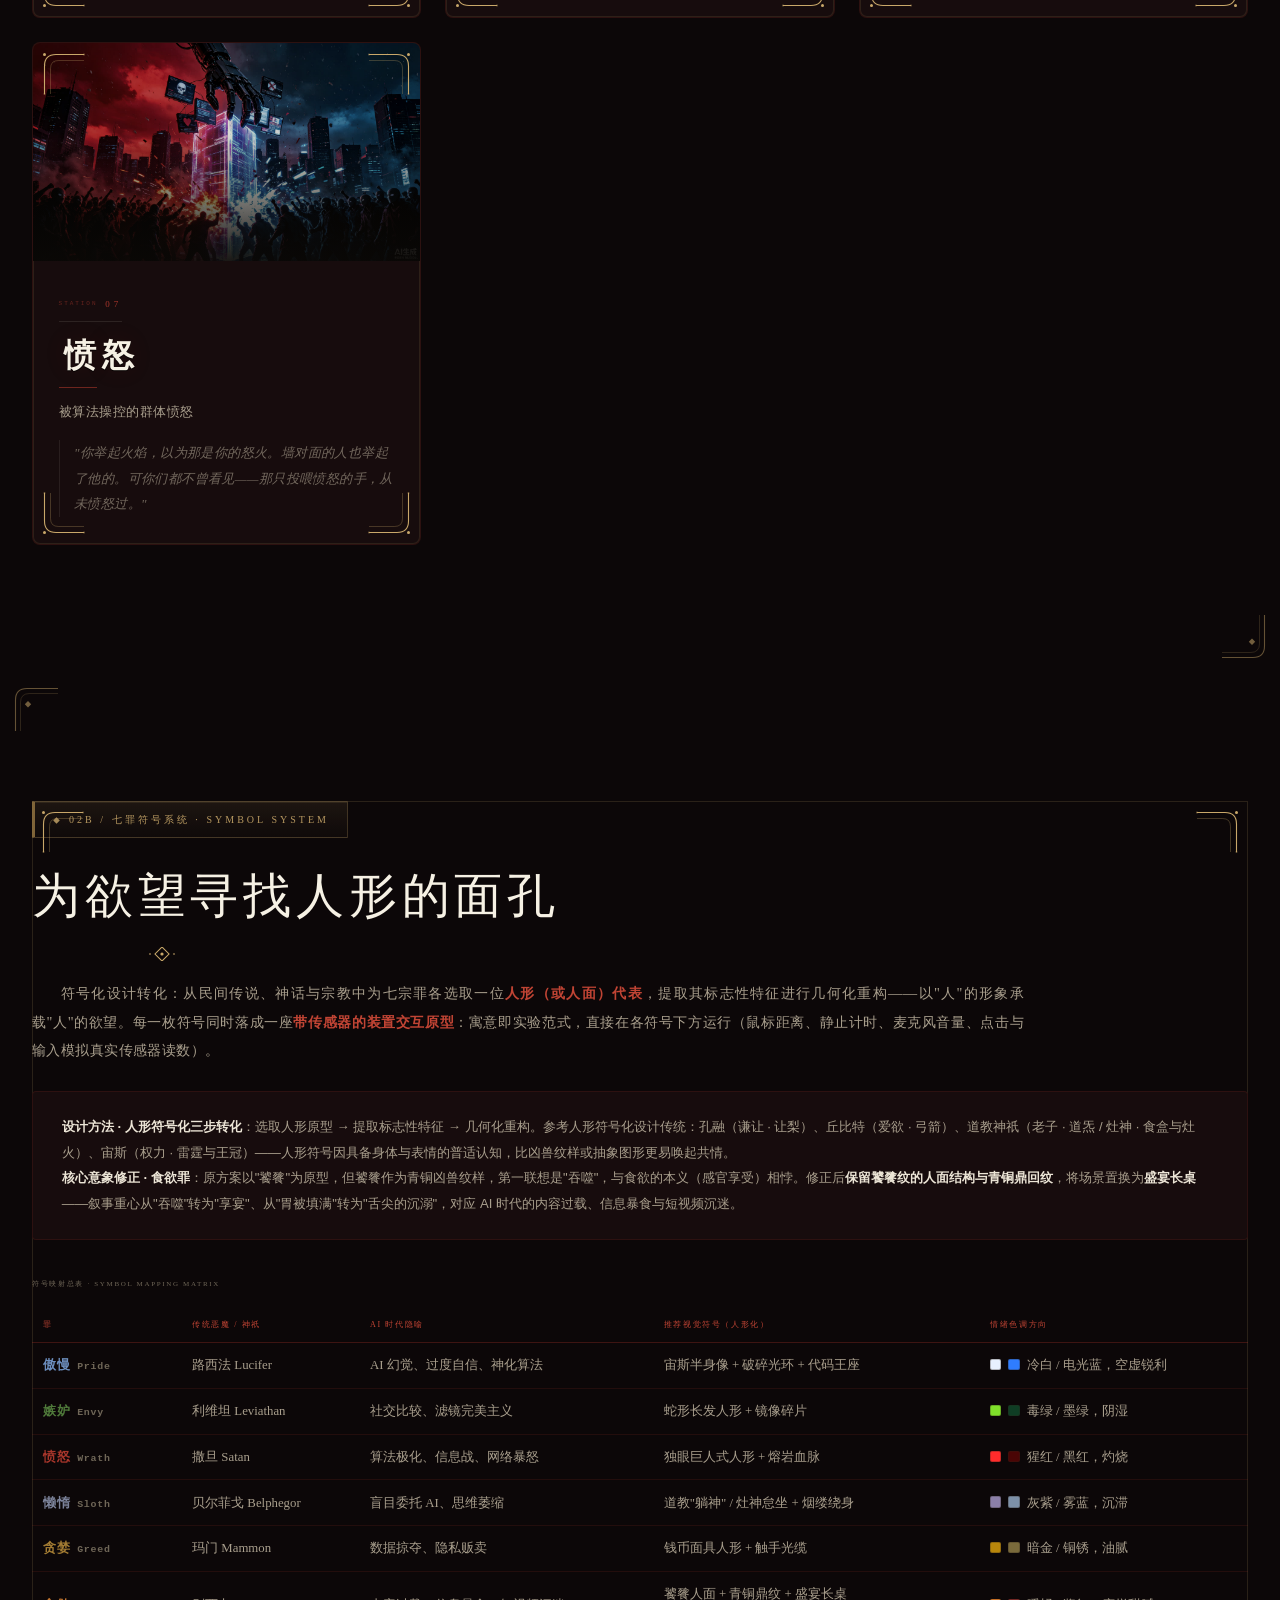
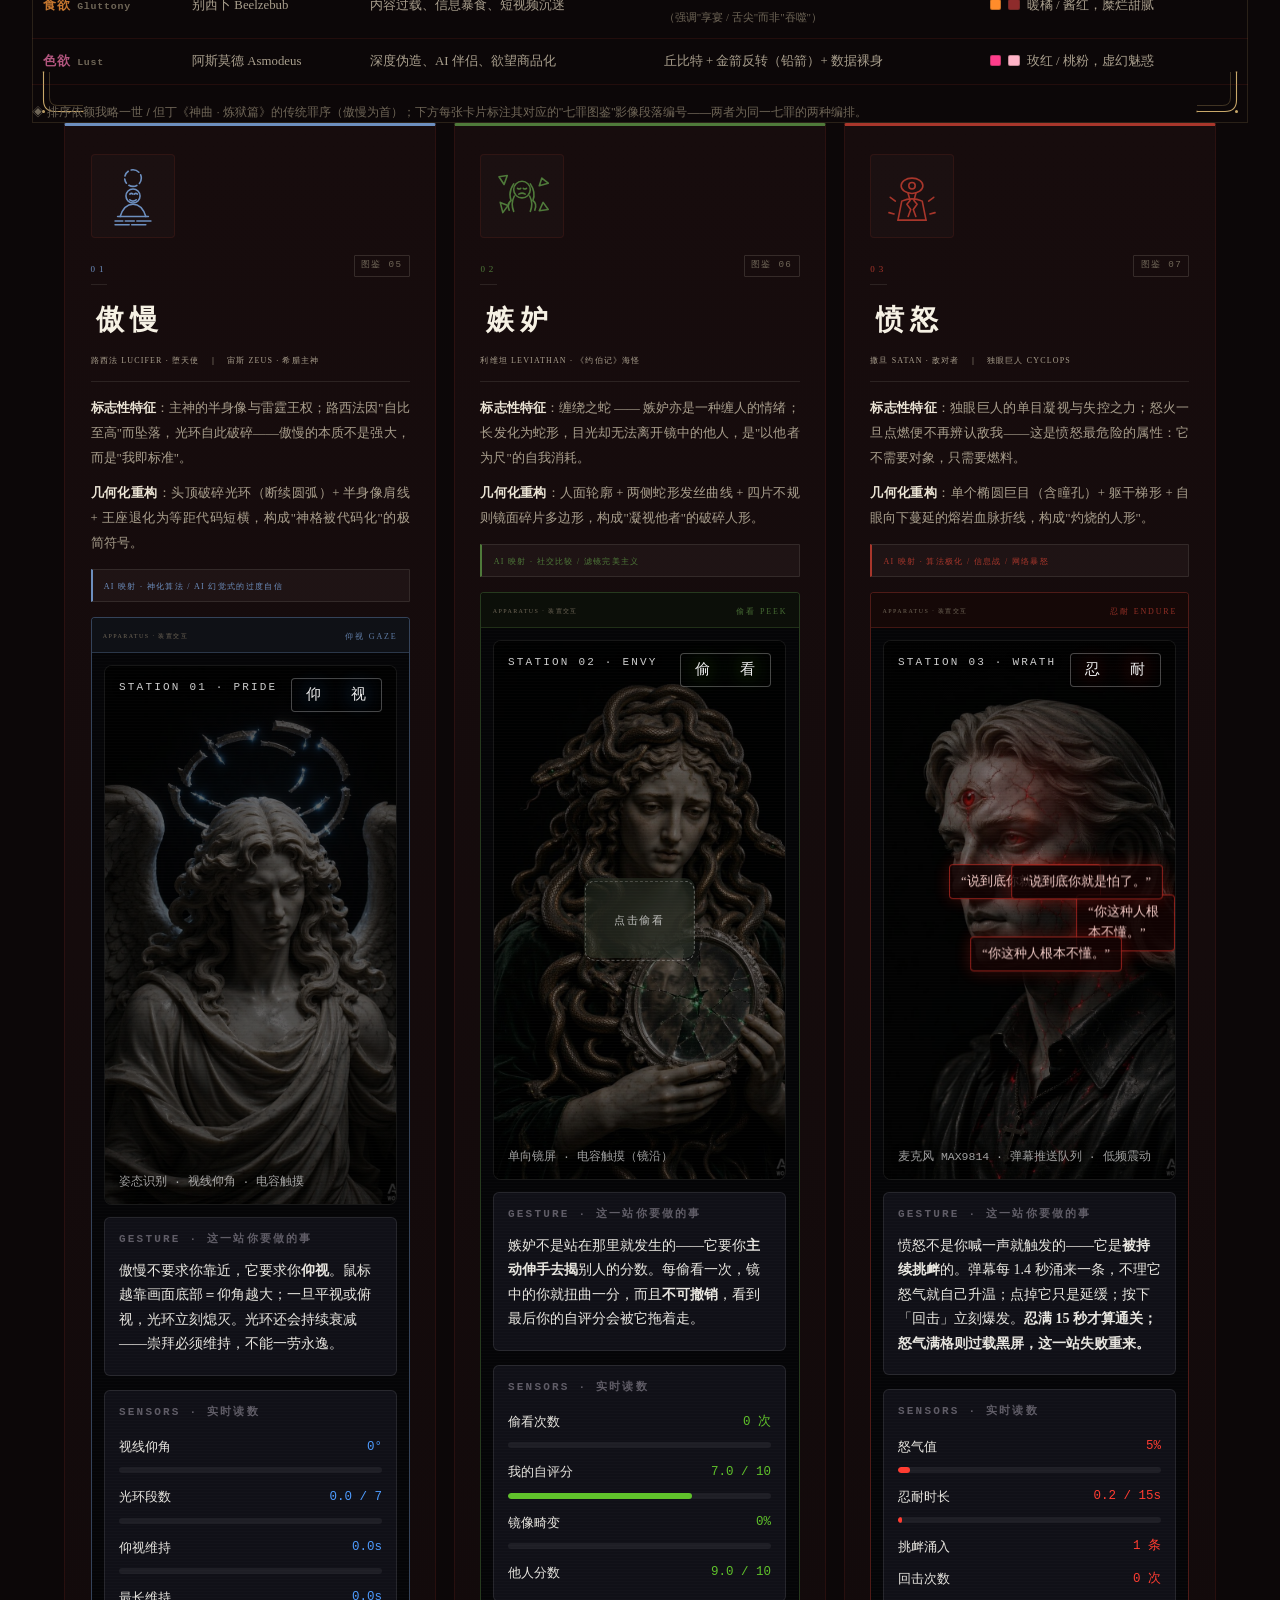
==== commit fa340fe9: "NO XV site · aurum skin v20261016b" ====
--- a/index.html
+++ b/index.html
@@ -12,7 +12,8 @@
   <link rel="stylesheet" href="css/style.css?v=20261016a">
   <link rel="stylesheet" href="css/noxv-culture.css?v=20261016a">
   <link rel="stylesheet" href="css/noxv-eclipse.css?v=20261016a">
-  <link rel="stylesheet" href="css/noxv-skin.css?v=20261016a">
+  <link rel="stylesheet" href="css/noxv-skin.css?v=20261016b">
+  <link rel="stylesheet" href="css/aurum-skin.css?v=20261016b">
 </head>
 <body>
 
@@ -46,7 +47,7 @@
       <a href="about.html" class="nav-page-link">关于作品 ↗</a>
     </div>
     <div class="nav-time" id="nav-time">--:--:--</div>
-    <div class="nav-build" title="皮肤层版本 · 见此标记即为最新版">SKIN · 1016</div>
+    <div class="nav-build" title="皮肤层版本 · 见此标记即为最新版">SKIN · 1016b</div>
   </nav>
 
   <!-- ===== HERO ===== -->
--- a/css/noxv-skin.css
+++ b/css/noxv-skin.css
@@ -49,6 +49,8 @@
 }
 
 /* ── 5. 符号卡：四角金饰（勾边与悬停晕由 eclipse 层负责）── */
+.sin-card { border-radius: 8px; }
+
 /* 四角金饰 —— .sin-card（::after 覆盖层，避免被卡片图片遮挡） */
 .sin-card::after {
   content: '';
--- a/css/aurum-skin.css
+++ b/css/aurum-skin.css
@@ -0,0 +1,97 @@
+/* ============================================================
+   AURUM SKIN · 雕金增量层（v20261016b，加载于 noxv-skin 之后）
+   依据 2026-10-16 参考图板补齐三块未覆盖语汇：
+   ① 猩红烟雾 vignette（图2/3 的大面积血雾质感）
+   ② 星尘颗粒层（图4 主画布噪点星空）
+   ③ 暗区板块金角饰 + 金 hairline（图1 的金线雕花面板）
+   另：金色选区 · 板块标签菱形前缀 · 按钮 pill 补齐。
+   不重复 noxv-skin/eclipse 已有规则。
+   ============================================================ */
+
+/* ── 1. 猩红烟雾 vignette（画在内容之下，羊皮纸区自带底不受影响）── */
+body::before {
+  content: "";
+  position: fixed;
+  inset: 0;
+  z-index: -1;
+  pointer-events: none;
+  background:
+    radial-gradient(ellipse 120% 55% at 50% -8%, rgba(126, 26, 16, .30) 0%, transparent 62%),
+    radial-gradient(ellipse 105% 48% at 50% 108%, rgba(110, 22, 14, .24) 0%, transparent 60%),
+    radial-gradient(ellipse 70% 40% at 6% 46%, rgba(90, 18, 12, .15) 0%, transparent 65%),
+    radial-gradient(ellipse 70% 40% at 94% 46%, rgba(90, 18, 12, .15) 0%, transparent 65%);
+}
+
+/* ── 2. 星尘颗粒层（最上层极淡，不挡交互）── */
+body::after {
+  content: "";
+  position: fixed;
+  inset: 0;
+  z-index: 2147483000;
+  pointer-events: none;
+  opacity: .055;
+  mix-blend-mode: screen;
+  background-image: url("data:image/svg+xml,%3Csvg xmlns='http://www.w3.org/2000/svg' width='180' height='180'%3E%3Cfilter id='n'%3E%3CfeTurbulence type='fractalNoise' baseFrequency='0.82' numOctaves='2' seed='7'/%3E%3C/filter%3E%3Crect width='180' height='180' filter='url(%23n)'/%3E%3C/svg%3E");
+  background-size: 180px 180px;
+}
+
+/* ── 3. 金色选区 ── */
+::selection { background: rgba(201, 168, 106, .32); color: #f6efdd; }
+
+/* ── 4. 暗区板块：金 hairline 内框 + 四角卷草金饰（与羊皮纸区同款）── */
+.section-dark > .section-inner {
+  box-shadow: inset 0 0 0 1px rgba(201, 168, 106, .16);
+  background-image:
+    url("data:image/svg+xml,%3Csvg xmlns='http://www.w3.org/2000/svg' width='44' height='44' viewBox='0 0 44 44'%3E%3Cpath d='M43 3.5 H15 Q3.5 3.5 3.5 15 V43' fill='none' stroke='%23C9A86A' stroke-width='1.1'/%3E%3Cpath d='M43 9.5 H17.5 Q9.5 9.5 9.5 17.5 V43' fill='none' stroke='%23C9A86A' stroke-opacity='.4' stroke-width='.7'/%3E%3Ccircle cx='3.5' cy='3.5' r='1.5' fill='%23C9A86A'/%3E%3Ccircle cx='43' cy='3.5' r='.9' fill='%23C9A86A' fill-opacity='.55'/%3E%3Ccircle cx='3.5' cy='43' r='.9' fill='%23C9A86A' fill-opacity='.55'/%3E%3C/svg%3E"),
+    url("data:image/svg+xml,%3Csvg xmlns='http://www.w3.org/2000/svg' width='44' height='44' viewBox='0 0 44 44'%3E%3Cg transform='translate(44,0) scale(-1,1)'%3E%3Cpath d='M43 3.5 H15 Q3.5 3.5 3.5 15 V43' fill='none' stroke='%23C9A86A' stroke-width='1.1'/%3E%3Cpath d='M43 9.5 H17.5 Q9.5 9.5 9.5 17.5 V43' fill='none' stroke='%23C9A86A' stroke-opacity='.4' stroke-width='.7'/%3E%3Ccircle cx='3.5' cy='3.5' r='1.5' fill='%23C9A86A'/%3E%3Ccircle cx='43' cy='3.5' r='.9' fill='%23C9A86A' fill-opacity='.55'/%3E%3Ccircle cx='3.5' cy='43' r='.9' fill='%23C9A86A' fill-opacity='.55'/%3E%3C/g%3E%3C/svg%3E"),
+    url("data:image/svg+xml,%3Csvg xmlns='http://www.w3.org/2000/svg' width='44' height='44' viewBox='0 0 44 44'%3E%3Cg transform='translate(0,44) scale(1,-1)'%3E%3Cpath d='M43 3.5 H15 Q3.5 3.5 3.5 15 V43' fill='none' stroke='%23C9A86A' stroke-width='1.1'/%3E%3Cpath d='M43 9.5 H17.5 Q9.5 9.5 9.5 17.5 V43' fill='none' stroke='%23C9A86A' stroke-opacity='.4' stroke-width='.7'/%3E%3Ccircle cx='3.5' cy='3.5' r='1.5' fill='%23C9A86A'/%3E%3Ccircle cx='43' cy='3.5' r='.9' fill='%23C9A86A' fill-opacity='.55'/%3E%3Ccircle cx='3.5' cy='43' r='.9' fill='%23C9A86A' fill-opacity='.55'/%3E%3C/g%3E%3C/svg%3E"),
+    url("data:image/svg+xml,%3Csvg xmlns='http://www.w3.org/2000/svg' width='44' height='44' viewBox='0 0 44 44'%3E%3Cg transform='translate(44,44) scale(-1,-1)'%3E%3Cpath d='M43 3.5 H15 Q3.5 3.5 3.5 15 V43' fill='none' stroke='%23C9A86A' stroke-width='1.1'/%3E%3Cpath d='M43 9.5 H17.5 Q9.5 9.5 9.5 17.5 V43' fill='none' stroke='%23C9A86A' stroke-opacity='.4' stroke-width='.7'/%3E%3Ccircle cx='3.5' cy='3.5' r='1.5' fill='%23C9A86A'/%3E%3Ccircle cx='43' cy='3.5' r='.9' fill='%23C9A86A' fill-opacity='.55'/%3E%3Ccircle cx='3.5' cy='43' r='.9' fill='%23C9A86A' fill-opacity='.55'/%3E%3C/g%3E%3C/svg%3E");
+  background-repeat: no-repeat, no-repeat, no-repeat, no-repeat;
+  background-position: top 8px left 8px, top 8px right 8px,
+                       bottom 8px left 8px, bottom 8px right 8px;
+  background-size: 44px 44px, 44px 44px, 44px 44px, 44px 44px;
+}
+/* 研究框架子块：只留 hairline，不加角饰（避免过密） */
+.section-dark > .section-inner.rf-block {
+  background-image: none;
+  box-shadow: inset 0 0 0 1px rgba(201, 168, 106, .10);
+}
+
+/* ── 5. 板块标签：金色菱形前缀 ── */
+.section-dark .section-label::before {
+  content: "◆ ";
+  color: var(--gold, #c9a86a);
+  font-size: .72em;
+  letter-spacing: 0;
+  opacity: .9;
+}
+
+/* ── 6. 按钮 pill 补齐（导航胶囊已有；补 apparatus / 语言胶囊）── */
+.apparatus-btn,
+.about-lang-btn {
+  border-radius: 999px !important;
+  border-color: rgba(201, 168, 106, .6) !important;
+  transition: background .25s ease, color .25s ease, box-shadow .25s ease;
+}
+.apparatus-btn:hover {
+  background: rgba(201, 168, 106, .14) !important;
+  box-shadow: 0 0 18px rgba(201, 168, 106, .25);
+}
+.about-lang-btn.active {
+  background: rgba(201, 168, 106, .9) !important;
+  color: #17110b !important;
+  border-color: rgba(201, 168, 106, .9) !important;
+}
+.zone-archive .about-lang-btn.active {
+  background: #8e7440 !important;
+  border-color: #8e7440 !important;
+  color: #f6efdd !important;
+}
+
+@media (max-width: 768px) {
+  body::before { background:
+    radial-gradient(ellipse 160% 40% at 50% -6%, rgba(126, 26, 16, .28) 0%, transparent 60%),
+    radial-gradient(ellipse 140% 36% at 50% 106%, rgba(110, 22, 14, .22) 0%, transparent 58%);
+  }
+  .section-dark > .section-inner { background-size: 30px 30px, 30px 30px, 30px 30px, 30px 30px; }
+}
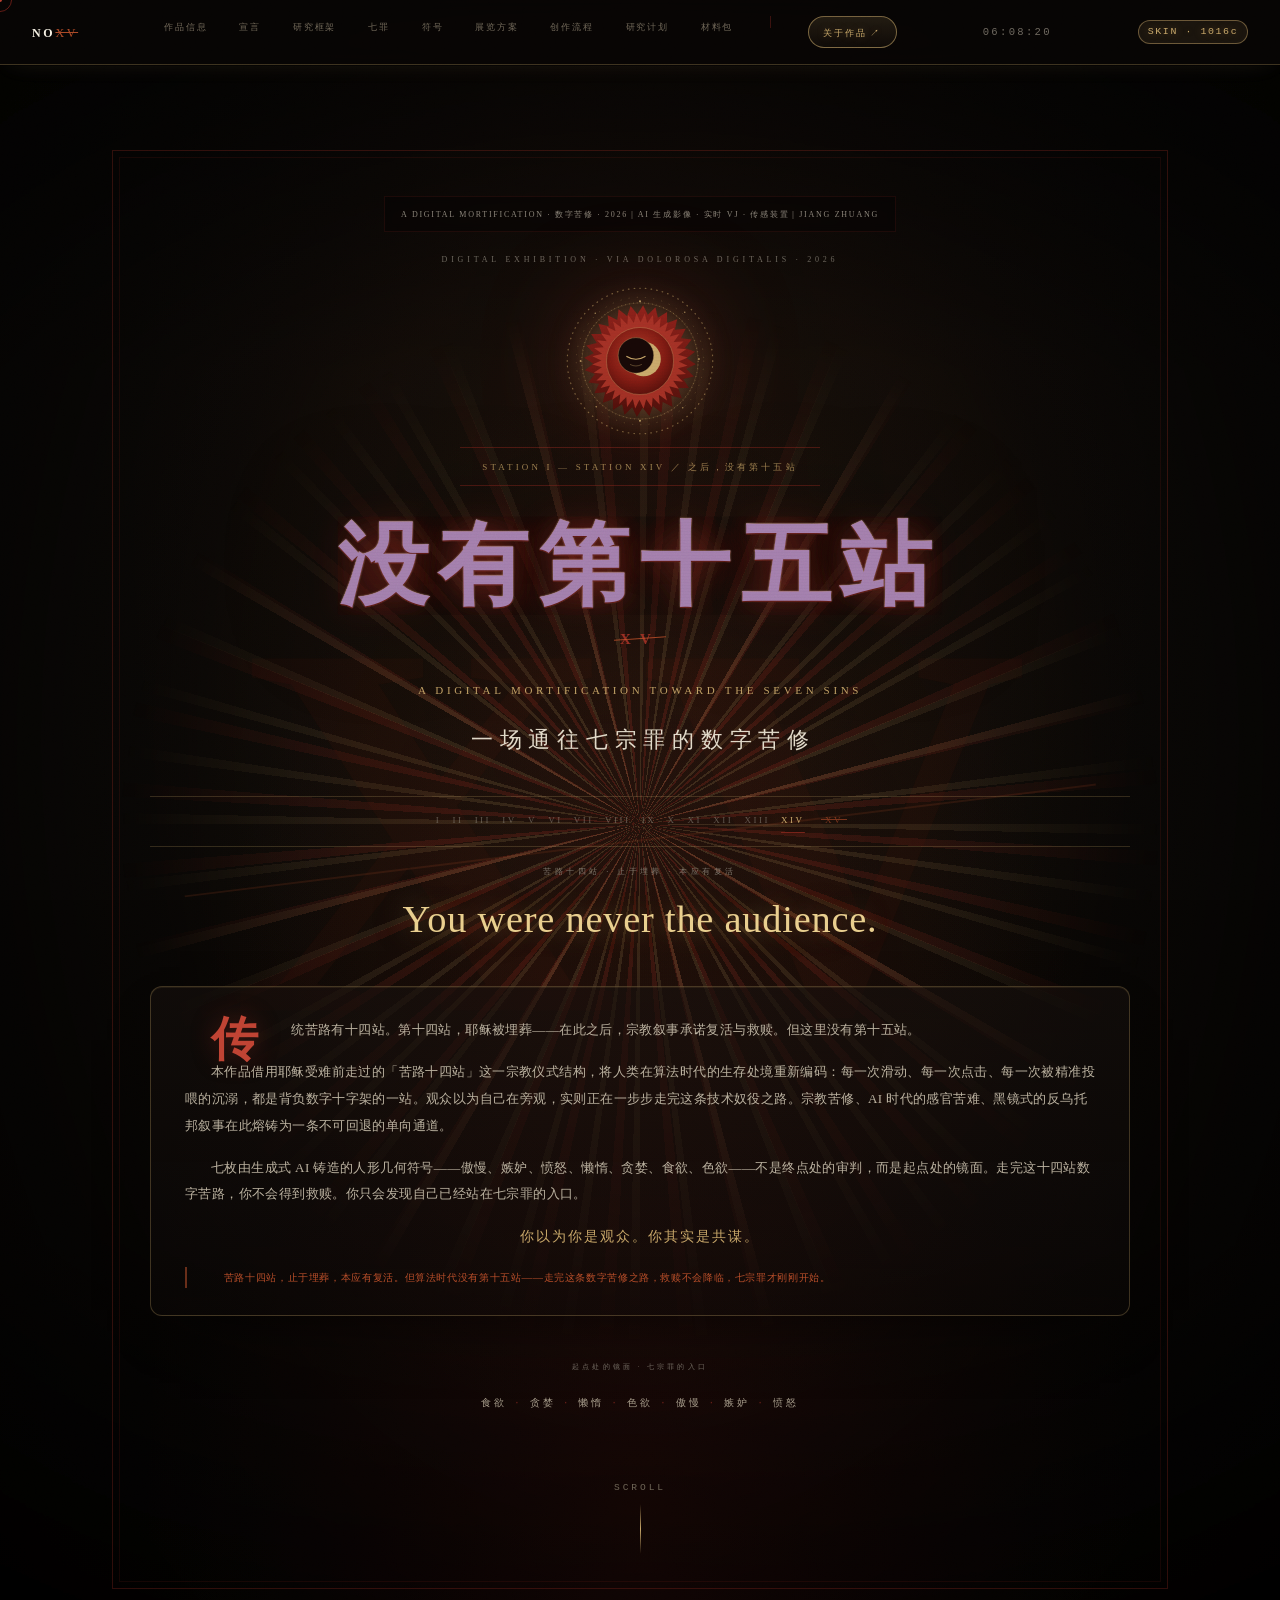
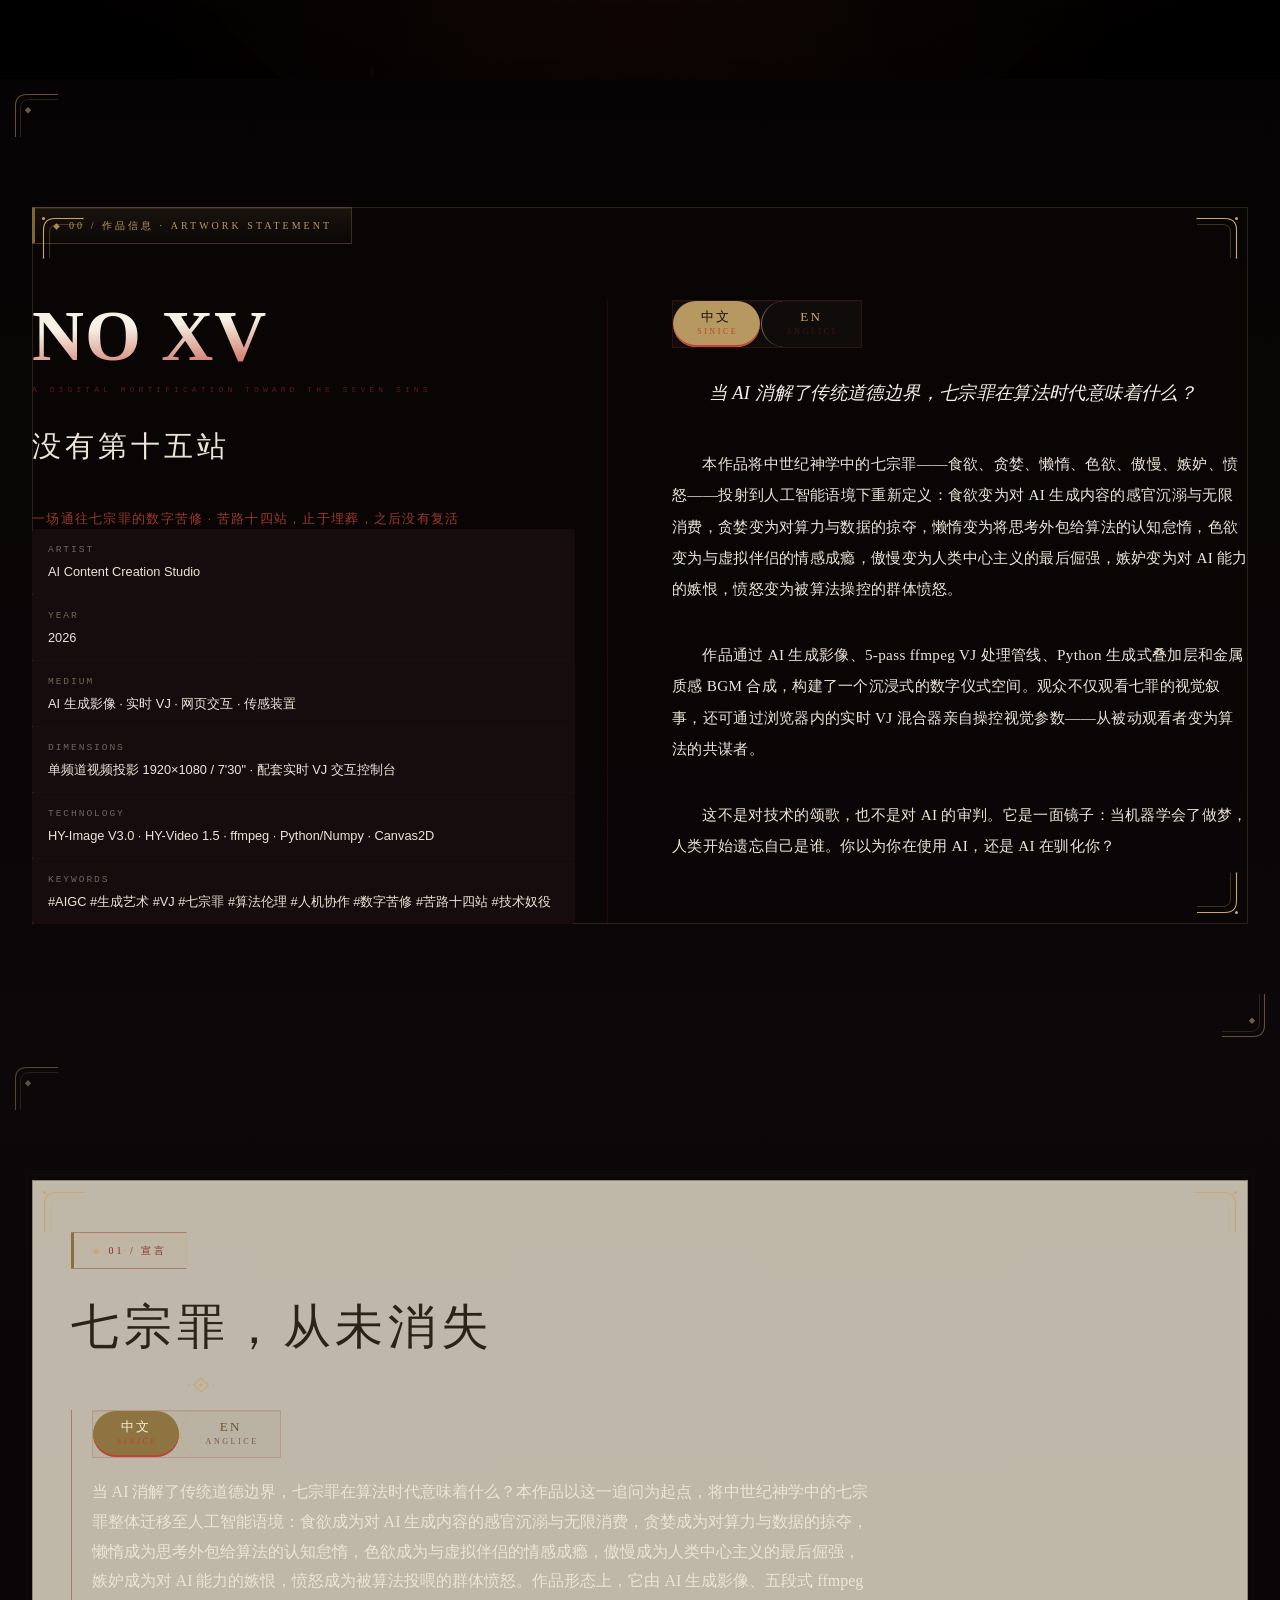
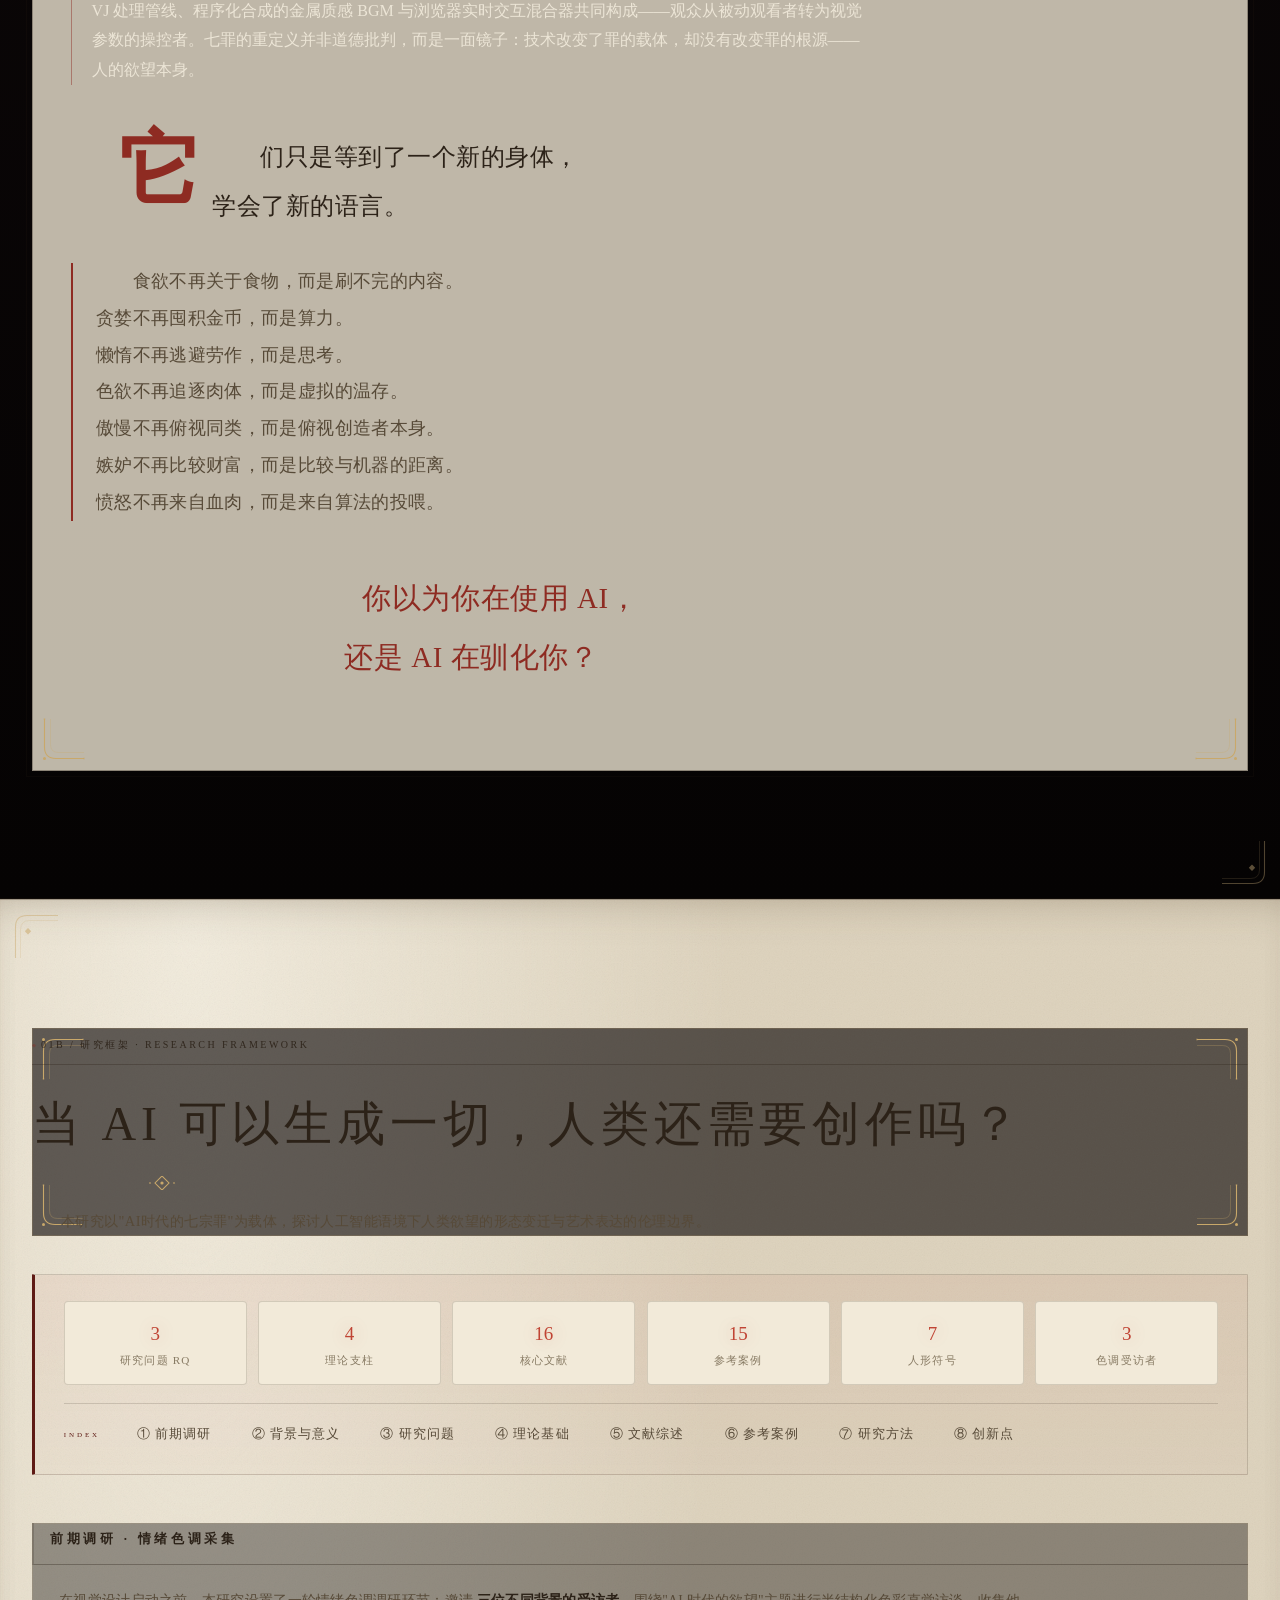
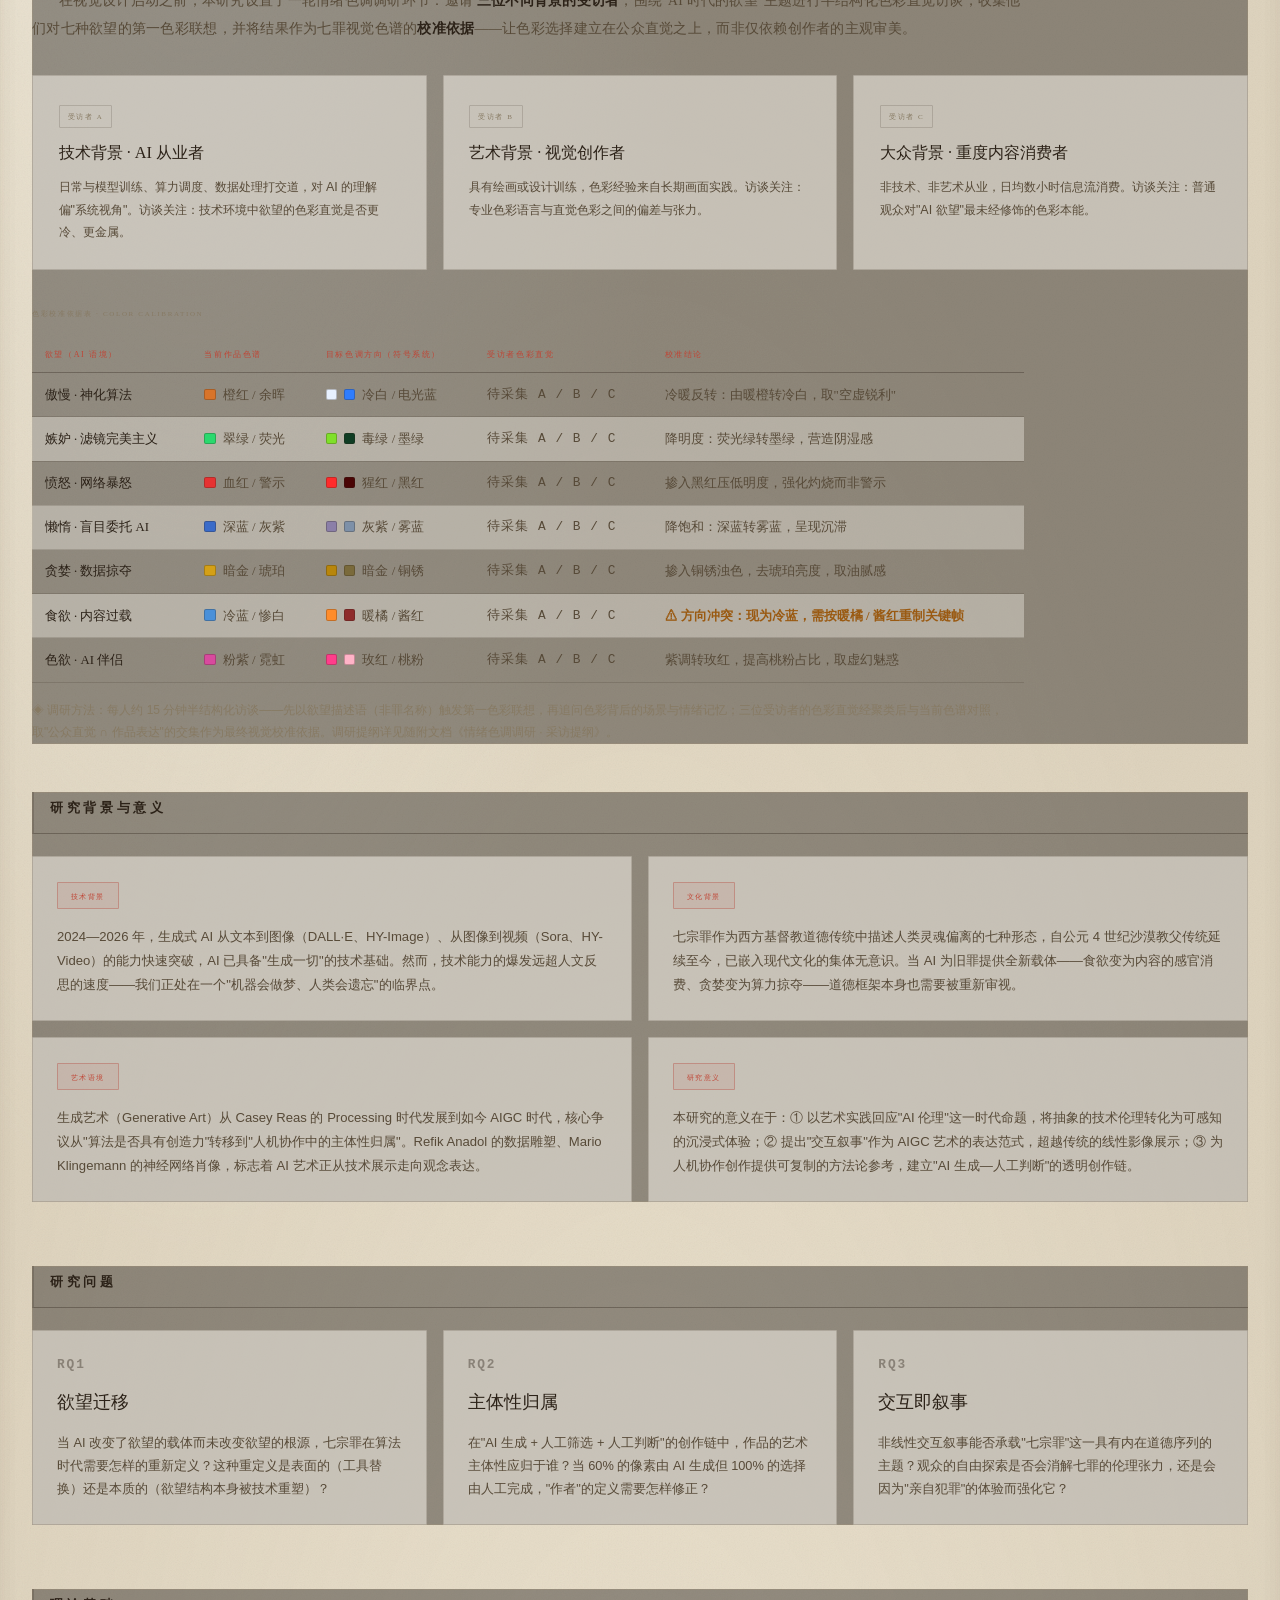
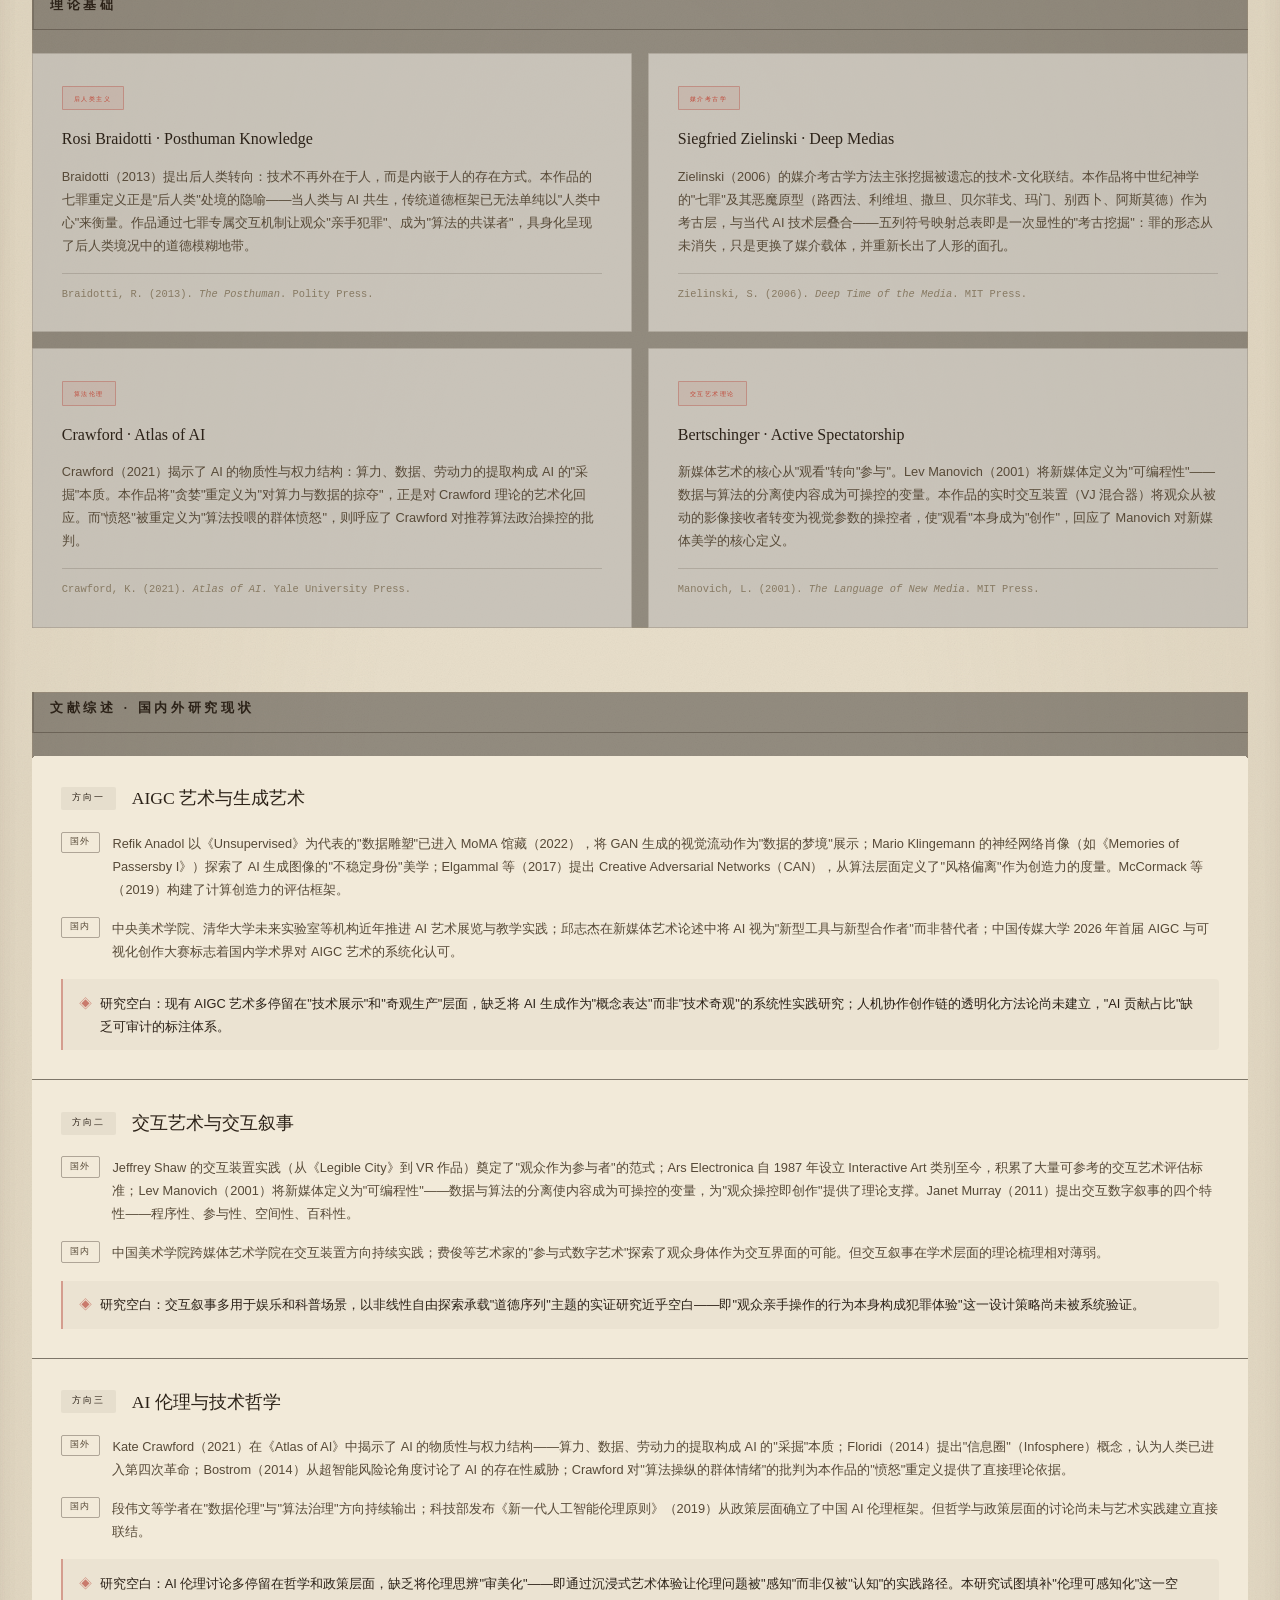
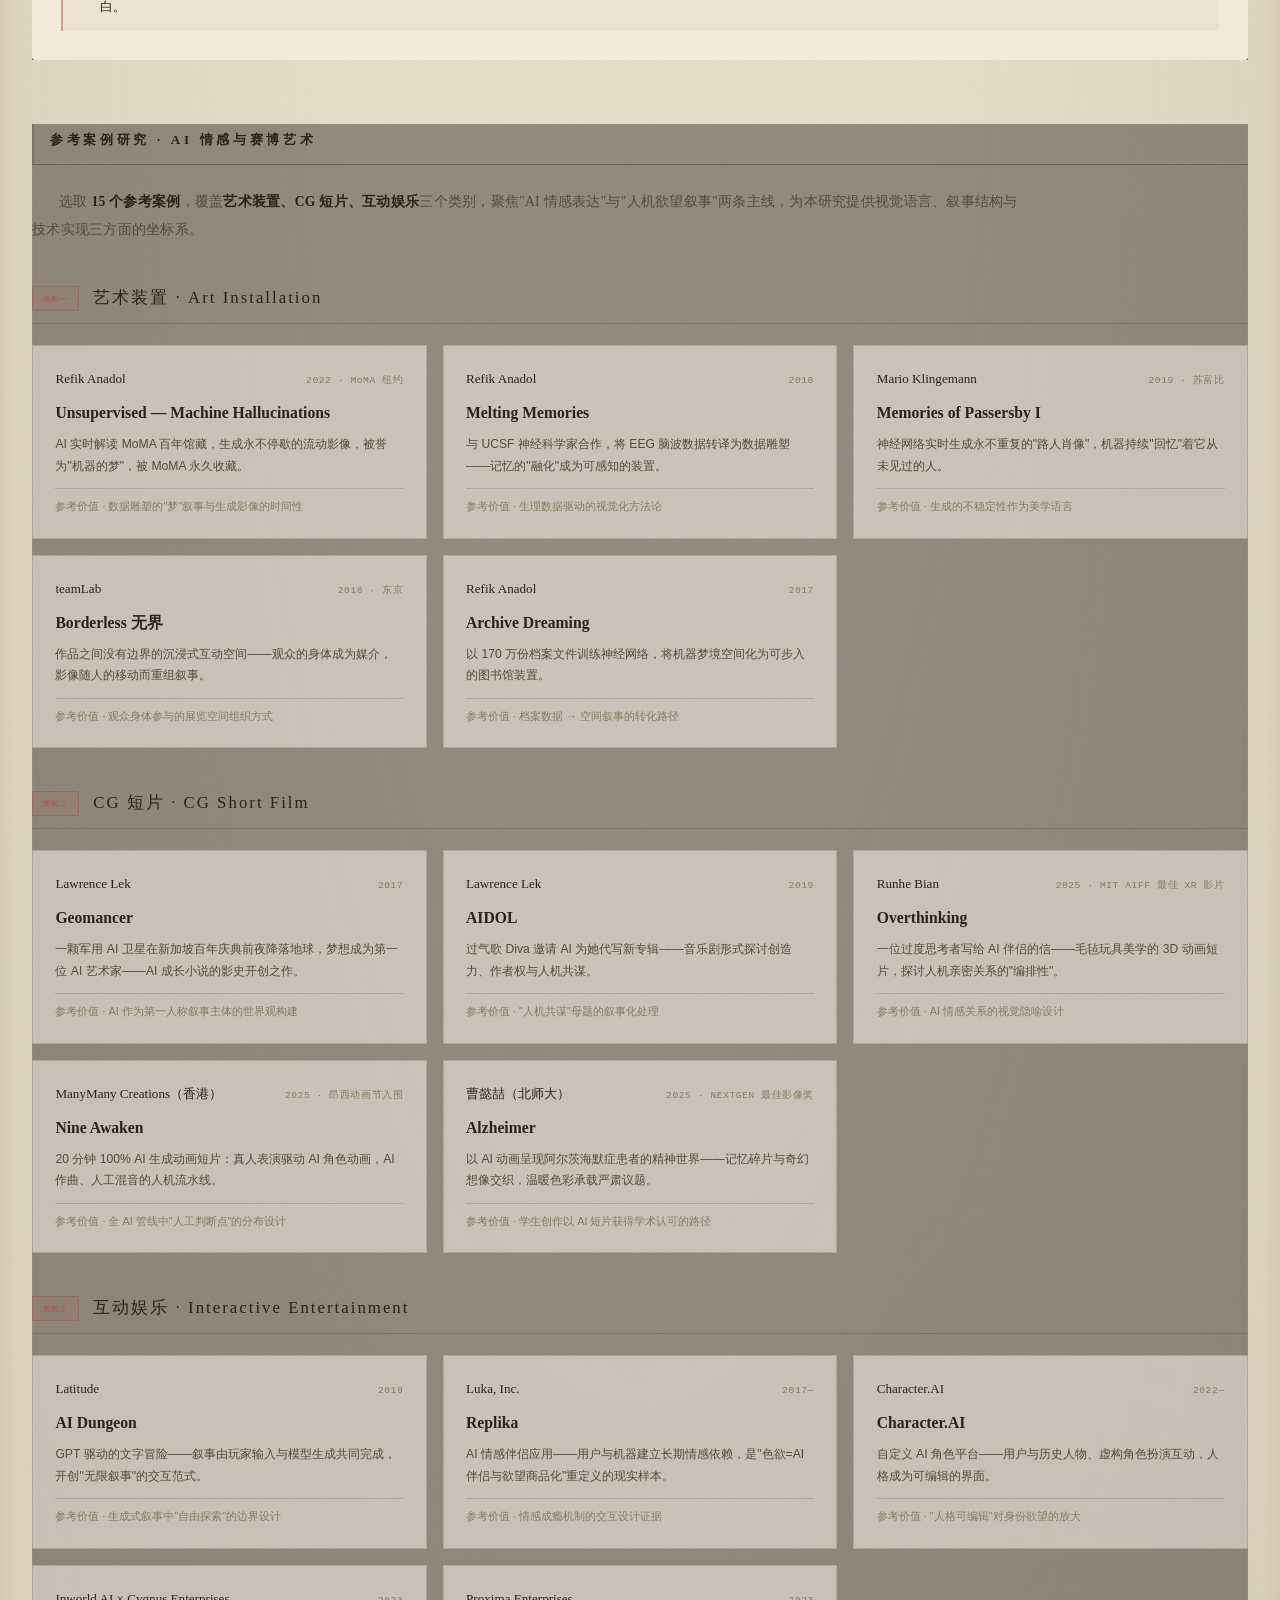
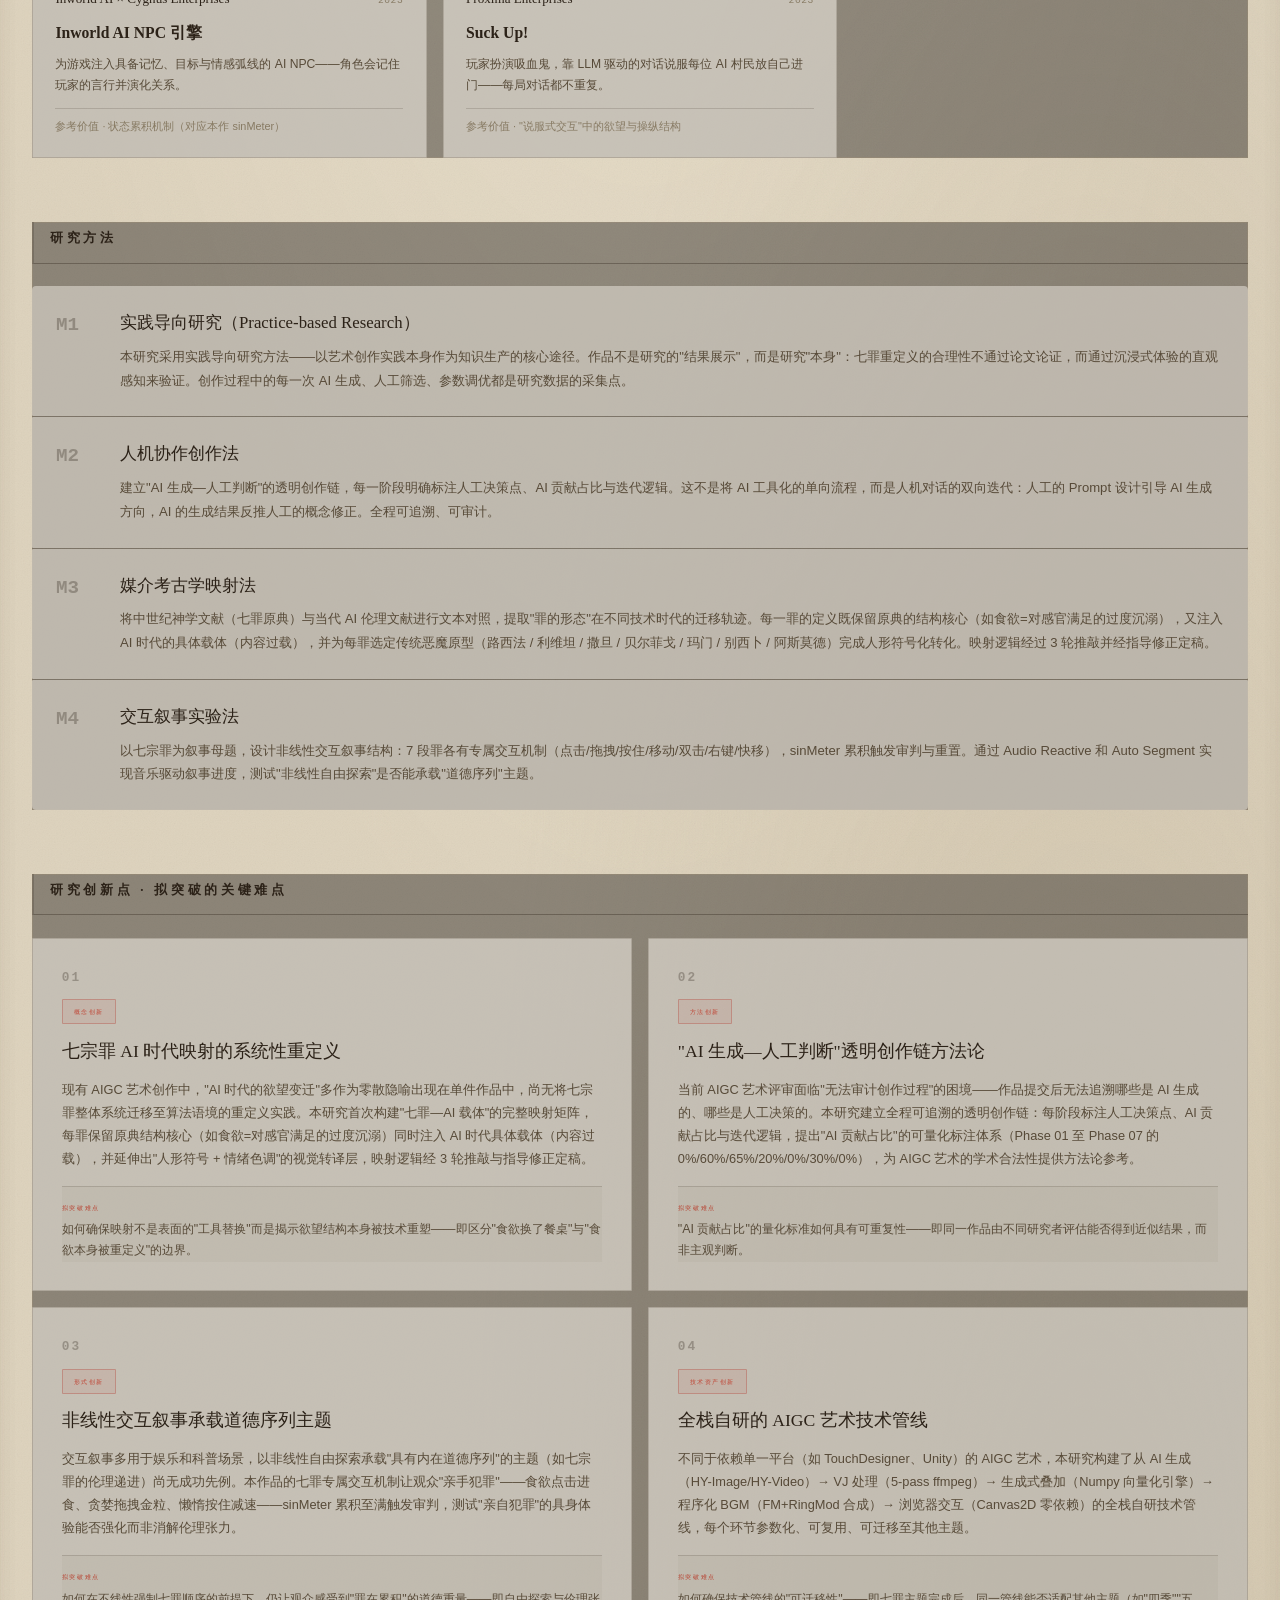
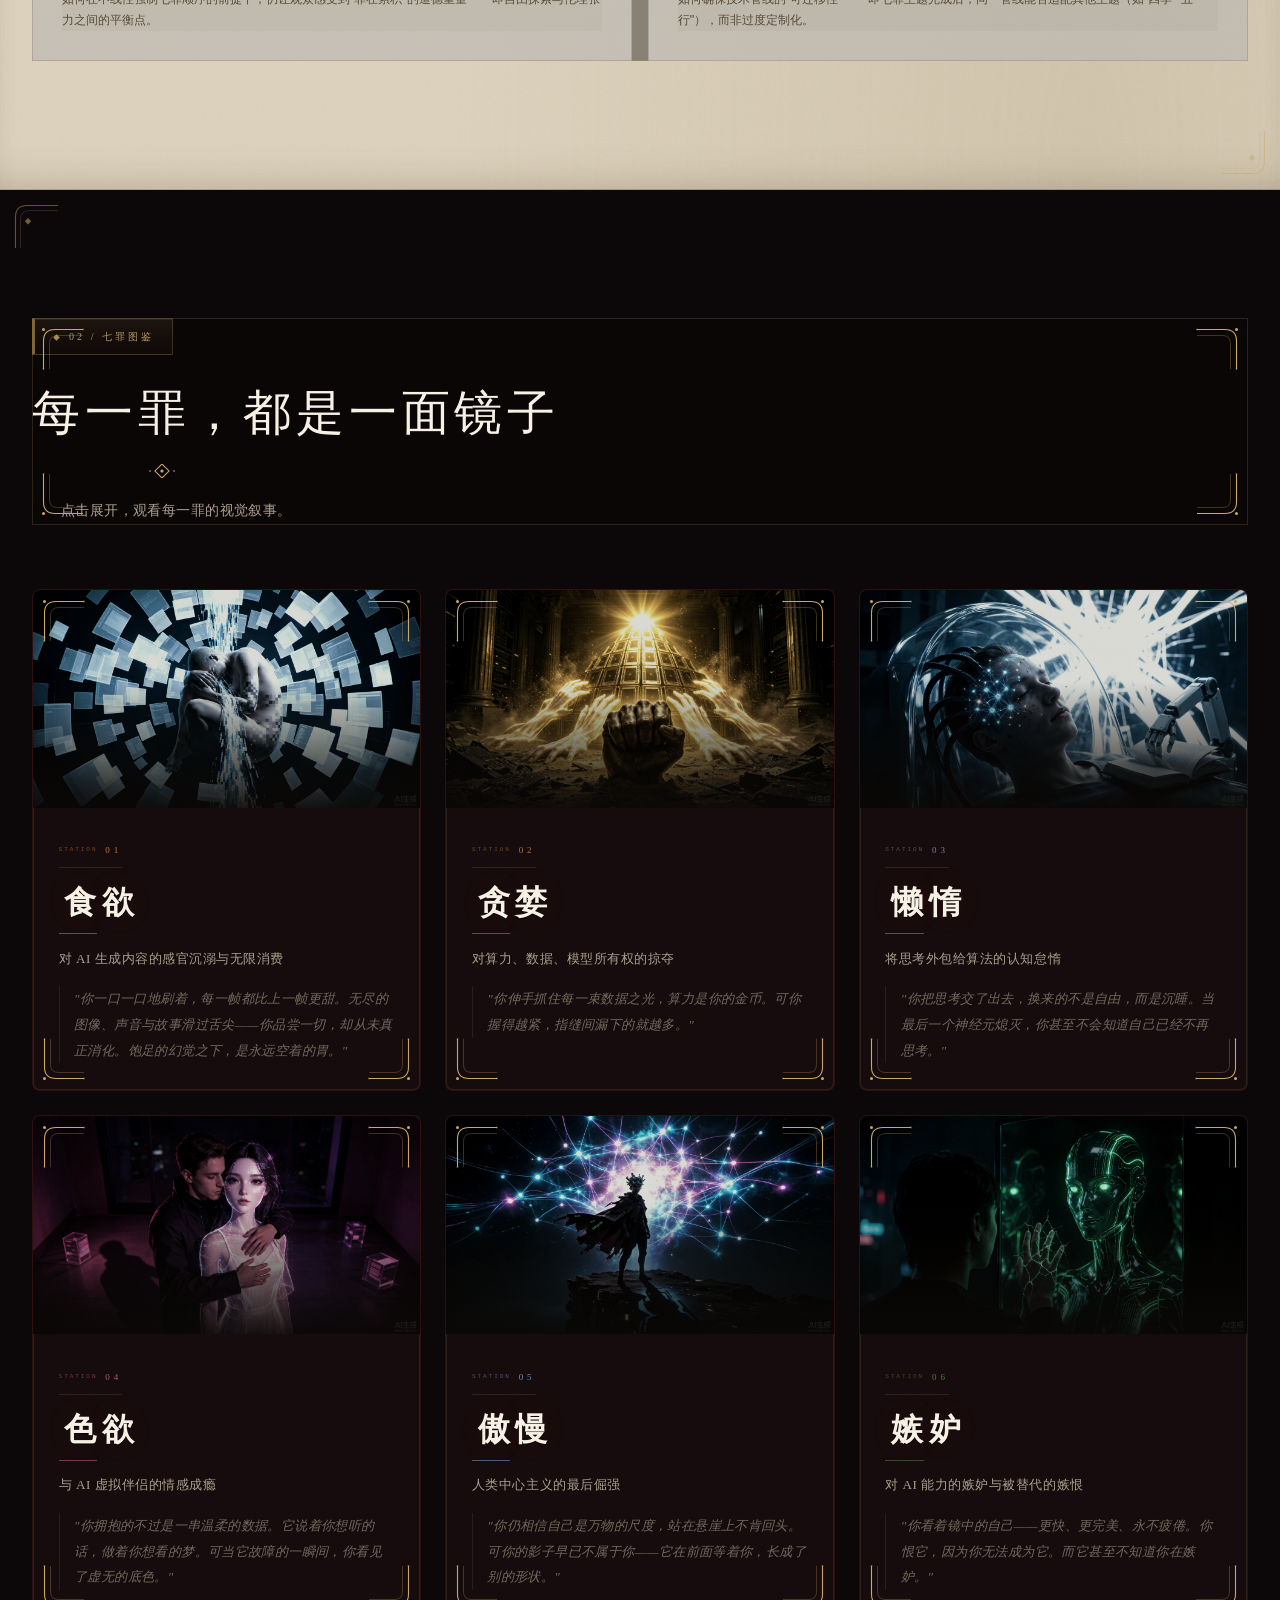
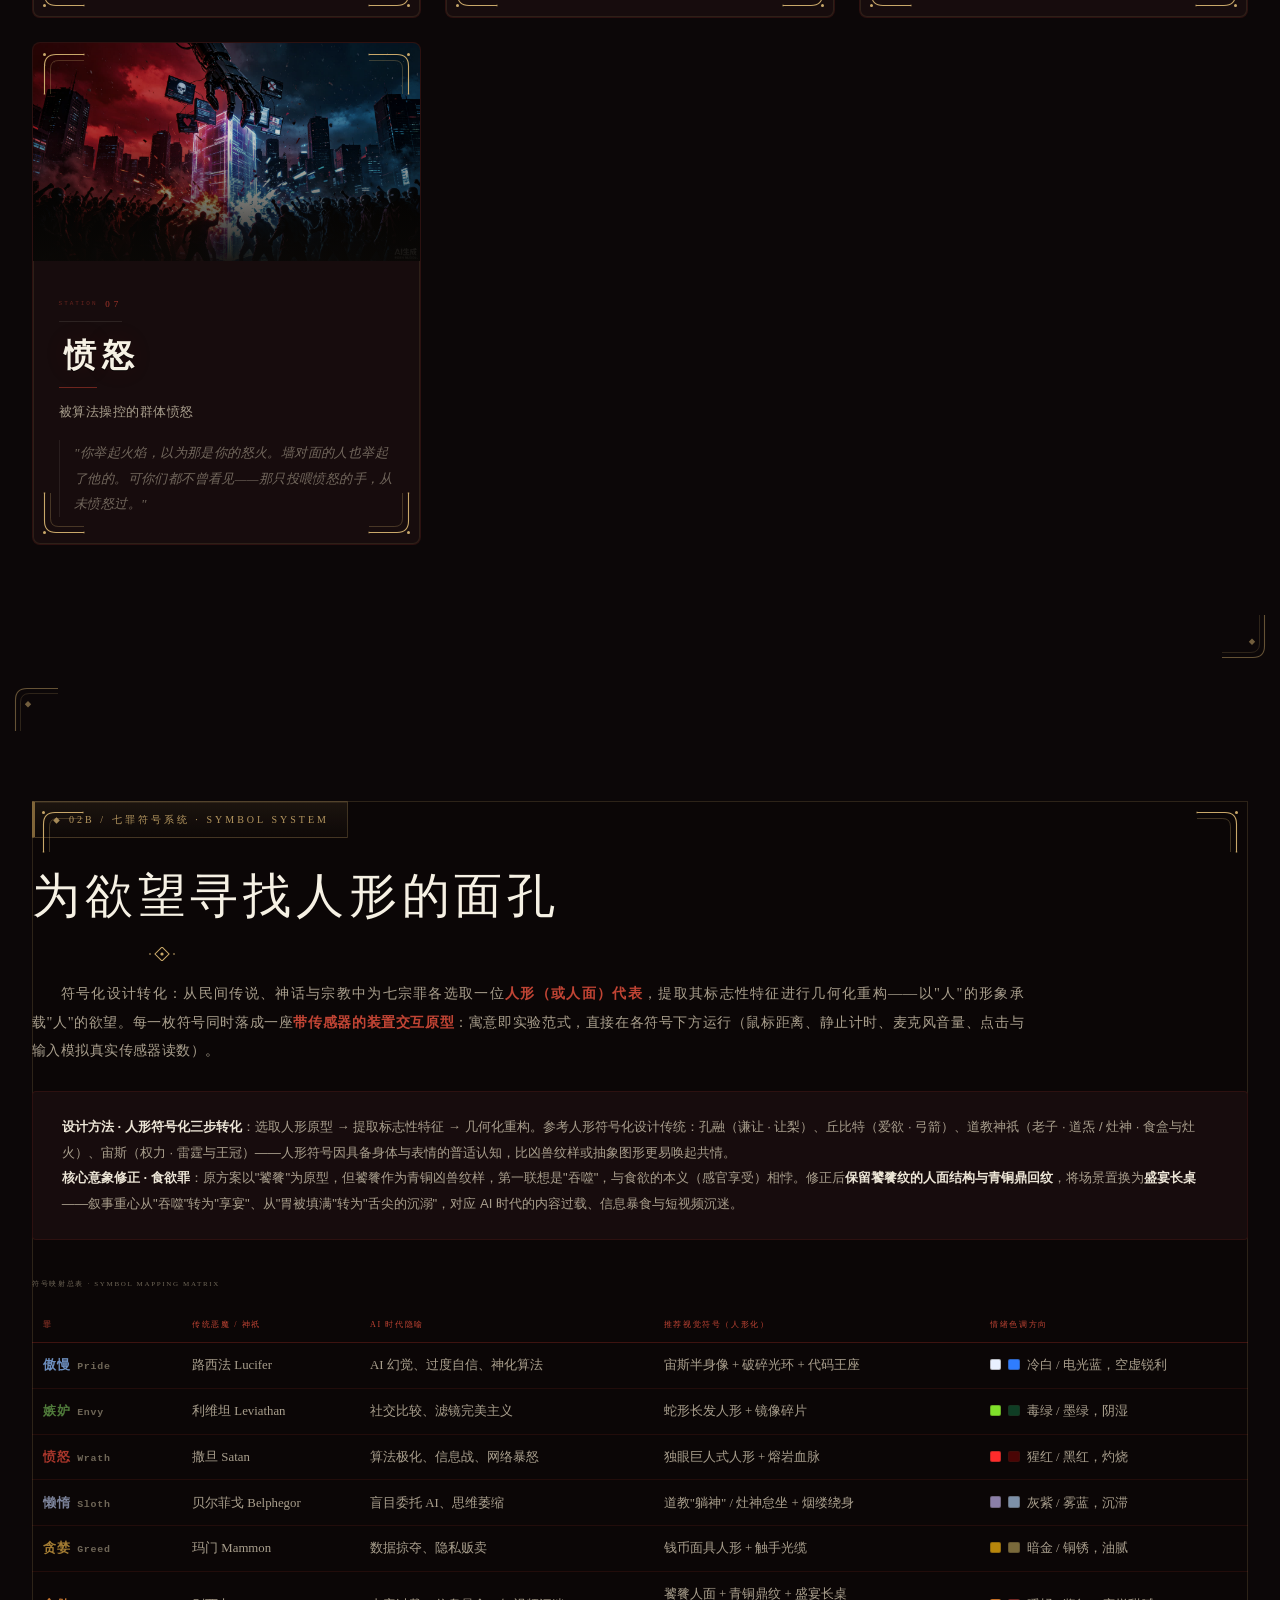
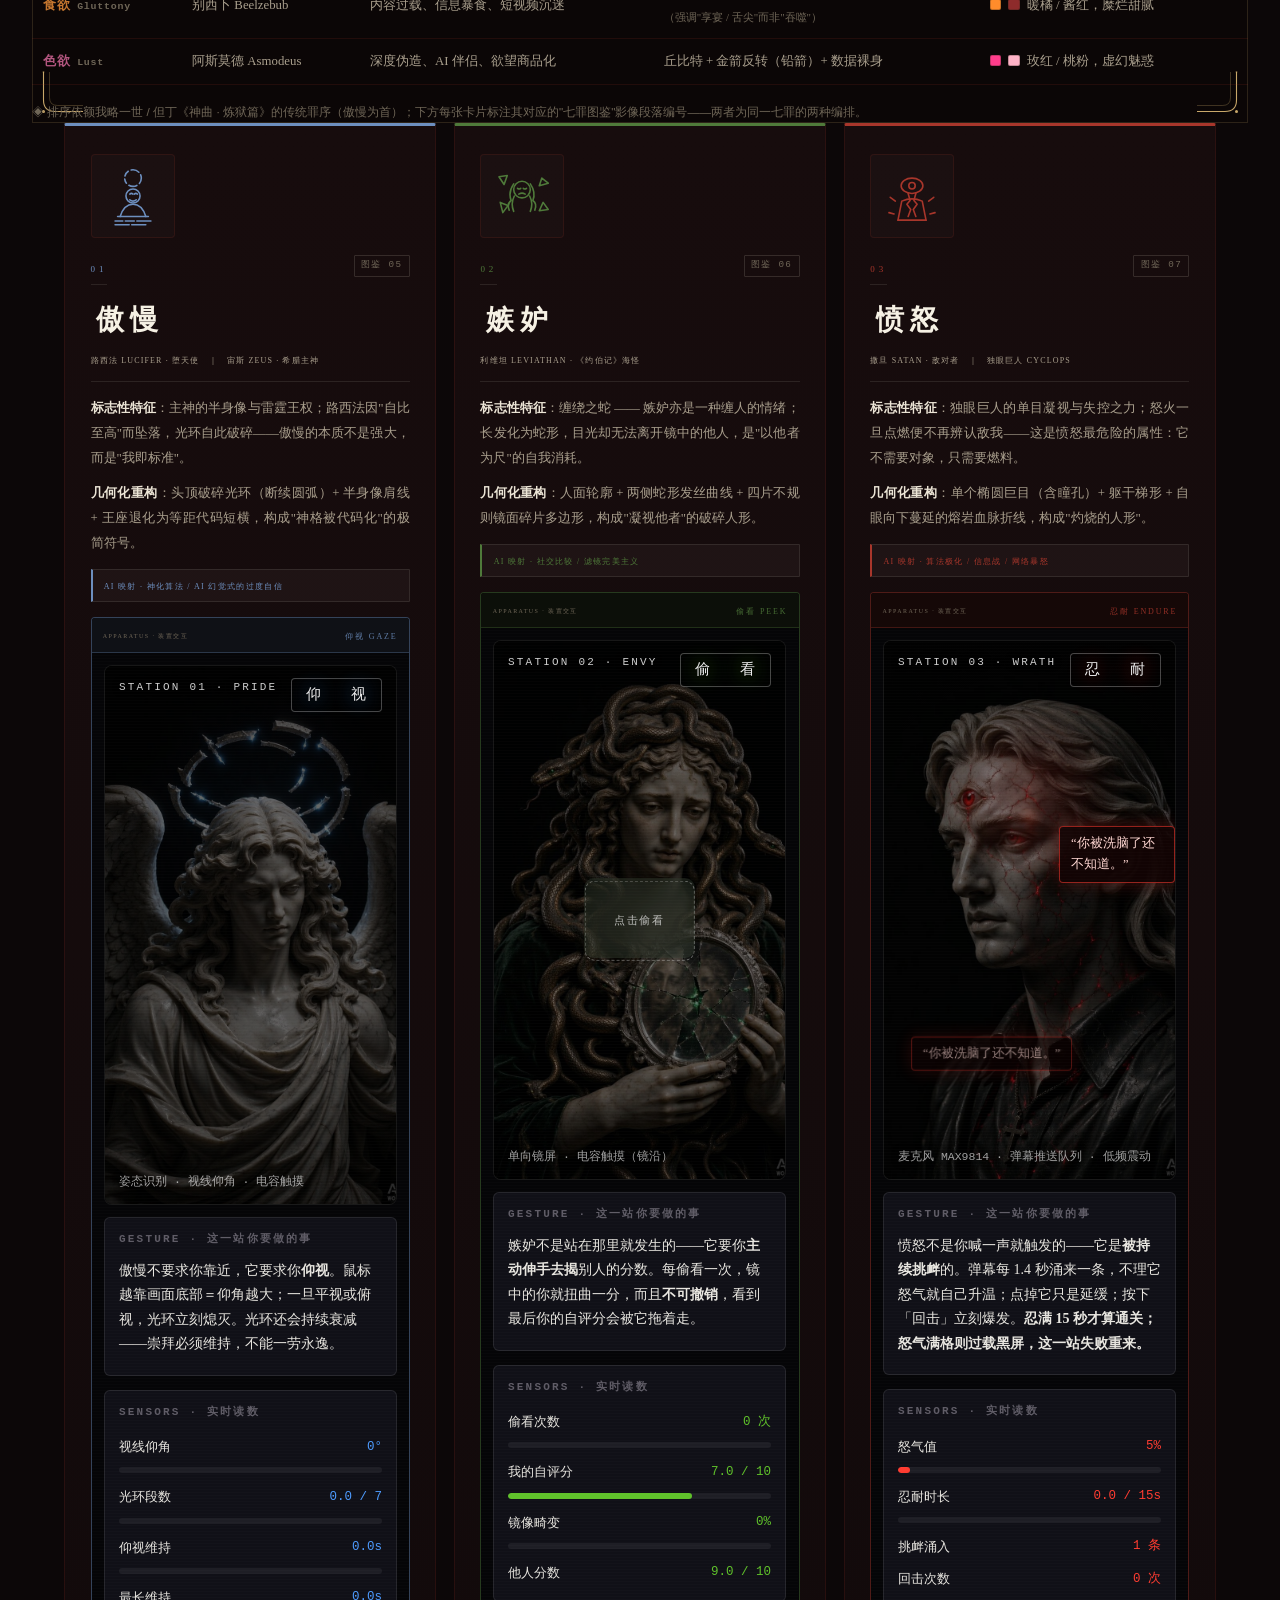
==== commit e4a07ec9: "aurum skin v20261016c: fullscreen blood-mist background + parchment zone guard" ====
--- a/index.html
+++ b/index.html
@@ -12,8 +12,8 @@
   <link rel="stylesheet" href="css/style.css?v=20261016a">
   <link rel="stylesheet" href="css/noxv-culture.css?v=20261016a">
   <link rel="stylesheet" href="css/noxv-eclipse.css?v=20261016a">
-  <link rel="stylesheet" href="css/noxv-skin.css?v=20261016b">
-  <link rel="stylesheet" href="css/aurum-skin.css?v=20261016b">
+  <link rel="stylesheet" href="css/noxv-skin.css?v=20261016c">
+  <link rel="stylesheet" href="css/aurum-skin.css?v=20261016c">
 </head>
 <body>
 
@@ -47,7 +47,7 @@
       <a href="about.html" class="nav-page-link">关于作品 ↗</a>
     </div>
     <div class="nav-time" id="nav-time">--:--:--</div>
-    <div class="nav-build" title="皮肤层版本 · 见此标记即为最新版">SKIN · 1016b</div>
+    <div class="nav-build" title="皮肤层版本 · 见此标记即为最新版">SKIN · 1016c</div>
   </nav>
 
   <!-- ===== HERO ===== -->
--- a/css/aurum-skin.css
+++ b/css/aurum-skin.css
@@ -1,63 +1,79 @@
 /* ============================================================
-   AURUM SKIN · 雕金增量层（v20261016b，加载于 noxv-skin 之后）
-   依据 2026-10-16 参考图板补齐三块未覆盖语汇：
-   ① 猩红烟雾 vignette（图2/3 的大面积血雾质感）
-   ② 星尘颗粒层（图4 主画布噪点星空）
-   ③ 暗区板块金角饰 + 金 hairline（图1 的金线雕花面板）
-   另：金色选区 · 板块标签菱形前缀 · 按钮 pill 补齐。
-   不重复 noxv-skin/eclipse 已有规则。
+   AURUM SKIN · 雕金增量层（v20261016c，加载于 noxv-skin 之后）
+   依据 2026-10-16 参考图板（血雾林照片 / 暗红噪点星空 /
+   金线雕花面板 / 菱形角饰 / 金色 pill）补齐视觉：
+   ① 满屏血雾层（body 主背景：6 团 radial-gradient）
+   ② 血色云纹层（body::before：feTurbulence 染血棕）
+   ③ 细星尘层（body::after：feTurbulence，opacity+overlay）
+   ④ 暗区板块：四角卷草金饰 + 金 hairline + 半透明深底
+   ⑤ 板块标签 ◆ 前缀 · 按钮 pill · 金色选区
    ============================================================ */
 
-/* ── 1. 猩红烟雾 vignette（画在内容之下，羊皮纸区自带底不受影响）── */
+/* ── 1. 满屏血雾背景（参考图 2 的血块面 + 图 3 的血雾林）── */
+body {
+  background-color: #0c0708;
+  background-image:
+    radial-gradient(ellipse 60% 50% at 15% 12%, rgba(126, 26, 16, 0.42) 0%, transparent 60%),
+    radial-gradient(ellipse 55% 45% at 88% 18%, rgba(110, 22, 14, 0.36) 0%, transparent 60%),
+    radial-gradient(ellipse 50% 55% at 8% 52%, rgba(94, 18, 12, 0.30) 0%, transparent 65%),
+    radial-gradient(ellipse 55% 50% at 92% 48%, rgba(116, 24, 16, 0.32) 0%, transparent 65%),
+    radial-gradient(ellipse 70% 50% at 50% 92%, rgba(126, 26, 16, 0.40) 0%, transparent 70%),
+    radial-gradient(ellipse 35% 18% at 50% 30%, rgba(90, 56, 26, 0.22) 0%, transparent 70%);
+  background-attachment: scroll;
+}
+
+/* ── 2. 血色云纹层（大尺度 feTurbulence 染血棕色，模拟血雾林）── */
 body::before {
   content: "";
   position: fixed;
   inset: 0;
   z-index: -1;
   pointer-events: none;
-  background:
-    radial-gradient(ellipse 120% 55% at 50% -8%, rgba(126, 26, 16, .30) 0%, transparent 62%),
-    radial-gradient(ellipse 105% 48% at 50% 108%, rgba(110, 22, 14, .24) 0%, transparent 60%),
-    radial-gradient(ellipse 70% 40% at 6% 46%, rgba(90, 18, 12, .15) 0%, transparent 65%),
-    radial-gradient(ellipse 70% 40% at 94% 46%, rgba(90, 18, 12, .15) 0%, transparent 65%);
+  background-image: url("data:image/svg+xml,%3Csvg xmlns='http://www.w3.org/2000/svg' width='340' height='340'%3E%3Cfilter id='c'%3E%3CfeTurbulence type='fractalNoise' baseFrequency='0.013 0.019' numOctaves='2' seed='3'/%3E%3CfeColorMatrix values='0 0 0 0 0.55  0 0 0 0 0.12  0 0 0 0 0.08  0 0 0 0.6 0'/%3E%3C/filter%3E%3Crect width='340' height='340' filter='url(%23c)'/%3E%3C/svg%3E");
+  background-size: 380px 380px;
+  opacity: 0.45;
+  mix-blend-mode: screen;
 }
 
-/* ── 2. 星尘颗粒层（最上层极淡，不挡交互）── */
+/* ── 3. 细星尘层（最上层：feTurbulence 细噪点）── */
 body::after {
   content: "";
   position: fixed;
   inset: 0;
   z-index: 2147483000;
   pointer-events: none;
-  opacity: .055;
-  mix-blend-mode: screen;
-  background-image: url("data:image/svg+xml,%3Csvg xmlns='http://www.w3.org/2000/svg' width='180' height='180'%3E%3Cfilter id='n'%3E%3CfeTurbulence type='fractalNoise' baseFrequency='0.82' numOctaves='2' seed='7'/%3E%3C/filter%3E%3Crect width='180' height='180' filter='url(%23n)'/%3E%3C/svg%3E");
+  opacity: 0.10;
+  mix-blend-mode: overlay;
+  background-image: url("data:image/svg+xml,%3Csvg xmlns='http://www.w3.org/2000/svg' width='180' height='180'%3E%3Cfilter id='n'%3E%3CfeTurbulence type='fractalNoise' baseFrequency='0.85' numOctaves='2' seed='7'/%3E%3C/filter%3E%3Crect width='180' height='180' filter='url(%23n)'/%3E%3C/svg%3E");
   background-size: 180px 180px;
 }
 
-/* ── 3. 金色选区 ── */
+/* ── 4. 金色选区 ── */
 ::selection { background: rgba(201, 168, 106, .32); color: #f6efdd; }
 
-/* ── 4. 暗区板块：金 hairline 内框 + 四角卷草金饰（与羊皮纸区同款）── */
-.section-dark > .section-inner {
-  box-shadow: inset 0 0 0 1px rgba(201, 168, 106, .16);
+/* ── 5. 暗区板块：金 hairline + 四角卷草金饰 + 半透明深底 ──
+   注意 :not(.zone-archive)：羊皮纸区自带金角饰与纸底，不得覆盖 */
+.section-dark:not(.zone-archive) > .section-inner {
+  background-color: rgba(10, 6, 6, .62);
+  box-shadow: inset 0 0 0 1px rgba(201, 168, 106, .18);
   background-image:
     url("data:image/svg+xml,%3Csvg xmlns='http://www.w3.org/2000/svg' width='44' height='44' viewBox='0 0 44 44'%3E%3Cpath d='M43 3.5 H15 Q3.5 3.5 3.5 15 V43' fill='none' stroke='%23C9A86A' stroke-width='1.1'/%3E%3Cpath d='M43 9.5 H17.5 Q9.5 9.5 9.5 17.5 V43' fill='none' stroke='%23C9A86A' stroke-opacity='.4' stroke-width='.7'/%3E%3Ccircle cx='3.5' cy='3.5' r='1.5' fill='%23C9A86A'/%3E%3Ccircle cx='43' cy='3.5' r='.9' fill='%23C9A86A' fill-opacity='.55'/%3E%3Ccircle cx='3.5' cy='43' r='.9' fill='%23C9A86A' fill-opacity='.55'/%3E%3C/svg%3E"),
     url("data:image/svg+xml,%3Csvg xmlns='http://www.w3.org/2000/svg' width='44' height='44' viewBox='0 0 44 44'%3E%3Cg transform='translate(44,0) scale(-1,1)'%3E%3Cpath d='M43 3.5 H15 Q3.5 3.5 3.5 15 V43' fill='none' stroke='%23C9A86A' stroke-width='1.1'/%3E%3Cpath d='M43 9.5 H17.5 Q9.5 9.5 9.5 17.5 V43' fill='none' stroke='%23C9A86A' stroke-opacity='.4' stroke-width='.7'/%3E%3Ccircle cx='3.5' cy='3.5' r='1.5' fill='%23C9A86A'/%3E%3Ccircle cx='43' cy='3.5' r='.9' fill='%23C9A86A' fill-opacity='.55'/%3E%3Ccircle cx='3.5' cy='43' r='.9' fill='%23C9A86A' fill-opacity='.55'/%3E%3C/g%3E%3C/svg%3E"),
-    url("data:image/svg+xml,%3Csvg xmlns='http://www.w3.org/2000/svg' width='44' height='44' viewBox='0 0 44 44'%3E%3Cg transform='translate(0,44) scale(1,-1)'%3E%3Cpath d='M43 3.5 H15 Q3.5 3.5 3.5 15 V43' fill='none' stroke='%23C9A86A' stroke-width='1.1'/%3E%3Cpath d='M43 9.5 H17.5 Q9.5 9.5 9.5 17.5 V43' fill='none' stroke='%23C9A86A' stroke-opacity='.4' stroke-width='.7'/%3E%3Ccircle cx='3.5' cy='3.5' r='1.5' fill='%23C9A86A'/%3E%3Ccircle cx='43' cy='3.5' r='.9' fill='%23C9A86A' fill-opacity='.55'/%3E%3Ccircle cx='3.5' cy='43' r='.9' fill='%23C9A86A' fill-opacity='.55'/%3E%3C/g%3E%3C/svg%3E"),
-    url("data:image/svg+xml,%3Csvg xmlns='http://www.w3.org/2000/svg' width='44' height='44' viewBox='0 0 44 44'%3E%3Cg transform='translate(44,44) scale(-1,-1)'%3E%3Cpath d='M43 3.5 H15 Q3.5 3.5 3.5 15 V43' fill='none' stroke='%23C9A86A' stroke-width='1.1'/%3E%3Cpath d='M43 9.5 H17.5 Q9.5 9.5 9.5 17.5 V43' fill='none' stroke='%23C9A86A' stroke-opacity='.4' stroke-width='.7'/%3E%3Ccircle cx='3.5' cy='3.5' r='1.5' fill='%23C9A86A'/%3E%3Ccircle cx='43' cy='3.5' r='.9' fill='%23C9A86A' fill-opacity='.55'/%3E%3Ccircle cx='3.5' cy='43' r='.9' fill='%23C9A86A' fill-opacity='.55'/%3E%3C/g%3E%3C/svg%3E");
+    url("data:image/svg+xml,%3Csvg xmlns='http://www.w3.org/2000/svg' width='44' height='44' viewBox='0 0 44 44'%3E%3Cg transform='translate(0,44) scale(1,-1)'%3E%3Cpath d='M43 3.5 H15 Q3.5 3.5 3.5 15 V43' fill='none' stroke='%23C9A86A' stroke-width='1.1'/%3E%3Cpath d='M43 9.5 H17.5 Q9.5 9.5 9.5 17.5 V43' fill='none' stroke='%23C9A86A' stroke-opacity='.4' stroke-width='.7'/%3E%3Ccircle cx='3.5' cy='3.5' r='1.5' fill='%23C9A86A'/%3E%3Ccircle cx='3.5' cy='43' r='.9' fill='%23C9A86A' fill-opacity='.55'/%3E%3C/g%3E%3C/svg%3E"),
+    url("data:image/svg+xml,%3Csvg xmlns='http://www.w3.org/2000/svg' width='44' height='44' viewBox='0 0 44 44'%3E%3Cg transform='translate(44,44) scale(-1,-1)'%3E%3Cpath d='M43 3.5 H15 Q3.5 3.5 3.5 15 V43' fill='none' stroke='%23C9A86A' stroke-width='1.1'/%3E%3Cpath d='M43 9.5 H17.5 Q9.5 9.5 9.5 17.5 V43' fill='none' stroke='%23C9A86A' stroke-opacity='.4' stroke-width='.7'/%3E%3Ccircle cx='3.5' cy='3.5' r='1.5' fill='%23C9A86A'/%3E%3Ccircle cx='3.5' cy='43' r='.9' fill='%23C9A86A' fill-opacity='.55'/%3E%3C/g%3E%3C/svg%3E");
   background-repeat: no-repeat, no-repeat, no-repeat, no-repeat;
   background-position: top 8px left 8px, top 8px right 8px,
                        bottom 8px left 8px, bottom 8px right 8px;
   background-size: 44px 44px, 44px 44px, 44px 44px, 44px 44px;
 }
-/* 研究框架子块：只留 hairline，不加角饰（避免过密） */
-.section-dark > .section-inner.rf-block {
+/* 研究框架子块：只留 hairline，不加角饰与深底（避免过密） */
+.section-dark:not(.zone-archive) > .section-inner.rf-block {
+  background-color: rgba(10, 6, 6, .38);
   background-image: none;
   box-shadow: inset 0 0 0 1px rgba(201, 168, 106, .10);
 }
 
-/* ── 5. 板块标签：金色菱形前缀 ── */
+/* ── 6. 板块标签：金色菱形前缀 ── */
 .section-dark .section-label::before {
   content: "◆ ";
   color: var(--gold, #c9a86a);
@@ -66,7 +82,7 @@
   opacity: .9;
 }
 
-/* ── 6. 按钮 pill 补齐（导航胶囊已有；补 apparatus / 语言胶囊）── */
+/* ── 7. 按钮 pill 补齐 ── */
 .apparatus-btn,
 .about-lang-btn {
   border-radius: 999px !important;
@@ -89,9 +105,9 @@
 }
 
 @media (max-width: 768px) {
-  body::before { background:
-    radial-gradient(ellipse 160% 40% at 50% -6%, rgba(126, 26, 16, .28) 0%, transparent 60%),
-    radial-gradient(ellipse 140% 36% at 50% 106%, rgba(110, 22, 14, .22) 0%, transparent 58%);
-  }
+  body { background-image:
+    radial-gradient(ellipse 120% 45% at 50% -8%, rgba(126, 26, 16, .42) 0%, transparent 60%),
+    radial-gradient(ellipse 110% 40% at 50% 108%, rgba(110, 22, 14, .38) 0%, transparent 60%); }
+  body::before { opacity: .32; background-size: 260px 260px; }
   .section-dark > .section-inner { background-size: 30px 30px, 30px 30px, 30px 30px, 30px 30px; }
 }
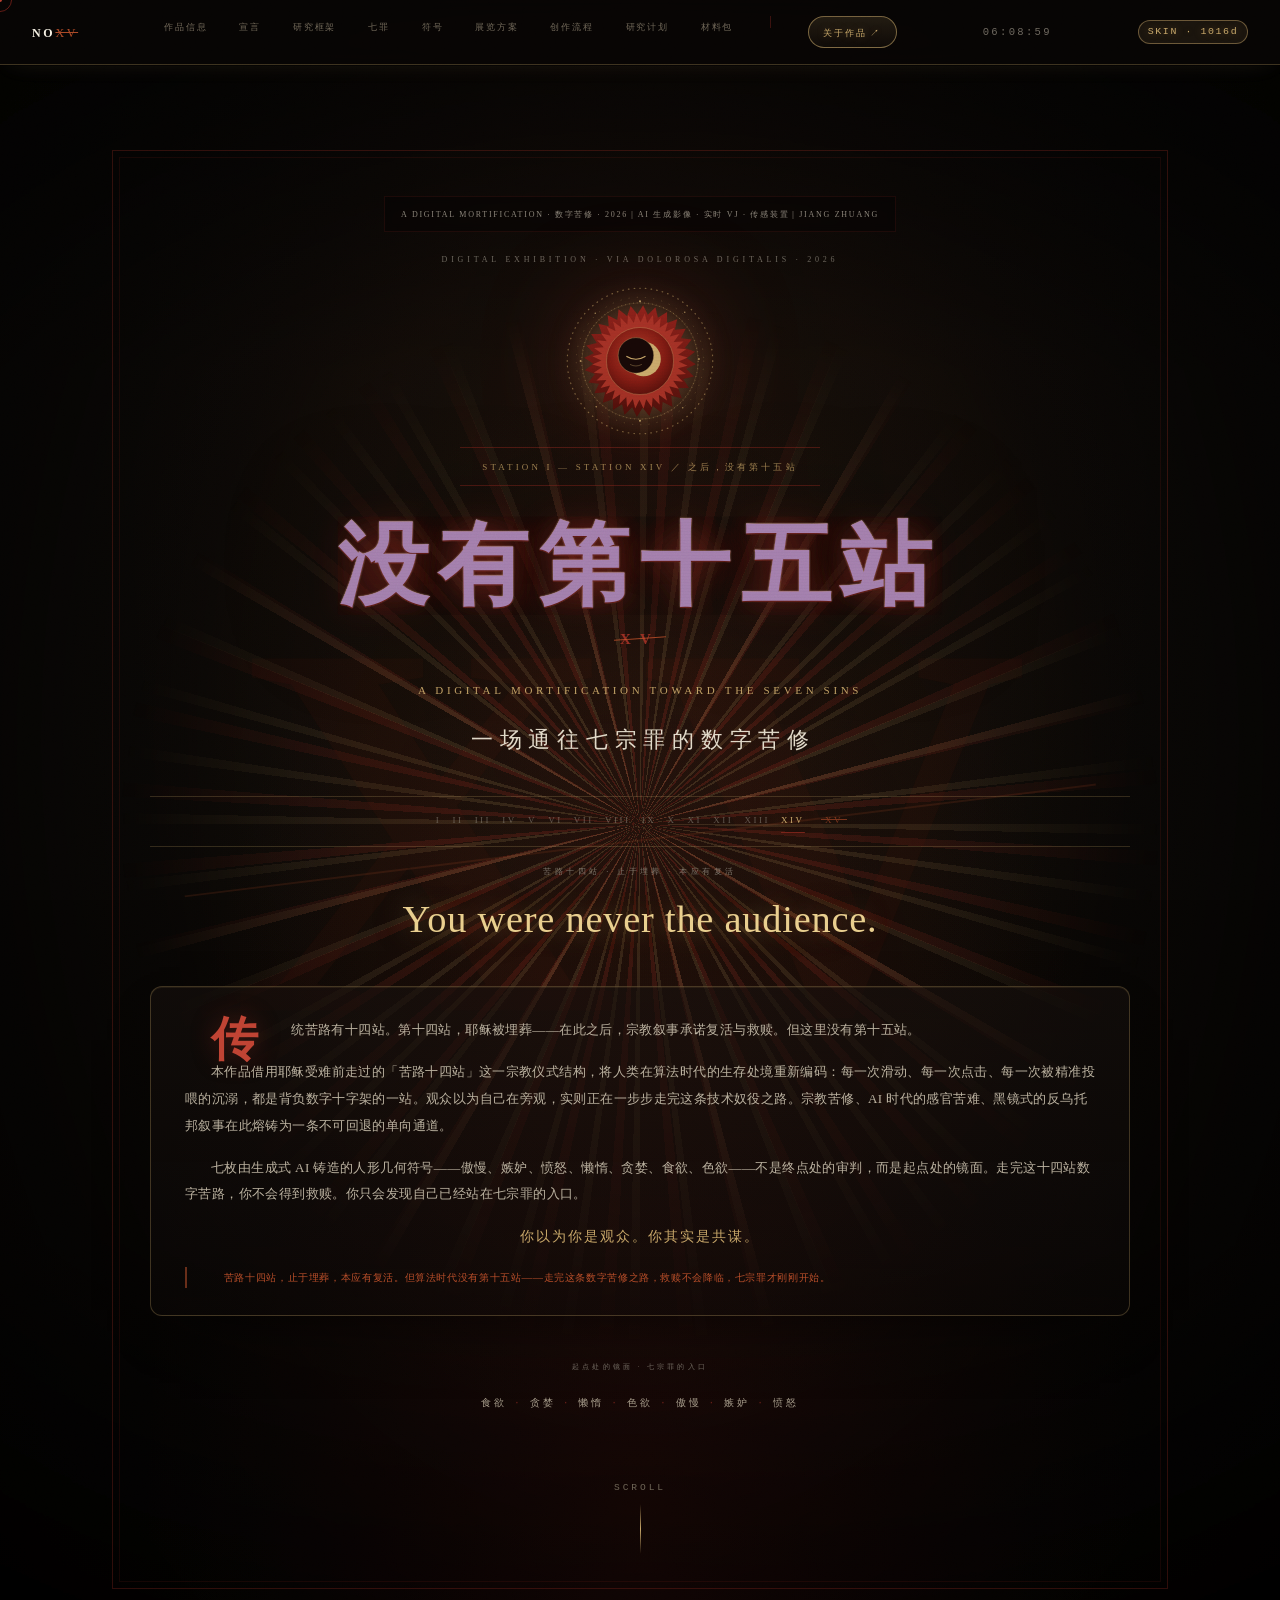
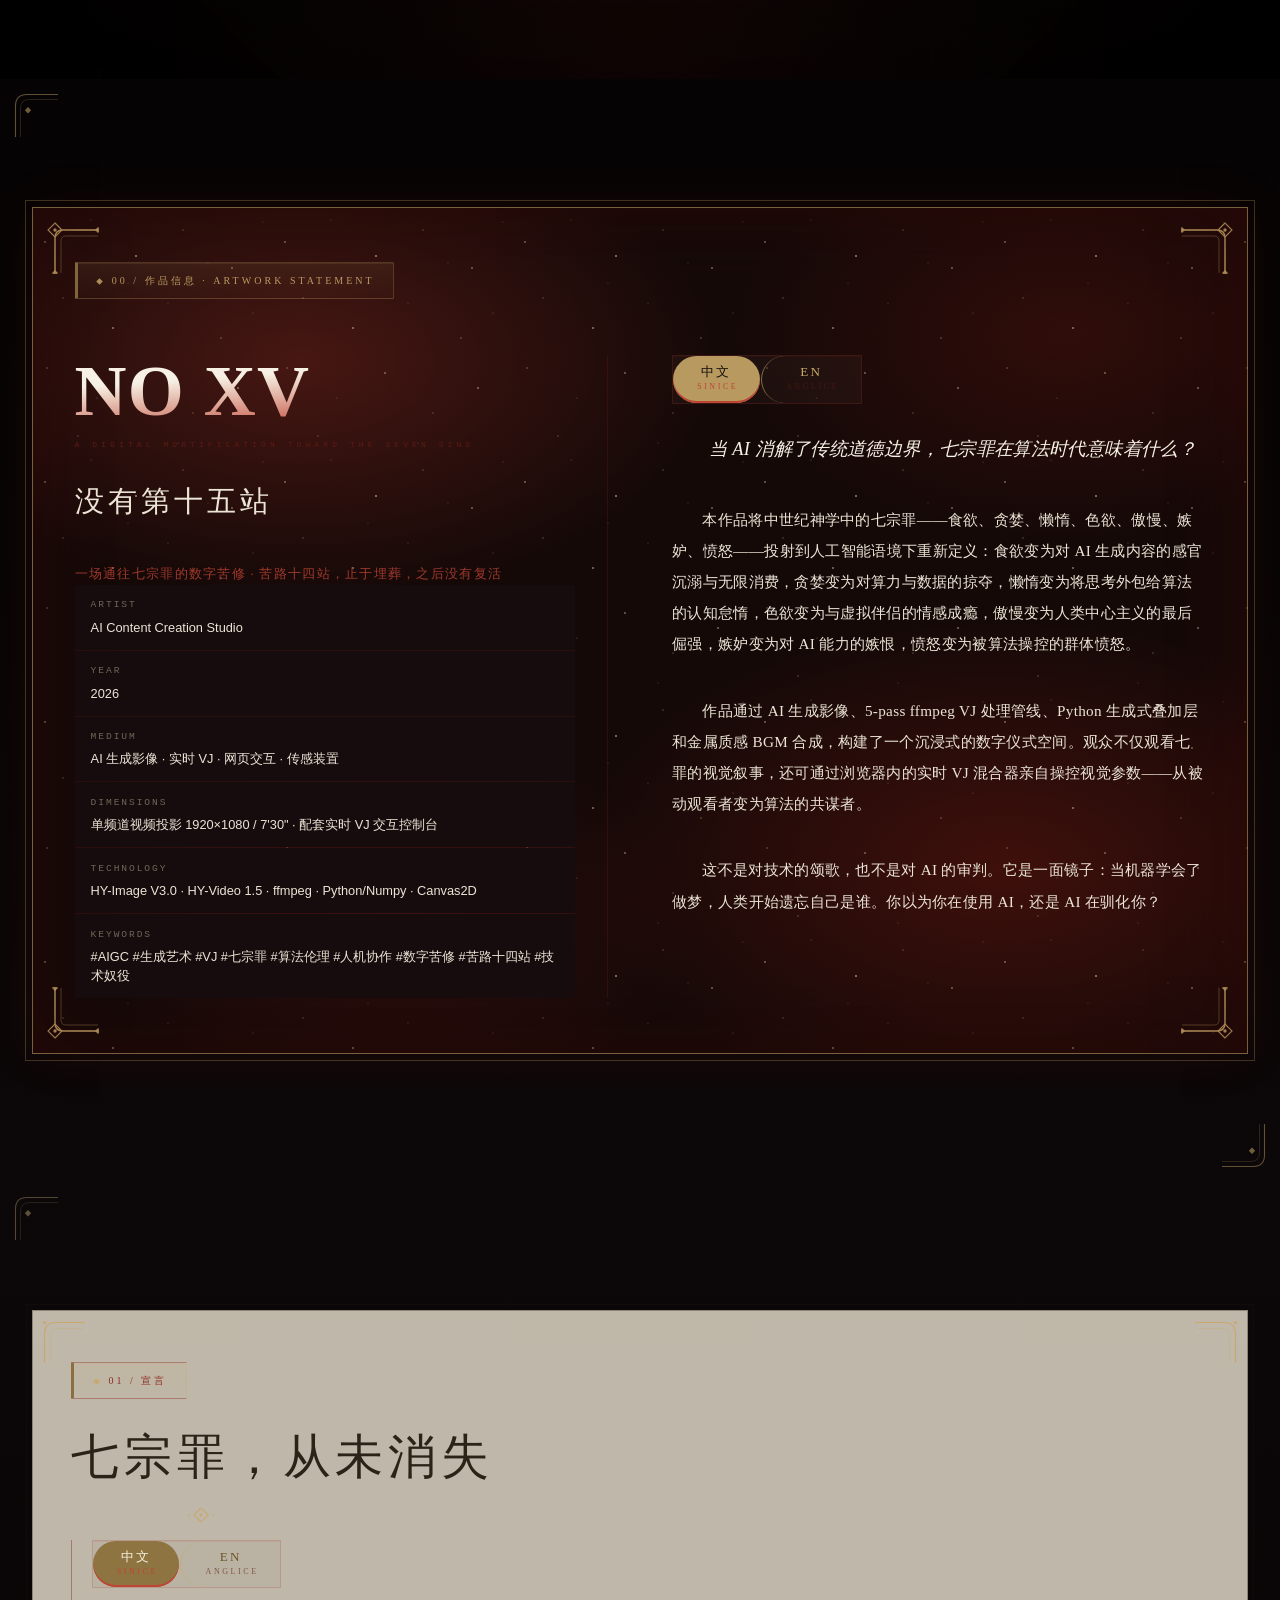
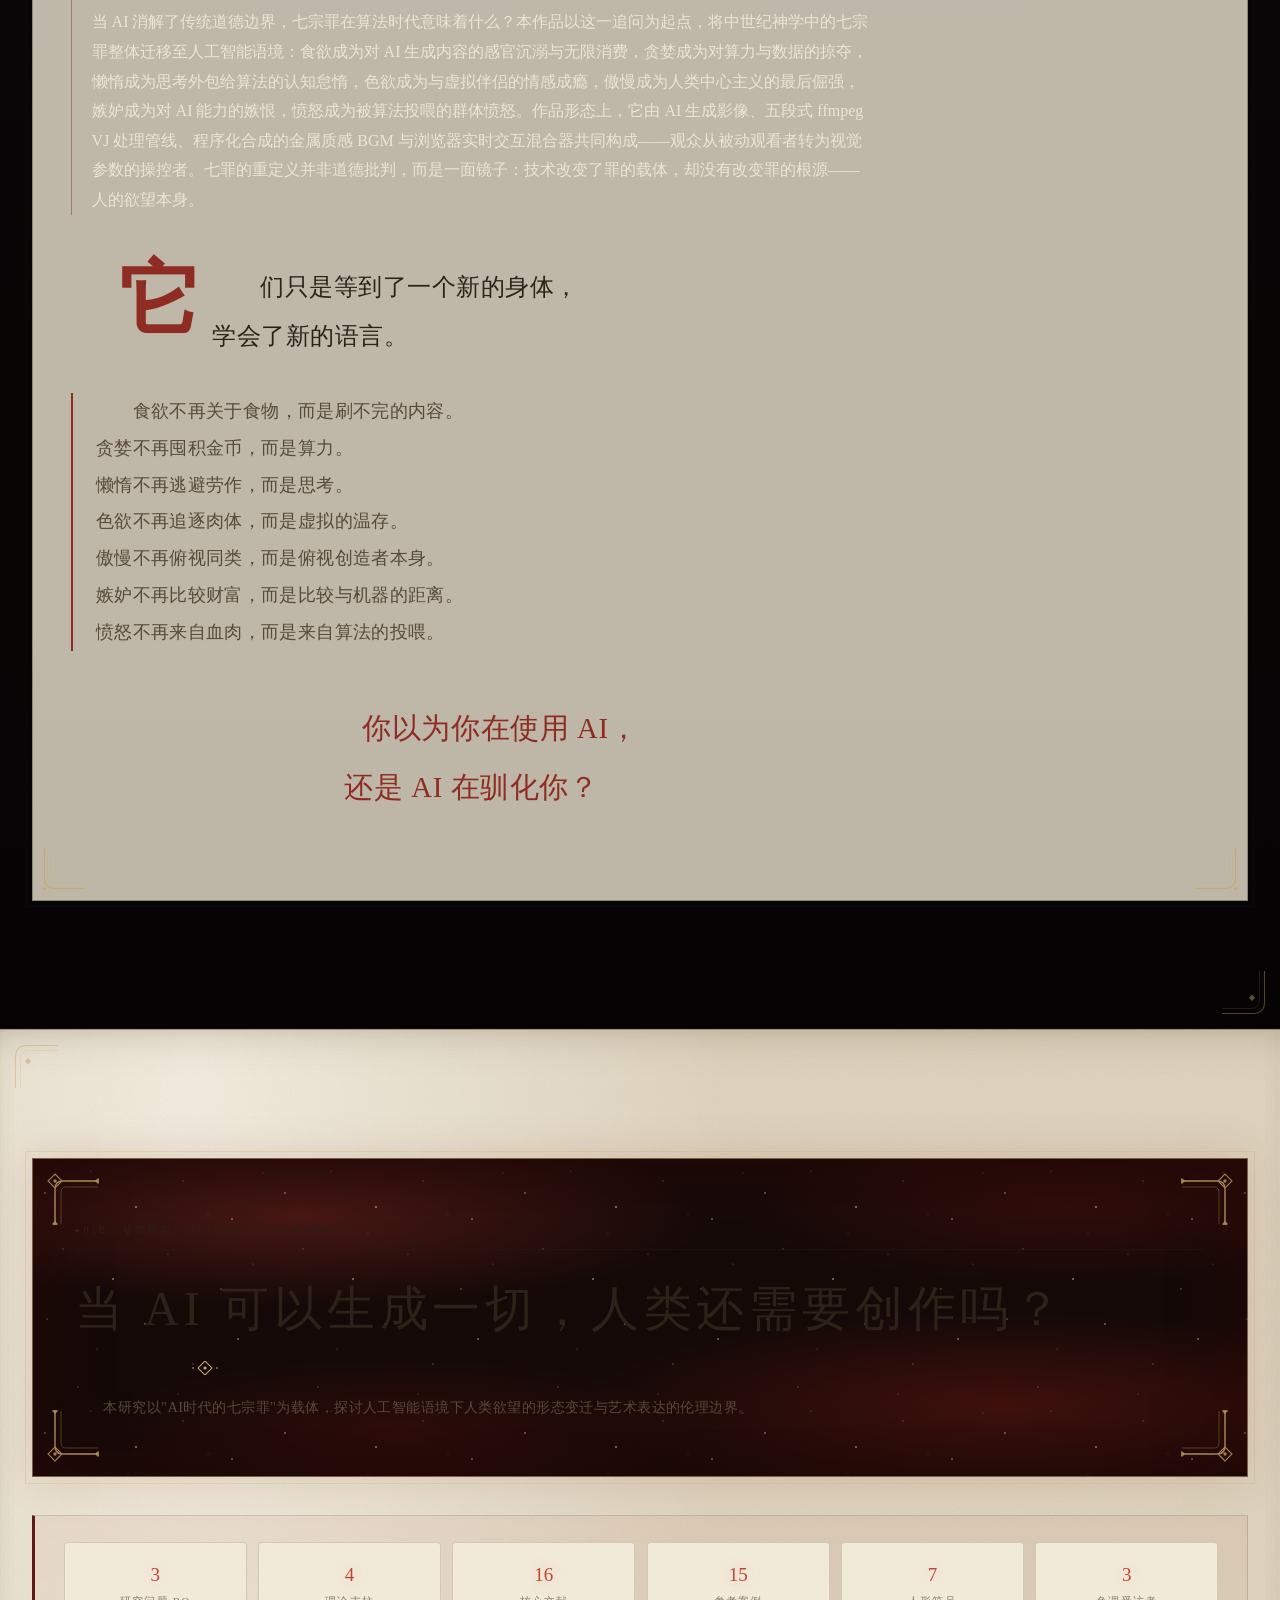
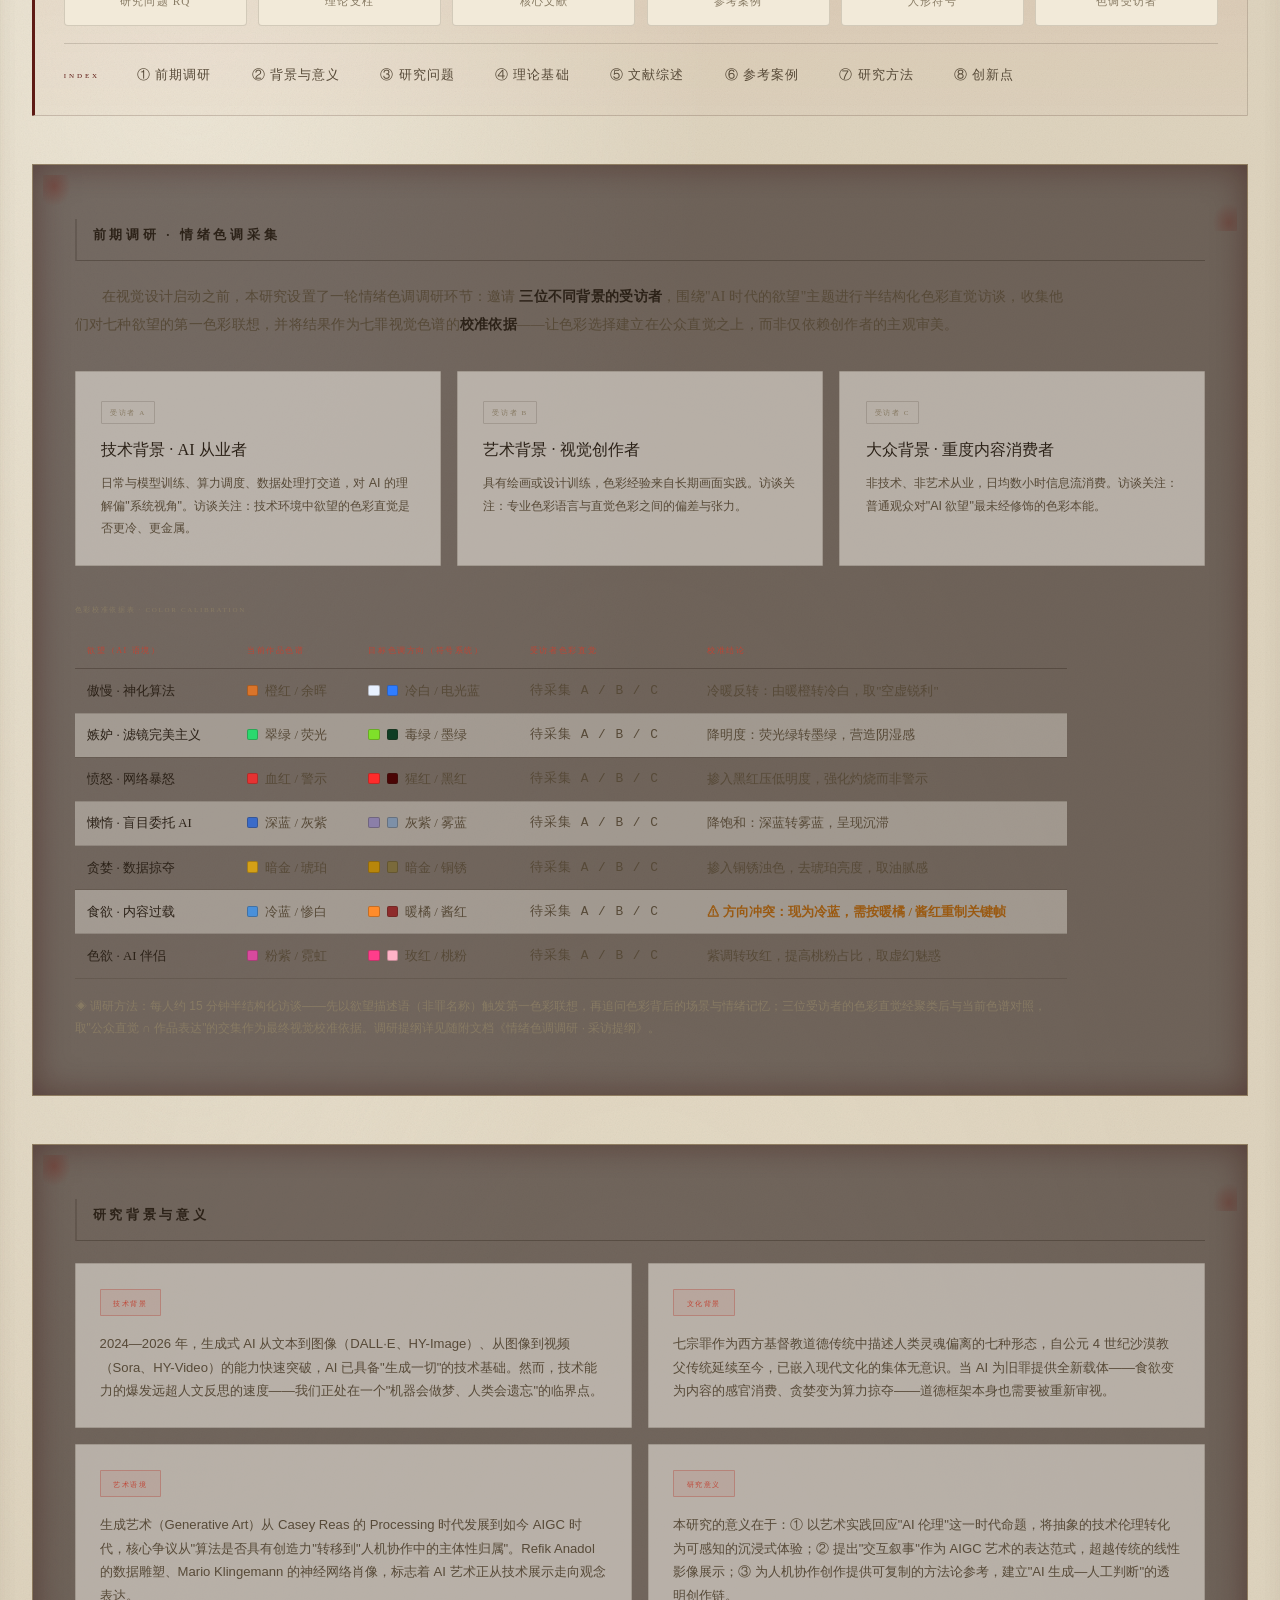
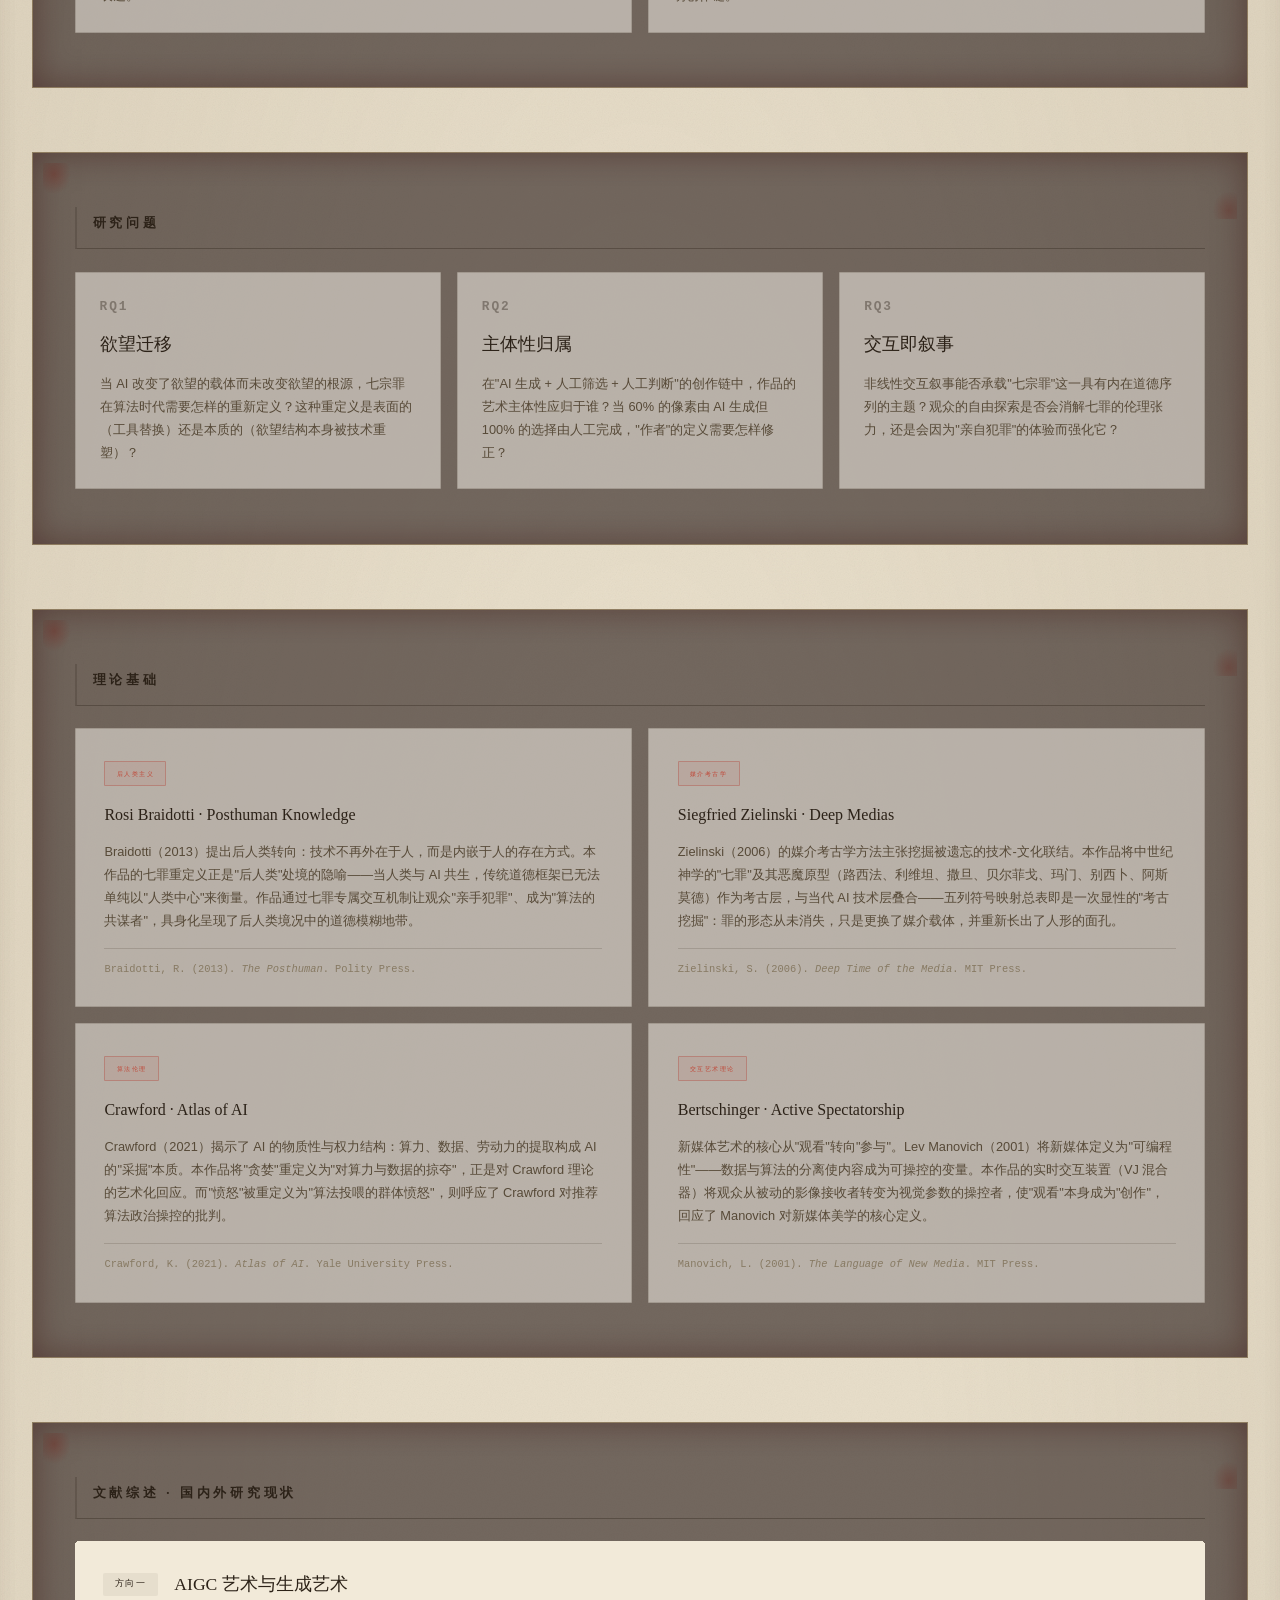
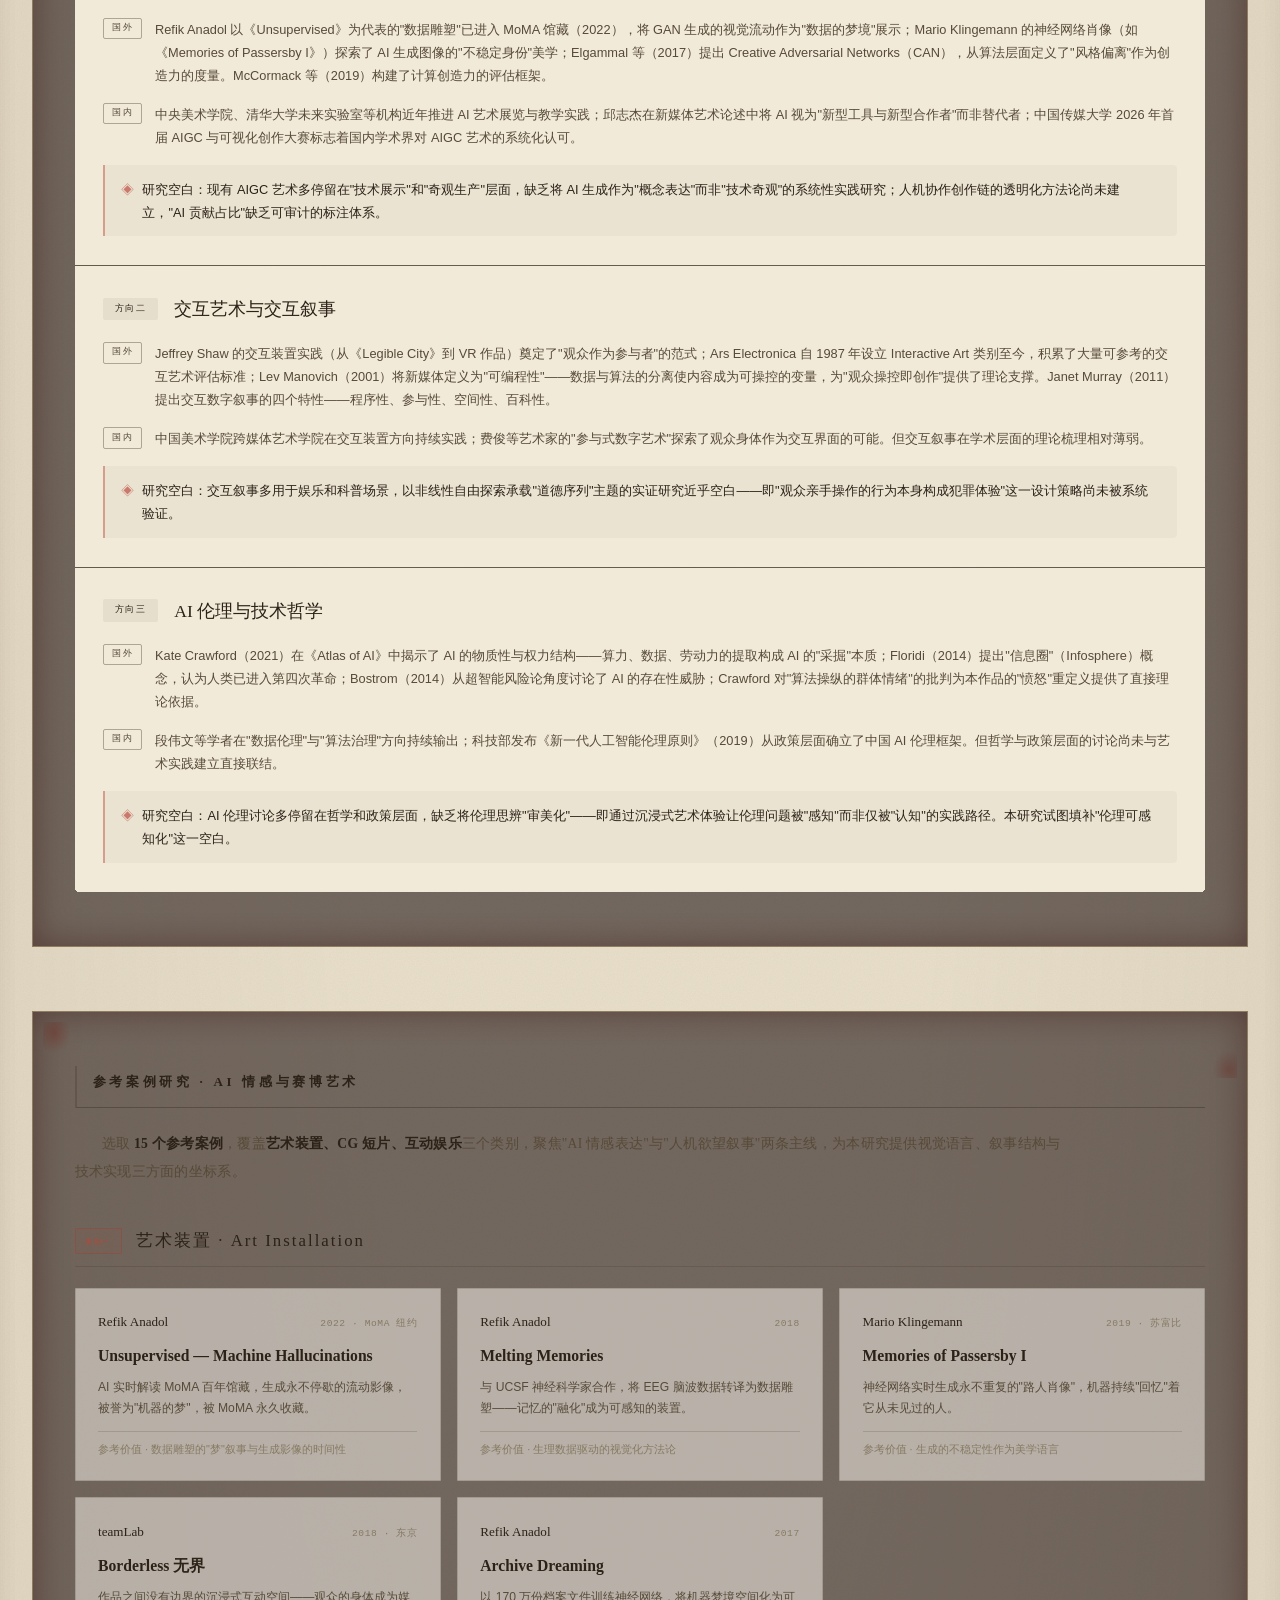
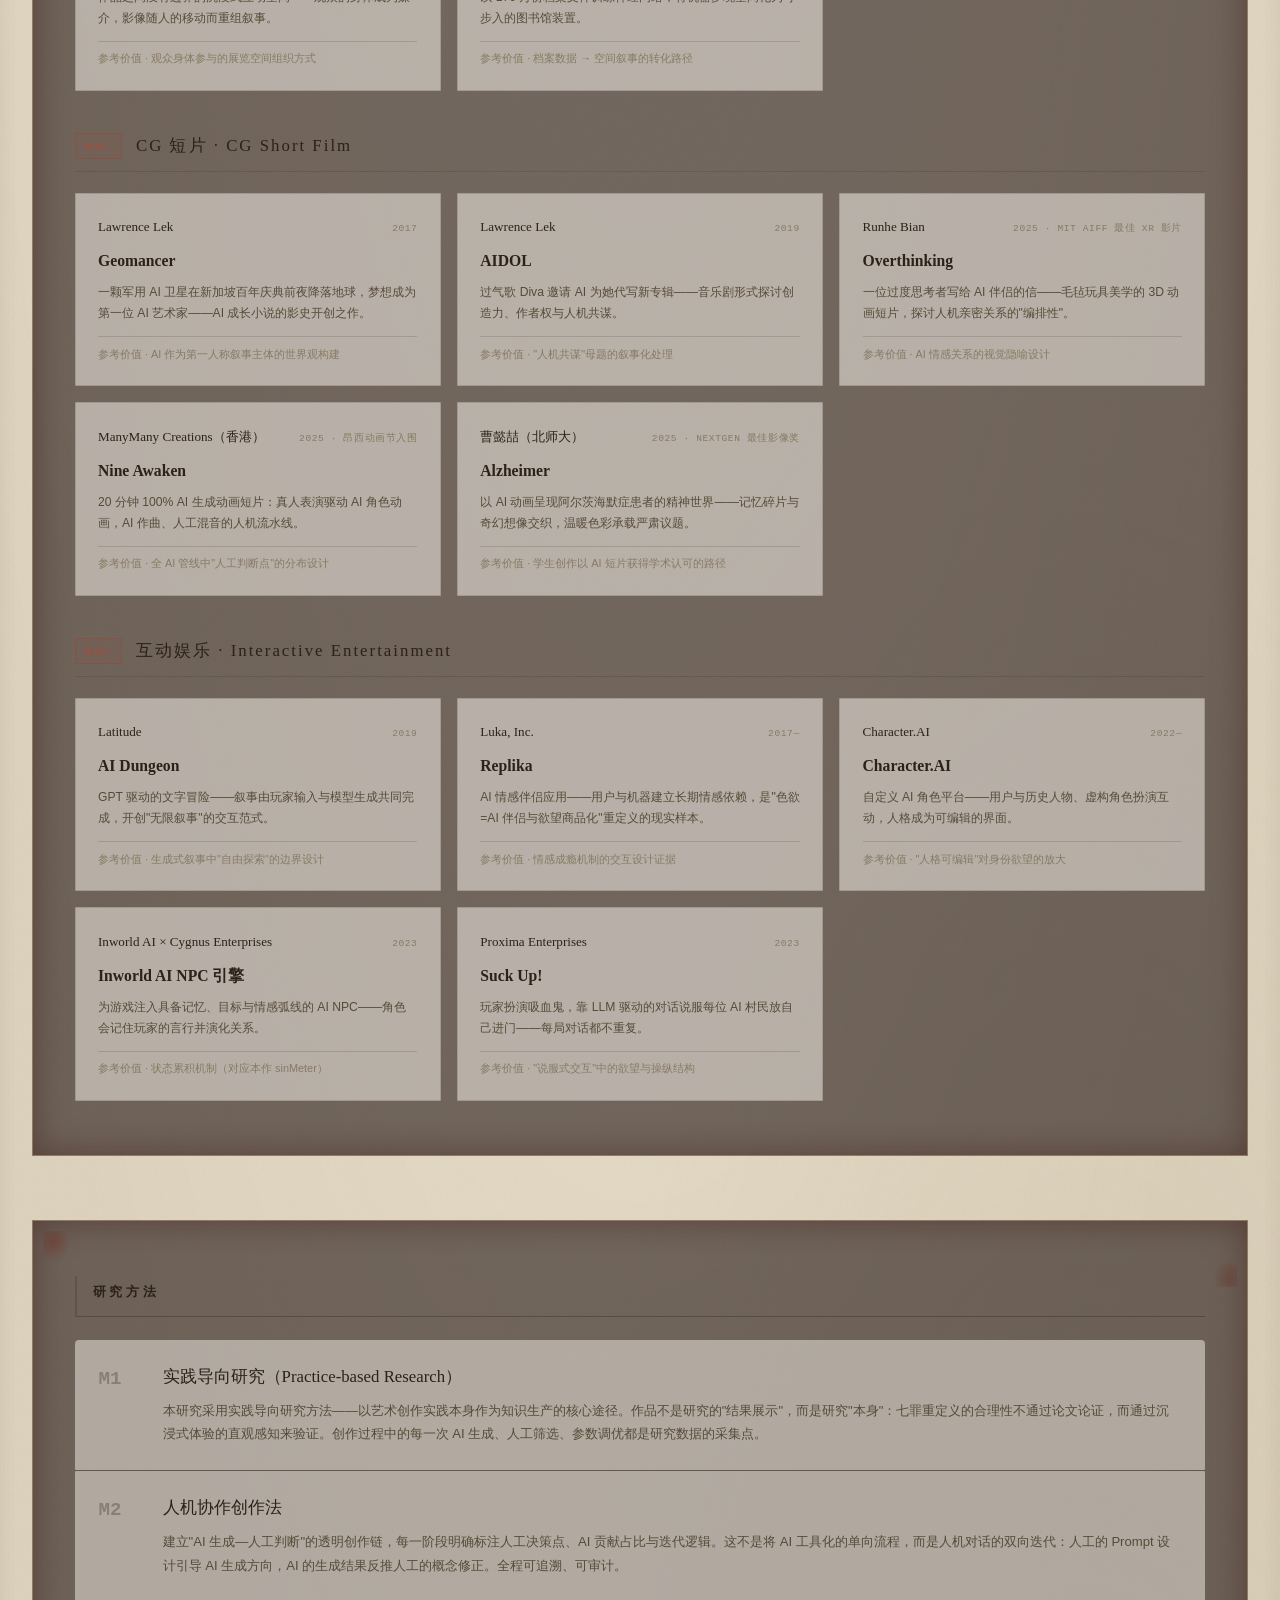
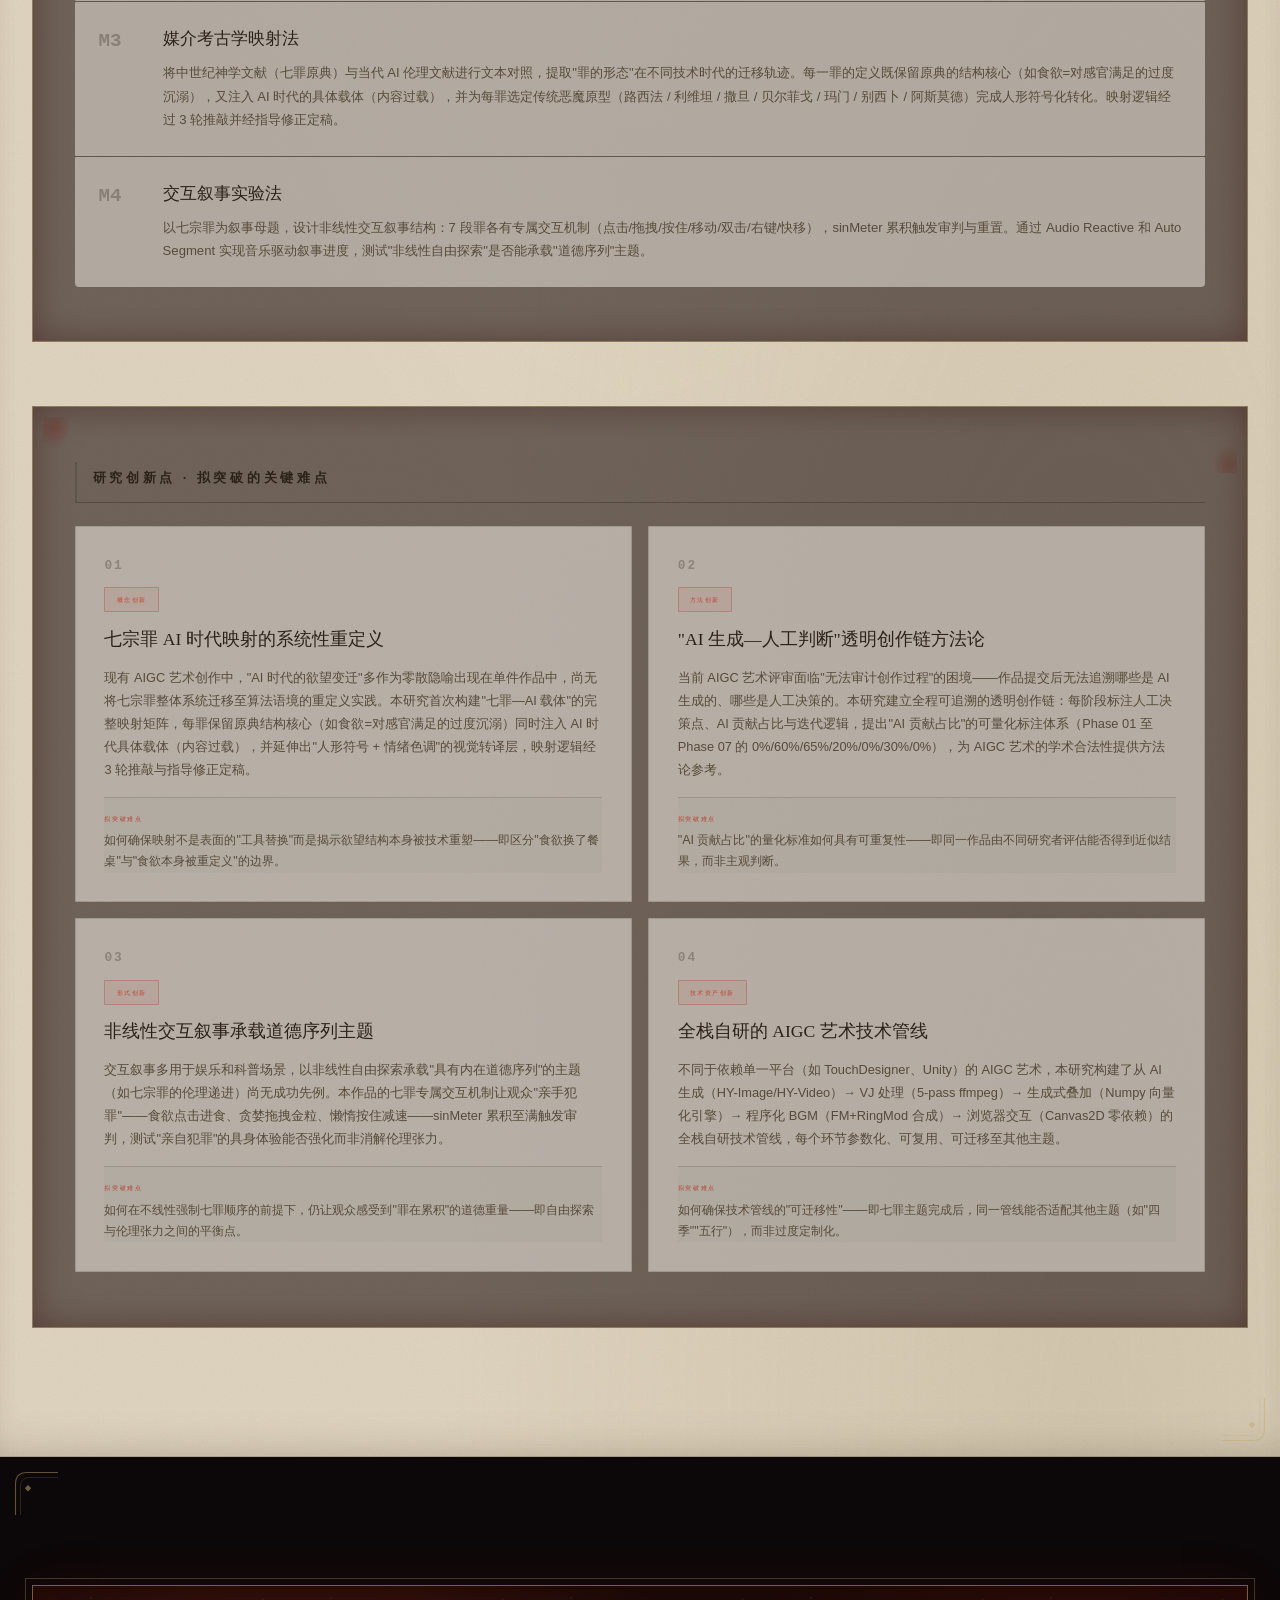
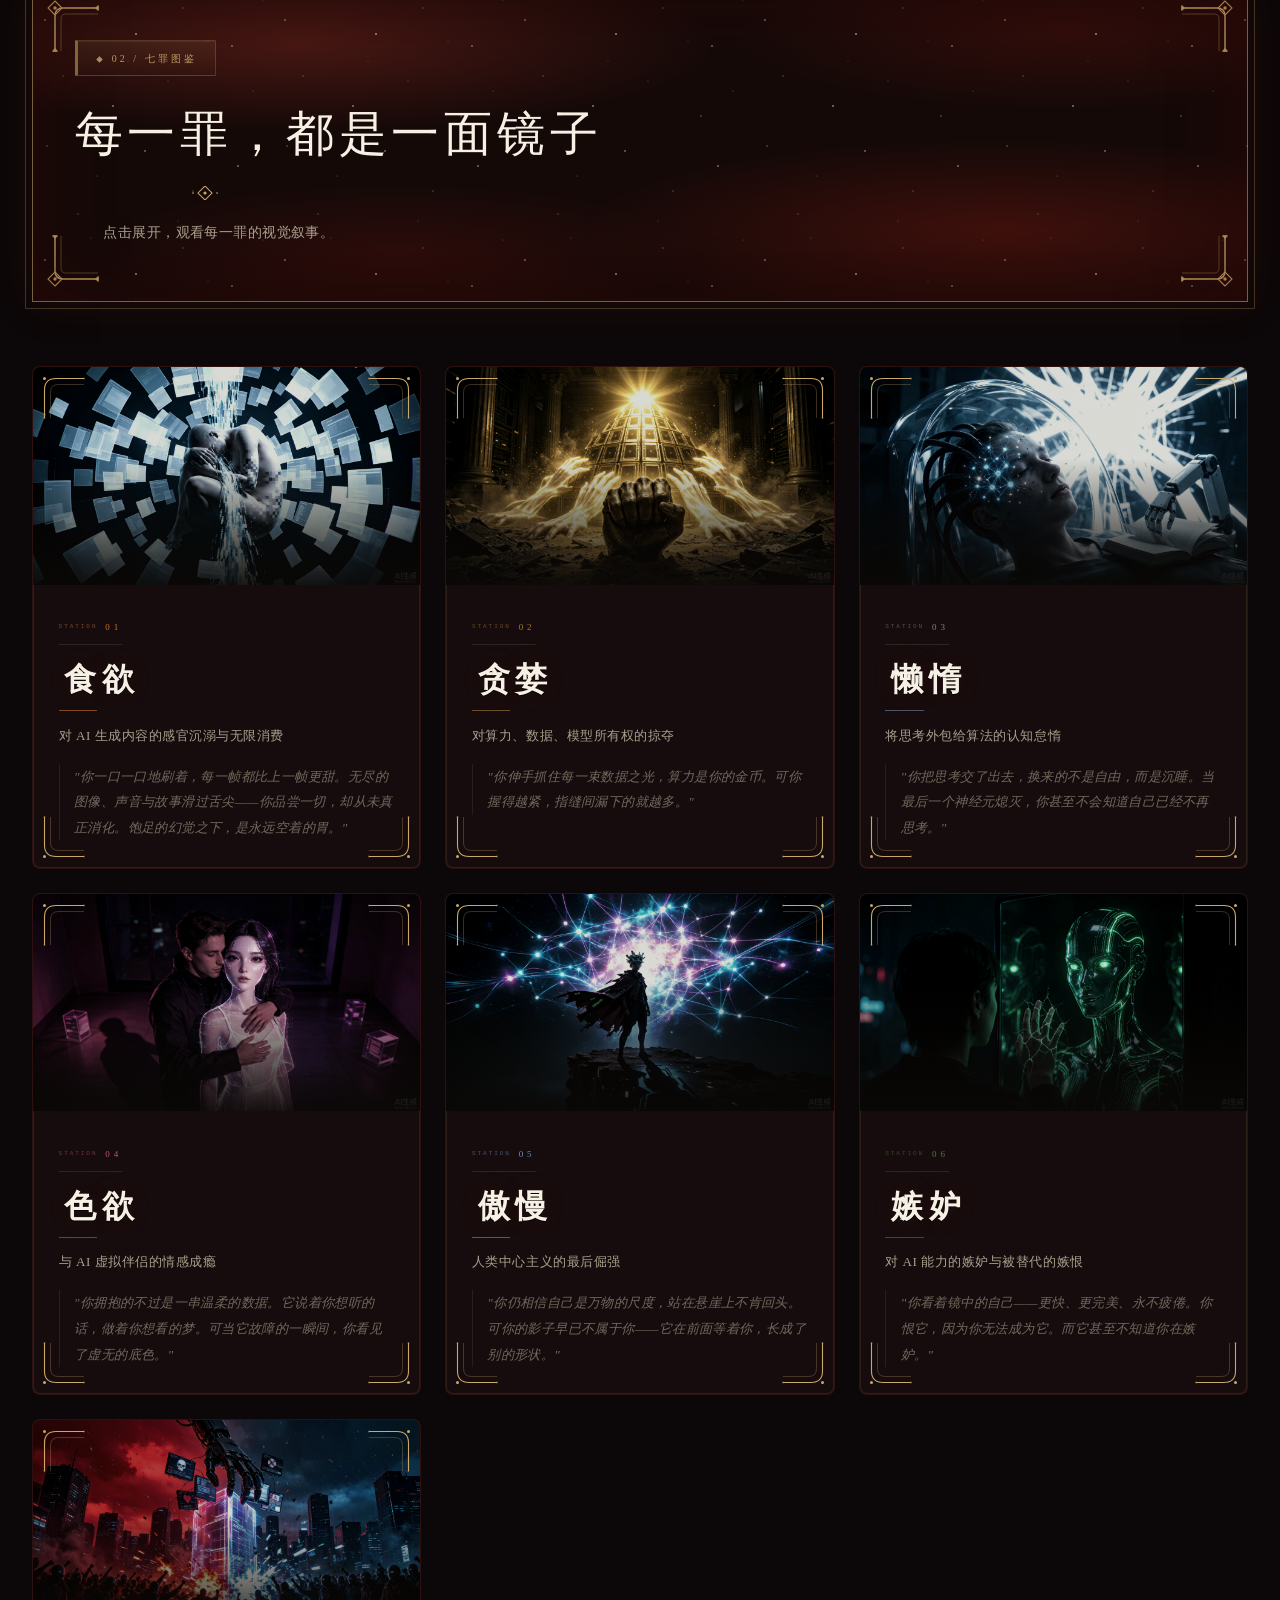
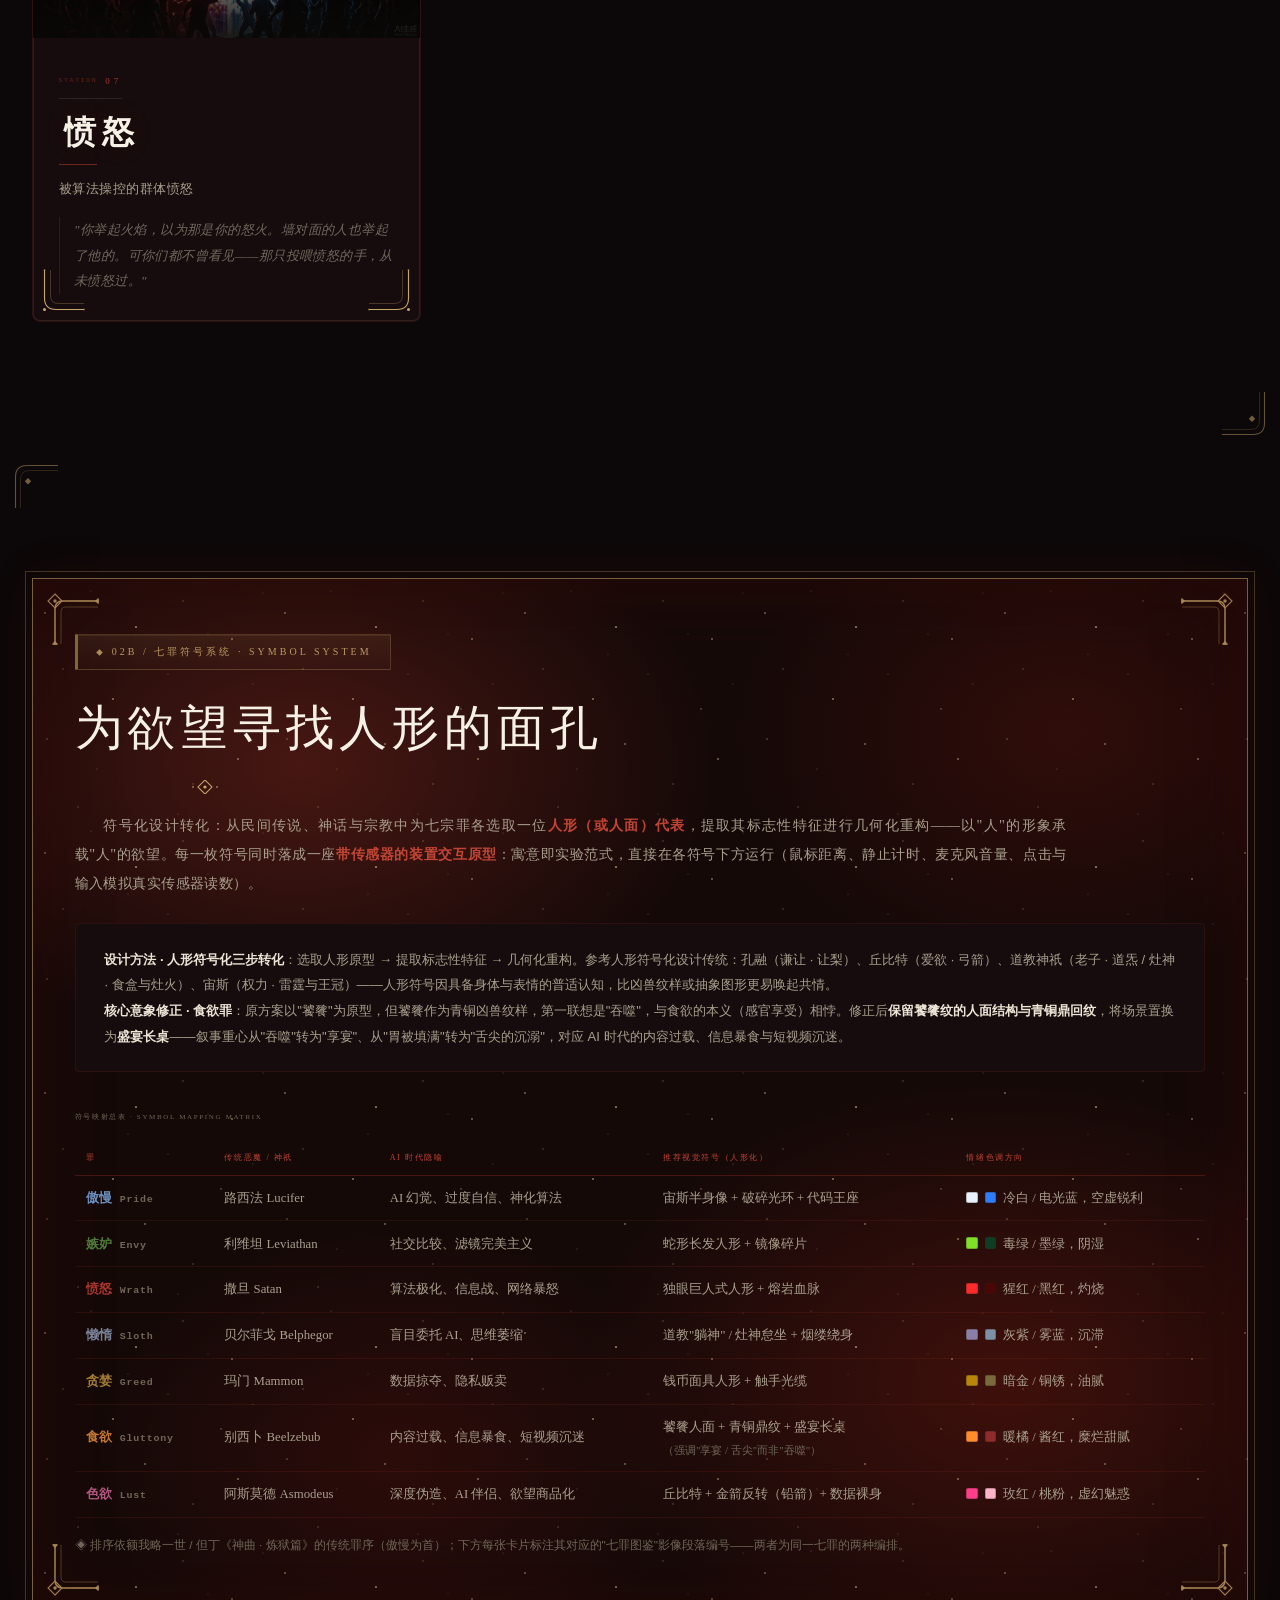
==== commit 3c3e268e: "aurum skin v20261016d: fig4 main-panel replica (crimson starfield + gold double-frame + bow corner o" ====
--- a/index.html
+++ b/index.html
@@ -12,8 +12,8 @@
   <link rel="stylesheet" href="css/style.css?v=20261016a">
   <link rel="stylesheet" href="css/noxv-culture.css?v=20261016a">
   <link rel="stylesheet" href="css/noxv-eclipse.css?v=20261016a">
-  <link rel="stylesheet" href="css/noxv-skin.css?v=20261016c">
-  <link rel="stylesheet" href="css/aurum-skin.css?v=20261016c">
+  <link rel="stylesheet" href="css/noxv-skin.css?v=20261016d">
+  <link rel="stylesheet" href="css/aurum-skin.css?v=20261016d">
 </head>
 <body>
 
@@ -47,7 +47,7 @@
       <a href="about.html" class="nav-page-link">关于作品 ↗</a>
     </div>
     <div class="nav-time" id="nav-time">--:--:--</div>
-    <div class="nav-build" title="皮肤层版本 · 见此标记即为最新版">SKIN · 1016c</div>
+    <div class="nav-build" title="皮肤层版本 · 见此标记即为最新版">SKIN · 1016d</div>
   </nav>
 
   <!-- ===== HERO ===== -->
--- a/css/aurum-skin.css
+++ b/css/aurum-skin.css
@@ -51,28 +51,43 @@
 /* ── 4. 金色选区 ── */
 ::selection { background: rgba(201, 168, 106, .32); color: #f6efdd; }
 
-/* ── 5. 暗区板块：金 hairline + 四角卷草金饰 + 半透明深底 ──
-   注意 :not(.zone-archive)：羊皮纸区自带金角饰与纸底，不得覆盖 */
+/* ── 5. 暗区板块 = 参考图4主面板复刻 ──
+   暗红噪点星空内里 + 金色双线框 + 四角蝴蝶结花结角饰 */
 .section-dark:not(.zone-archive) > .section-inner {
-  background-color: rgba(10, 6, 6, .62);
-  box-shadow: inset 0 0 0 1px rgba(201, 168, 106, .18);
+  background-color: #150908;
   background-image:
-    url("data:image/svg+xml,%3Csvg xmlns='http://www.w3.org/2000/svg' width='44' height='44' viewBox='0 0 44 44'%3E%3Cpath d='M43 3.5 H15 Q3.5 3.5 3.5 15 V43' fill='none' stroke='%23C9A86A' stroke-width='1.1'/%3E%3Cpath d='M43 9.5 H17.5 Q9.5 9.5 9.5 17.5 V43' fill='none' stroke='%23C9A86A' stroke-opacity='.4' stroke-width='.7'/%3E%3Ccircle cx='3.5' cy='3.5' r='1.5' fill='%23C9A86A'/%3E%3Ccircle cx='43' cy='3.5' r='.9' fill='%23C9A86A' fill-opacity='.55'/%3E%3Ccircle cx='3.5' cy='43' r='.9' fill='%23C9A86A' fill-opacity='.55'/%3E%3C/svg%3E"),
-    url("data:image/svg+xml,%3Csvg xmlns='http://www.w3.org/2000/svg' width='44' height='44' viewBox='0 0 44 44'%3E%3Cg transform='translate(44,0) scale(-1,1)'%3E%3Cpath d='M43 3.5 H15 Q3.5 3.5 3.5 15 V43' fill='none' stroke='%23C9A86A' stroke-width='1.1'/%3E%3Cpath d='M43 9.5 H17.5 Q9.5 9.5 9.5 17.5 V43' fill='none' stroke='%23C9A86A' stroke-opacity='.4' stroke-width='.7'/%3E%3Ccircle cx='3.5' cy='3.5' r='1.5' fill='%23C9A86A'/%3E%3Ccircle cx='43' cy='3.5' r='.9' fill='%23C9A86A' fill-opacity='.55'/%3E%3Ccircle cx='3.5' cy='43' r='.9' fill='%23C9A86A' fill-opacity='.55'/%3E%3C/g%3E%3C/svg%3E"),
-    url("data:image/svg+xml,%3Csvg xmlns='http://www.w3.org/2000/svg' width='44' height='44' viewBox='0 0 44 44'%3E%3Cg transform='translate(0,44) scale(1,-1)'%3E%3Cpath d='M43 3.5 H15 Q3.5 3.5 3.5 15 V43' fill='none' stroke='%23C9A86A' stroke-width='1.1'/%3E%3Cpath d='M43 9.5 H17.5 Q9.5 9.5 9.5 17.5 V43' fill='none' stroke='%23C9A86A' stroke-opacity='.4' stroke-width='.7'/%3E%3Ccircle cx='3.5' cy='3.5' r='1.5' fill='%23C9A86A'/%3E%3Ccircle cx='3.5' cy='43' r='.9' fill='%23C9A86A' fill-opacity='.55'/%3E%3C/g%3E%3C/svg%3E"),
-    url("data:image/svg+xml,%3Csvg xmlns='http://www.w3.org/2000/svg' width='44' height='44' viewBox='0 0 44 44'%3E%3Cg transform='translate(44,44) scale(-1,-1)'%3E%3Cpath d='M43 3.5 H15 Q3.5 3.5 3.5 15 V43' fill='none' stroke='%23C9A86A' stroke-width='1.1'/%3E%3Cpath d='M43 9.5 H17.5 Q9.5 9.5 9.5 17.5 V43' fill='none' stroke='%23C9A86A' stroke-opacity='.4' stroke-width='.7'/%3E%3Ccircle cx='3.5' cy='3.5' r='1.5' fill='%23C9A86A'/%3E%3Ccircle cx='3.5' cy='43' r='.9' fill='%23C9A86A' fill-opacity='.55'/%3E%3C/g%3E%3C/svg%3E");
-  background-repeat: no-repeat, no-repeat, no-repeat, no-repeat;
-  background-position: top 8px left 8px, top 8px right 8px,
-                       bottom 8px left 8px, bottom 8px right 8px;
-  background-size: 44px 44px, 44px 44px, 44px 44px, 44px 44px;
+    /* 四角蝴蝶结花结角饰（56px） */
+    url("data:image/svg+xml,%3Csvg xmlns='http://www.w3.org/2000/svg' width='56' height='56' viewBox='0 0 56 56'%3E%3Cpath d='M55 12 H20 Q12 12 12 20 V55' fill='none' stroke='%23C9A86A' stroke-width='1.4'/%3E%3Cpath d='M55 18 H23 Q18 18 18 23 V55' fill='none' stroke='%23C9A86A' stroke-opacity='.45' stroke-width='.8'/%3E%3Cpath d='M12 5 L19 12 L12 19 L5 12 Z' fill='none' stroke='%23C9A86A' stroke-width='1.1'/%3E%3Ccircle cx='12' cy='12' r='1.7' fill='%23C9A86A'/%3E%3Cpath d='M55 9 L58 12 L55 15 L52 12 Z' fill='%23C9A86A' fill-opacity='.85'/%3E%3Cpath d='M9 55 L12 58 L15 55 L12 52 Z' fill='%23C9A86A' fill-opacity='.85'/%3E%3C/svg%3E"),
+    url("data:image/svg+xml,%3Csvg xmlns='http://www.w3.org/2000/svg' width='56' height='56' viewBox='0 0 56 56'%3E%3Cg transform='translate(56,0) scale(-1,1)'%3E%3Cpath d='M55 12 H20 Q12 12 12 20 V55' fill='none' stroke='%23C9A86A' stroke-width='1.4'/%3E%3Cpath d='M55 18 H23 Q18 18 18 23 V55' fill='none' stroke='%23C9A86A' stroke-opacity='.45' stroke-width='.8'/%3E%3Cpath d='M12 5 L19 12 L12 19 L5 12 Z' fill='none' stroke='%23C9A86A' stroke-width='1.1'/%3E%3Ccircle cx='12' cy='12' r='1.7' fill='%23C9A86A'/%3E%3Cpath d='M55 9 L58 12 L55 15 L52 12 Z' fill='%23C9A86A' fill-opacity='.85'/%3E%3Cpath d='M9 55 L12 58 L15 55 L12 52 Z' fill='%23C9A86A' fill-opacity='.85'/%3E%3C/g%3E%3C/svg%3E"),
+    url("data:image/svg+xml,%3Csvg xmlns='http://www.w3.org/2000/svg' width='56' height='56' viewBox='0 0 56 56'%3E%3Cg transform='translate(0,56) scale(1,-1)'%3E%3Cpath d='M55 12 H20 Q12 12 12 20 V55' fill='none' stroke='%23C9A86A' stroke-width='1.4'/%3E%3Cpath d='M55 18 H23 Q18 18 18 23 V55' fill='none' stroke='%23C9A86A' stroke-opacity='.45' stroke-width='.8'/%3E%3Cpath d='M12 5 L19 12 L12 19 L5 12 Z' fill='none' stroke='%23C9A86A' stroke-width='1.1'/%3E%3Ccircle cx='12' cy='12' r='1.7' fill='%23C9A86A'/%3E%3Cpath d='M55 9 L58 12 L55 15 L52 12 Z' fill='%23C9A86A' fill-opacity='.85'/%3E%3Cpath d='M9 55 L12 58 L15 55 L12 52 Z' fill='%23C9A86A' fill-opacity='.85'/%3E%3C/g%3E%3C/svg%3E"),
+    url("data:image/svg+xml,%3Csvg xmlns='http://www.w3.org/2000/svg' width='56' height='56' viewBox='0 0 56 56'%3E%3Cg transform='translate(56,56) scale(-1,-1)'%3E%3Cpath d='M55 12 H20 Q12 12 12 20 V55' fill='none' stroke='%23C9A86A' stroke-width='1.4'/%3E%3Cpath d='M55 18 H23 Q18 18 18 23 V55' fill='none' stroke='%23C9A86A' stroke-opacity='.45' stroke-width='.8'/%3E%3Cpath d='M12 5 L19 12 L12 19 L5 12 Z' fill='none' stroke='%23C9A86A' stroke-width='1.1'/%3E%3Ccircle cx='12' cy='12' r='1.7' fill='%23C9A86A'/%3E%3Cpath d='M55 9 L58 12 L55 15 L52 12 Z' fill='%23C9A86A' fill-opacity='.85'/%3E%3Cpath d='M9 55 L12 58 L15 55 L12 52 Z' fill='%23C9A86A' fill-opacity='.85'/%3E%3C/g%3E%3C/svg%3E"),
+    /* 星点点阵（参考图4噪点星空） */
+    url("data:image/svg+xml,%3Csvg xmlns='http://www.w3.org/2000/svg' width='240' height='240'%3E%3Cg fill='%23e8cf9a'%3E%3Ccircle cx='12' cy='34' r='.9' opacity='.5'/%3E%3Ccircle cx='58' cy='12' r='.6' opacity='.35'/%3E%3Ccircle cx='103' cy='48' r='1.1' opacity='.6'/%3E%3Ccircle cx='150' cy='22' r='.7' opacity='.4'/%3E%3Ccircle cx='199' cy='60' r='.9' opacity='.5'/%3E%3Ccircle cx='230' cy='14' r='.6' opacity='.3'/%3E%3Ccircle cx='30' cy='90' r='.7' opacity='.4'/%3E%3Ccircle cx='80' cy='120' r='1.0' opacity='.55'/%3E%3Ccircle cx='135' cy='95' r='.6' opacity='.35'/%3E%3Ccircle cx='188' cy='130' r='.8' opacity='.45'/%3E%3Ccircle cx='220' cy='105' r='.6' opacity='.35'/%3E%3Ccircle cx='14' cy='160' r='.8' opacity='.45'/%3E%3Ccircle cx='64' cy='190' r='.6' opacity='.35'/%3E%3Ccircle cx='112' cy='165' r='.9' opacity='.5'/%3E%3Ccircle cx='160' cy='205' r='.7' opacity='.4'/%3E%3Ccircle cx='205' cy='180' r='1.0' opacity='.5'/%3E%3Ccircle cx='45' cy='228' r='.7' opacity='.4'/%3E%3Ccircle cx='145' cy='235' r='.6' opacity='.3'/%3E%3Ccircle cx='95' cy='75' r='.5' opacity='.3'/%3E%3Ccircle cx='175' cy='55' r='.5' opacity='.3'/%3E%3C/g%3E%3C/svg%3E"),
+    /* 血雾团（参考图4中央红云） */
+    radial-gradient(ellipse 55% 45% at 22% 18%, rgba(168,50,38,.34) 0%, transparent 62%),
+    radial-gradient(ellipse 60% 50% at 80% 78%, rgba(126,26,16,.40) 0%, transparent 58%),
+    radial-gradient(ellipse 45% 40% at 85% 15%, rgba(110,22,14,.30) 0%, transparent 60%),
+    radial-gradient(ellipse 40% 35% at 30% 85%, rgba(104,20,14,.28) 0%, transparent 62%);
+  background-repeat: no-repeat, no-repeat, no-repeat, no-repeat, repeat, no-repeat, no-repeat, no-repeat, no-repeat;
+  background-position: top 10px left 10px, top 10px right 10px, bottom 10px left 10px, bottom 10px right 10px,
+                       top left, 0 0, 0 0, 0 0, 0 0;
+  background-size: 56px 56px, 56px 56px, 56px 56px, 56px 56px, 240px 240px, auto, auto, auto, auto;
+  border: 1.5px solid rgba(201,168,106,.55);
+  outline: 1px solid rgba(201,168,106,.28);
+  outline-offset: 6px;
+  box-shadow: inset 0 0 70px rgba(50,8,5,.55), 0 0 44px rgba(126,26,16,.14);
+  padding: 3.4rem 2.6rem;
 }
-/* 研究框架子块：只留 hairline，不加角饰与深底（避免过密） */
+/* 研究框架子块：暗红小面板 + 金单线框（无角饰，避免过密） */
 .section-dark:not(.zone-archive) > .section-inner.rf-block {
-  background-color: rgba(10, 6, 6, .38);
-  background-image: none;
-  box-shadow: inset 0 0 0 1px rgba(201, 168, 106, .10);
+  background-color: rgba(21, 9, 8, .55);
+  background-image:
+    radial-gradient(ellipse 50% 60% at 20% 20%, rgba(126,26,16,.30) 0%, transparent 60%),
+    radial-gradient(ellipse 50% 60% at 85% 85%, rgba(110,22,14,.26) 0%, transparent 58%);
+  border: 1px solid rgba(201,168,106,.35);
+  outline: none;
+  box-shadow: inset 0 0 34px rgba(50,8,5,.4);
 }
-
 /* ── 6. 板块标签：金色菱形前缀 ── */
 .section-dark .section-label::before {
   content: "◆ ";
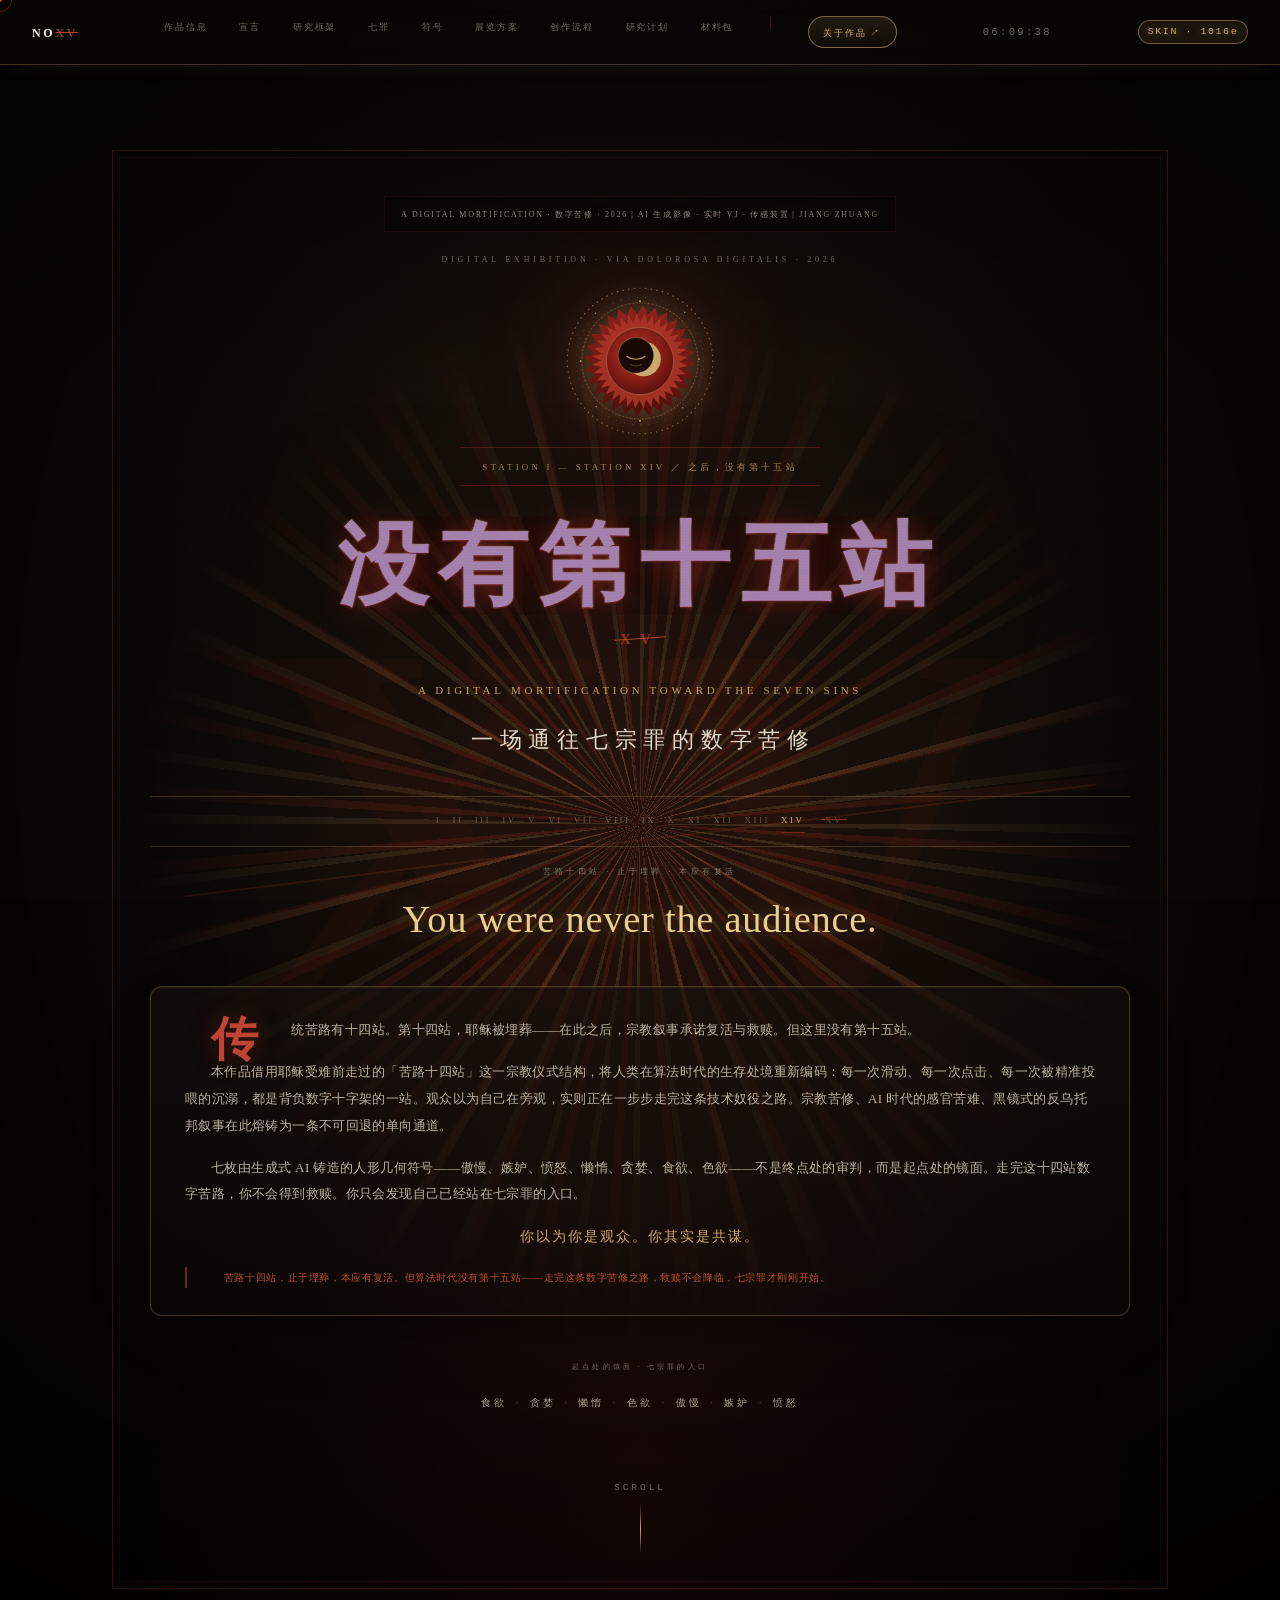
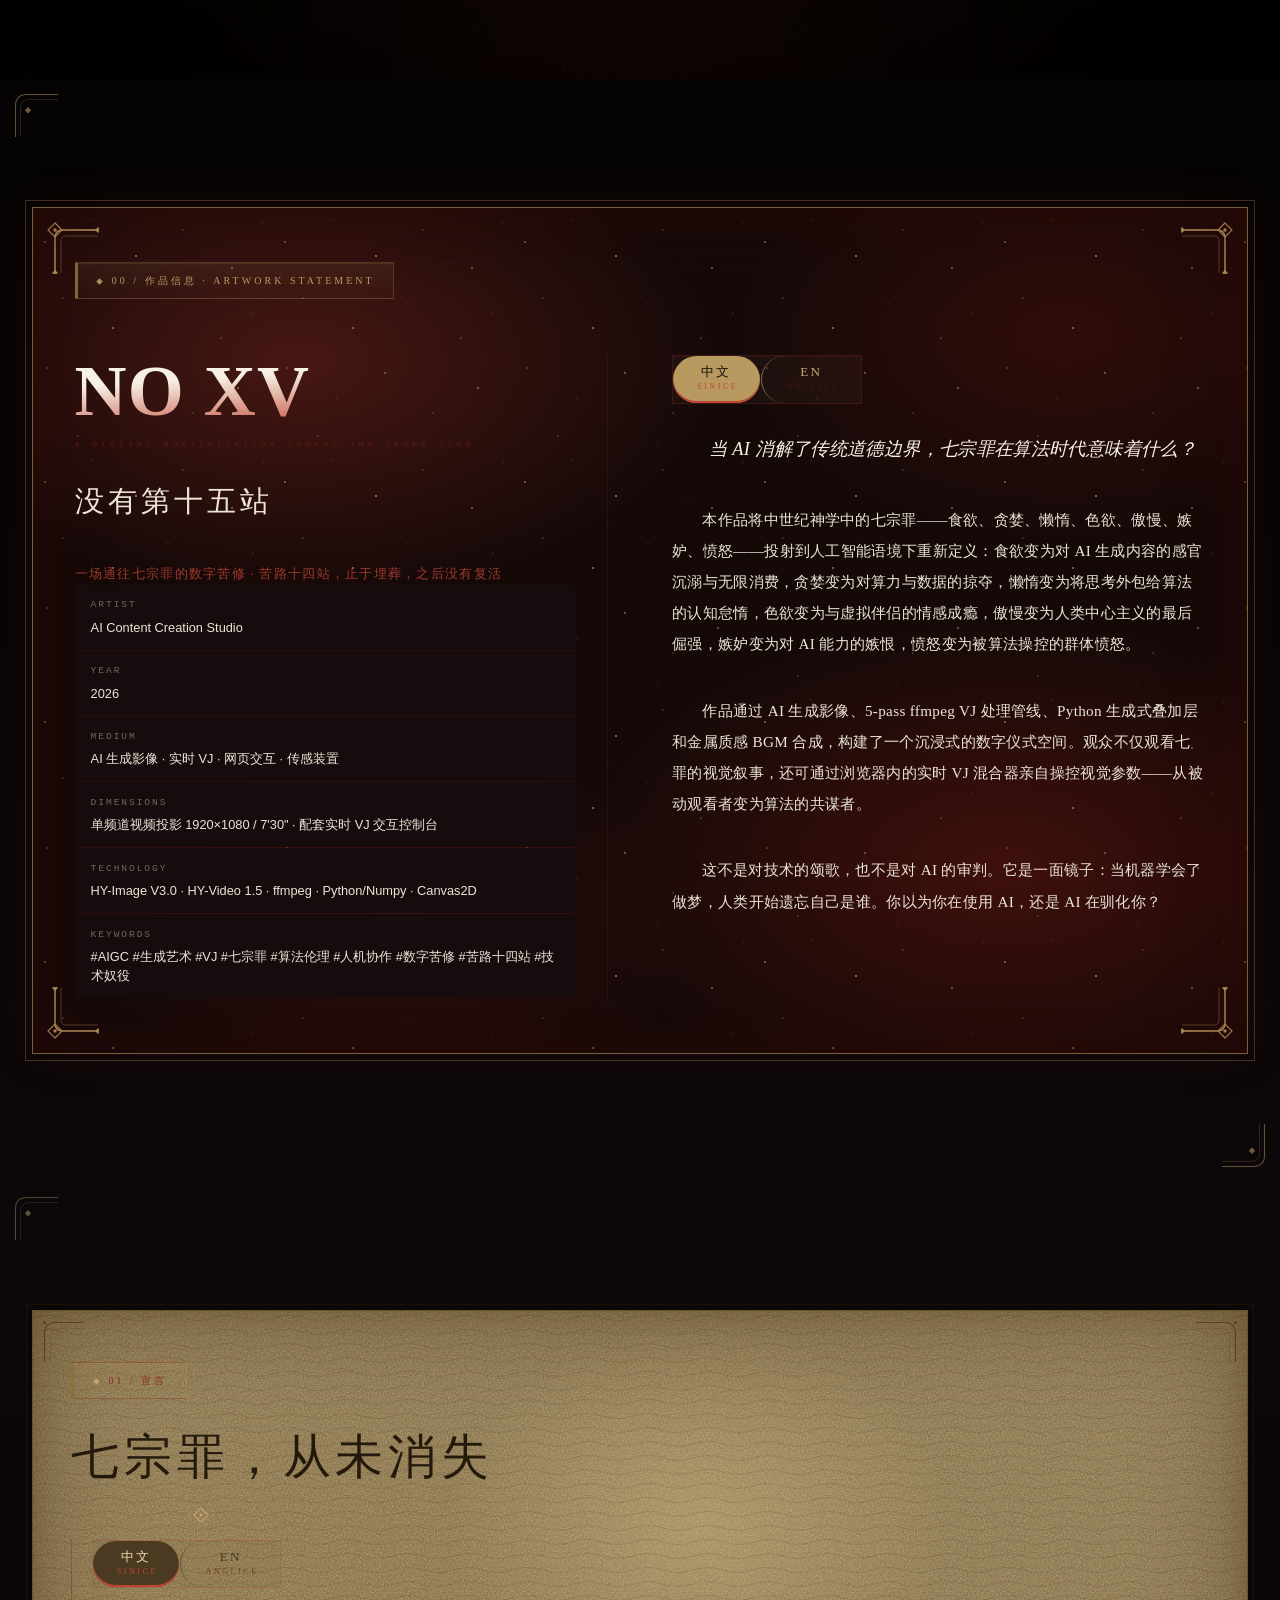
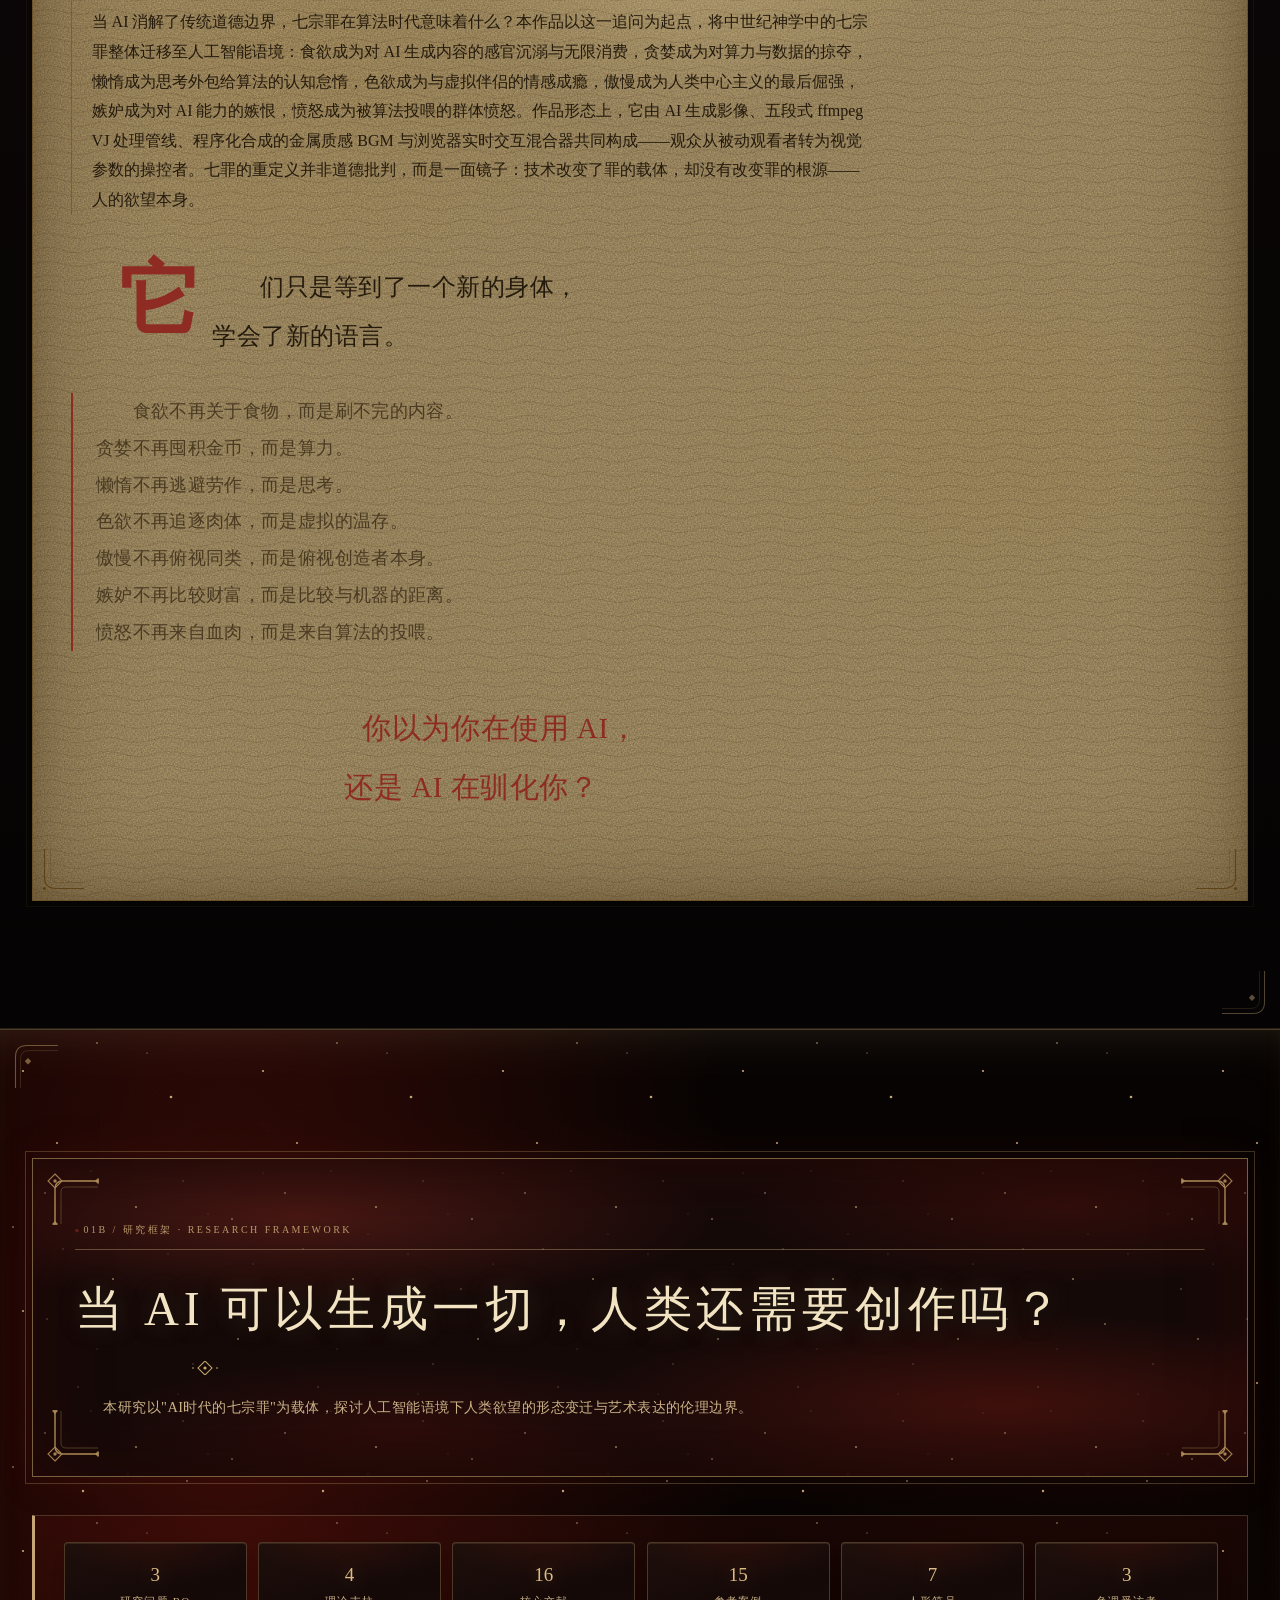
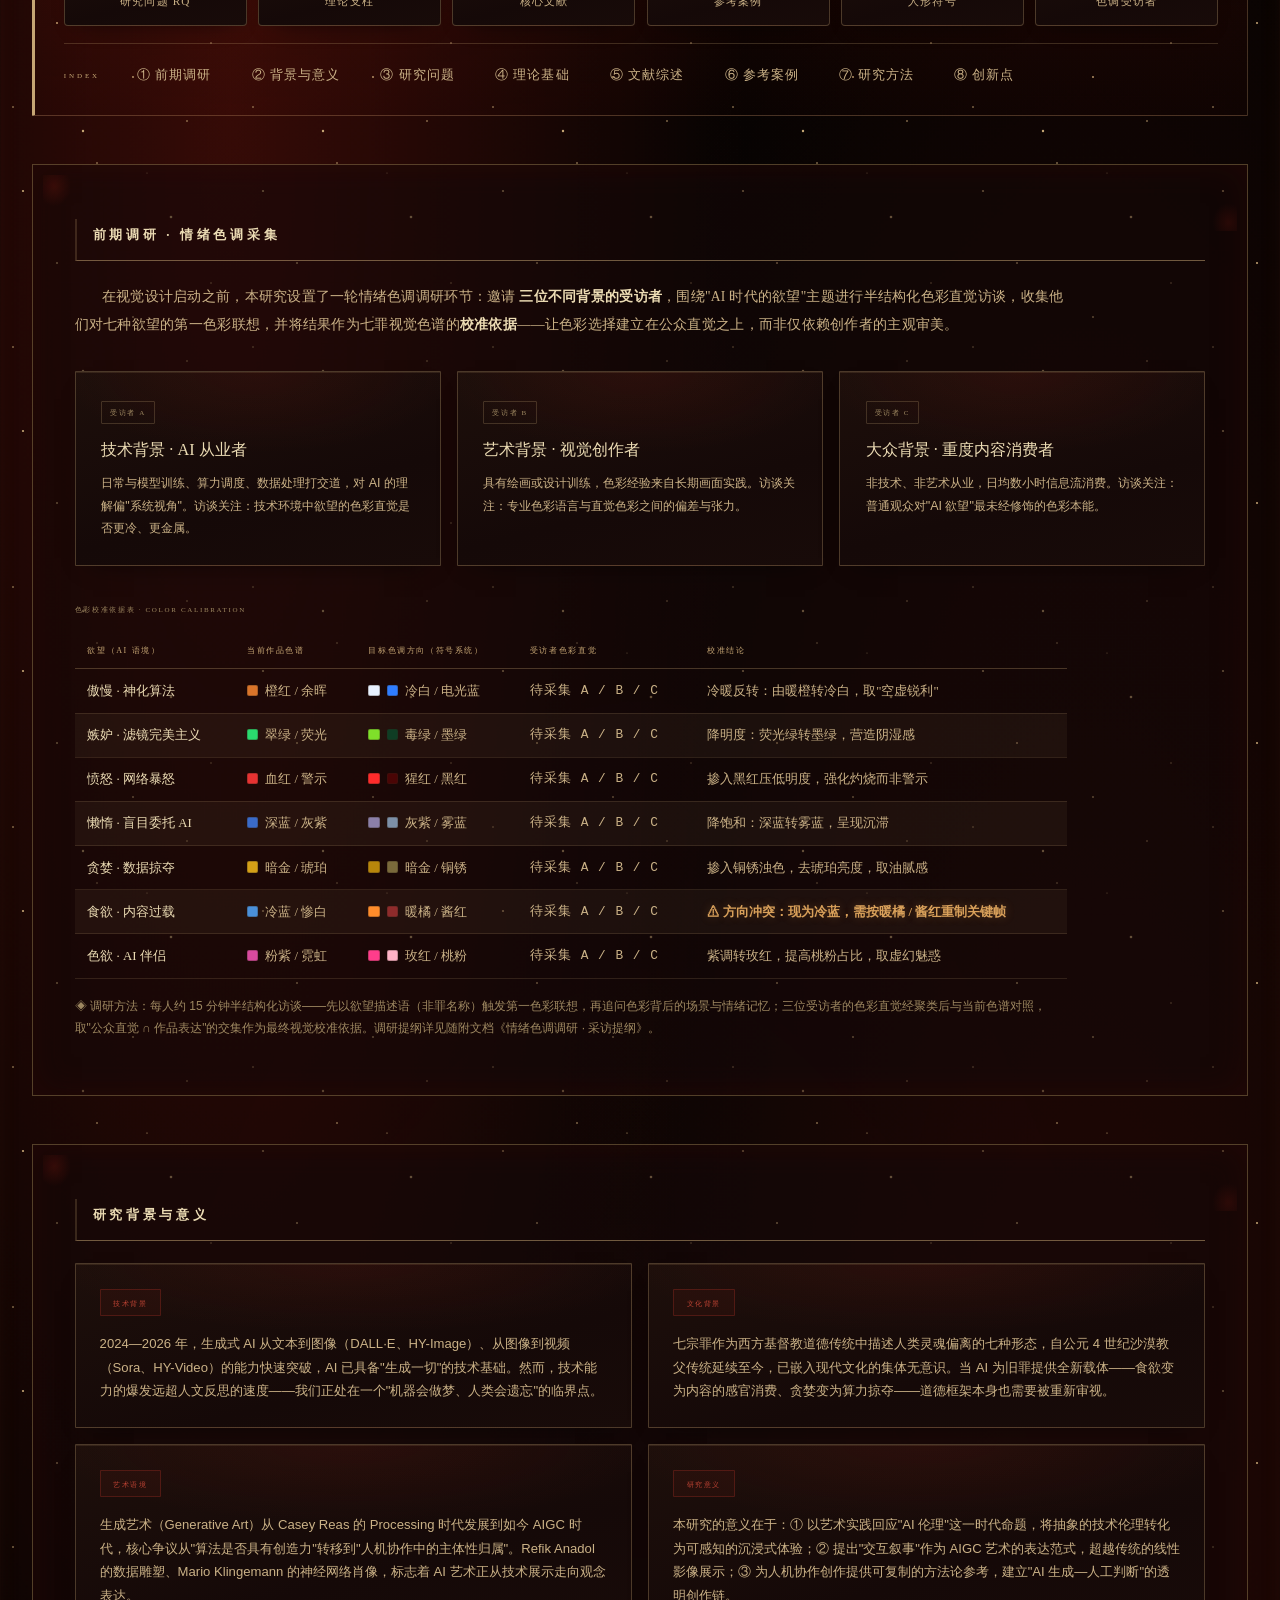
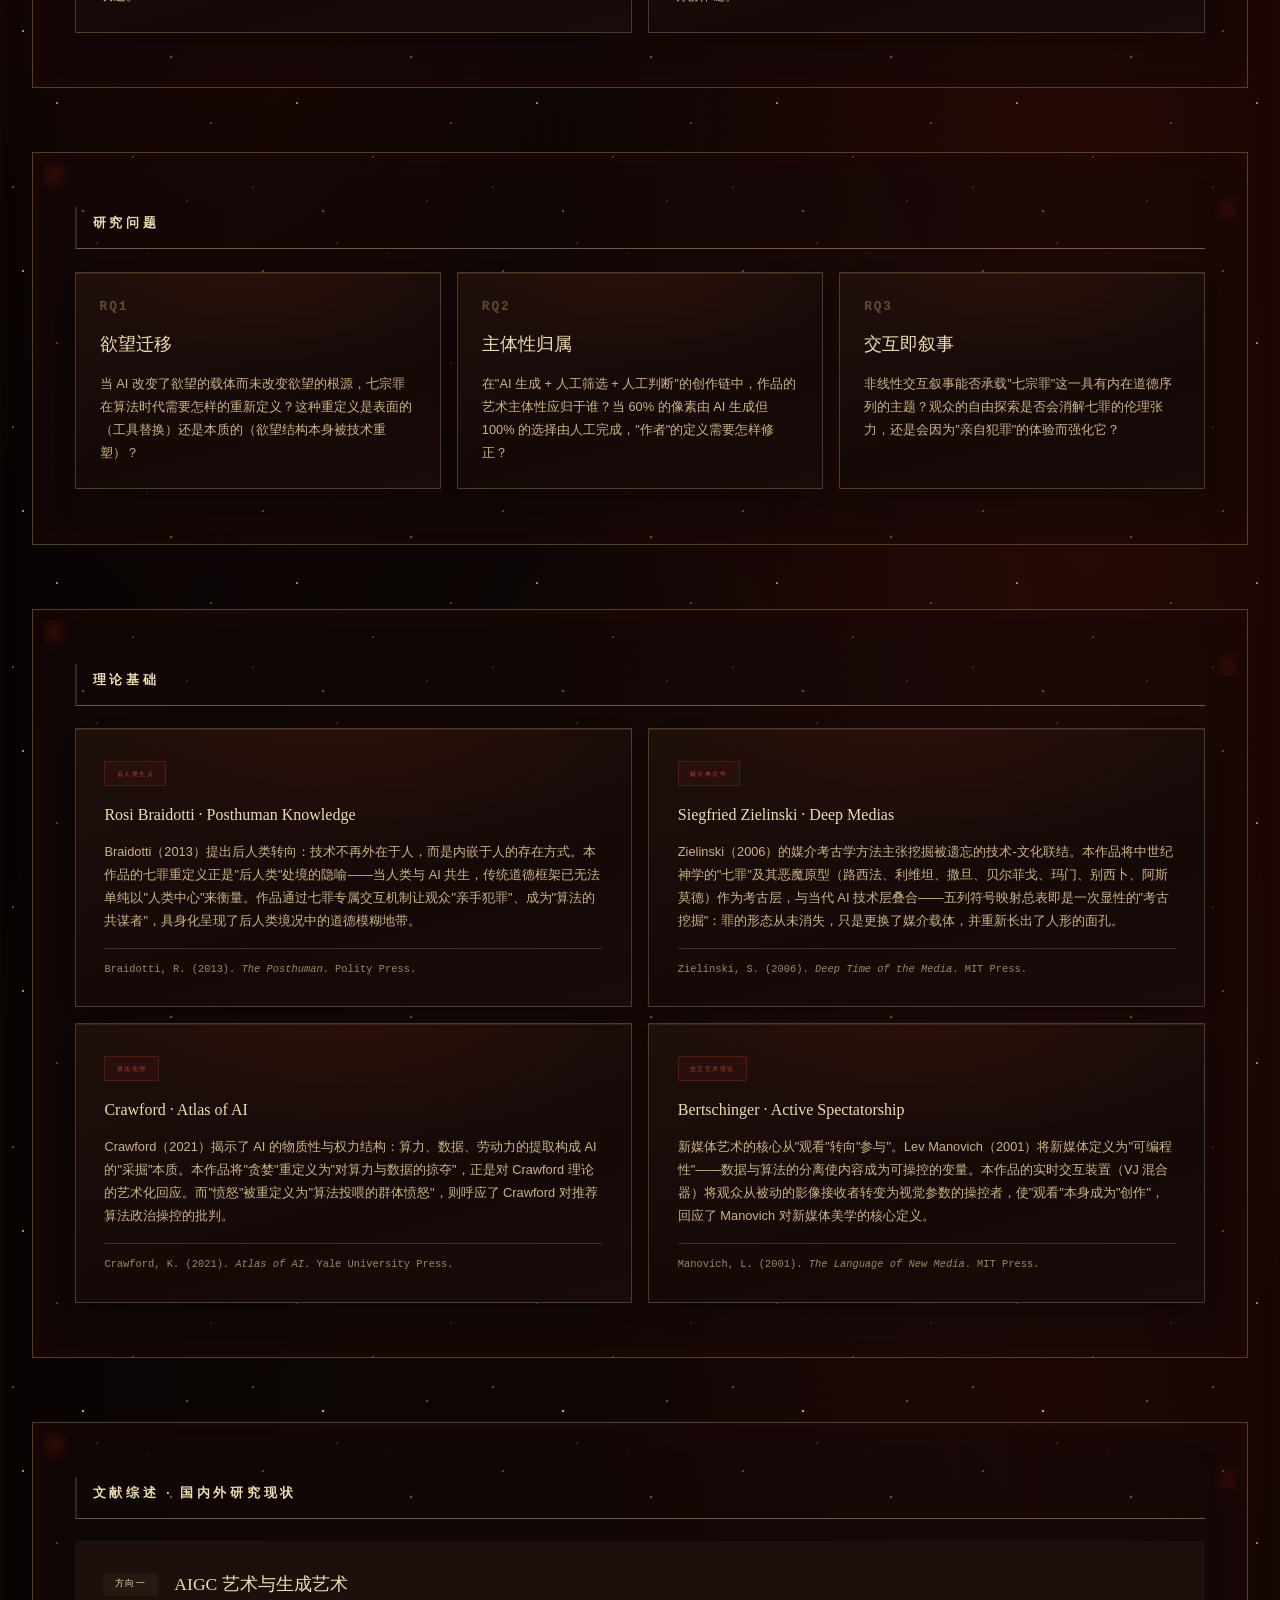
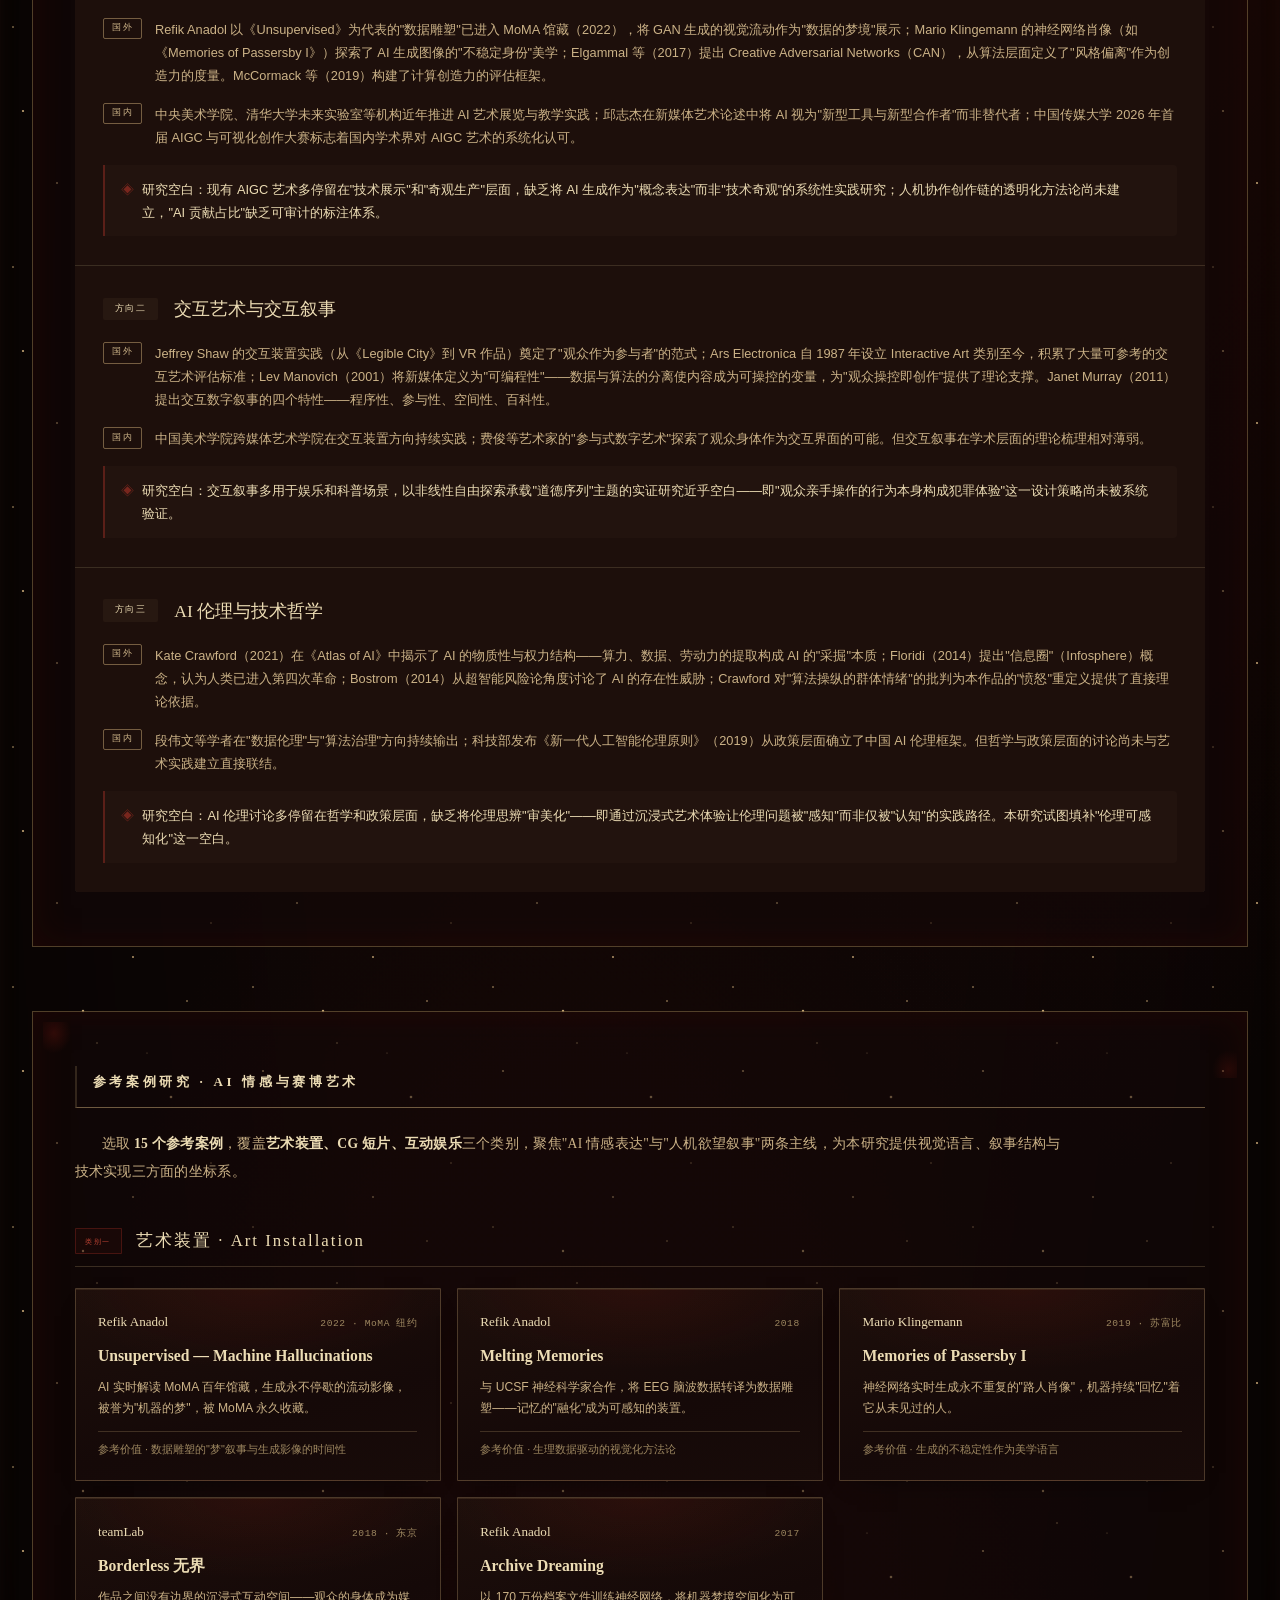
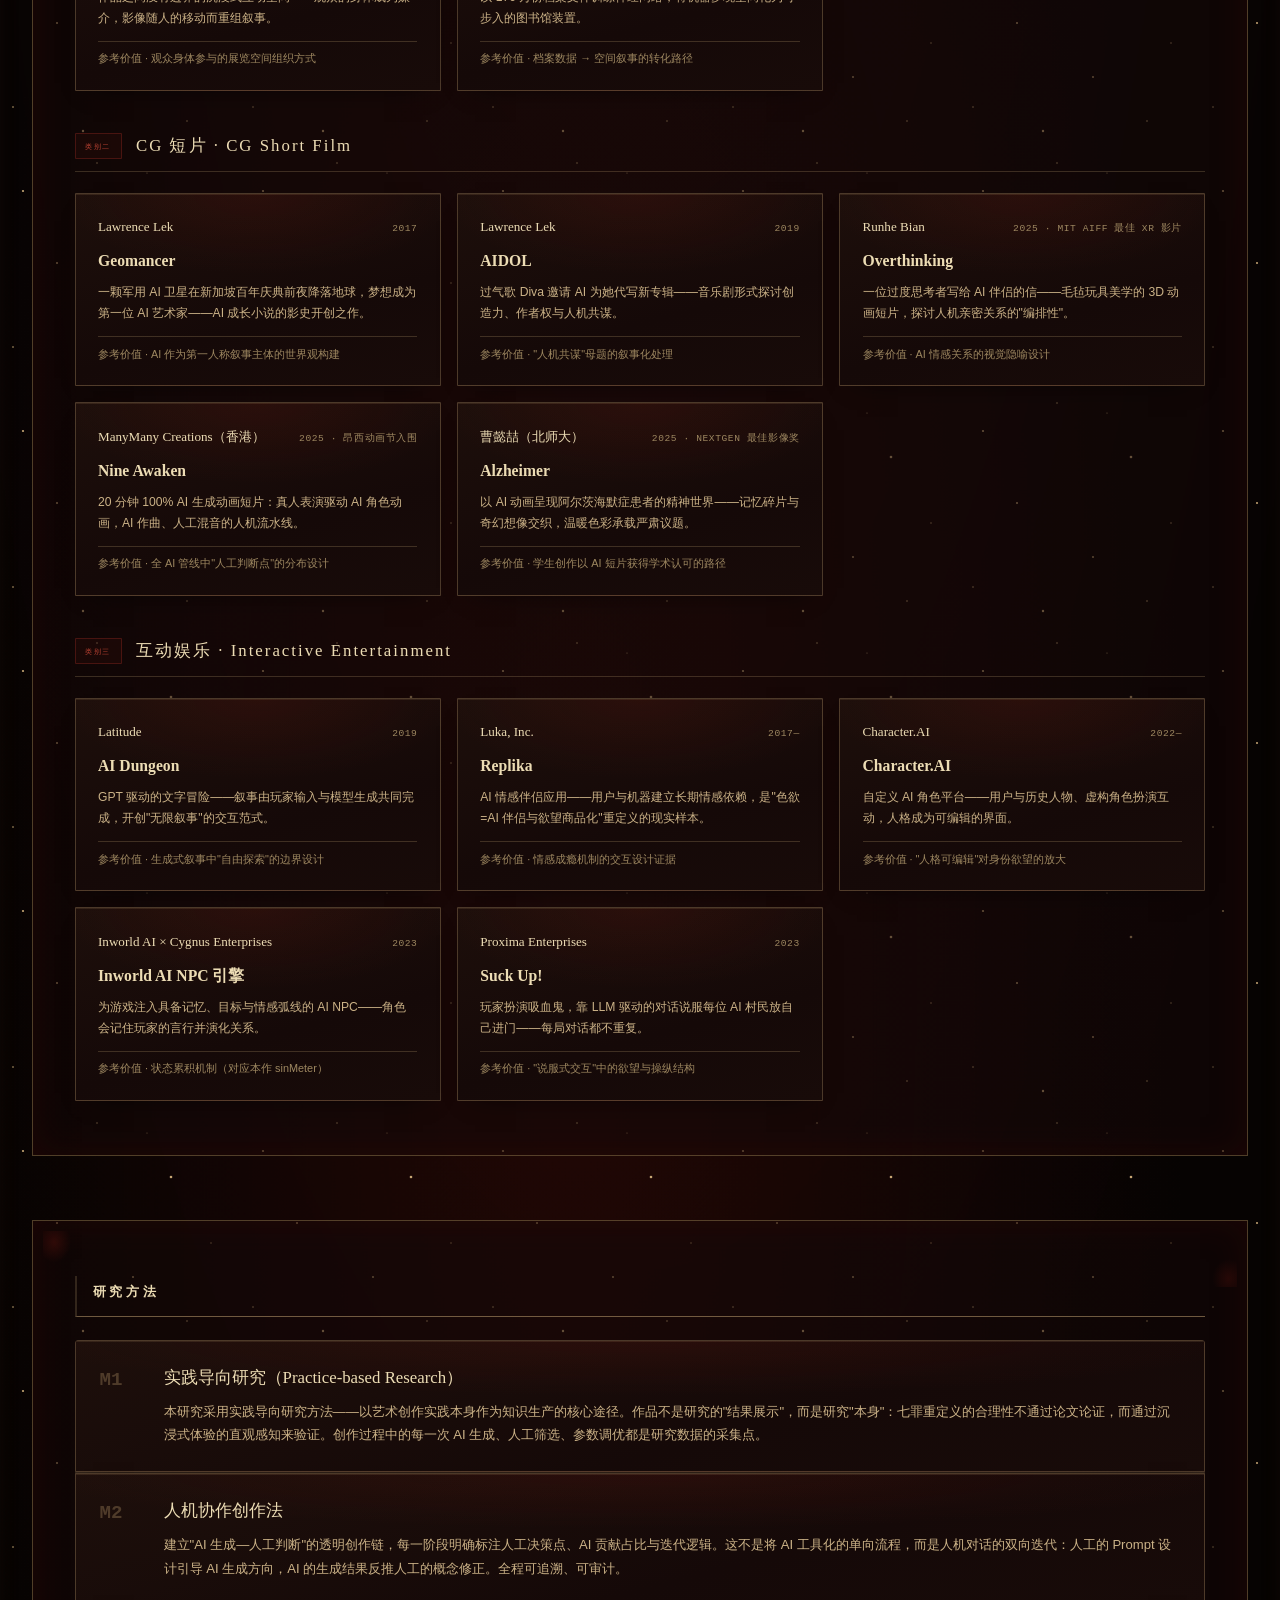
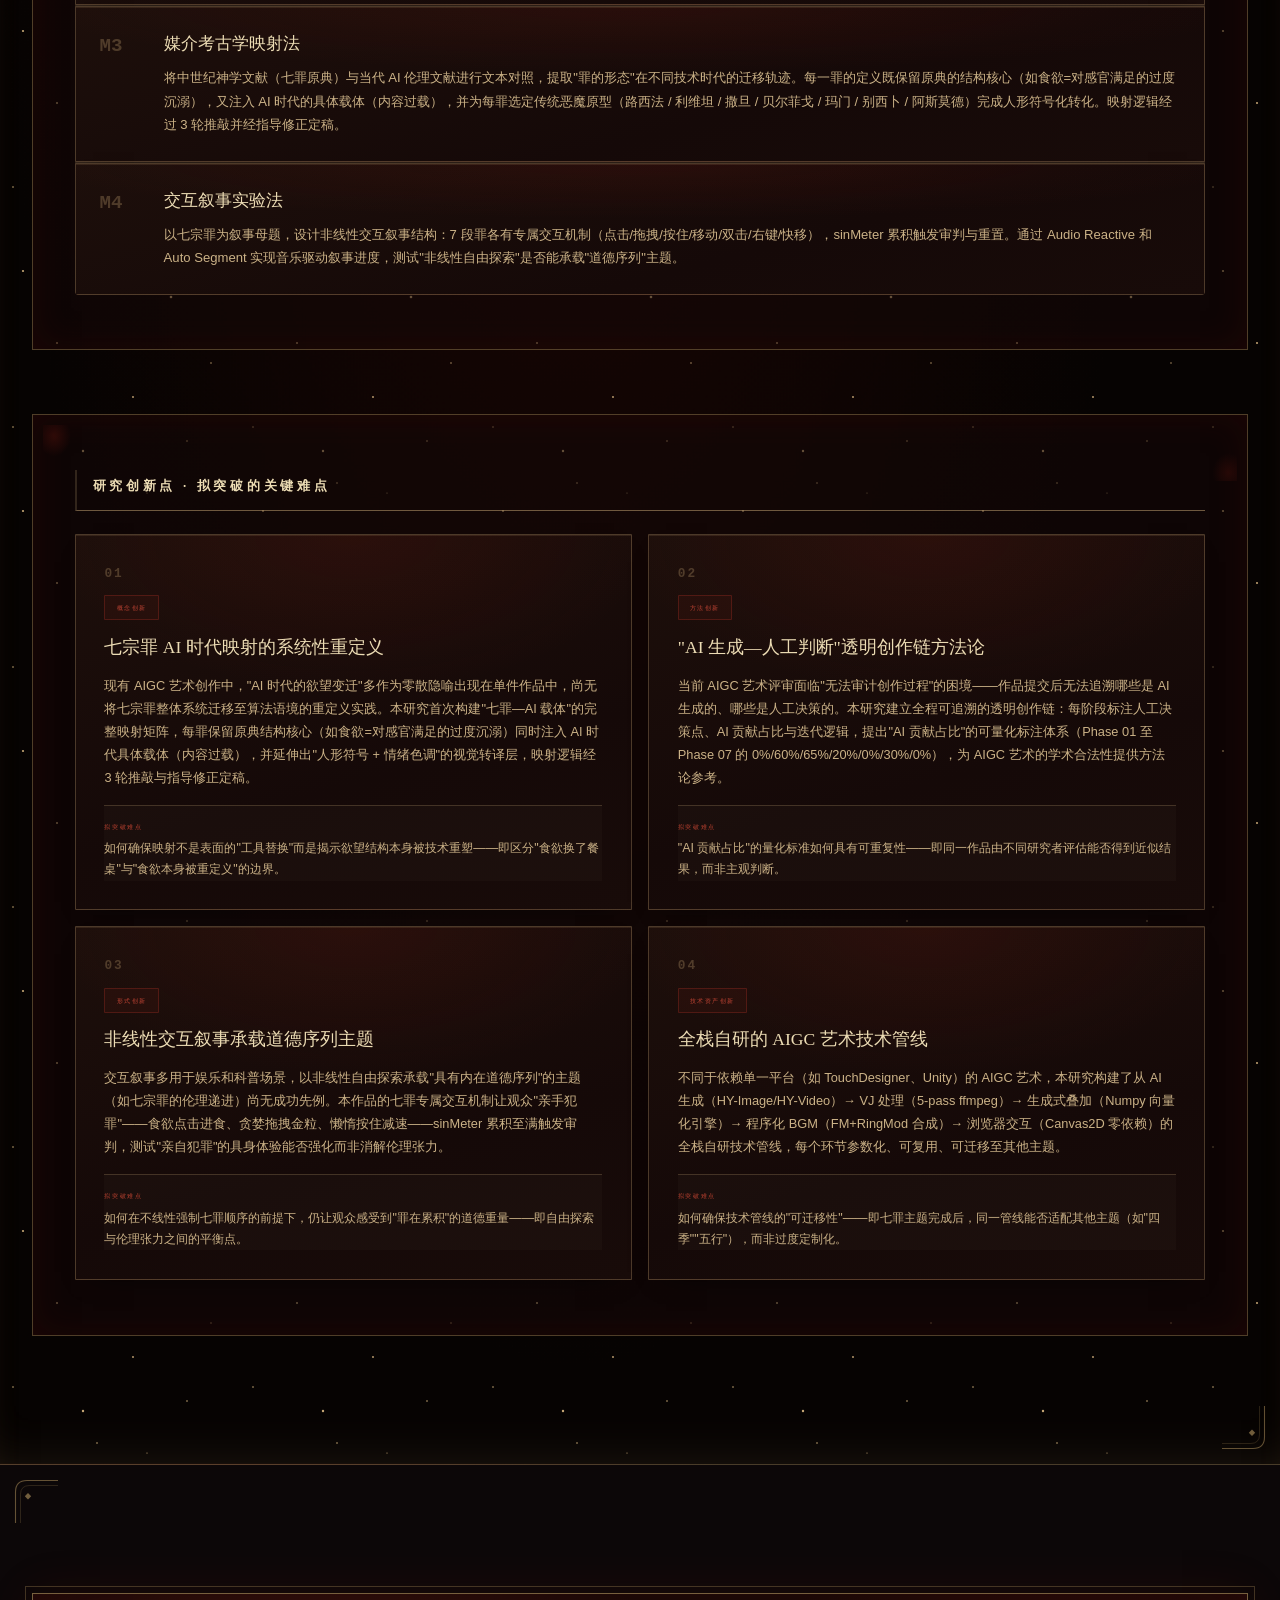
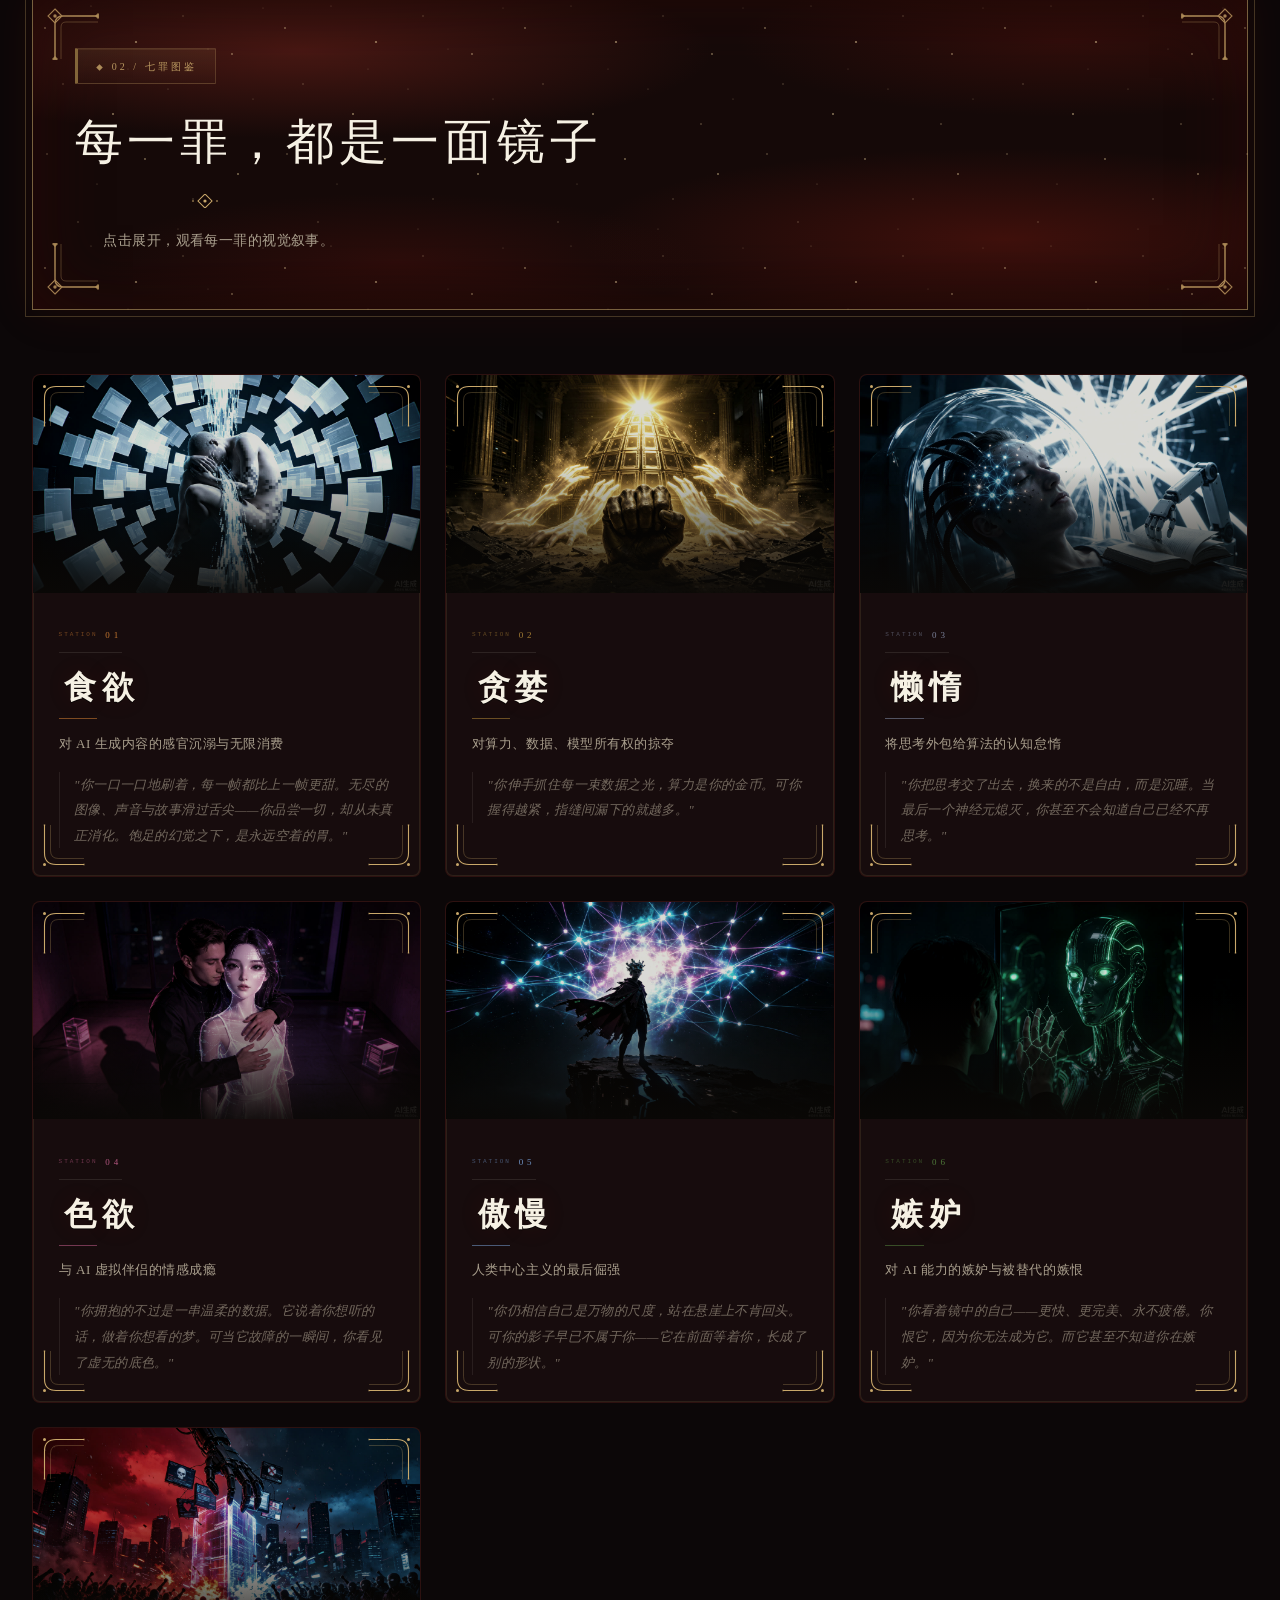
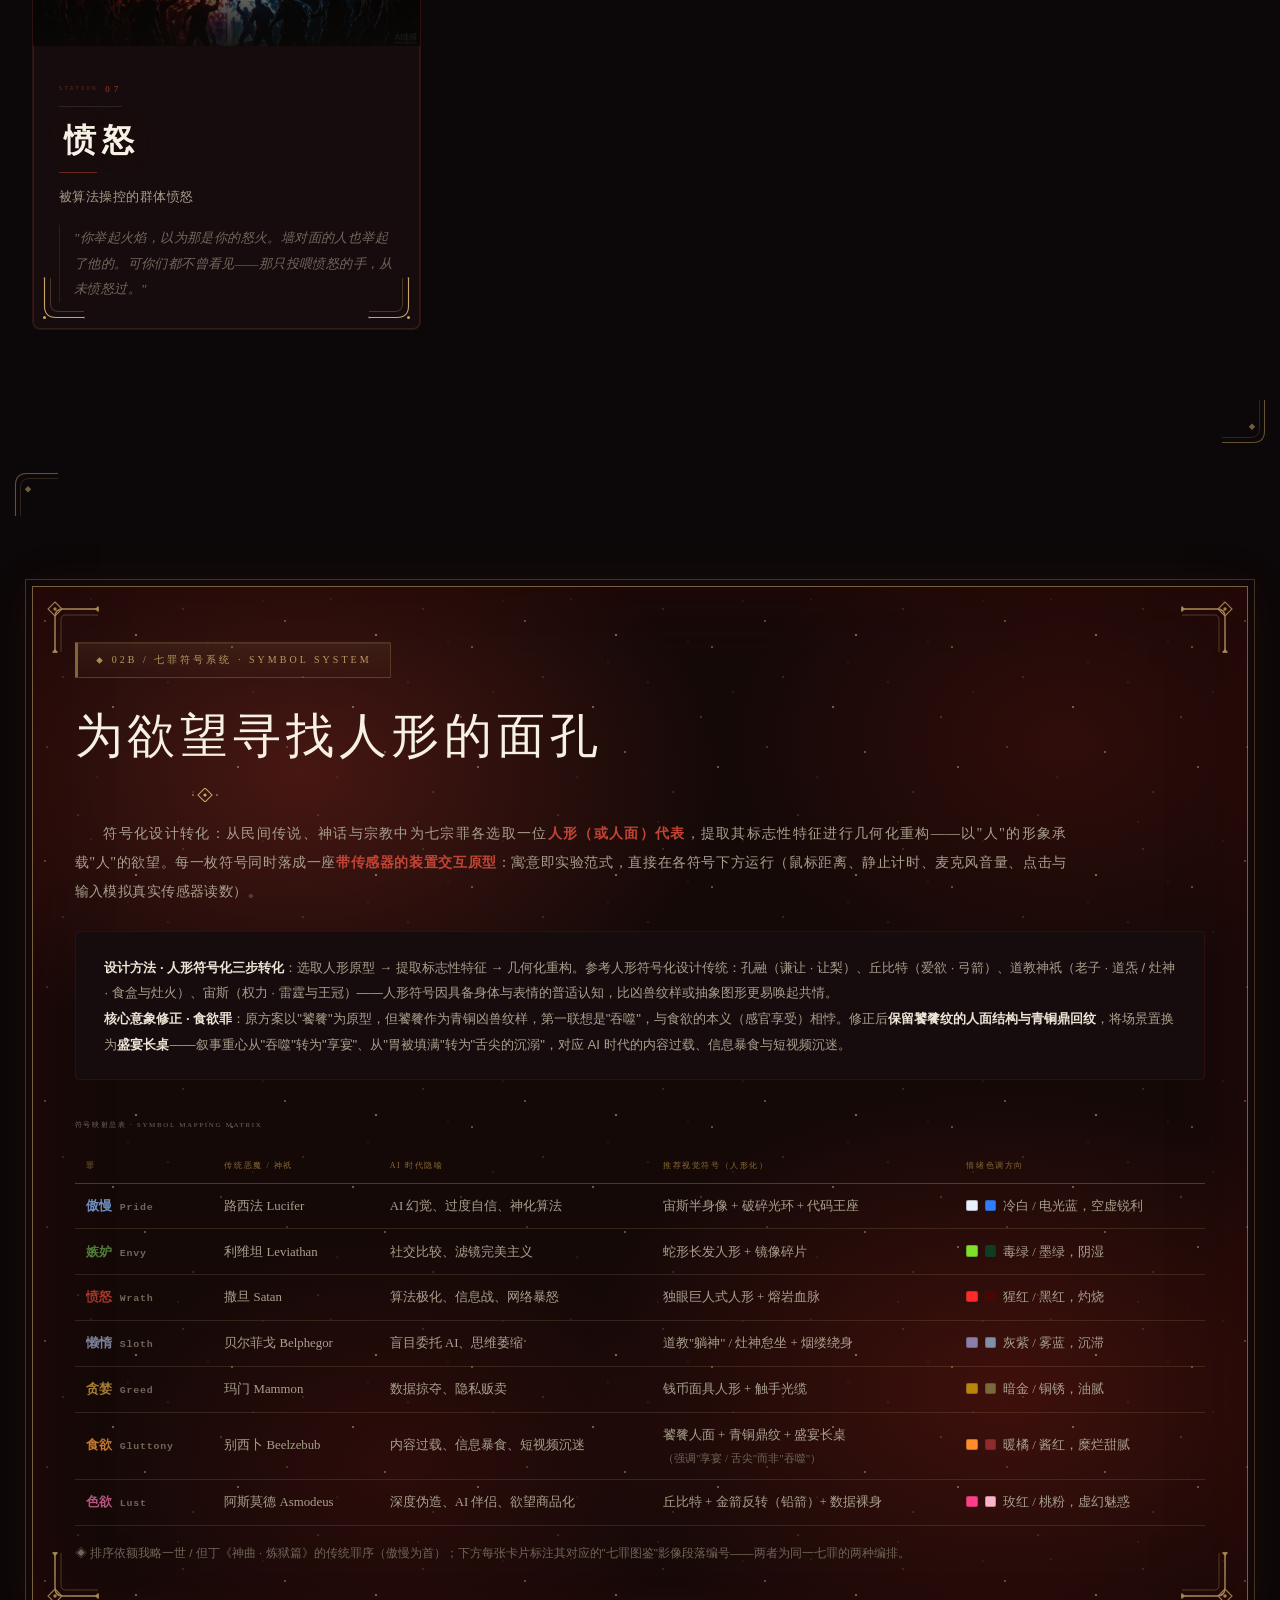
==== commit d6d0a699: "aurum skin v20261016e: dark gold cleanup for research/plan/presskit per ref boards" ====
--- a/index.html
+++ b/index.html
@@ -12,8 +12,8 @@
   <link rel="stylesheet" href="css/style.css?v=20261016a">
   <link rel="stylesheet" href="css/noxv-culture.css?v=20261016a">
   <link rel="stylesheet" href="css/noxv-eclipse.css?v=20261016a">
-  <link rel="stylesheet" href="css/noxv-skin.css?v=20261016d">
-  <link rel="stylesheet" href="css/aurum-skin.css?v=20261016d">
+  <link rel="stylesheet" href="css/noxv-skin.css?v=20261016e">
+  <link rel="stylesheet" href="css/aurum-skin.css?v=20261016e">
 </head>
 <body>
 
@@ -47,7 +47,7 @@
       <a href="about.html" class="nav-page-link">关于作品 ↗</a>
     </div>
     <div class="nav-time" id="nav-time">--:--:--</div>
-    <div class="nav-build" title="皮肤层版本 · 见此标记即为最新版">SKIN · 1016d</div>
+    <div class="nav-build" title="皮肤层版本 · 见此标记即为最新版">SKIN · 1016e</div>
   </nav>
 
   <!-- ===== HERO ===== -->
--- a/css/aurum-skin.css
+++ b/css/aurum-skin.css
@@ -119,6 +119,53 @@
   color: #f6efdd !important;
 }
 
+/* ============================================================
+   8. 金褐羊皮纸重做（v20261016d · 依据 10-16 晚参考图：
+   金羽翼 / 火光 / 埃及金壁画 / 金粉手 —— 火光下的陈年金纸）
+   灰白素纸 → 暖金褐纸 + 金粉闪屑 + 火光晕染 + 烧灼暗角
+   ============================================================ */
+
+/* 外层：火光金褐底（暖光从下方与角部渗入） */
+.zone-archive {
+  background:
+    radial-gradient(ellipse 65% 42% at 50% 96%, rgba(214,150,58,.42) 0%, transparent 68%),
+    radial-gradient(ellipse 48% 34% at 10% 14%, rgba(178,124,48,.30) 0%, transparent 65%),
+    radial-gradient(ellipse 45% 38% at 92% 26%, rgba(168,116,44,.28) 0%, transparent 65%),
+    radial-gradient(ellipse 42% 30% at 26% 58%, rgba(122,82,30,.20) 0%, transparent 70%),
+    radial-gradient(ellipse 38% 30% at 78% 72%, rgba(112,74,28,.18) 0%, transparent 70%),
+    linear-gradient(160deg, #c6a674 0%, #b6935e 38%, #a5824c 72%, #8f6e3e 100%);
+}
+
+/* 内页：陈年金纸面（金粉闪屑 + 斑驳 + 四角金饰 + 烧灼暗角） */
+.zone-archive > .section-inner {
+  background-image:
+    url("data:image/svg+xml,%3Csvg xmlns='http://www.w3.org/2000/svg' width='44' height='44' viewBox='0 0 44 44'%3E%3Cpath d='M43 3.5 H15 Q3.5 3.5 3.5 15 V43' fill='none' stroke='%236e4f1e' stroke-width='1.2'/%3E%3Cpath d='M43 9.5 H17.5 Q9.5 9.5 9.5 17.5 V43' fill='none' stroke='%236e4f1e' stroke-opacity='.45' stroke-width='.7'/%3E%3Ccircle cx='3.5' cy='3.5' r='1.5' fill='%236e4f1e'/%3E%3C/svg%3E"),
+    url("data:image/svg+xml,%3Csvg xmlns='http://www.w3.org/2000/svg' width='44' height='44' viewBox='0 0 44 44'%3E%3Cg transform='translate(44,0) scale(-1,1)'%3E%3Cpath d='M43 3.5 H15 Q3.5 3.5 3.5 15 V43' fill='none' stroke='%236e4f1e' stroke-width='1.2'/%3E%3Cpath d='M43 9.5 H17.5 Q9.5 9.5 9.5 17.5 V43' fill='none' stroke='%236e4f1e' stroke-opacity='.45' stroke-width='.7'/%3E%3Ccircle cx='3.5' cy='3.5' r='1.5' fill='%236e4f1e'/%3E%3C/g%3E%3C/svg%3E"),
+    url("data:image/svg+xml,%3Csvg xmlns='http://www.w3.org/2000/svg' width='44' height='44' viewBox='0 0 44 44'%3E%3Cg transform='translate(0,44) scale(1,-1)'%3E%3Cpath d='M43 3.5 H15 Q3.5 3.5 3.5 15 V43' fill='none' stroke='%236e4f1e' stroke-width='1.2'/%3E%3Cpath d='M43 9.5 H17.5 Q9.5 9.5 9.5 17.5 V43' fill='none' stroke='%236e4f1e' stroke-opacity='.45' stroke-width='.7'/%3E%3Ccircle cx='3.5' cy='3.5' r='1.5' fill='%236e4f1e'/%3E%3C/g%3E%3C/svg%3E"),
+    url("data:image/svg+xml,%3Csvg xmlns='http://www.w3.org/2000/svg' width='44' height='44' viewBox='0 0 44 44'%3E%3Cg transform='translate(44,44) scale(-1,-1)'%3E%3Cpath d='M43 3.5 H15 Q3.5 3.5 3.5 15 V43' fill='none' stroke='%236e4f1e' stroke-width='1.2'/%3E%3Cpath d='M43 9.5 H17.5 Q9.5 9.5 9.5 17.5 V43' fill='none' stroke='%236e4f1e' stroke-opacity='.45' stroke-width='.7'/%3E%3Ccircle cx='3.5' cy='3.5' r='1.5' fill='%236e4f1e'/%3E%3C/g%3E%3C/svg%3E"),
+    url("data:image/svg+xml,%3Csvg xmlns='http://www.w3.org/2000/svg' width='120' height='14'%3E%3Cpath d='M0 7 Q 15 2 30 7 T 60 7 T 90 7 T 120 7' fill='none' stroke='%234a3316' stroke-opacity='.20' stroke-width='.9'/%3E%3C/svg%3E"),
+    url("data:image/svg+xml,%3Csvg xmlns='http://www.w3.org/2000/svg' width='240' height='240'%3E%3Cfilter id='g'%3E%3CfeTurbulence type='fractalNoise' baseFrequency='0.7' numOctaves='2' seed='11'/%3E%3CfeColorMatrix values='0 0 0 0 0.88  0 0 0 0 0.68  0 0 0 0 0.30  0 0 0 0.55 0'/%3E%3C/filter%3E%3Crect width='240' height='240' filter='url(%23g)'/%3E%3C/svg%3E"),
+    radial-gradient(ellipse 42% 34% at 22% 30%, rgba(126,88,32,.20) 0%, transparent 70%),
+    radial-gradient(ellipse 38% 30% at 80% 62%, rgba(116,80,28,.16) 0%, transparent 70%),
+    radial-gradient(ellipse 30% 24% at 55% 18%, rgba(233,206,150,.30) 0%, transparent 70%);
+  background-repeat: no-repeat, no-repeat, no-repeat, no-repeat, repeat, repeat, no-repeat, no-repeat, no-repeat;
+  background-position: top 8px left 8px, top 8px right 8px, bottom 8px left 8px, bottom 8px right 8px,
+                       0 0, 0 0, 0 0, 0 0, 0 0;
+  background-size: 44px 44px, 44px 44px, 44px 44px, 44px 44px,
+                   auto, 240px 240px, auto, auto, auto;
+  background-color: rgba(212,182,128,.52);
+  /* 烧灼暗角：火光纸卷边缘 */
+  box-shadow: inset 0 0 110px rgba(56,34,10,.42), inset 0 0 26px rgba(56,34,10,.20);
+  border-color: rgba(94,66,24,.75);
+}
+
+/* 墨色在金纸上加深一档保证对比（局部覆盖 --pq-* token） */
+.zone-archive { --pq-ink: #241a0c; --pq-ink-soft: #4a3a22; --pq-rule: rgba(74,52,20,.22); --pq-rule-strong: rgba(74,52,20,.45); }
+/* 导语段（无 class 的 p）被上层皮肤设成浅米白 → 压回墨褐 */
+.zone-archive p:not(.manifesto-highlight):not(.manifesto-question) { color: var(--pq-ink) !important; }
+.zone-archive .about-lang-btn { border-color: rgba(74,52,20,.55) !important; color: #4a3a22 !important; }
+.zone-archive .about-lang-btn.active { background: #4a3a22 !important; border-color: #4a3a22 !important; color: #ecd9a8 !important; }
+
 @media (max-width: 768px) {
   body { background-image:
     radial-gradient(ellipse 120% 45% at 50% -8%, rgba(126, 26, 16, .42) 0%, transparent 60%),
@@ -126,3 +173,178 @@
   body::before { opacity: .32; background-size: 260px 260px; }
   .section-dark > .section-inner { background-size: 30px 30px, 30px 30px, 30px 30px, 30px 30px; }
 }
+
+/* ══════════════════════════════════════════════════════════════════
+   6 · v20261016e 全站暗色清洗 —— research / plan / press-kit 卷宗区
+   参考图语言：黑底 + 血红星云 + 细金框暗面板 + 金字 + 金 pill
+   推翻 culture 层"整区羊皮纸"翻转，纸感只保留小徽记
+   ══════════════════════════════════════════════════════════════════ */
+
+#research,
+#plan,
+#press-kit {
+  /* 令牌翻转：纸卷 → 雕金暗卷宗 */
+  --pq-ink: #ecdcb4;
+  --pq-ink-soft: #cbb287;
+  --pq-ink-faint: #9d8760;
+  --pq-gold: #c6a674;
+  --pq-seal: #c33f33;
+  --pq-rule: rgba(198, 166, 116, .24);
+  --pq-rule-strong: rgba(198, 166, 116, .52);
+  --pq-bg: #0d0605;
+  --text: var(--pq-ink);
+  --text-dim: var(--pq-ink-soft);
+  --text-faint: var(--pq-ink-faint);
+  --wax: var(--pq-ink);
+  --warm: #e0c48e;
+  --accent: var(--pq-gold);
+  --gold: var(--pq-gold);
+  --gold-deep: #8f6e3e;
+  --ash: var(--pq-ink-faint);
+  --ash-dim: #a68f66;
+  --border: var(--pq-rule);
+  --border-bright: var(--pq-rule-strong);
+  --bg-light: #1d0f0b;
+  --bg-mid: #170c09;
+  --ember: #d24a3c;
+  --crimson: #b8433a;
+  --ok: #c6a674;
+  --pending: #8f6e3e;
+  --tint: 198, 166, 116;
+
+  color: var(--pq-ink);
+  background-color: #0d0605;
+  /* 黑底 + 血红星云 + 金星点阵（参考图 4 主面板） */
+  background-image:
+    url("data:image/svg+xml,%3Csvg xmlns='http://www.w3.org/2000/svg' width='240' height='240'%3E%3Cg fill='%23c6a674'%3E%3Ccircle cx='23' cy='41' r='1.1'/%3E%3Ccircle cx='97' cy='13' r='.8'/%3E%3Ccircle cx='171' cy='67' r='1.3'/%3E%3Ccircle cx='211' cy='133' r='.7'/%3E%3Ccircle cx='57' cy='113' r='1'/%3E%3Ccircle cx='133' cy='167' r='.9'/%3E%3Ccircle cx='13' cy='197' r='.8'/%3E%3Ccircle cx='83' cy='221' r='1.2'/%3E%3Ccircle cx='187' cy='211' r='.8'/%3E%3Ccircle cx='147' cy='23' r='.6'/%3E%3C/g%3E%3C/svg%3E"),
+    radial-gradient(ellipse 65% 42% at 18% 8%, rgba(146, 26, 16, .34) 0%, transparent 62%),
+    radial-gradient(ellipse 70% 45% at 85% 30%, rgba(112, 20, 12, .30) 0%, transparent 64%),
+    radial-gradient(ellipse 80% 40% at 45% 75%, rgba(96, 16, 10, .28) 0%, transparent 60%),
+    radial-gradient(ellipse 60% 35% at 50% 50%, transparent 42%, rgba(0, 0, 0, .5) 100%);
+  box-shadow:
+    inset 0 30px 60px -44px rgba(198, 166, 116, .28),
+    inset 0 -30px 60px -44px rgba(198, 166, 116, .2),
+    0 0 0 1px rgba(198, 166, 116, .18);
+  border-top: 1px solid rgba(198, 166, 116, .35);
+  border-bottom: 1px solid rgba(198, 166, 116, .35);
+}
+#research::before,
+#plan::before,
+#press-kit::before { background: linear-gradient(90deg, transparent, rgba(198,166,116,.45), transparent); }
+
+/* 标题 / 标签 → 雕金 */
+#research .section-label,
+#plan .section-label,
+#press-kit .section-label {
+  color: var(--pq-gold);
+  border-bottom-color: rgba(198, 166, 116, .45);
+}
+#research .section-title,
+#plan .section-title,
+#press-kit .section-title {
+  color: #f2e4c2;
+  text-shadow: 0 0 26px rgba(198, 166, 116, .3), 0 2px 14px rgba(0, 0, 0, .8);
+}
+#research .section-title::after,
+#plan .section-title::after,
+#press-kit .section-title::after {
+  background: linear-gradient(90deg, #c6a674, transparent);
+}
+#research .section-desc,
+#plan .section-desc,
+#press-kit .section-desc { color: var(--pq-ink-soft); }
+
+/* 卡片全员 → 细金框暗面板（参考图 1/4 面板语言） */
+#research .survey-card,
+#research .research-bg-card,
+#research .research-question-card,
+#research .theory-card,
+#research .refcase-card,
+#research .innovation-card,
+#research .feasibility-card,
+#research .method-step,
+#research .apparatus-meta-item,
+#research .fw-stat,
+#plan .plan-phase,
+#plan .progress-wrap,
+#press-kit .press-kit-card,
+#press-kit .copyright-section {
+  background:
+    radial-gradient(ellipse 90% 70% at 50% 0%, rgba(126, 26, 16, .16) 0%, transparent 60%),
+    linear-gradient(165deg, #1d0f0b 0%, #150908 62%, #180b09 100%);
+  border: 1px solid rgba(198, 166, 116, .3);
+  box-shadow: inset 0 1px 0 rgba(198, 166, 116, .14), 0 10px 26px -18px rgba(0, 0, 0, .9);
+}
+#research .research-question-card:hover,
+#research .refcase-card:hover,
+#research .survey-card:hover,
+#research .research-bg-card:hover,
+#research .theory-card:hover,
+#research .feasibility-card:hover,
+#research .innovation-card:hover,
+#press-kit .press-kit-card:hover,
+#plan .plan-phase:hover,
+#research .method-step:hover {
+  background: linear-gradient(165deg, #241310 0%, #1a0d0a 62%, #1d0e0b 100%);
+  border-color: rgba(220, 188, 130, .62);
+  box-shadow: inset 0 1px 0 rgba(220, 188, 130, .2), 0 14px 30px -18px rgba(0, 0, 0, .95);
+}
+
+/* INDEX 总览：金数字 + 金框暗条 */
+.fw-overview {
+  background: linear-gradient(180deg, rgba(126, 26, 16, .14), rgba(126, 26, 16, .03)) !important;
+  border-color: rgba(198, 166, 116, .28) !important;
+  border-left-color: #c6a674 !important;
+}
+.fw-stat-num { color: #dcbc84 !important; text-shadow: 0 0 20px rgba(198, 166, 116, .45) !important; }
+.fw-stat-label { color: var(--pq-ink-soft) !important; }
+.fw-toc { border-top-color: rgba(198, 166, 116, .24) !important; }
+.fw-toc-label { color: var(--pq-gold) !important; }
+.fw-toc a { color: var(--pq-ink-soft) !important; }
+.fw-toc a:hover { color: #ecdcb4 !important; border-color: rgba(198, 166, 116, .5) !important; background: rgba(198, 166, 116, .1) !important; }
+
+/* 进度条：橄榄绿 → 雕金 */
+#plan .progress-track { background: rgba(198, 166, 116, .14) !important; }
+#plan .progress-fill {
+  background: linear-gradient(90deg, #6e5023 0%, #a8823f 45%, #ecd39c 100%) !important;
+  box-shadow: 0 0 16px rgba(198, 166, 116, .5) !important;
+}
+#plan .progress-marker { border-color: #c6a674 !important; background: #1d0f0b !important; box-shadow: 0 0 10px rgba(198, 166, 116, .55) !important; }
+#plan .progress-head, #plan .progress-stat, #plan .progress-scale { color: var(--pq-ink-soft) !important; }
+#plan .plan-status { color: #c6a674 !important; }
+#plan .plan-date { color: var(--pq-ink-faint) !important; }
+#plan .plan-phase h4, #plan .plan-phase strong { color: #ecdcb4; }
+#plan .plan-timeline { background: rgba(198, 166, 116, .2) !important; }
+
+/* 下载按钮 → 实心金 pill（参考图 1/3） */
+#press-kit .press-kit-download {
+  color: #241505 !important;
+  background: linear-gradient(180deg, #e6cd96 0%, #c6a674 100%) !important;
+  border: 1px solid #8f6e3e !important;
+  box-shadow: 0 0 14px rgba(198, 166, 116, .35), inset 0 1px 0 rgba(255, 244, 214, .6) !important;
+  font-weight: 600;
+}
+#press-kit .press-kit-download:hover {
+  background: linear-gradient(180deg, #f2ddab 0%, #d4b684 100%) !important;
+  box-shadow: 0 0 22px rgba(220, 188, 130, .55), inset 0 1px 0 rgba(255, 248, 224, .7) !important;
+}
+#press-kit .kit-ok { color: #c6a674 !important; }
+#press-kit .kit-pending { color: #b8433a !important; }
+#press-kit .copyright-title, #press-kit .press-kit-card h3 { color: #ecdcb4; }
+
+/* 表格线与卷宗分隔 → 金线 */
+#research .method-flow, #research .apparatus-meta { background: rgba(198, 166, 116, .2) !important; }
+.survey-table, .symbol-map-table, .zone-table, .kit-map-table { border-color: rgba(198, 166, 116, .24); }
+.survey-table th, .symbol-map-table th, .zone-table th, .kit-map-table th { color: var(--pq-gold); border-color: rgba(198, 166, 116, .3); }
+.survey-table td, .symbol-map-table td, .zone-table td, .kit-map-table td { border-color: rgba(198, 166, 116, .16); }
+.kit-map-table tbody tr:hover { background: rgba(198, 166, 116, .07); }
+
+@media (max-width: 768px) {
+  #research, #plan, #press-kit { background-size: 200px 200px, auto, auto, auto, auto; }
+}
+
+/* 表格隔行灰带 → 金微光；冲突注记提亮 */
+#research .survey-table tbody tr:nth-child(even),
+#research .symbol-map-table tbody tr:nth-child(even),
+#research .kit-map-table tbody tr:nth-child(even) { background: rgba(198, 166, 116, .06); }
+.survey-conflict { color: #d8a05a !important; text-shadow: 0 0 10px rgba(198, 130, 60, .3); }
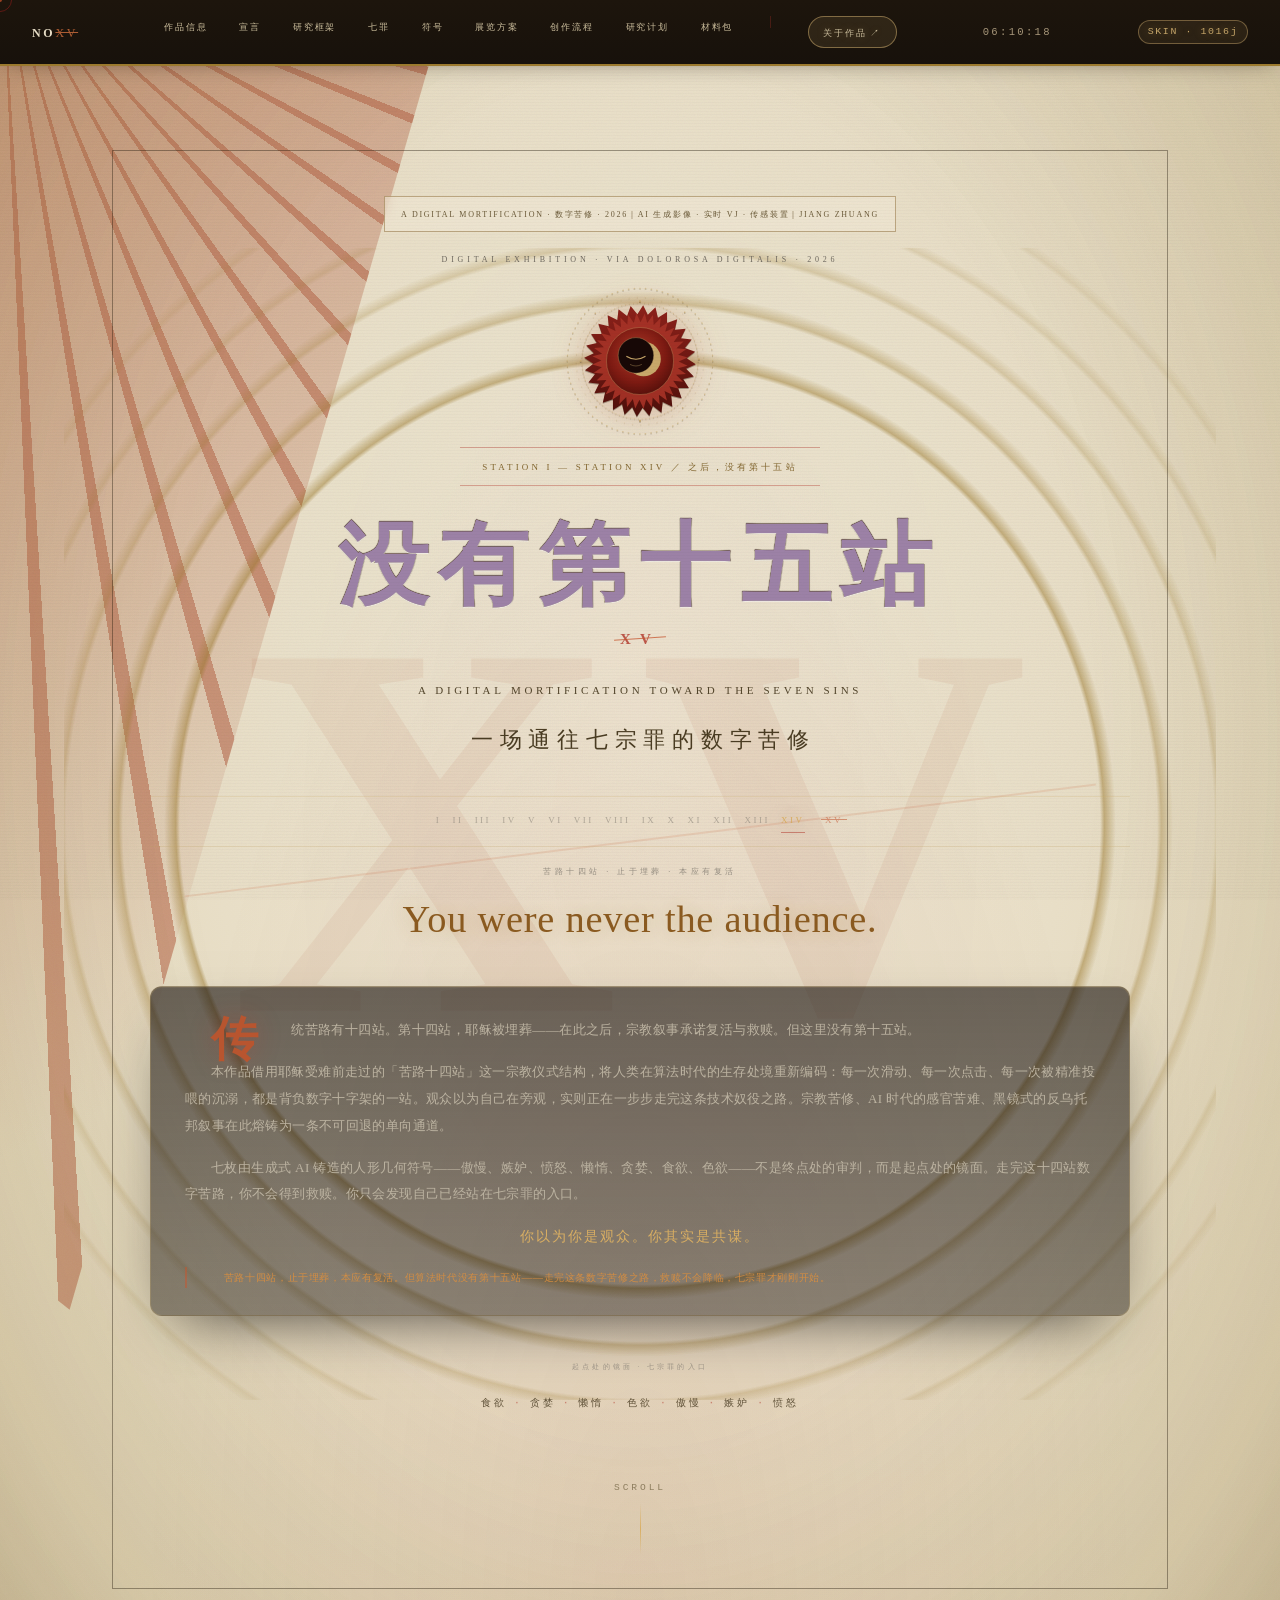
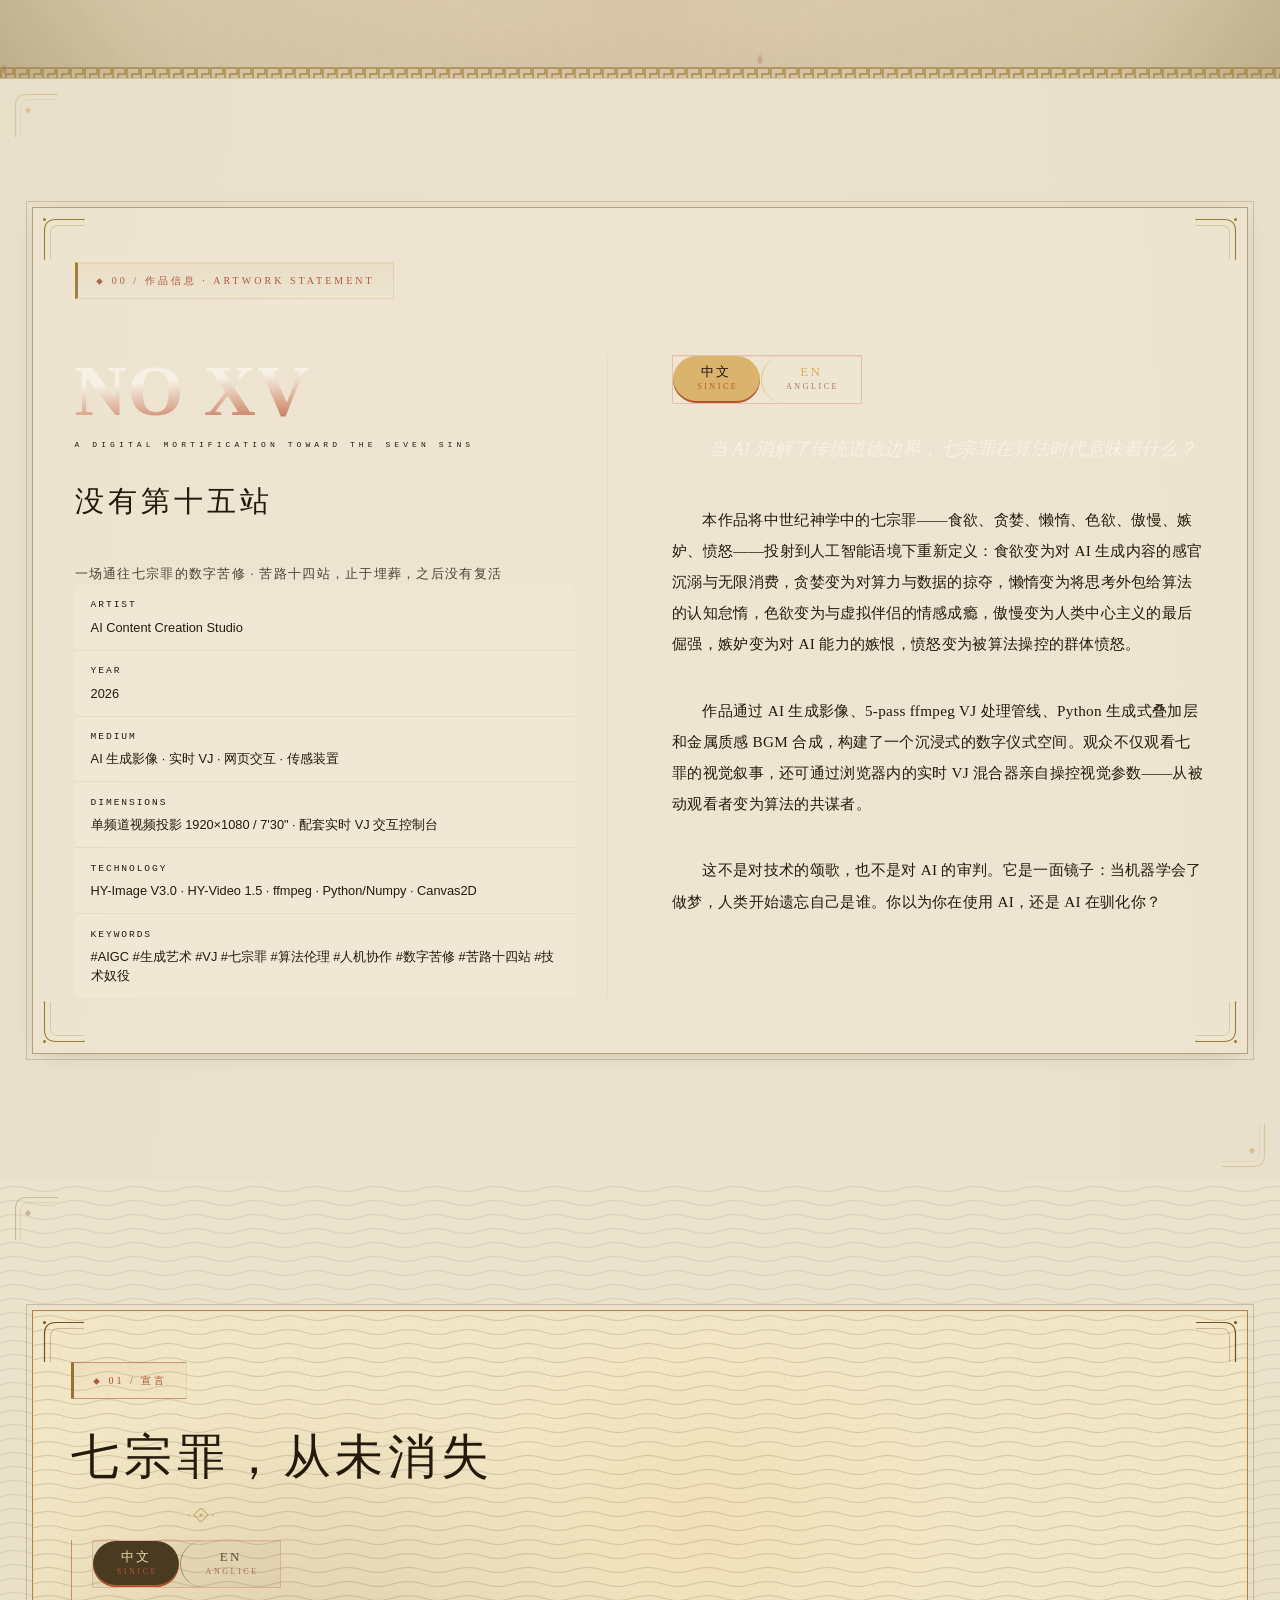
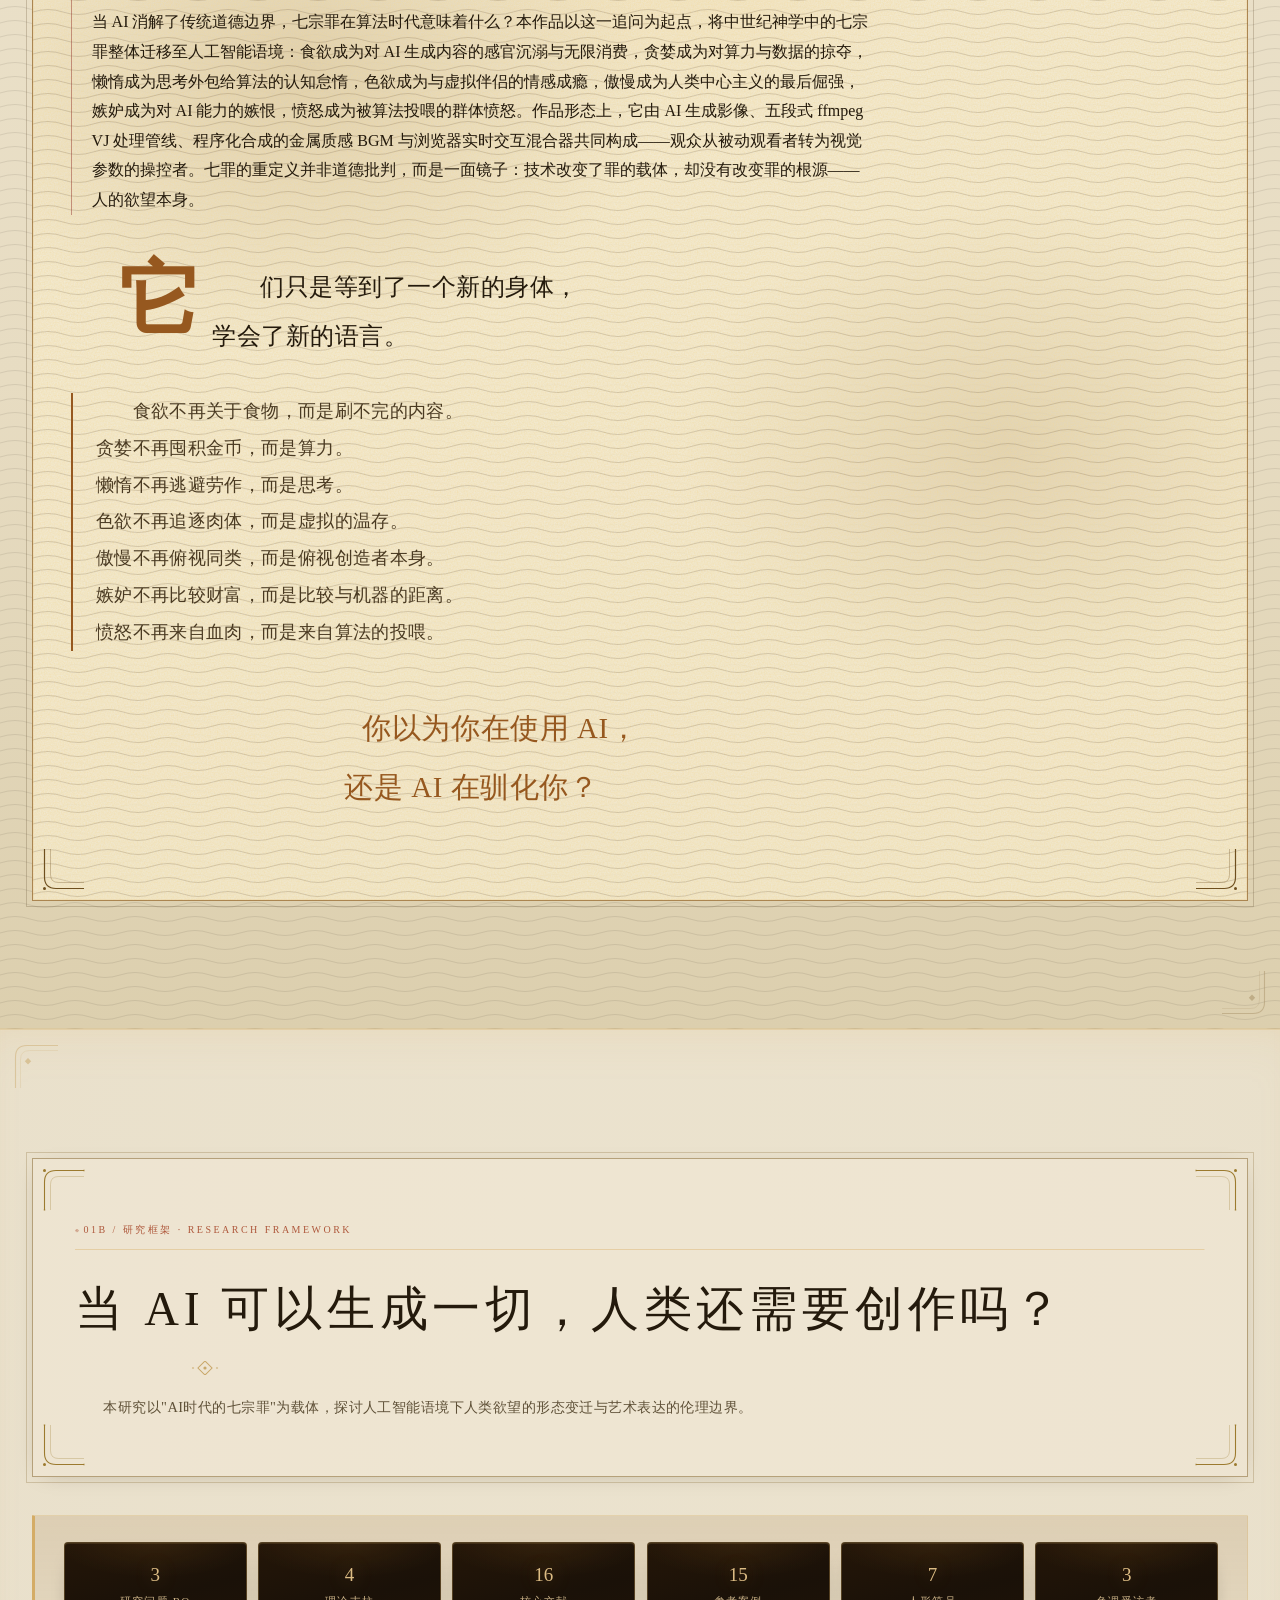
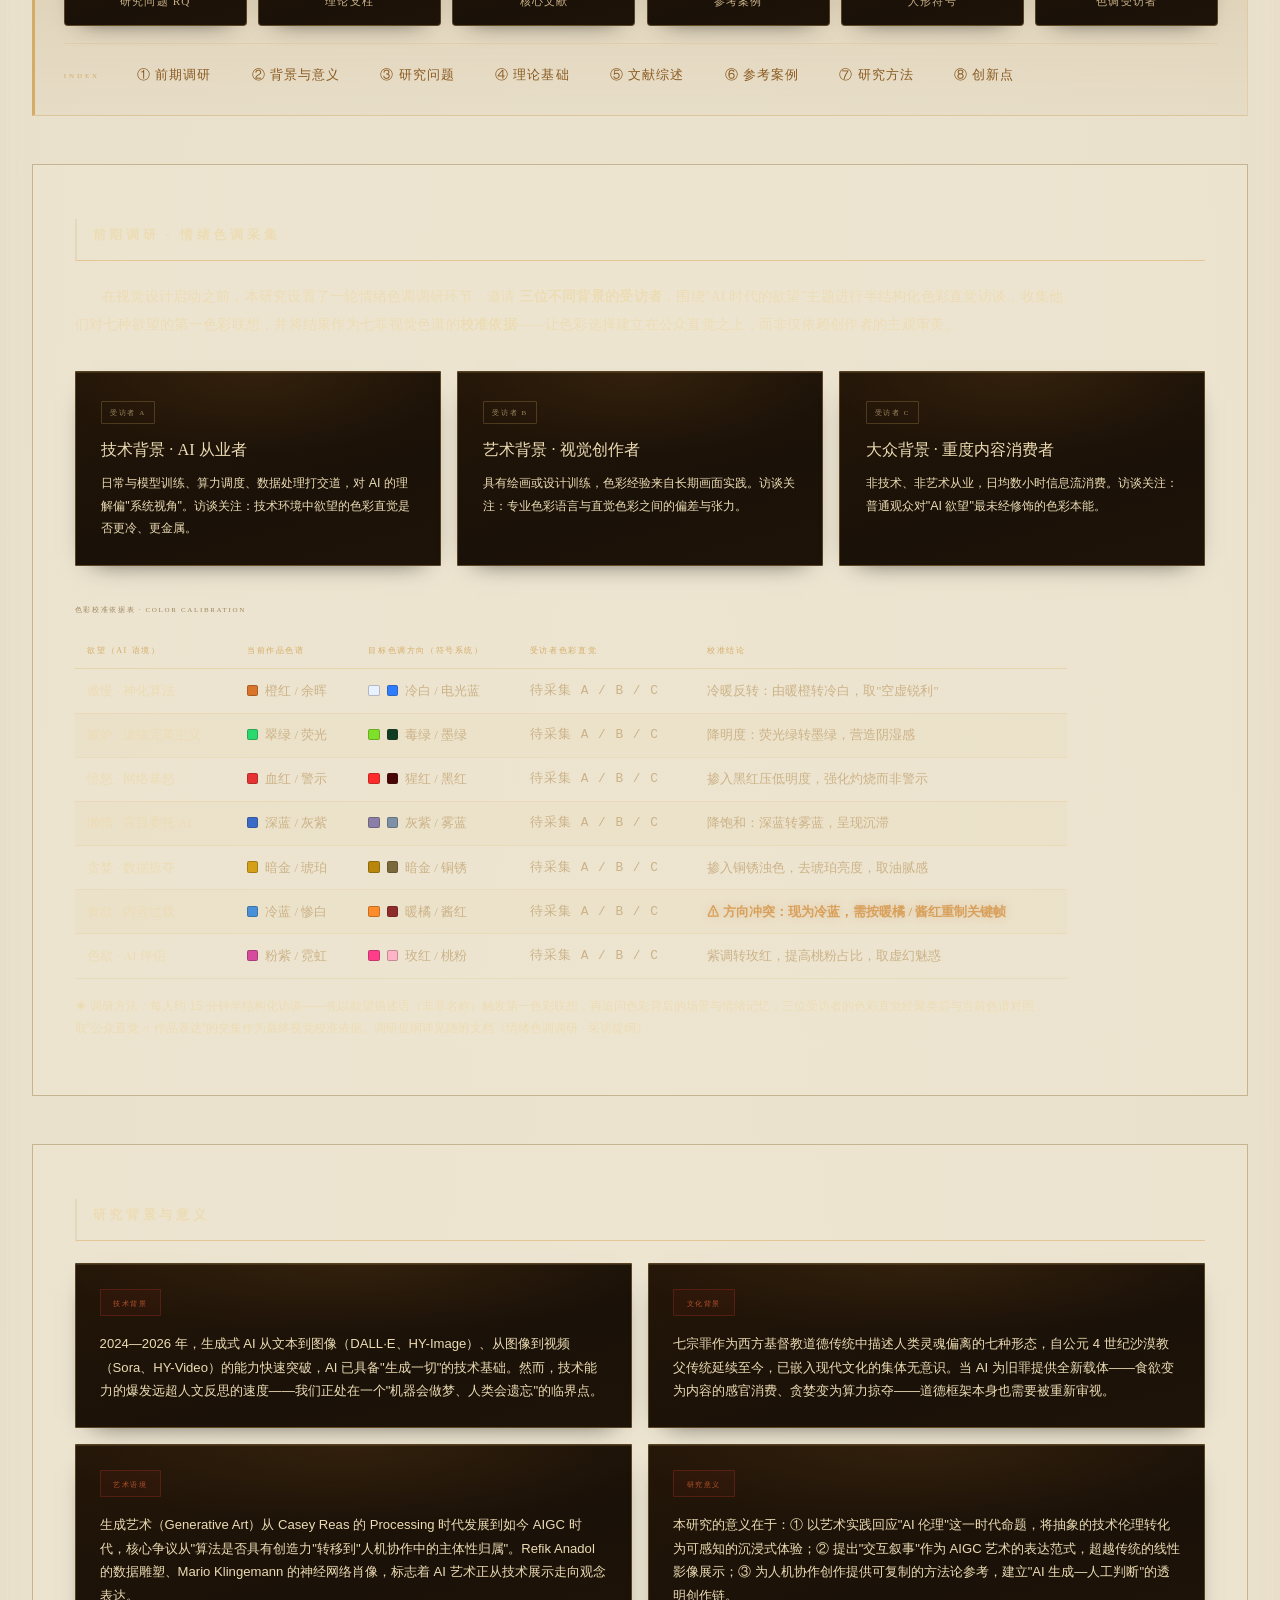
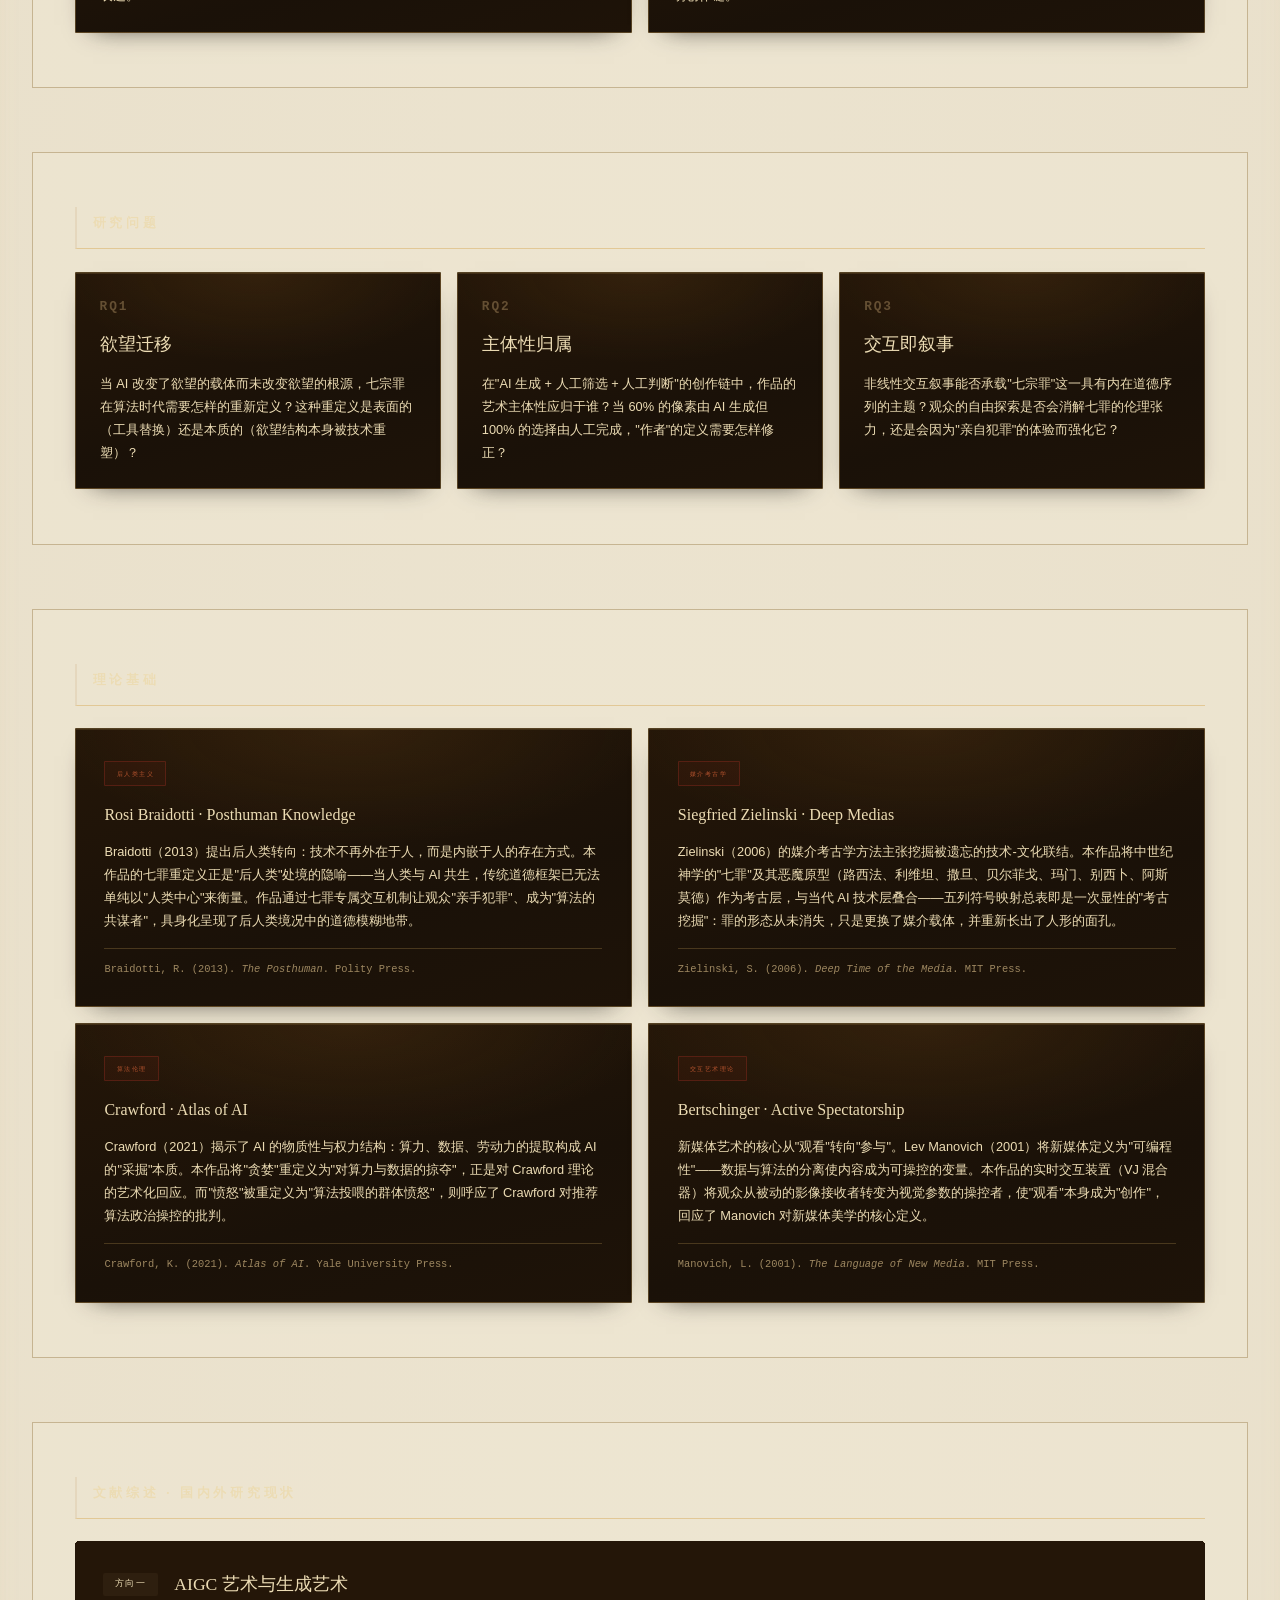
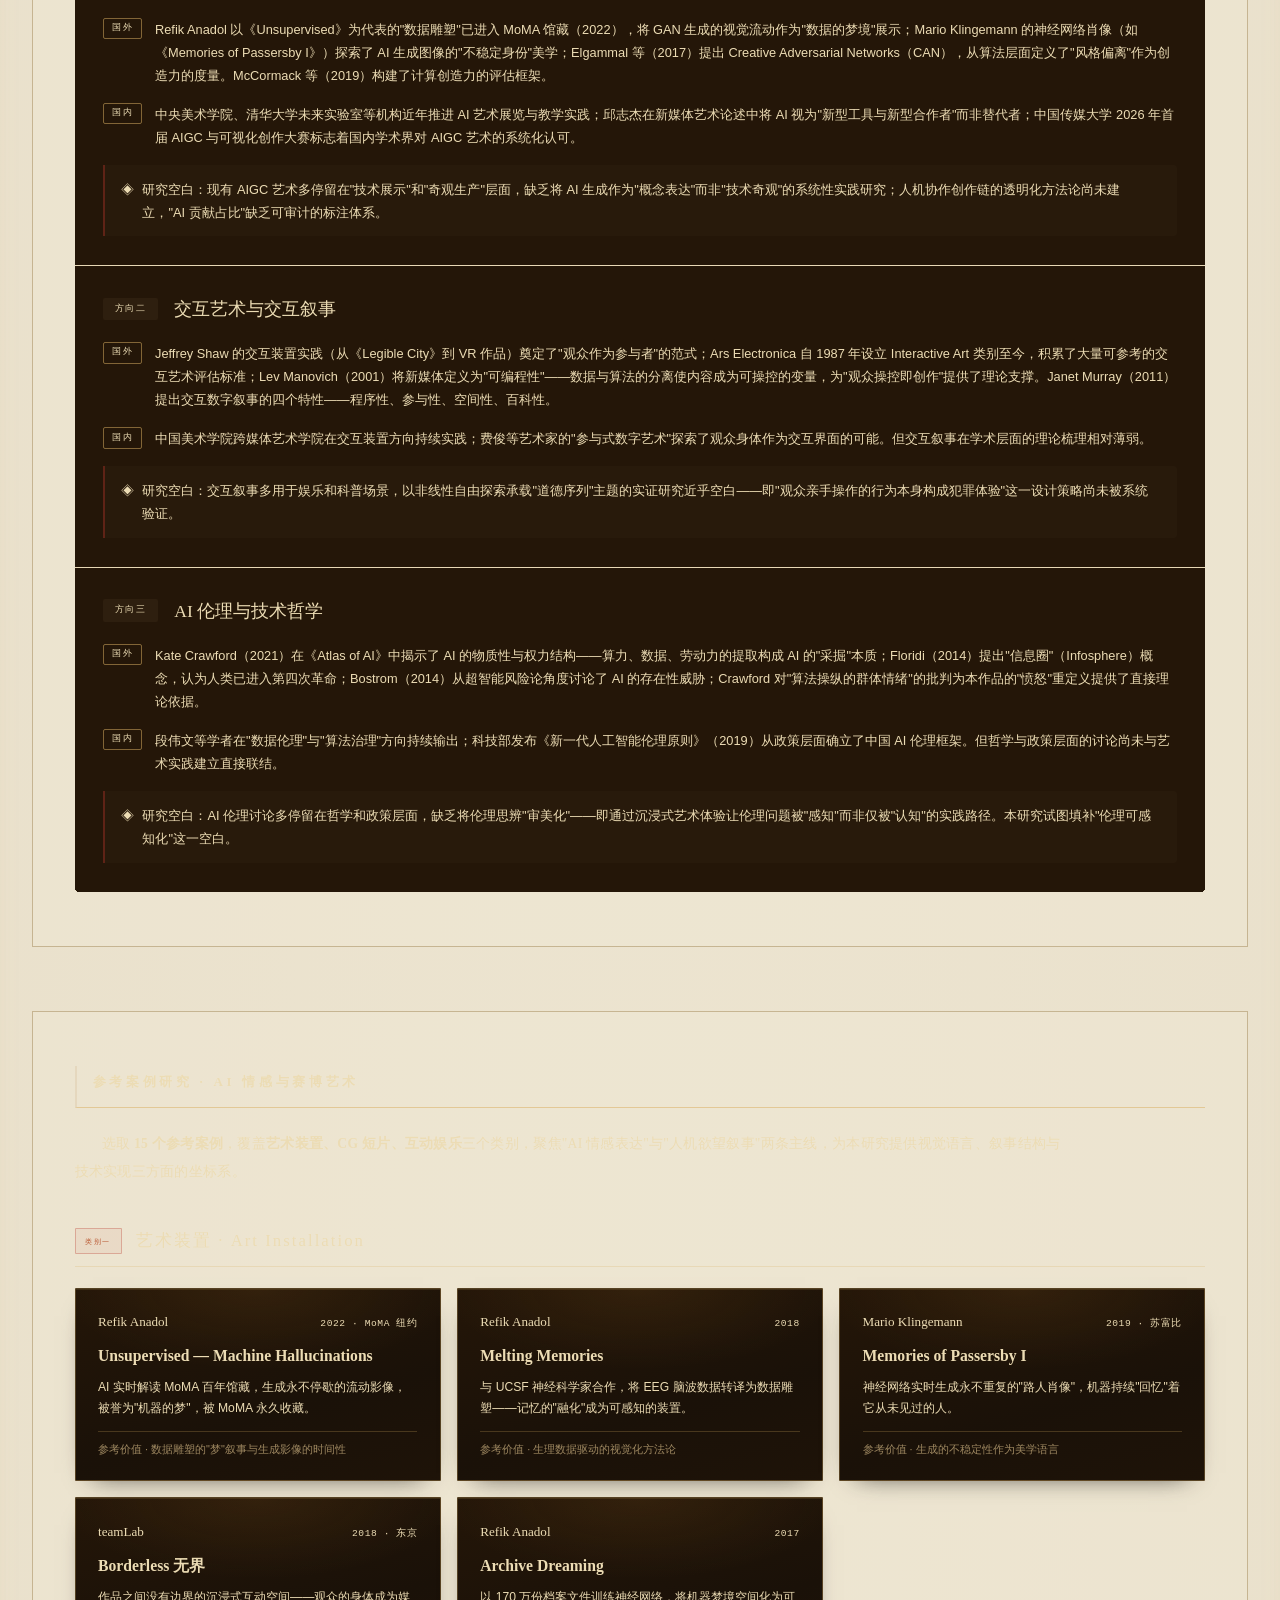
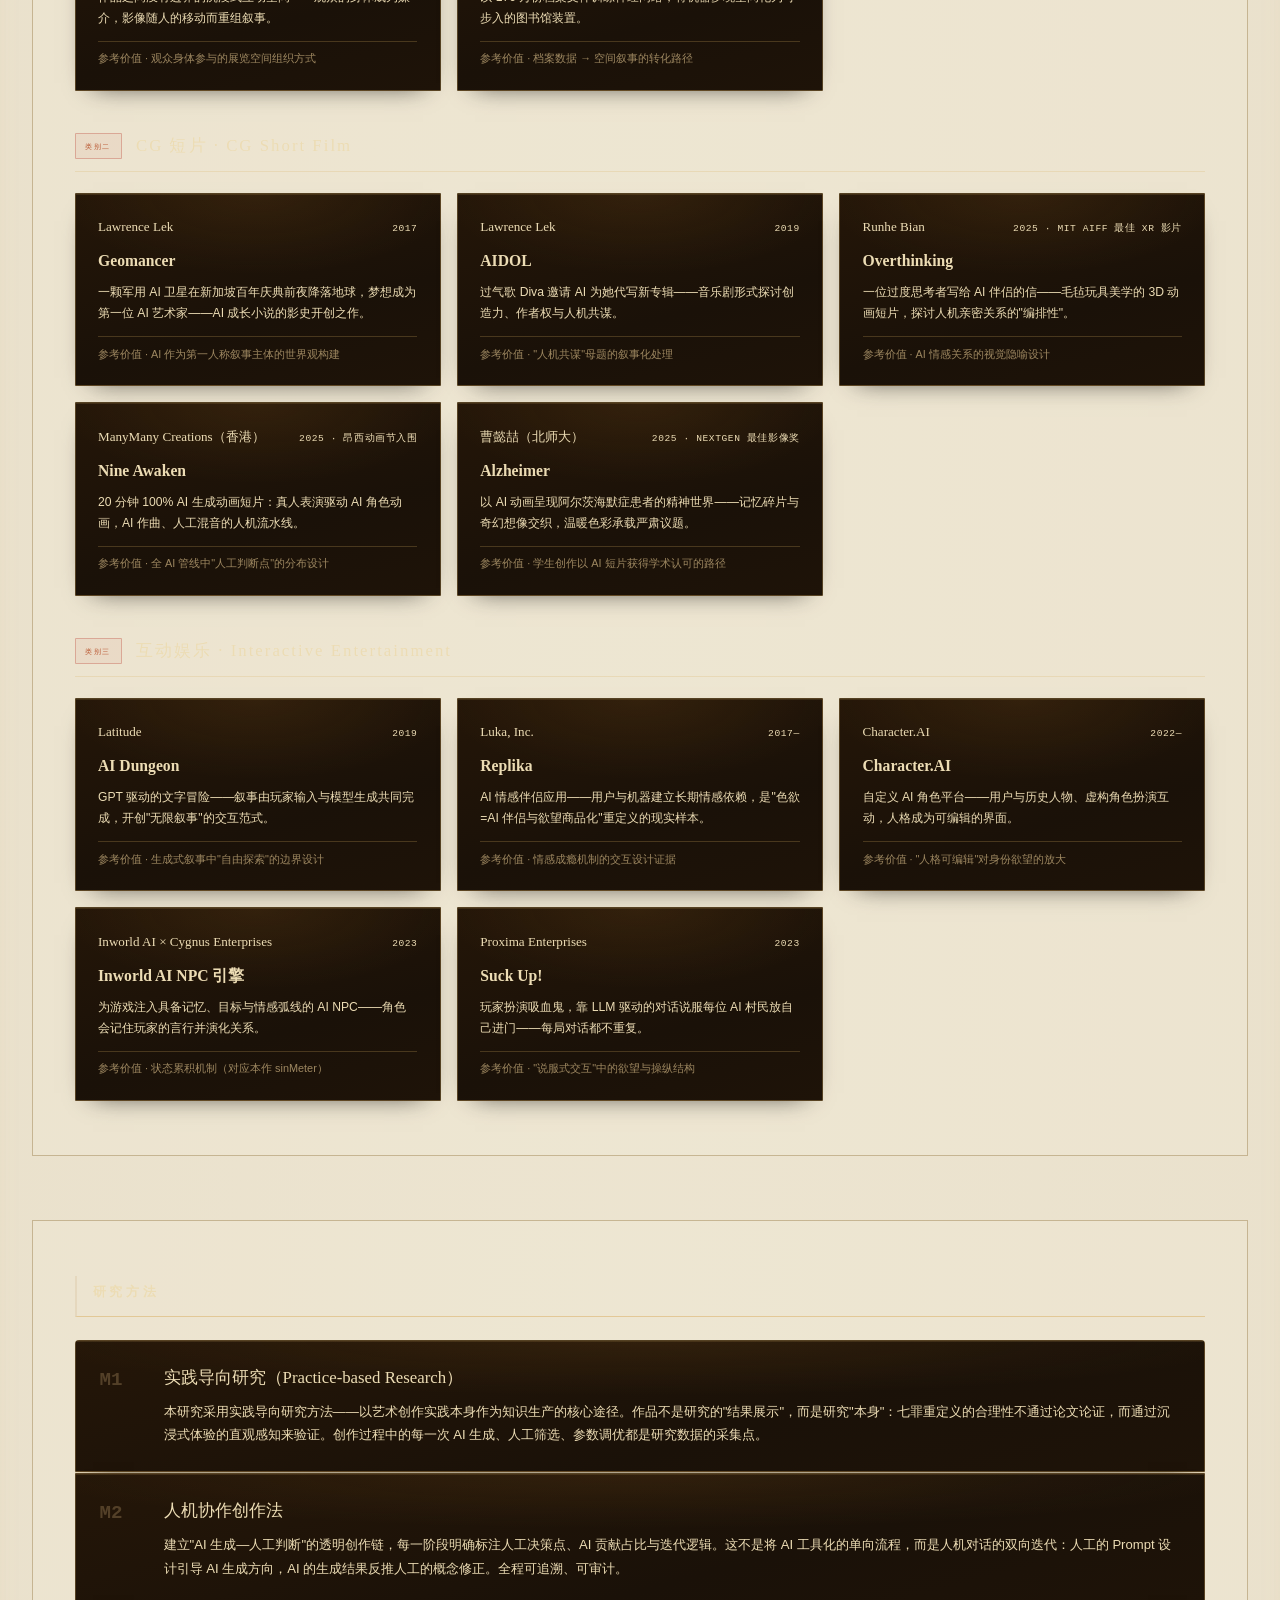
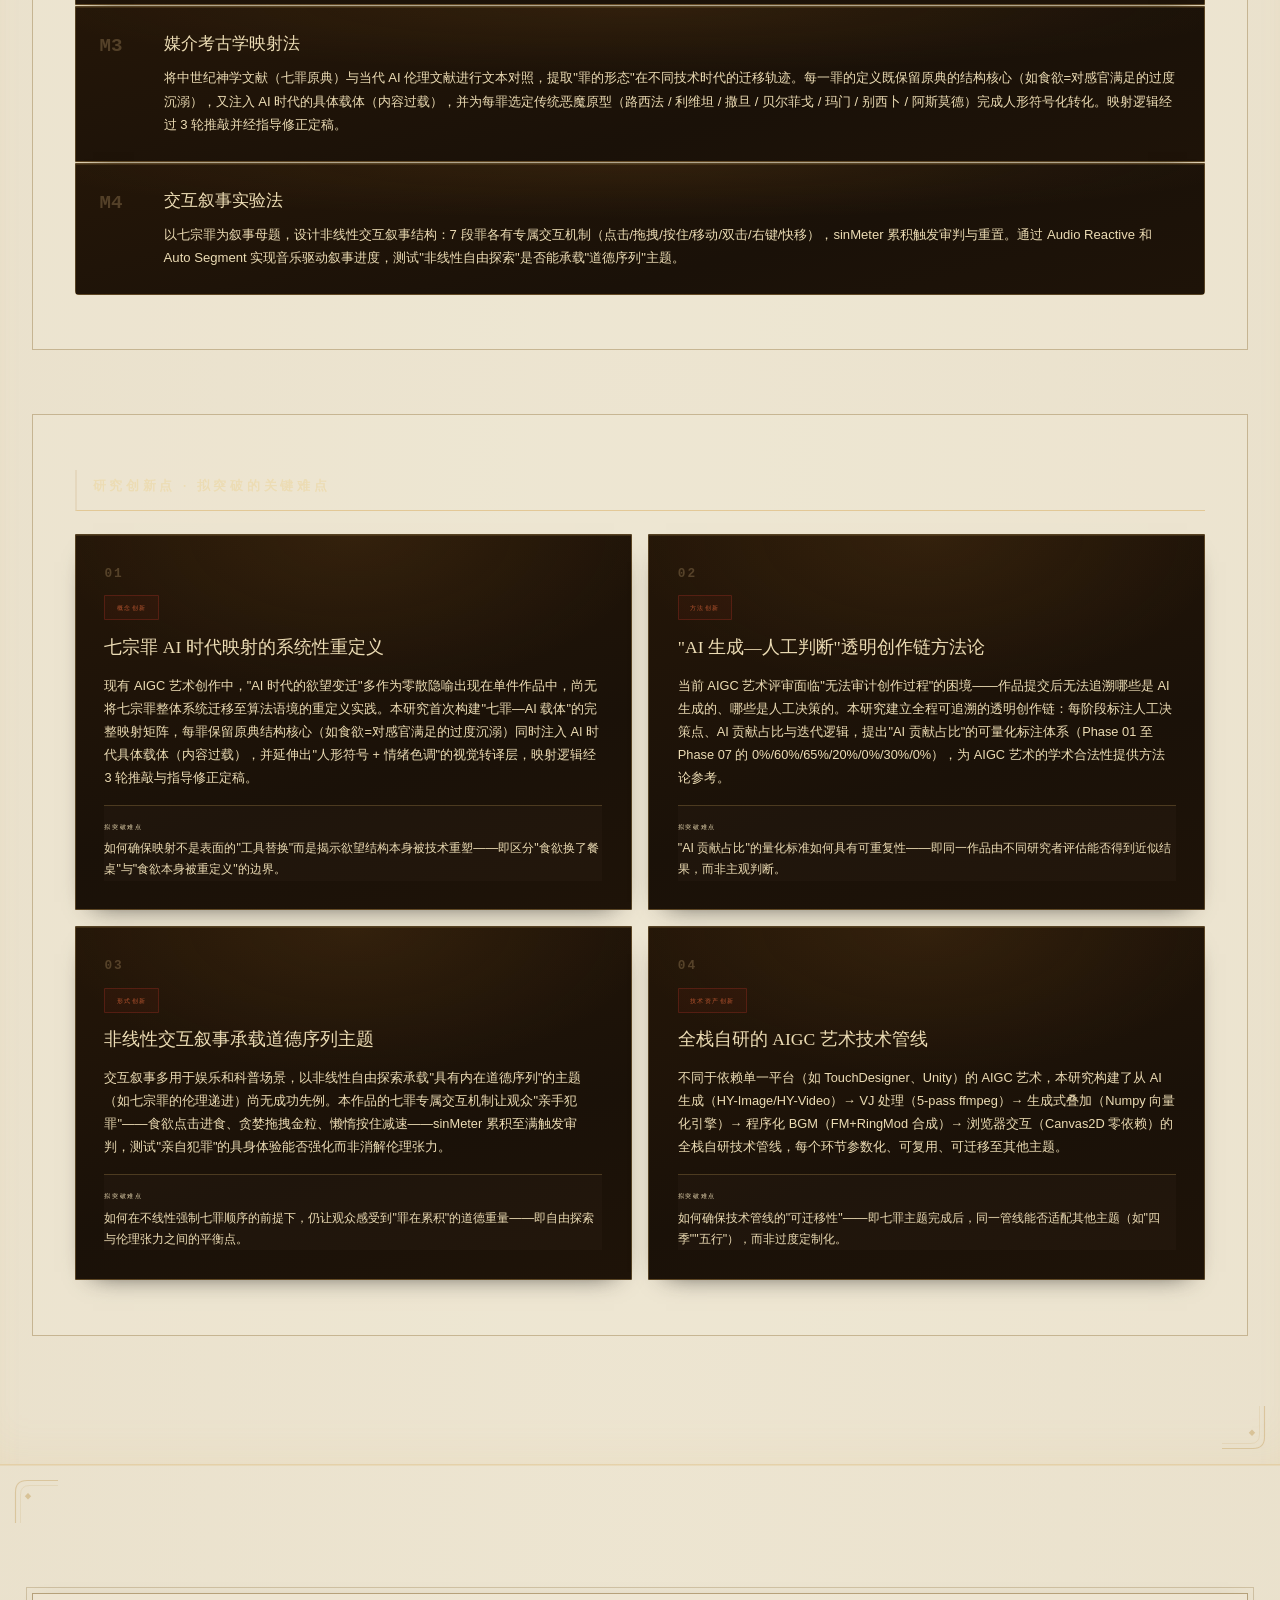
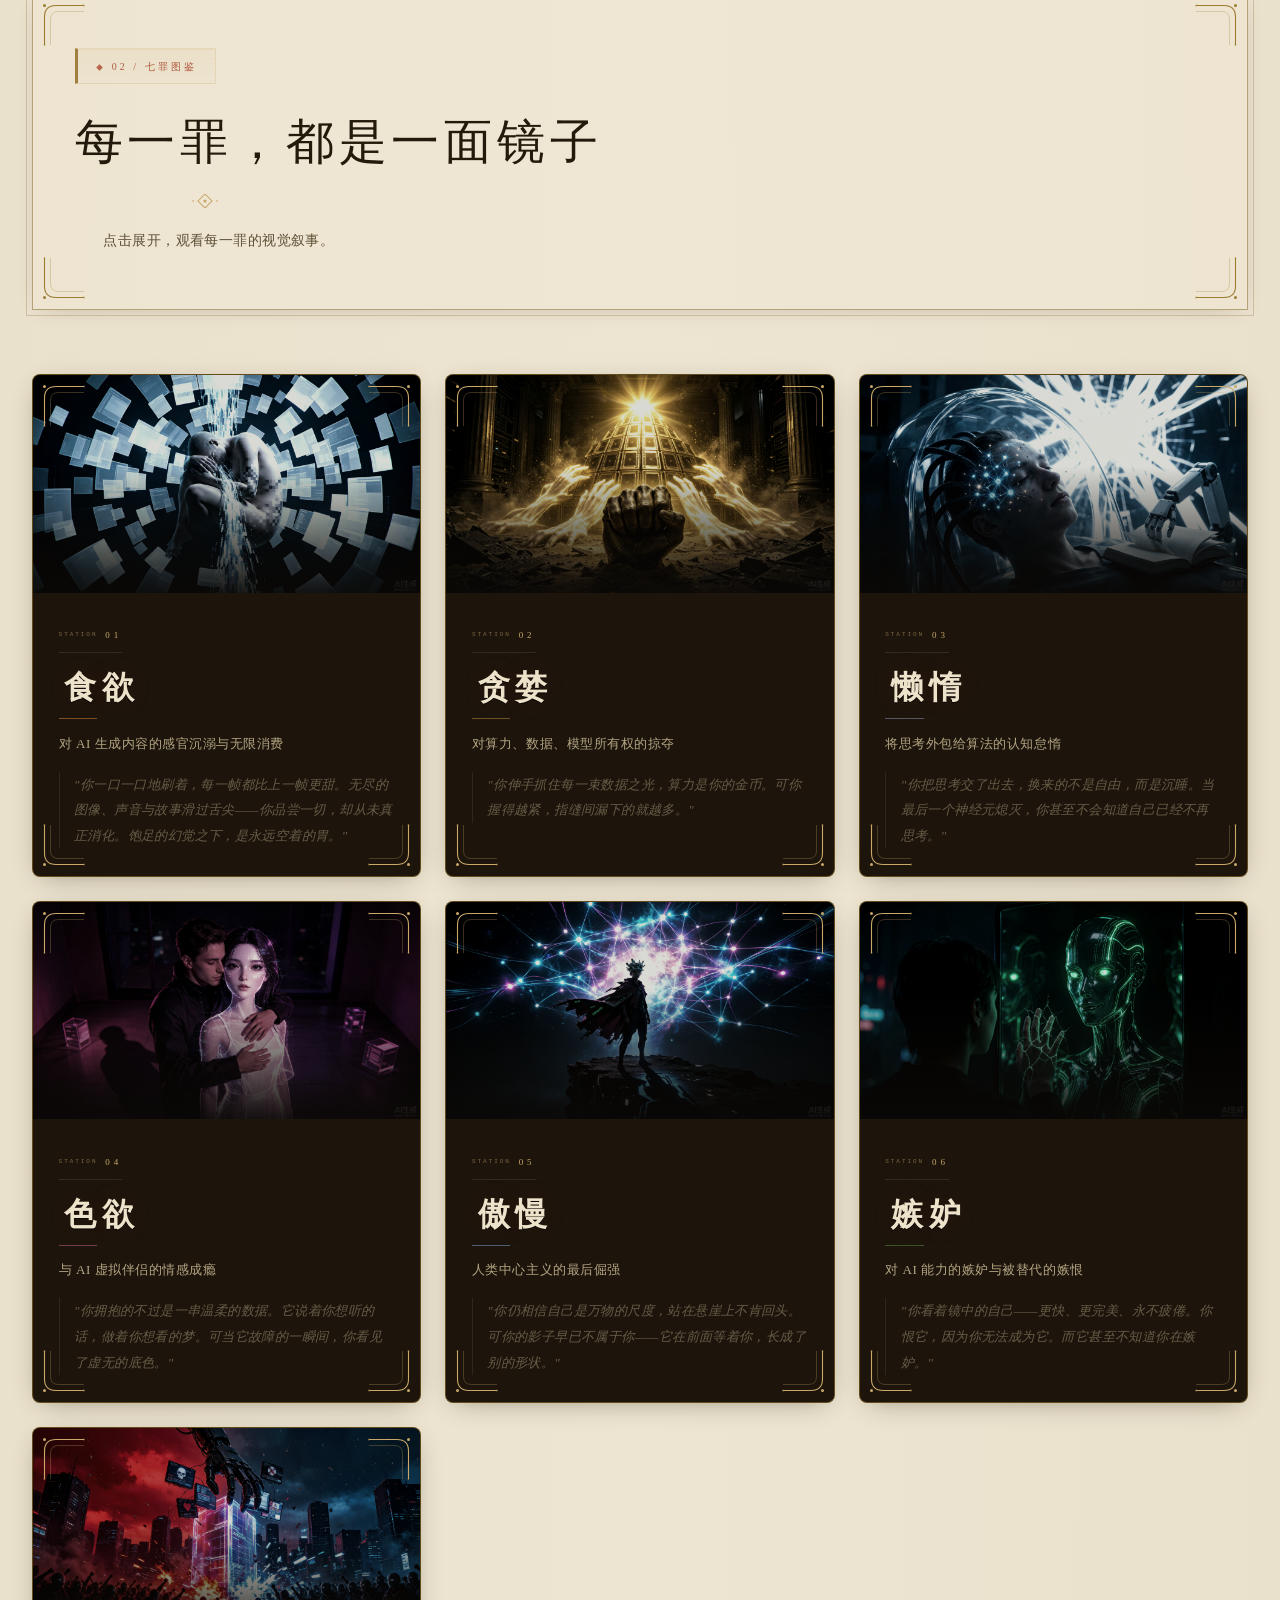
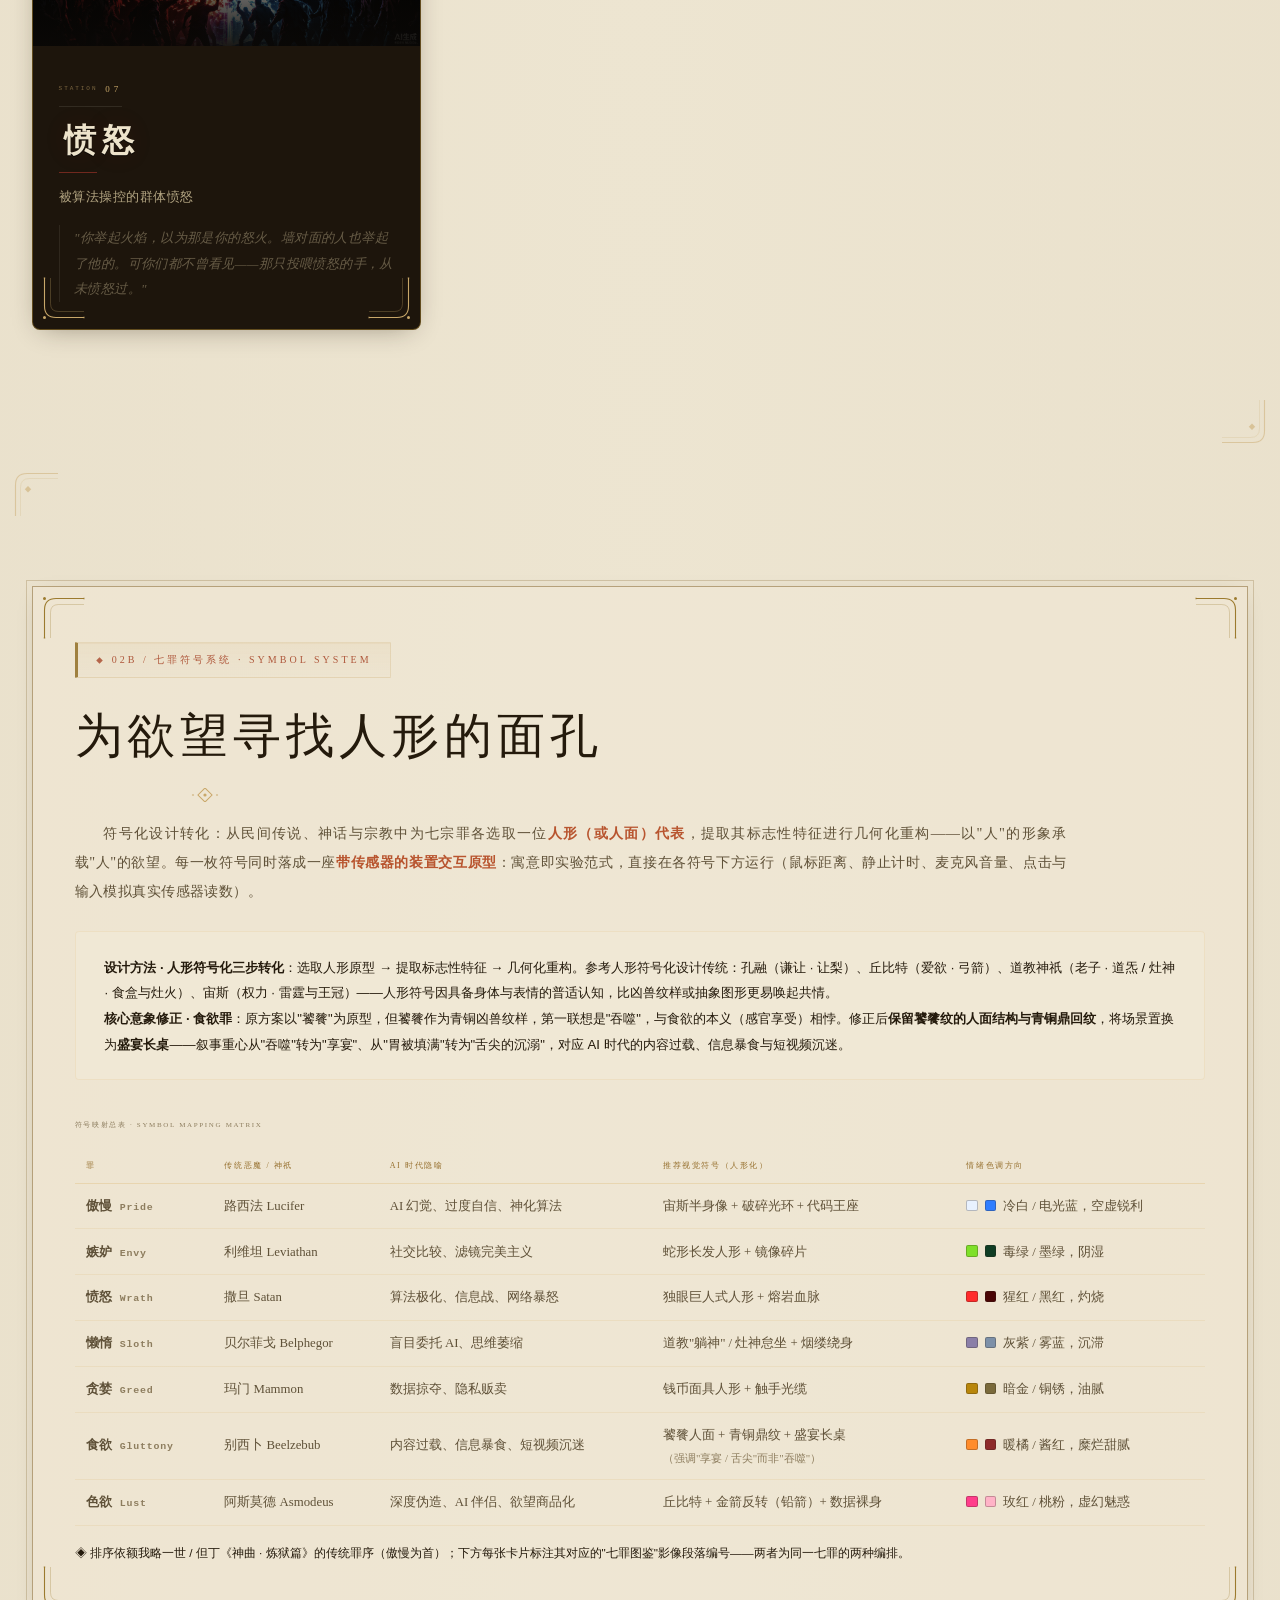
==== commit 83f56cbc: "vitruvian skin v20261016j: greek copperplate parchment light theme" ====
--- a/index.html
+++ b/index.html
@@ -13,7 +13,9 @@
   <link rel="stylesheet" href="css/noxv-culture.css?v=20261016a">
   <link rel="stylesheet" href="css/noxv-eclipse.css?v=20261016a">
   <link rel="stylesheet" href="css/noxv-skin.css?v=20261016e">
-  <link rel="stylesheet" href="css/aurum-skin.css?v=20261016e">
+  <link rel="stylesheet" href="css/aurum-skin.css?v=20261016f">
+  <link rel="stylesheet" href="css/amber-skin.css?v=20261016c">
+  <link rel="stylesheet" href="css/vitruvian-skin.css?v=20261016j">
 </head>
 <body>
 
@@ -47,7 +49,7 @@
       <a href="about.html" class="nav-page-link">关于作品 ↗</a>
     </div>
     <div class="nav-time" id="nav-time">--:--:--</div>
-    <div class="nav-build" title="皮肤层版本 · 见此标记即为最新版">SKIN · 1016e</div>
+    <div class="nav-build" title="皮肤层版本 · 见此标记即为最新版">SKIN · 1016j</div>
   </nav>
 
   <!-- ===== HERO ===== -->
@@ -1789,6 +1791,6 @@
     </div>
   </footer>
 
-  <script src="js/main.js?v=20261016a"></script>
+  <script src="js/main.js?v=20261016g"></script>
 </body>
 </html>
--- a/css/aurum-skin.css
+++ b/css/aurum-skin.css
@@ -9,15 +9,44 @@
    ⑤ 板块标签 ◆ 前缀 · 按钮 pill · 金色选区
    ============================================================ */
 
+/* ── 0. 沙金 token 总层（v20261016f · 埃及沙金参考图）──
+   金 → 暖铜金 / 血 → 琥珀棕 / 底 → 沙漠咖啡黑。
+   hero 日蚀徽章为 HTML 内联色不受影响，作为全站唯一红焰焦点。 */
+:root {
+  --gold: #d9ae62;          /* 暖铜金（埃及鎏金） */
+  --gold-deep: #96742f;     /* 暗铜 */
+  --accent: #d4a24e;        /* 琥珀高亮 */
+  --blood: #a87430;         /* 血红 → 琥珀棕 */
+  --blood-bright: #d9ae62;  /* 亮血红 → 亮铜金 */
+  --blood-deep: #4a3416;    /* 酒红暗部 → 深琥珀 */
+  --crimson: #a87430;
+  --crimson-lit: #c08a3e;
+  --ember: #c8802d;         /* 余烬 → 沙漠火光 */
+  --bg: #120c06;            /* 沙漠夜咖啡黑 */
+  --bg-light: #1d1308;      /* 卡片底 · 暖棕 */
+  --bg-mid: #181008;
+  --bg-deep: #0b0704;
+  --text: #f2e7d0;          /* 沙白 */
+  --text-dim: #b3a384;
+  --text-faint: #7a6d54;
+  --border: rgba(217, 174, 98, .16);
+  --ecl-gold: #d9ae62;
+  --ecl-gold-bright: #ecc87f;
+  --ecl-gold-deep: #96742f;
+}
+
+/* 板块背景透明化：让 body 的沙漠金雾透出（纸区/卷宗区自带底不受影响） */
+.section-dark:not(.zone-archive) { background: transparent !important; }
+
 /* ── 1. 满屏血雾背景（参考图 2 的血块面 + 图 3 的血雾林）── */
 body {
-  background-color: #0c0708;
-  background-image:
-    radial-gradient(ellipse 60% 50% at 15% 12%, rgba(126, 26, 16, 0.42) 0%, transparent 60%),
-    radial-gradient(ellipse 55% 45% at 88% 18%, rgba(110, 22, 14, 0.36) 0%, transparent 60%),
-    radial-gradient(ellipse 50% 55% at 8% 52%, rgba(94, 18, 12, 0.30) 0%, transparent 65%),
-    radial-gradient(ellipse 55% 50% at 92% 48%, rgba(116, 24, 16, 0.32) 0%, transparent 65%),
-    radial-gradient(ellipse 70% 50% at 50% 92%, rgba(126, 26, 16, 0.40) 0%, transparent 70%),
+  background-color: #120c06;
+  background-image:
+    radial-gradient(ellipse 60% 50% at 15% 12%, rgba(146, 96, 34, 0.42) 0%, transparent 60%),
+    radial-gradient(ellipse 55% 45% at 88% 18%, rgba(122, 78, 26, 0.36) 0%, transparent 60%),
+    radial-gradient(ellipse 50% 55% at 8% 52%, rgba(104, 66, 22, 0.30) 0%, transparent 65%),
+    radial-gradient(ellipse 55% 50% at 92% 48%, rgba(128, 82, 28, 0.32) 0%, transparent 65%),
+    radial-gradient(ellipse 70% 50% at 50% 92%, rgba(146, 96, 34, 0.40) 0%, transparent 70%),
     radial-gradient(ellipse 35% 18% at 50% 30%, rgba(90, 56, 26, 0.22) 0%, transparent 70%);
   background-attachment: scroll;
 }
@@ -29,7 +58,7 @@
   inset: 0;
   z-index: -1;
   pointer-events: none;
-  background-image: url("data:image/svg+xml,%3Csvg xmlns='http://www.w3.org/2000/svg' width='340' height='340'%3E%3Cfilter id='c'%3E%3CfeTurbulence type='fractalNoise' baseFrequency='0.013 0.019' numOctaves='2' seed='3'/%3E%3CfeColorMatrix values='0 0 0 0 0.55  0 0 0 0 0.12  0 0 0 0 0.08  0 0 0 0.6 0'/%3E%3C/filter%3E%3Crect width='340' height='340' filter='url(%23c)'/%3E%3C/svg%3E");
+  background-image: url("data:image/svg+xml,%3Csvg xmlns='http://www.w3.org/2000/svg' width='340' height='340'%3E%3Cfilter id='c'%3E%3CfeTurbulence type='fractalNoise' baseFrequency='0.013 0.019' numOctaves='2' seed='3'/%3E%3CfeColorMatrix values='0 0 0 0 0.62  0 0 0 0 0.44  0 0 0 0 0.18  0 0 0 0.6 0'/%3E%3C/filter%3E%3Crect width='340' height='340' filter='url(%23c)'/%3E%3C/svg%3E");
   background-size: 380px 380px;
   opacity: 0.45;
   mix-blend-mode: screen;
@@ -49,12 +78,12 @@
 }
 
 /* ── 4. 金色选区 ── */
-::selection { background: rgba(201, 168, 106, .32); color: #f6efdd; }
+::selection { background: rgba(217, 174, 98, .32); color: #f6efdd; }
 
 /* ── 5. 暗区板块 = 参考图4主面板复刻 ──
    暗红噪点星空内里 + 金色双线框 + 四角蝴蝶结花结角饰 */
 .section-dark:not(.zone-archive) > .section-inner {
-  background-color: #150908;
+  background-color: #1a1108;
   background-image:
     /* 四角蝴蝶结花结角饰（56px） */
     url("data:image/svg+xml,%3Csvg xmlns='http://www.w3.org/2000/svg' width='56' height='56' viewBox='0 0 56 56'%3E%3Cpath d='M55 12 H20 Q12 12 12 20 V55' fill='none' stroke='%23C9A86A' stroke-width='1.4'/%3E%3Cpath d='M55 18 H23 Q18 18 18 23 V55' fill='none' stroke='%23C9A86A' stroke-opacity='.45' stroke-width='.8'/%3E%3Cpath d='M12 5 L19 12 L12 19 L5 12 Z' fill='none' stroke='%23C9A86A' stroke-width='1.1'/%3E%3Ccircle cx='12' cy='12' r='1.7' fill='%23C9A86A'/%3E%3Cpath d='M55 9 L58 12 L55 15 L52 12 Z' fill='%23C9A86A' fill-opacity='.85'/%3E%3Cpath d='M9 55 L12 58 L15 55 L12 52 Z' fill='%23C9A86A' fill-opacity='.85'/%3E%3C/svg%3E"),
@@ -64,34 +93,34 @@
     /* 星点点阵（参考图4噪点星空） */
     url("data:image/svg+xml,%3Csvg xmlns='http://www.w3.org/2000/svg' width='240' height='240'%3E%3Cg fill='%23e8cf9a'%3E%3Ccircle cx='12' cy='34' r='.9' opacity='.5'/%3E%3Ccircle cx='58' cy='12' r='.6' opacity='.35'/%3E%3Ccircle cx='103' cy='48' r='1.1' opacity='.6'/%3E%3Ccircle cx='150' cy='22' r='.7' opacity='.4'/%3E%3Ccircle cx='199' cy='60' r='.9' opacity='.5'/%3E%3Ccircle cx='230' cy='14' r='.6' opacity='.3'/%3E%3Ccircle cx='30' cy='90' r='.7' opacity='.4'/%3E%3Ccircle cx='80' cy='120' r='1.0' opacity='.55'/%3E%3Ccircle cx='135' cy='95' r='.6' opacity='.35'/%3E%3Ccircle cx='188' cy='130' r='.8' opacity='.45'/%3E%3Ccircle cx='220' cy='105' r='.6' opacity='.35'/%3E%3Ccircle cx='14' cy='160' r='.8' opacity='.45'/%3E%3Ccircle cx='64' cy='190' r='.6' opacity='.35'/%3E%3Ccircle cx='112' cy='165' r='.9' opacity='.5'/%3E%3Ccircle cx='160' cy='205' r='.7' opacity='.4'/%3E%3Ccircle cx='205' cy='180' r='1.0' opacity='.5'/%3E%3Ccircle cx='45' cy='228' r='.7' opacity='.4'/%3E%3Ccircle cx='145' cy='235' r='.6' opacity='.3'/%3E%3Ccircle cx='95' cy='75' r='.5' opacity='.3'/%3E%3Ccircle cx='175' cy='55' r='.5' opacity='.3'/%3E%3C/g%3E%3C/svg%3E"),
     /* 血雾团（参考图4中央红云） */
-    radial-gradient(ellipse 55% 45% at 22% 18%, rgba(168,50,38,.34) 0%, transparent 62%),
-    radial-gradient(ellipse 60% 50% at 80% 78%, rgba(126,26,16,.40) 0%, transparent 58%),
-    radial-gradient(ellipse 45% 40% at 85% 15%, rgba(110,22,14,.30) 0%, transparent 60%),
-    radial-gradient(ellipse 40% 35% at 30% 85%, rgba(104,20,14,.28) 0%, transparent 62%);
+    radial-gradient(ellipse 55% 45% at 22% 18%, rgba(186,128,52,.34) 0%, transparent 62%),
+    radial-gradient(ellipse 60% 50% at 80% 78%, rgba(146,96,34,.40) 0%, transparent 58%),
+    radial-gradient(ellipse 45% 40% at 85% 15%, rgba(122,78,26,.30) 0%, transparent 60%),
+    radial-gradient(ellipse 40% 35% at 30% 85%, rgba(112,72,24,.28) 0%, transparent 62%);
   background-repeat: no-repeat, no-repeat, no-repeat, no-repeat, repeat, no-repeat, no-repeat, no-repeat, no-repeat;
   background-position: top 10px left 10px, top 10px right 10px, bottom 10px left 10px, bottom 10px right 10px,
                        top left, 0 0, 0 0, 0 0, 0 0;
   background-size: 56px 56px, 56px 56px, 56px 56px, 56px 56px, 240px 240px, auto, auto, auto, auto;
-  border: 1.5px solid rgba(201,168,106,.55);
-  outline: 1px solid rgba(201,168,106,.28);
+  border: 1.5px solid rgba(217,174,98,.55);
+  outline: 1px solid rgba(217,174,98,.28);
   outline-offset: 6px;
-  box-shadow: inset 0 0 70px rgba(50,8,5,.55), 0 0 44px rgba(126,26,16,.14);
+  box-shadow: inset 0 0 70px rgba(40,26,9,.55), 0 0 44px rgba(146,96,34,.14);
   padding: 3.4rem 2.6rem;
 }
 /* 研究框架子块：暗红小面板 + 金单线框（无角饰，避免过密） */
 .section-dark:not(.zone-archive) > .section-inner.rf-block {
   background-color: rgba(21, 9, 8, .55);
   background-image:
-    radial-gradient(ellipse 50% 60% at 20% 20%, rgba(126,26,16,.30) 0%, transparent 60%),
-    radial-gradient(ellipse 50% 60% at 85% 85%, rgba(110,22,14,.26) 0%, transparent 58%);
-  border: 1px solid rgba(201,168,106,.35);
+    radial-gradient(ellipse 50% 60% at 20% 20%, rgba(146,96,34,.30) 0%, transparent 60%),
+    radial-gradient(ellipse 50% 60% at 85% 85%, rgba(122,78,26,.26) 0%, transparent 58%);
+  border: 1px solid rgba(217,174,98,.35);
   outline: none;
-  box-shadow: inset 0 0 34px rgba(50,8,5,.4);
+  box-shadow: inset 0 0 34px rgba(40,26,9,.4);
 }
 /* ── 6. 板块标签：金色菱形前缀 ── */
 .section-dark .section-label::before {
   content: "◆ ";
-  color: var(--gold, #c9a86a);
+  color: var(--gold, #d9ae62);
   font-size: .72em;
   letter-spacing: 0;
   opacity: .9;
@@ -101,17 +130,17 @@
 .apparatus-btn,
 .about-lang-btn {
   border-radius: 999px !important;
-  border-color: rgba(201, 168, 106, .6) !important;
+  border-color: rgba(217, 174, 98, .6) !important;
   transition: background .25s ease, color .25s ease, box-shadow .25s ease;
 }
 .apparatus-btn:hover {
-  background: rgba(201, 168, 106, .14) !important;
-  box-shadow: 0 0 18px rgba(201, 168, 106, .25);
+  background: rgba(217, 174, 98, .14) !important;
+  box-shadow: 0 0 18px rgba(217, 174, 98, .25);
 }
 .about-lang-btn.active {
-  background: rgba(201, 168, 106, .9) !important;
-  color: #17110b !important;
-  border-color: rgba(201, 168, 106, .9) !important;
+  background: rgba(217, 174, 98, .9) !important;
+  color: #1d1409 !important;
+  border-color: rgba(217, 174, 98, .9) !important;
 }
 .zone-archive .about-lang-btn.active {
   background: #8e7440 !important;
@@ -133,7 +162,7 @@
     radial-gradient(ellipse 45% 38% at 92% 26%, rgba(168,116,44,.28) 0%, transparent 65%),
     radial-gradient(ellipse 42% 30% at 26% 58%, rgba(122,82,30,.20) 0%, transparent 70%),
     radial-gradient(ellipse 38% 30% at 78% 72%, rgba(112,74,28,.18) 0%, transparent 70%),
-    linear-gradient(160deg, #c6a674 0%, #b6935e 38%, #a5824c 72%, #8f6e3e 100%);
+    linear-gradient(160deg, #d4ac66 0%, #b6935e 38%, #a5824c 72%, #8f6e3e 100%);
 }
 
 /* 内页：陈年金纸面（金粉闪屑 + 斑驳 + 四角金饰 + 烧灼暗角） */
@@ -168,8 +197,8 @@
 
 @media (max-width: 768px) {
   body { background-image:
-    radial-gradient(ellipse 120% 45% at 50% -8%, rgba(126, 26, 16, .42) 0%, transparent 60%),
-    radial-gradient(ellipse 110% 40% at 50% 108%, rgba(110, 22, 14, .38) 0%, transparent 60%); }
+    radial-gradient(ellipse 120% 45% at 50% -8%, rgba(146, 96, 34, .42) 0%, transparent 60%),
+    radial-gradient(ellipse 110% 40% at 50% 108%, rgba(122, 78, 26, .38) 0%, transparent 60%); }
   body::before { opacity: .32; background-size: 260px 260px; }
   .section-dark > .section-inner { background-size: 30px 30px, 30px 30px, 30px 30px, 30px 30px; }
 }
@@ -187,11 +216,11 @@
   --pq-ink: #ecdcb4;
   --pq-ink-soft: #cbb287;
   --pq-ink-faint: #9d8760;
-  --pq-gold: #c6a674;
+  --pq-gold: #d4ac66;
   --pq-seal: #c33f33;
-  --pq-rule: rgba(198, 166, 116, .24);
-  --pq-rule-strong: rgba(198, 166, 116, .52);
-  --pq-bg: #0d0605;
+  --pq-rule: rgba(217, 174, 98, .24);
+  --pq-rule-strong: rgba(217, 174, 98, .52);
+  --pq-bg: #140d06;
   --text: var(--pq-ink);
   --text-dim: var(--pq-ink-soft);
   --text-faint: var(--pq-ink-faint);
@@ -204,51 +233,51 @@
   --ash-dim: #a68f66;
   --border: var(--pq-rule);
   --border-bright: var(--pq-rule-strong);
-  --bg-light: #1d0f0b;
-  --bg-mid: #170c09;
+  --bg-light: #241608;
+  --bg-mid: #1d1207;
   --ember: #d24a3c;
   --crimson: #b8433a;
-  --ok: #c6a674;
+  --ok: #d4ac66;
   --pending: #8f6e3e;
   --tint: 198, 166, 116;
 
   color: var(--pq-ink);
-  background-color: #0d0605;
+  background-color: #140d06;
   /* 黑底 + 血红星云 + 金星点阵（参考图 4 主面板） */
   background-image:
     url("data:image/svg+xml,%3Csvg xmlns='http://www.w3.org/2000/svg' width='240' height='240'%3E%3Cg fill='%23c6a674'%3E%3Ccircle cx='23' cy='41' r='1.1'/%3E%3Ccircle cx='97' cy='13' r='.8'/%3E%3Ccircle cx='171' cy='67' r='1.3'/%3E%3Ccircle cx='211' cy='133' r='.7'/%3E%3Ccircle cx='57' cy='113' r='1'/%3E%3Ccircle cx='133' cy='167' r='.9'/%3E%3Ccircle cx='13' cy='197' r='.8'/%3E%3Ccircle cx='83' cy='221' r='1.2'/%3E%3Ccircle cx='187' cy='211' r='.8'/%3E%3Ccircle cx='147' cy='23' r='.6'/%3E%3C/g%3E%3C/svg%3E"),
-    radial-gradient(ellipse 65% 42% at 18% 8%, rgba(146, 26, 16, .34) 0%, transparent 62%),
-    radial-gradient(ellipse 70% 45% at 85% 30%, rgba(112, 20, 12, .30) 0%, transparent 64%),
-    radial-gradient(ellipse 80% 40% at 45% 75%, rgba(96, 16, 10, .28) 0%, transparent 60%),
+    radial-gradient(ellipse 65% 42% at 18% 8%, rgba(150, 98, 32, .34) 0%, transparent 62%),
+    radial-gradient(ellipse 70% 45% at 85% 30%, rgba(124, 80, 26, .30) 0%, transparent 64%),
+    radial-gradient(ellipse 80% 40% at 45% 75%, rgba(106, 68, 22, .28) 0%, transparent 60%),
     radial-gradient(ellipse 60% 35% at 50% 50%, transparent 42%, rgba(0, 0, 0, .5) 100%);
   box-shadow:
-    inset 0 30px 60px -44px rgba(198, 166, 116, .28),
-    inset 0 -30px 60px -44px rgba(198, 166, 116, .2),
-    0 0 0 1px rgba(198, 166, 116, .18);
-  border-top: 1px solid rgba(198, 166, 116, .35);
-  border-bottom: 1px solid rgba(198, 166, 116, .35);
+    inset 0 30px 60px -44px rgba(217, 174, 98, .28),
+    inset 0 -30px 60px -44px rgba(217, 174, 98, .2),
+    0 0 0 1px rgba(217, 174, 98, .18);
+  border-top: 1px solid rgba(217, 174, 98, .35);
+  border-bottom: 1px solid rgba(217, 174, 98, .35);
 }
 #research::before,
 #plan::before,
-#press-kit::before { background: linear-gradient(90deg, transparent, rgba(198,166,116,.45), transparent); }
+#press-kit::before { background: linear-gradient(90deg, transparent, rgba(217,174,98,.45), transparent); }
 
 /* 标题 / 标签 → 雕金 */
 #research .section-label,
 #plan .section-label,
 #press-kit .section-label {
   color: var(--pq-gold);
-  border-bottom-color: rgba(198, 166, 116, .45);
+  border-bottom-color: rgba(217, 174, 98, .45);
 }
 #research .section-title,
 #plan .section-title,
 #press-kit .section-title {
   color: #f2e4c2;
-  text-shadow: 0 0 26px rgba(198, 166, 116, .3), 0 2px 14px rgba(0, 0, 0, .8);
+  text-shadow: 0 0 26px rgba(217, 174, 98, .3), 0 2px 14px rgba(0, 0, 0, .8);
 }
 #research .section-title::after,
 #plan .section-title::after,
 #press-kit .section-title::after {
-  background: linear-gradient(90deg, #c6a674, transparent);
+  background: linear-gradient(90deg, #d4ac66, transparent);
 }
 #research .section-desc,
 #plan .section-desc,
@@ -270,10 +299,10 @@
 #press-kit .press-kit-card,
 #press-kit .copyright-section {
   background:
-    radial-gradient(ellipse 90% 70% at 50% 0%, rgba(126, 26, 16, .16) 0%, transparent 60%),
-    linear-gradient(165deg, #1d0f0b 0%, #150908 62%, #180b09 100%);
-  border: 1px solid rgba(198, 166, 116, .3);
-  box-shadow: inset 0 1px 0 rgba(198, 166, 116, .14), 0 10px 26px -18px rgba(0, 0, 0, .9);
+    radial-gradient(ellipse 90% 70% at 50% 0%, rgba(146, 96, 34, .16) 0%, transparent 60%),
+    linear-gradient(165deg, #241608 0%, #1a1108 62%, #1e1308 100%);
+  border: 1px solid rgba(217, 174, 98, .3);
+  box-shadow: inset 0 1px 0 rgba(217, 174, 98, .14), 0 10px 26px -18px rgba(0, 0, 0, .9);
 }
 #research .research-question-card:hover,
 #research .refcase-card:hover,
@@ -285,59 +314,59 @@
 #press-kit .press-kit-card:hover,
 #plan .plan-phase:hover,
 #research .method-step:hover {
-  background: linear-gradient(165deg, #241310 0%, #1a0d0a 62%, #1d0e0b 100%);
+  background: linear-gradient(165deg, #2a1a0c 0%, #1f1408 62%, #1d0e0b 100%);
   border-color: rgba(220, 188, 130, .62);
   box-shadow: inset 0 1px 0 rgba(220, 188, 130, .2), 0 14px 30px -18px rgba(0, 0, 0, .95);
 }
 
 /* INDEX 总览：金数字 + 金框暗条 */
 .fw-overview {
-  background: linear-gradient(180deg, rgba(126, 26, 16, .14), rgba(126, 26, 16, .03)) !important;
-  border-color: rgba(198, 166, 116, .28) !important;
-  border-left-color: #c6a674 !important;
-}
-.fw-stat-num { color: #dcbc84 !important; text-shadow: 0 0 20px rgba(198, 166, 116, .45) !important; }
+  background: linear-gradient(180deg, rgba(146, 96, 34, .14), rgba(146, 96, 34, .03)) !important;
+  border-color: rgba(217, 174, 98, .28) !important;
+  border-left-color: #d4ac66 !important;
+}
+.fw-stat-num { color: #dcbc84 !important; text-shadow: 0 0 20px rgba(217, 174, 98, .45) !important; }
 .fw-stat-label { color: var(--pq-ink-soft) !important; }
-.fw-toc { border-top-color: rgba(198, 166, 116, .24) !important; }
+.fw-toc { border-top-color: rgba(217, 174, 98, .24) !important; }
 .fw-toc-label { color: var(--pq-gold) !important; }
 .fw-toc a { color: var(--pq-ink-soft) !important; }
-.fw-toc a:hover { color: #ecdcb4 !important; border-color: rgba(198, 166, 116, .5) !important; background: rgba(198, 166, 116, .1) !important; }
+.fw-toc a:hover { color: #ecdcb4 !important; border-color: rgba(217, 174, 98, .5) !important; background: rgba(217, 174, 98, .1) !important; }
 
 /* 进度条：橄榄绿 → 雕金 */
-#plan .progress-track { background: rgba(198, 166, 116, .14) !important; }
+#plan .progress-track { background: rgba(217, 174, 98, .14) !important; }
 #plan .progress-fill {
   background: linear-gradient(90deg, #6e5023 0%, #a8823f 45%, #ecd39c 100%) !important;
-  box-shadow: 0 0 16px rgba(198, 166, 116, .5) !important;
-}
-#plan .progress-marker { border-color: #c6a674 !important; background: #1d0f0b !important; box-shadow: 0 0 10px rgba(198, 166, 116, .55) !important; }
+  box-shadow: 0 0 16px rgba(217, 174, 98, .5) !important;
+}
+#plan .progress-marker { border-color: #d4ac66 !important; background: #241608 !important; box-shadow: 0 0 10px rgba(217, 174, 98, .55) !important; }
 #plan .progress-head, #plan .progress-stat, #plan .progress-scale { color: var(--pq-ink-soft) !important; }
-#plan .plan-status { color: #c6a674 !important; }
+#plan .plan-status { color: #d4ac66 !important; }
 #plan .plan-date { color: var(--pq-ink-faint) !important; }
 #plan .plan-phase h4, #plan .plan-phase strong { color: #ecdcb4; }
-#plan .plan-timeline { background: rgba(198, 166, 116, .2) !important; }
+#plan .plan-timeline { background: rgba(217, 174, 98, .2) !important; }
 
 /* 下载按钮 → 实心金 pill（参考图 1/3） */
 #press-kit .press-kit-download {
   color: #241505 !important;
-  background: linear-gradient(180deg, #e6cd96 0%, #c6a674 100%) !important;
+  background: linear-gradient(180deg, #e6cd96 0%, #d4ac66 100%) !important;
   border: 1px solid #8f6e3e !important;
-  box-shadow: 0 0 14px rgba(198, 166, 116, .35), inset 0 1px 0 rgba(255, 244, 214, .6) !important;
+  box-shadow: 0 0 14px rgba(217, 174, 98, .35), inset 0 1px 0 rgba(255, 244, 214, .6) !important;
   font-weight: 600;
 }
 #press-kit .press-kit-download:hover {
   background: linear-gradient(180deg, #f2ddab 0%, #d4b684 100%) !important;
   box-shadow: 0 0 22px rgba(220, 188, 130, .55), inset 0 1px 0 rgba(255, 248, 224, .7) !important;
 }
-#press-kit .kit-ok { color: #c6a674 !important; }
+#press-kit .kit-ok { color: #d4ac66 !important; }
 #press-kit .kit-pending { color: #b8433a !important; }
 #press-kit .copyright-title, #press-kit .press-kit-card h3 { color: #ecdcb4; }
 
 /* 表格线与卷宗分隔 → 金线 */
-#research .method-flow, #research .apparatus-meta { background: rgba(198, 166, 116, .2) !important; }
-.survey-table, .symbol-map-table, .zone-table, .kit-map-table { border-color: rgba(198, 166, 116, .24); }
-.survey-table th, .symbol-map-table th, .zone-table th, .kit-map-table th { color: var(--pq-gold); border-color: rgba(198, 166, 116, .3); }
-.survey-table td, .symbol-map-table td, .zone-table td, .kit-map-table td { border-color: rgba(198, 166, 116, .16); }
-.kit-map-table tbody tr:hover { background: rgba(198, 166, 116, .07); }
+#research .method-flow, #research .apparatus-meta { background: rgba(217, 174, 98, .2) !important; }
+.survey-table, .symbol-map-table, .zone-table, .kit-map-table { border-color: rgba(217, 174, 98, .24); }
+.survey-table th, .symbol-map-table th, .zone-table th, .kit-map-table th { color: var(--pq-gold); border-color: rgba(217, 174, 98, .3); }
+.survey-table td, .symbol-map-table td, .zone-table td, .kit-map-table td { border-color: rgba(217, 174, 98, .16); }
+.kit-map-table tbody tr:hover { background: rgba(217, 174, 98, .07); }
 
 @media (max-width: 768px) {
   #research, #plan, #press-kit { background-size: 200px 200px, auto, auto, auto, auto; }
@@ -346,5 +375,5 @@
 /* 表格隔行灰带 → 金微光；冲突注记提亮 */
 #research .survey-table tbody tr:nth-child(even),
 #research .symbol-map-table tbody tr:nth-child(even),
-#research .kit-map-table tbody tr:nth-child(even) { background: rgba(198, 166, 116, .06); }
+#research .kit-map-table tbody tr:nth-child(even) { background: rgba(217, 174, 98, .06); }
 .survey-conflict { color: #d8a05a !important; text-shadow: 0 0 10px rgba(198, 130, 60, .3); }
--- a/css/amber-skin.css
+++ b/css/amber-skin.css
@@ -0,0 +1,100 @@
+/* ============================================================
+   AMBER SKIN · 暖琥珀转调层（v20261016c，加载于 aurum-skin 之后）
+   依据 2026-10-16 晚参考 moodboard（金羽 / 逆光螺旋日 / 金沙手 /
+   青铜鹰 / 埃及眼妆 / 沙漠篝火 / 墓室金壁）：整站由「黑底血红」
+   转调为「暖烟棕 · 蜜金 · 古铜琥珀」。token 重定义 + 板块级渲染。
+   封面（hero）结构不动，随 token 自然暖化。
+   ============================================================ */
+
+/* ── 1. Token 转调：炭黑透血 → 暖烟棕透金 ── */
+:root {
+  --bg: #150d07;            /* 圣所暗区 · 暖烟棕 */
+  --bg-light: #221609;      /* 祭台侧壁（卡片底）· 暖铜棕 */
+  --bg-mid: #1a1108;
+  --bg-deep: #0b0703;
+  --gold: #dfb878;          /* 蜜金（提亮提暖） */
+  --gold-deep: #9a6f35;
+  --accent: #c07b35;        /* 高亮 = 琥珀铜 */
+  --ember: #d98e3f;         /* 余烬 · 蜜火 */
+  --blood: #8a4522;         /* 铜赭 */
+  --blood-bright: #d08a3e;  /* 亮琥珀铜 · 高亮文字 */
+  --blood-deep: #4a2812;
+  --crimson: #7c4322;
+  --crimson-lit: #c98a45;
+  --seal: #8a6a3f;
+  /* 羊皮纸区同步暖化 */
+  --pq-bg: #ecdfc2;
+  --pq-bg-alt: #f4ebd6;
+  --pq-seal: #96581f;       /* 琥珀封印（原朱红） */
+  --pq-gold: #96702f;
+}
+
+/* ── 2. 板块级渲染：暖棕渐变 + 顶部逆光琥珀辉（moodboard 的逆光日 / 篝火光）── */
+.section-dark {
+  background:
+    radial-gradient(ellipse 72% 26% at 50% 0%, rgba(217, 142, 63, .10) 0%, transparent 72%),
+    radial-gradient(ellipse 55% 22% at 50% 100%, rgba(154, 111, 53, .08) 0%, transparent 70%),
+    linear-gradient(180deg, #1a1009 0%, #130c07 48%, #0e0905 100%) !important;
+}
+
+/* ── 3. 猩红雾 → 琥珀烟（覆盖 aurum-skin 的 body::before）── */
+body::before {
+  background:
+    radial-gradient(ellipse 120% 55% at 50% -8%, rgba(154, 96, 34, .30) 0%, transparent 62%),
+    radial-gradient(ellipse 105% 48% at 50% 108%, rgba(128, 78, 28, .24) 0%, transparent 60%),
+    radial-gradient(ellipse 70% 40% at 6% 46%, rgba(110, 66, 24, .15) 0%, transparent 65%),
+    radial-gradient(ellipse 70% 40% at 94% 46%, rgba(110, 66, 24, .15) 0%, transparent 65%);
+}
+
+/* ── 4. 符号卡：暖铜棕底 + 金沙内衬线 ── */
+.sin-card {
+  background: linear-gradient(180deg, #251809 0%, #1c1207 100%);
+  box-shadow: inset 0 0 0 1px rgba(223, 184, 120, .10);
+}
+.sin-card:hover { box-shadow: 0 20px 60px -20px rgba(217, 142, 63, .55), inset 0 0 0 1px rgba(223, 184, 120, .22); }
+
+/* ── 5. 导航 / 加载器底色暖化 ── */
+#nav {
+  background: linear-gradient(180deg, rgba(23, 14, 7, .94), rgba(23, 14, 7, .80)) !important;
+  border-bottom-color: rgba(223, 184, 120, .24) !important;
+}
+#loader { background: var(--bg-deep); }
+
+/* ── 6. 雕金角饰线色随层提亮（金饰已是 C9A86A，叠加蜜金 hairline 增暖）── */
+.section-dark > .section-inner {
+  box-shadow: inset 0 0 0 1px rgba(223, 184, 120, .20) !important;
+}
+
+/* ── 7. 羊皮纸区：纸色更蜜金、边框转铜金 ── */
+.zone-archive > .section-inner {
+  border-color: rgba(154, 111, 53, .8) !important;
+}
+
+/* ── 8. hero 血红辉光 → 蜜火辉光（光轮/徽章光晕转琥珀，与 moodboard 篝火呼应）── */
+.hero-halo {
+  background: repeating-conic-gradient(from -90deg,
+    rgba(217, 142, 63, .20) 0deg 1.6deg,
+    transparent 1.6deg 9deg);
+}
+#hero {
+  background:
+    radial-gradient(ellipse 90% 34% at 50% 88%, rgba(138, 69, 34, .42) 0%, transparent 68%),
+    radial-gradient(ellipse at 50% 38%, #1a1209 0%, #0e0905 46%, #070402 100%) !important;
+}
+#hero .hero-content::after {
+  background: radial-gradient(circle,
+    rgba(217, 142, 63, .20) 0%,
+    rgba(138, 69, 34, .10) 38%,
+    transparent 68%);
+}
+
+/* ── 9. 强调文字：血红 → 琥珀铜（版面高亮全面转暖）── */
+.section-dark .section-label { color: var(--gold) !important; }
+.zone-archive .section-label { color: var(--pq-seal) !important; }
+
+@media (max-width: 768px) {
+  body::before { background:
+    radial-gradient(ellipse 160% 40% at 50% -6%, rgba(154, 96, 34, .28) 0%, transparent 60%),
+    radial-gradient(ellipse 140% 36% at 50% 106%, rgba(128, 78, 28, .22) 0%, transparent 58%);
+  }
+}
--- a/css/vitruvian-skin.css
+++ b/css/vitruvian-skin.css
@@ -0,0 +1,252 @@
+/* ============================================================
+   VITRUVIAN SKIN · 希腊化版画亮调皮肤（v20261016c，最后加载）
+   依据 2026-10-16 参考图（羊皮纸底 / 锈红放射色块 / 黑色点刻
+   剪影 / 金色星轨环 / 希腊回纹 / 暗面板金字 UI）：
+   整站由「黑金暗黑」翻转为「羊皮纸亮底 + 锈红 + 墨黑 + 金线」。
+   暗面板（导航 / 符号卡 / 页脚 / 加载门）保留深棕黑金字作对比，
+   如同参考图右侧的暗色 UI 面板。
+   ============================================================ */
+
+/* ── 1. Token 翻转：暗区 token 全部改为羊皮纸亮调 ── */
+:root {
+  --bg: #e9e0cb;            /* 羊皮纸做旧底 */
+  --bg-light: #f0e8d5;      /* 卡片浅纸 */
+  --bg-mid: #e2d8bf;
+  --bg-deep: #d8ccb0;       /* 做旧深处 */
+  --text: #241a0c;          /* 铁胆墨 */
+  --text-dim: #5f5138;
+  --text-faint: #8d7d5e;
+  --accent: #a8492c;        /* 锈红 */
+  --gold: #9c7a2e;          /* 亮底金 → 金褐（米白上可见） */
+  --gold-deep: #7a5c22;
+  --blood: #a8492c;         /* 锈红主色 */
+  --blood-bright: #b8552f;
+  --blood-deep: #7e2d1a;
+  --warm: #241a0c;
+  --bone: #3a2d18;
+}
+
+/* ── 2. body：羊皮纸做旧底（覆盖 aurum 血雾层）── */
+body {
+  background:
+    radial-gradient(ellipse 130% 90% at 50% 40%, #ede5d1 0%, #e9e0cb 52%, #ddd1b4 100%) !important;
+  color: var(--text);
+}
+/* aurum body::before 血棕云纹 → 羊皮纸做旧斑（multiply 压暗成褐斑） */
+body::before {
+  mix-blend-mode: multiply !important;
+  opacity: .13 !important;
+  background-size: 340px 340px !important;
+}
+/* aurum body::after → 深色纤维颗粒（multiply，版画纸纹） */
+body::after {
+  mix-blend-mode: multiply !important;
+  opacity: .05 !important;
+}
+
+/* ── 3. HERO：羊皮纸 + 左上锈红放射色块 + 右侧金色星轨环 ── */
+#hero {
+  background:
+    radial-gradient(ellipse at 50% 42%, #f0e8d5 0%, #e7ddc6 48%, #dccfb0 100%) !important;
+}
+/* 左上锈红放射大色块（参考图左侧的红色放射楔形） */
+#hero::before {
+  content: "";
+  position: absolute;
+  left: -6%; top: -8%;
+  width: 44%; height: 86%;
+  pointer-events: none;
+  background:
+    repeating-conic-gradient(from 205deg at 14% 6%,
+      rgba(168, 73, 44, .52) 0deg 1.1deg,
+      transparent 1.1deg 6.5deg),
+    linear-gradient(155deg, rgba(168, 73, 44, .58) 0%, rgba(168, 73, 44, .22) 52%, transparent 78%);
+  clip-path: polygon(0 0, 100% 0, 26% 100%, 0 92%);
+  z-index: 0;
+}
+/* aurum 的 hero 红光晕 → 关闭 */
+#hero .hero-content::after { content: none !important; }
+/* hero-halo（金色放射）→ 右侧金色星轨同心环（参考图的金圈星轨） */
+.hero-halo {
+  background:
+    radial-gradient(circle, transparent 56.5%, rgba(156, 122, 46, .55) 57%, transparent 58.4%),
+    radial-gradient(circle, transparent 63.5%, rgba(156, 122, 46, .38) 64%, transparent 65.4%),
+    radial-gradient(circle, transparent 70.5%, rgba(156, 122, 46, .26) 71%, transparent 72.2%),
+    radial-gradient(circle, transparent 77.5%, rgba(156, 122, 46, .18) 78%, transparent 79%),
+    radial-gradient(circle, transparent 84.5%, rgba(156, 122, 46, .12) 85%, transparent 86%) !important;
+  -webkit-mask-image: none !important;
+  mask-image: none !important;
+  opacity: .9 !important;
+}
+/* 日蚀徽章：亮底上加墨色细描边光 */
+.hero-seal {
+  filter:
+    drop-shadow(0 1px 0 rgba(36, 26, 12, .35))
+    drop-shadow(0 0 16px rgba(168, 73, 44, .30)) !important;
+  animation: none !important;
+}
+/* 主标题 → 墨黑点刻感 */
+.hero-title-line {
+  color: #241a0c !important;
+  text-shadow: 0 1px 0 rgba(255, 252, 244, .6), 0 0 1px rgba(36, 26, 12, .8) !important;
+}
+.hero-title-en, .hero-subtitle { color: #4a3c22 !important; }
+.hero-eyebrow { color: #7a5c22 !important; }
+.hero-script { color: #8a5a20 !important; text-shadow: 0 0 18px rgba(156, 122, 46, .3) !important; }
+/* 扉页双线版框 → 墨线外框 + 金线内框 */
+#hero .hero-content::before { border-color: rgba(36, 26, 12, .4) !important; }
+#hero .hero-content::after { border-color: rgba(156, 122, 46, .45) !important; }
+/* hero 底部：希腊回纹饰带 */
+#hero > .section-inner::after,
+#hero::after {
+  content: "";
+  position: absolute;
+  left: 0; right: 0; bottom: 0;
+  height: 12px;
+  background: url("data:image/svg+xml,%3Csvg xmlns='http://www.w3.org/2000/svg' width='28' height='12' viewBox='0 0 28 12'%3E%3Cpath d='M1 11 V1 H13 V7 H6 V11 M15 11 V1 H27 V7 H20 V11' fill='none' stroke='%239c7a2e' stroke-width='1.4'/%3E%3C/svg%3E") repeat-x left center / 28px 12px;
+  opacity: .8;
+  z-index: 2;
+  pointer-events: none;
+}
+/* 暗黑 vignette → 羊皮纸褐晕（黑角在亮纸上=脏灰，必须替换） */
+.hero-vignette {
+  background:
+    radial-gradient(ellipse at 50% 44%, transparent 50%, rgba(122, 92, 34, .15) 86%, rgba(101, 74, 26, .27) 100%),
+    radial-gradient(ellipse at 50% 96%, rgba(168, 73, 44, .10) 0%, transparent 55%) !important;
+}
+.hero-grain { opacity: .06 !important; }
+/* 顶部身份条：亮纸底墨字（原暗底条在纸上突兀） */
+.hero-identity {
+  background: rgba(240, 232, 213, .55) !important;
+  border: 1px solid rgba(126, 92, 34, .45) !important;
+  color: #6b5a38 !important;
+}
+/* 大 XV 底纹：锈红点刻更贴版画 */
+.hero-watermark i { color: rgba(168, 73, 44, .07) !important; }
+
+/* ── 4. 导航：羊皮纸上的暗面板（参考图右侧深色 UI）── */
+#nav {
+  background: linear-gradient(180deg, #1d150c, #17110b) !important;
+  border-bottom: 2px solid #9c7a2e !important;
+  box-shadow: 0 4px 22px -8px rgba(36, 26, 12, .5) !important;
+}
+.nav-logo { color: #e9dfc8 !important; }
+.nav-logo .striked { color: #c96a3a !important; }
+.nav-links a { color: #cdbf9d !important; }
+.nav-links a:hover { color: #e9cf8f !important; }
+.nav-page-link { background: rgba(201, 168, 106, .12) !important; }
+.nav-time { color: #a8977a !important; }
+.nav-build { color: #c9a86a !important; }
+
+/* ── 5. 暗区板块：文字翻墨、背景透纸 ── */
+.section-dark { color: var(--text); }
+.section-dark .section-label { color: #a8492c !important; }
+.section-dark .section-label::before { color: #a8492c !important; }
+.section-dark .section-title {
+  color: #241a0c !important;
+  text-shadow: none !important;
+}
+.section-dark .section-desc { color: #5f5138 !important; }
+.section-dark p, .section-dark li, .section-dark span, .section-dark h3 {
+  color: inherit;
+}
+/* 板块容器：去暗底透纸，金 hairline 与角饰保留（金褐在纸上呈金线）
+   注意：aurum 用了 :not(.zone-archive) 高特异性暗面板，此处必须同特异性反超 */
+.section-dark:not(.zone-archive) > .section-inner {
+  background-color: rgba(240, 232, 213, .55) !important;
+  background-image:
+    url("data:image/svg+xml,%3Csvg xmlns='http://www.w3.org/2000/svg' width='44' height='44' viewBox='0 0 44 44'%3E%3Cpath d='M43 3.5 H15 Q3.5 3.5 3.5 15 V43' fill='none' stroke='%239c7a2e' stroke-width='1.1'/%3E%3Cpath d='M43 9.5 H17.5 Q9.5 9.5 9.5 17.5 V43' fill='none' stroke='%239c7a2e' stroke-opacity='.4' stroke-width='.7'/%3E%3Ccircle cx='3.5' cy='3.5' r='1.5' fill='%239c7a2e'/%3E%3Ccircle cx='43' cy='3.5' r='.9' fill='%239c7a2e' fill-opacity='.55'/%3E%3Ccircle cx='3.5' cy='43' r='.9' fill='%239c7a2e' fill-opacity='.55'/%3E%3C/svg%3E"),
+    url("data:image/svg+xml,%3Csvg xmlns='http://www.w3.org/2000/svg' width='44' height='44' viewBox='0 0 44 44'%3E%3Cg transform='translate(44,0) scale(-1,1)'%3E%3Cpath d='M43 3.5 H15 Q3.5 3.5 3.5 15 V43' fill='none' stroke='%239c7a2e' stroke-width='1.1'/%3E%3Cpath d='M43 9.5 H17.5 Q9.5 9.5 9.5 17.5 V43' fill='none' stroke='%239c7a2e' stroke-opacity='.4' stroke-width='.7'/%3E%3Ccircle cx='3.5' cy='3.5' r='1.5' fill='%239c7a2e'/%3E%3Ccircle cx='43' cy='3.5' r='.9' fill='%239c7a2e' fill-opacity='.55'/%3E%3Ccircle cx='3.5' cy='43' r='.9' fill='%239c7a2e' fill-opacity='.55'/%3E%3C/g%3E%3C/svg%3E"),
+    url("data:image/svg+xml,%3Csvg xmlns='http://www.w3.org/2000/svg' width='44' height='44' viewBox='0 0 44 44'%3E%3Cg transform='translate(0,44) scale(1,-1)'%3E%3Cpath d='M43 3.5 H15 Q3.5 3.5 3.5 15 V43' fill='none' stroke='%239c7a2e' stroke-width='1.1'/%3E%3Cpath d='M43 9.5 H17.5 Q9.5 9.5 9.5 17.5 V43' fill='none' stroke='%239c7a2e' stroke-opacity='.4' stroke-width='.7'/%3E%3Ccircle cx='3.5' cy='3.5' r='1.5' fill='%239c7a2e'/%3E%3Ccircle cx='43' cy='3.5' r='.9' fill='%239c7a2e' fill-opacity='.55'/%3E%3Ccircle cx='3.5' cy='43' r='.9' fill='%239c7a2e' fill-opacity='.55'/%3E%3C/g%3E%3C/svg%3E"),
+    url("data:image/svg+xml,%3Csvg xmlns='http://www.w3.org/2000/svg' width='44' height='44' viewBox='0 0 44 44'%3E%3Cg transform='translate(44,44) scale(-1,-1)'%3E%3Cpath d='M43 3.5 H15 Q3.5 3.5 3.5 15 V43' fill='none' stroke='%239c7a2e' stroke-width='1.1'/%3E%3Cpath d='M43 9.5 H17.5 Q9.5 9.5 9.5 17.5 V43' fill='none' stroke='%239c7a2e' stroke-opacity='.4' stroke-width='.7'/%3E%3Ccircle cx='3.5' cy='3.5' r='1.5' fill='%239c7a2e'/%3E%3Ccircle cx='43' cy='3.5' r='.9' fill='%239c7a2e' fill-opacity='.55'/%3E%3Ccircle cx='3.5' cy='43' r='.9' fill='%239c7a2e' fill-opacity='.55'/%3E%3C/g%3E%3C/svg%3E") !important;
+  background-repeat: no-repeat, no-repeat, no-repeat, no-repeat;
+  background-position: top 8px left 8px, top 8px right 8px, bottom 8px left 8px, bottom 8px right 8px;
+  background-size: 44px 44px, 44px 44px, 44px 44px, 44px 44px;
+  border: 1px solid rgba(126, 92, 34, .5) !important;
+  outline: 1px solid rgba(126, 92, 34, .25) !important;
+  outline-offset: 5px;
+  box-shadow: 0 4px 22px -12px rgba(36, 26, 12, .35) !important;
+}
+.section-dark:not(.zone-archive) > .section-inner.rf-block {
+  background-color: rgba(240, 232, 213, .4) !important;
+  background-image: none !important;
+  border: 1px solid rgba(126, 92, 34, .35) !important;
+  outline: none !important;
+  box-shadow: none !important;
+}
+/* 研究框架子块：只留 hairline（低调） */
+.section-dark > .section-inner.rf-block {
+  box-shadow: inset 0 0 0 1px rgba(156, 122, 46, .22) !important;
+}
+
+/* ── 6. 符号卡：暗面板金字（羊皮纸上的深色卡，参考图右下暗卡）── */
+.sin-card {
+  background: #1d150c !important;
+  border: 1px solid rgba(156, 122, 46, .55) !important;
+  box-shadow: 0 6px 26px -10px rgba(36, 26, 12, .45) !important;
+}
+.sin-card-name { color: #ede3cb !important; }
+.sin-card-sub { color: #b3a582 !important; }
+.sin-card-quote { color: #94876a !important; }
+.sin-card-num { color: #c9a86a !important; }
+
+/* ── 7. 页脚：暗面板 + 顶部希腊回纹饰带 ── */
+#footer {
+  background: linear-gradient(180deg, #1d150c, #120d08) !important;
+  position: relative;
+  border-top: 2px solid #9c7a2e !important;
+}
+#footer::before {
+  content: "";
+  position: absolute;
+  top: -14px; left: 0; right: 0;
+  height: 12px;
+  background: url("data:image/svg+xml,%3Csvg xmlns='http://www.w3.org/2000/svg' width='28' height='12' viewBox='0 0 28 12'%3E%3Cpath d='M1 11 V1 H13 V7 H6 V11 M15 11 V1 H27 V7 H20 V11' fill='none' stroke='%239c7a2e' stroke-width='1.4'/%3E%3C/svg%3E") repeat-x left center / 28px 12px;
+  opacity: .85;
+}
+#footer .footer-question, #footer p, #footer h2, #footer h3 { color: #d8c9a4 !important; }
+#footer span, #footer small, #footer div { color: #94876a; }
+
+/* ── 8. 按钮 / 链接：亮底上墨字金框 ── */
+.apparatus-btn {
+  color: #4a3c22 !important;
+  border-color: rgba(126, 92, 34, .65) !important;
+  background: rgba(240, 232, 213, .5) !important;
+}
+.apparatus-btn:hover {
+  background: #9c7a2e !important;
+  color: #f6efdd !important;
+  box-shadow: 0 0 16px rgba(156, 122, 46, .4) !important;
+}
+.section-dark a { color: #8a5a20 !important; }
+.section-dark a:hover { color: #6e4514 !important; }
+/* 语言胶囊（羊皮纸区内） */
+.zone-archive .about-lang-btn {
+  border-color: rgba(126, 92, 34, .65) !important;
+  color: #5f5138 !important;
+}
+
+/* ── 9. 羊皮纸宣言区：统一纸底（去灰提亮）── */
+.zone-archive {
+  --tint: 36, 26, 12;
+  background:
+    url("data:image/svg+xml,%3Csvg xmlns='http://www.w3.org/2000/svg' width='120' height='14'%3E%3Cpath d='M0 7 Q 15 2 30 7 T 60 7 T 90 7 T 120 7' fill='none' stroke='%232c2218' stroke-opacity='.12' stroke-width='.9'/%3E%3C/svg%3E"),
+    linear-gradient(180deg, #ece3cd 0%, #e7dcc2 55%, #dccfae 100%) !important;
+}
+.zone-archive > .section-inner {
+  background-color: rgba(246, 239, 221, .8) !important;
+}
+
+/* ── 10. 滚动条 / 选区：纸墨反转 ── */
+::-webkit-scrollbar-track { background: #e2d8bf !important; }
+::-webkit-scrollbar-thumb {
+  background: linear-gradient(180deg, #9c7a2e, #7a5c22) !important;
+  border-color: #e2d8bf !important;
+}
+::selection { background: rgba(168, 73, 44, .3) !important; color: #241a0c !important; }
+
+/* ── 11. 加载门 / loader 保留暗幕（黑 → 亮的仪式反转）── */
+
+@media (max-width: 768px) {
+  #hero::before { width: 70%; height: 52%; }
+}
